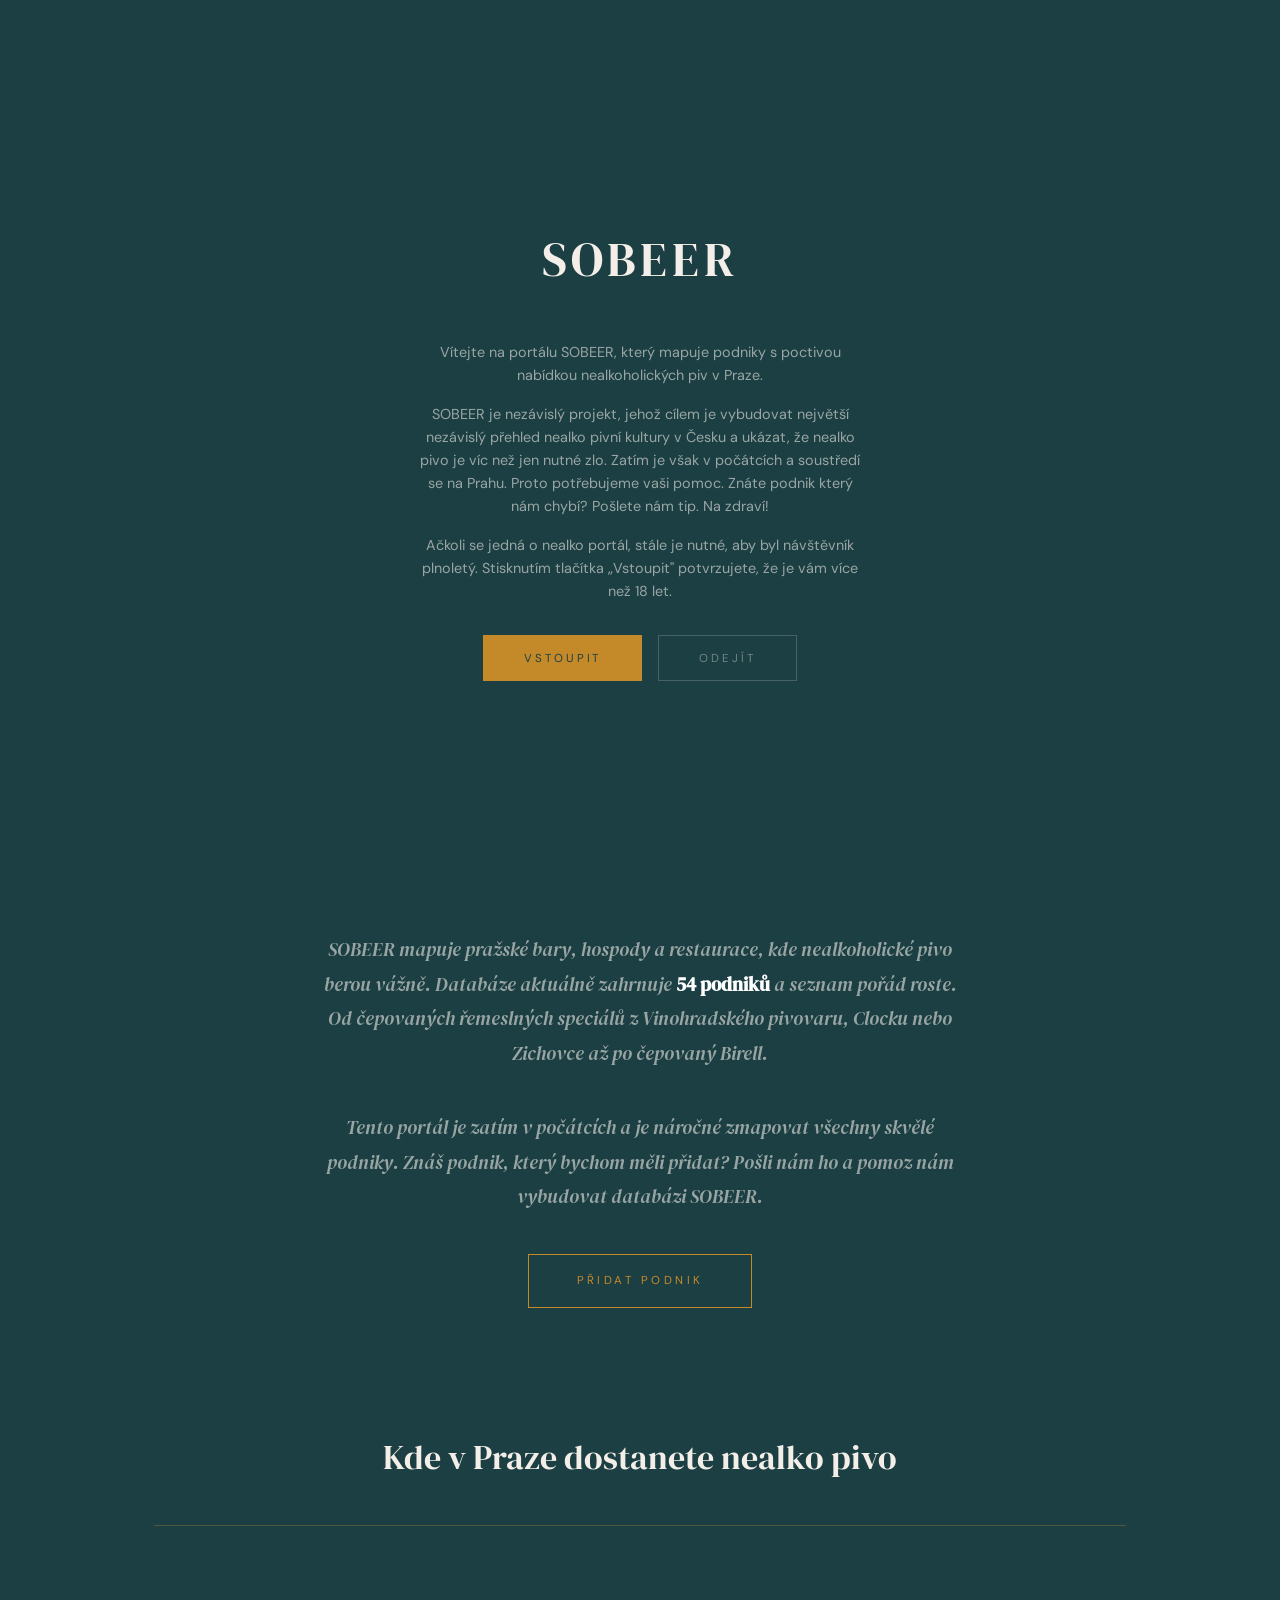
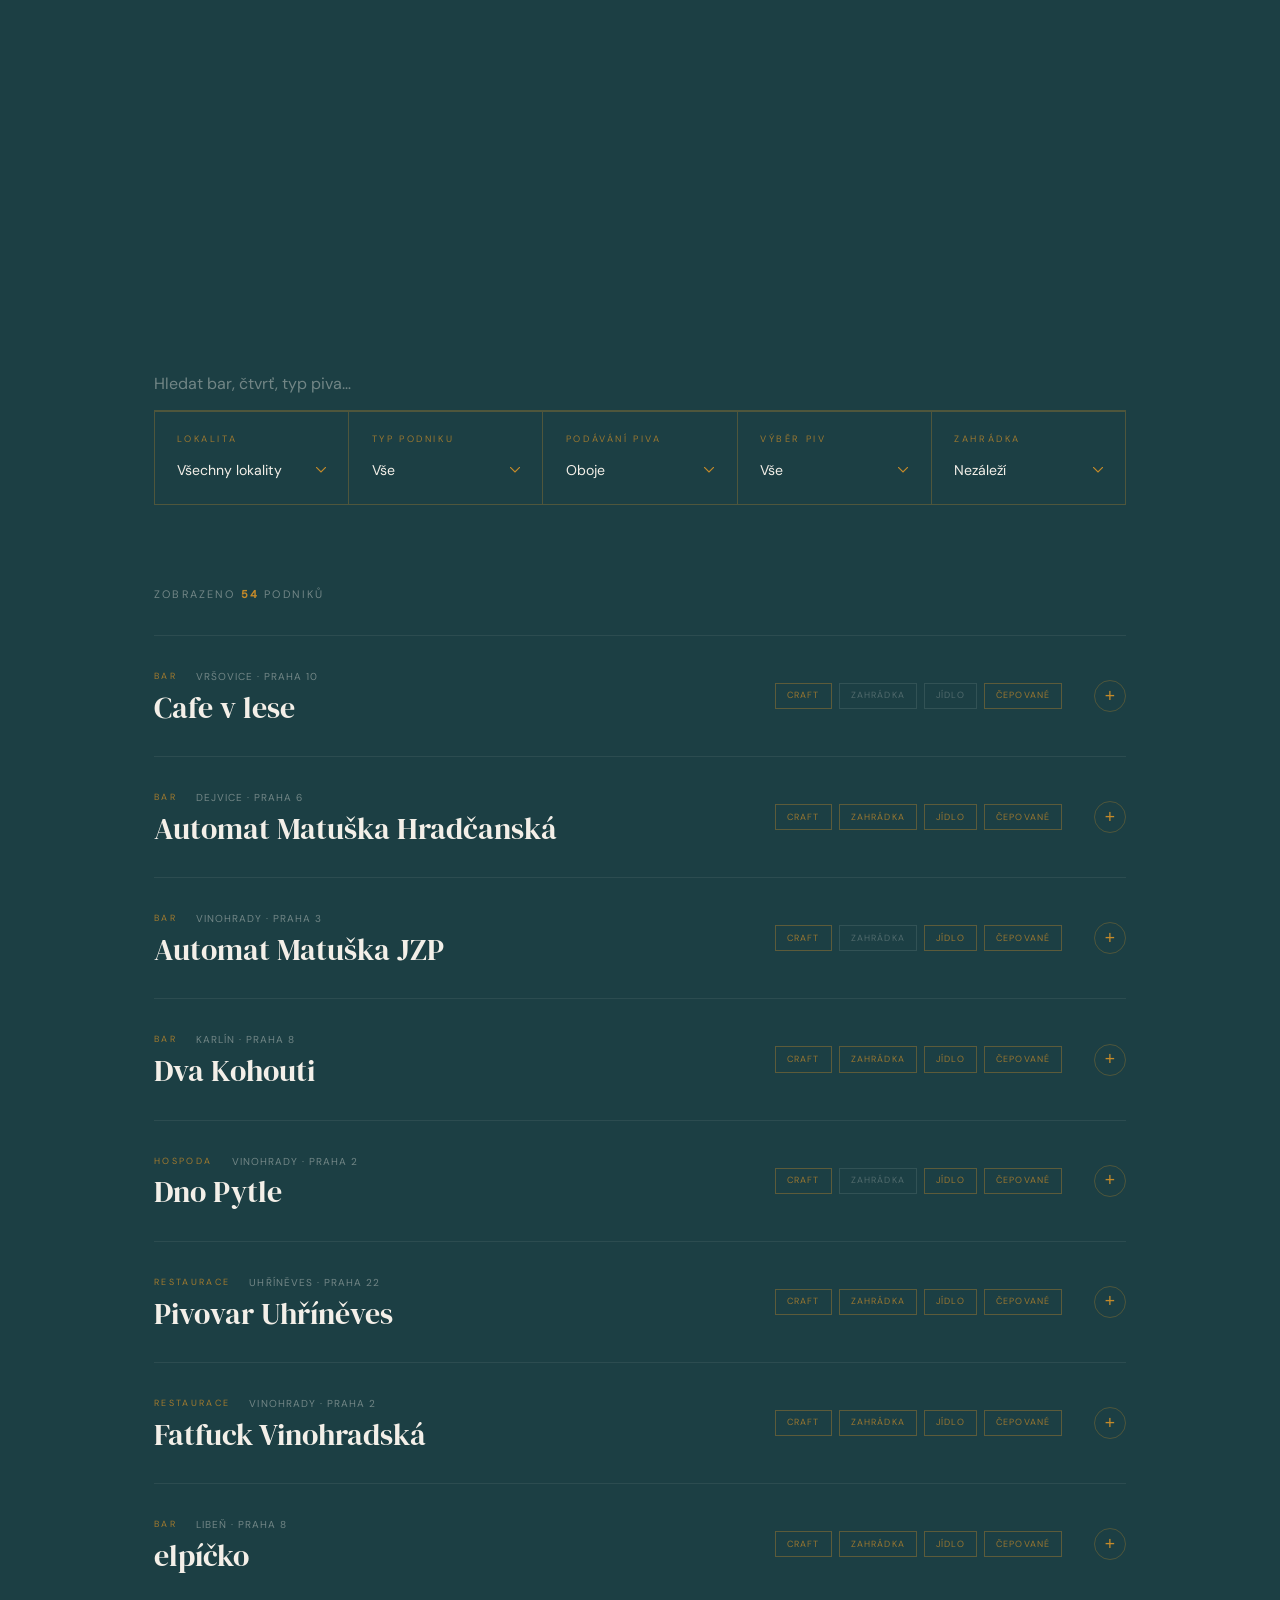
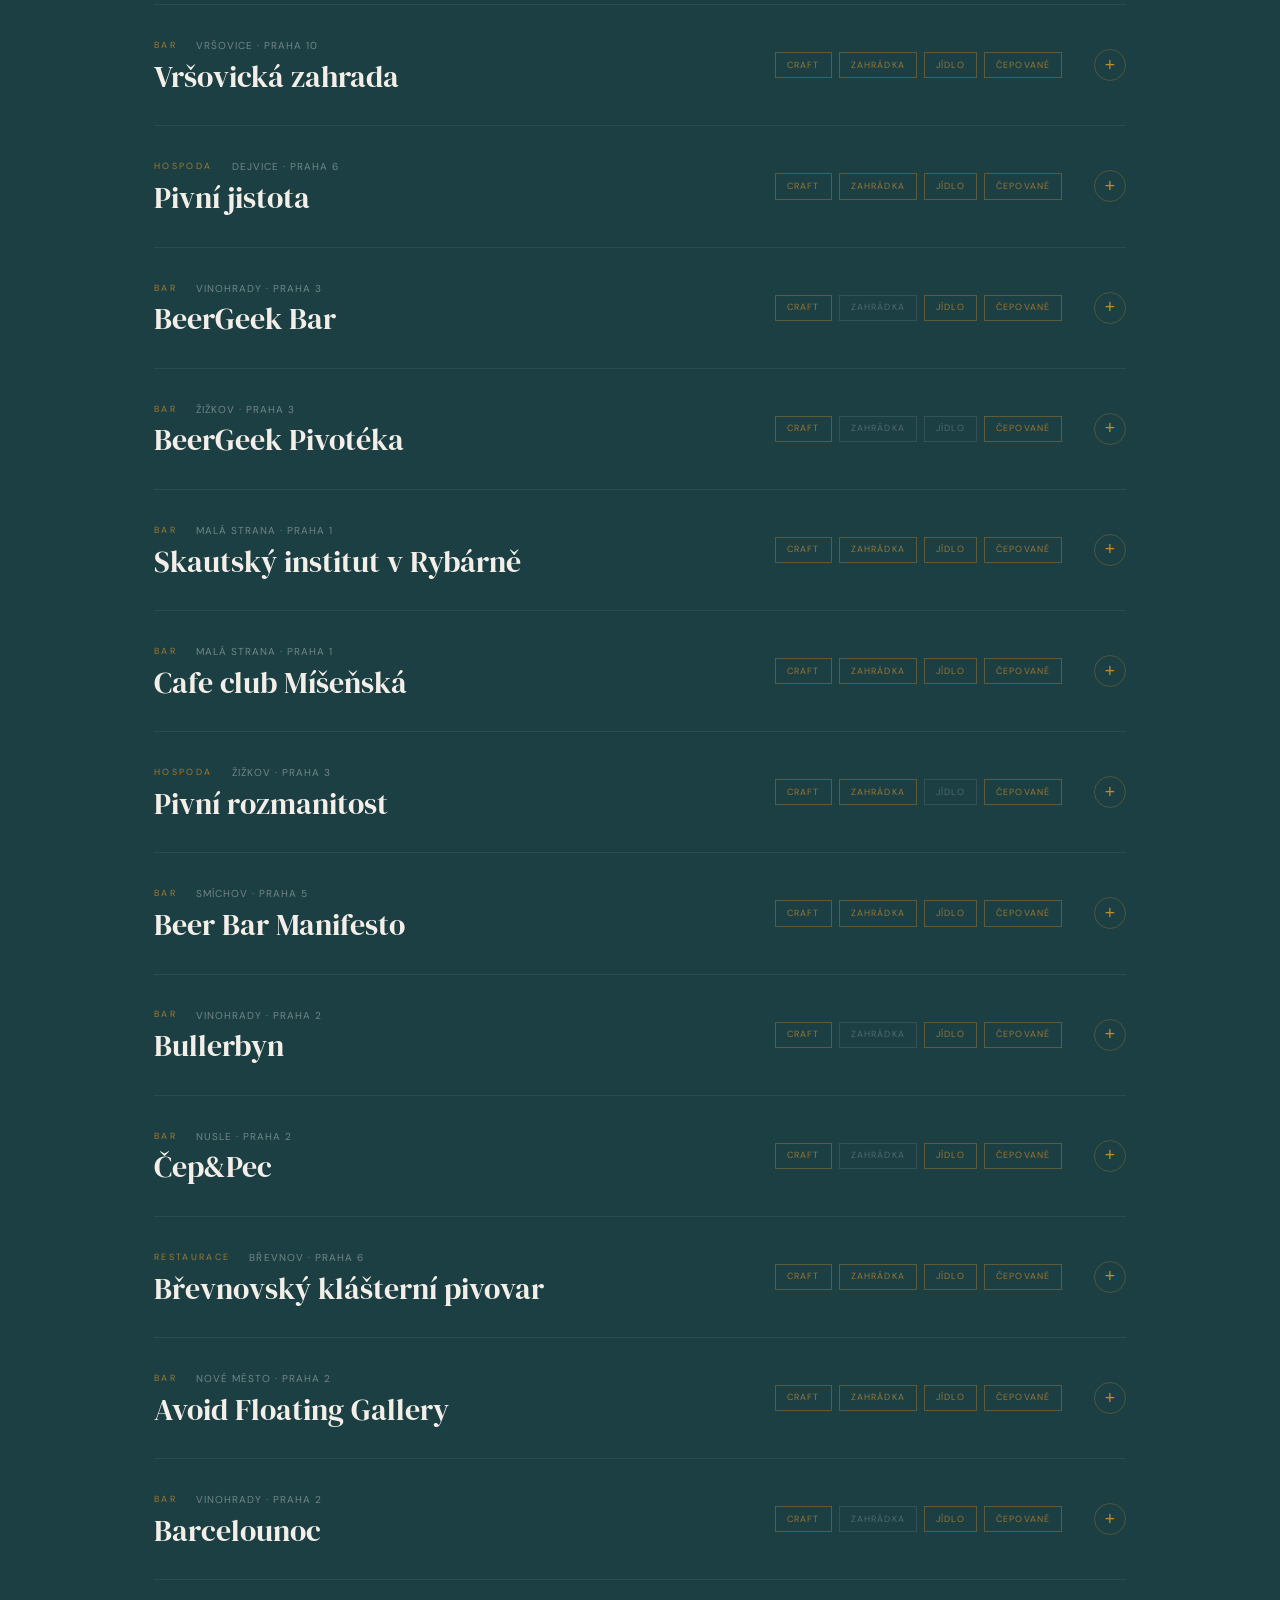
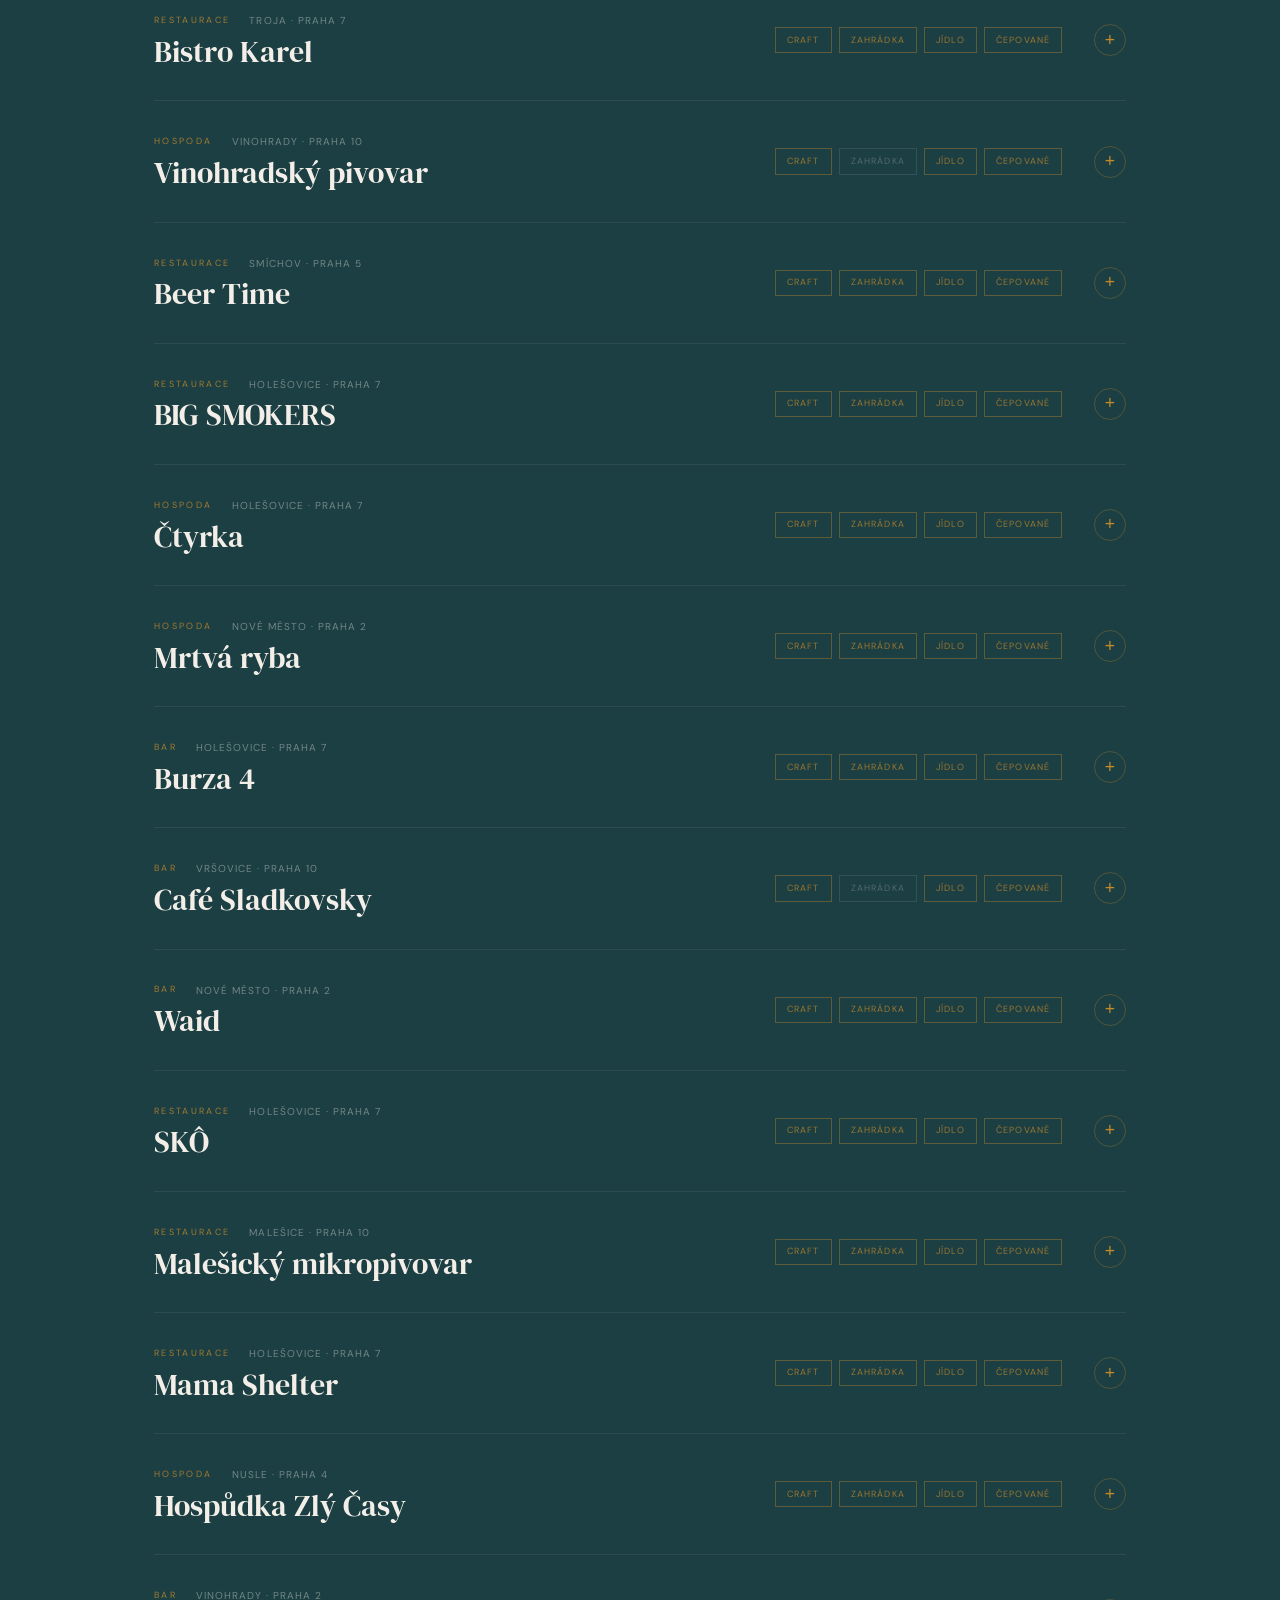
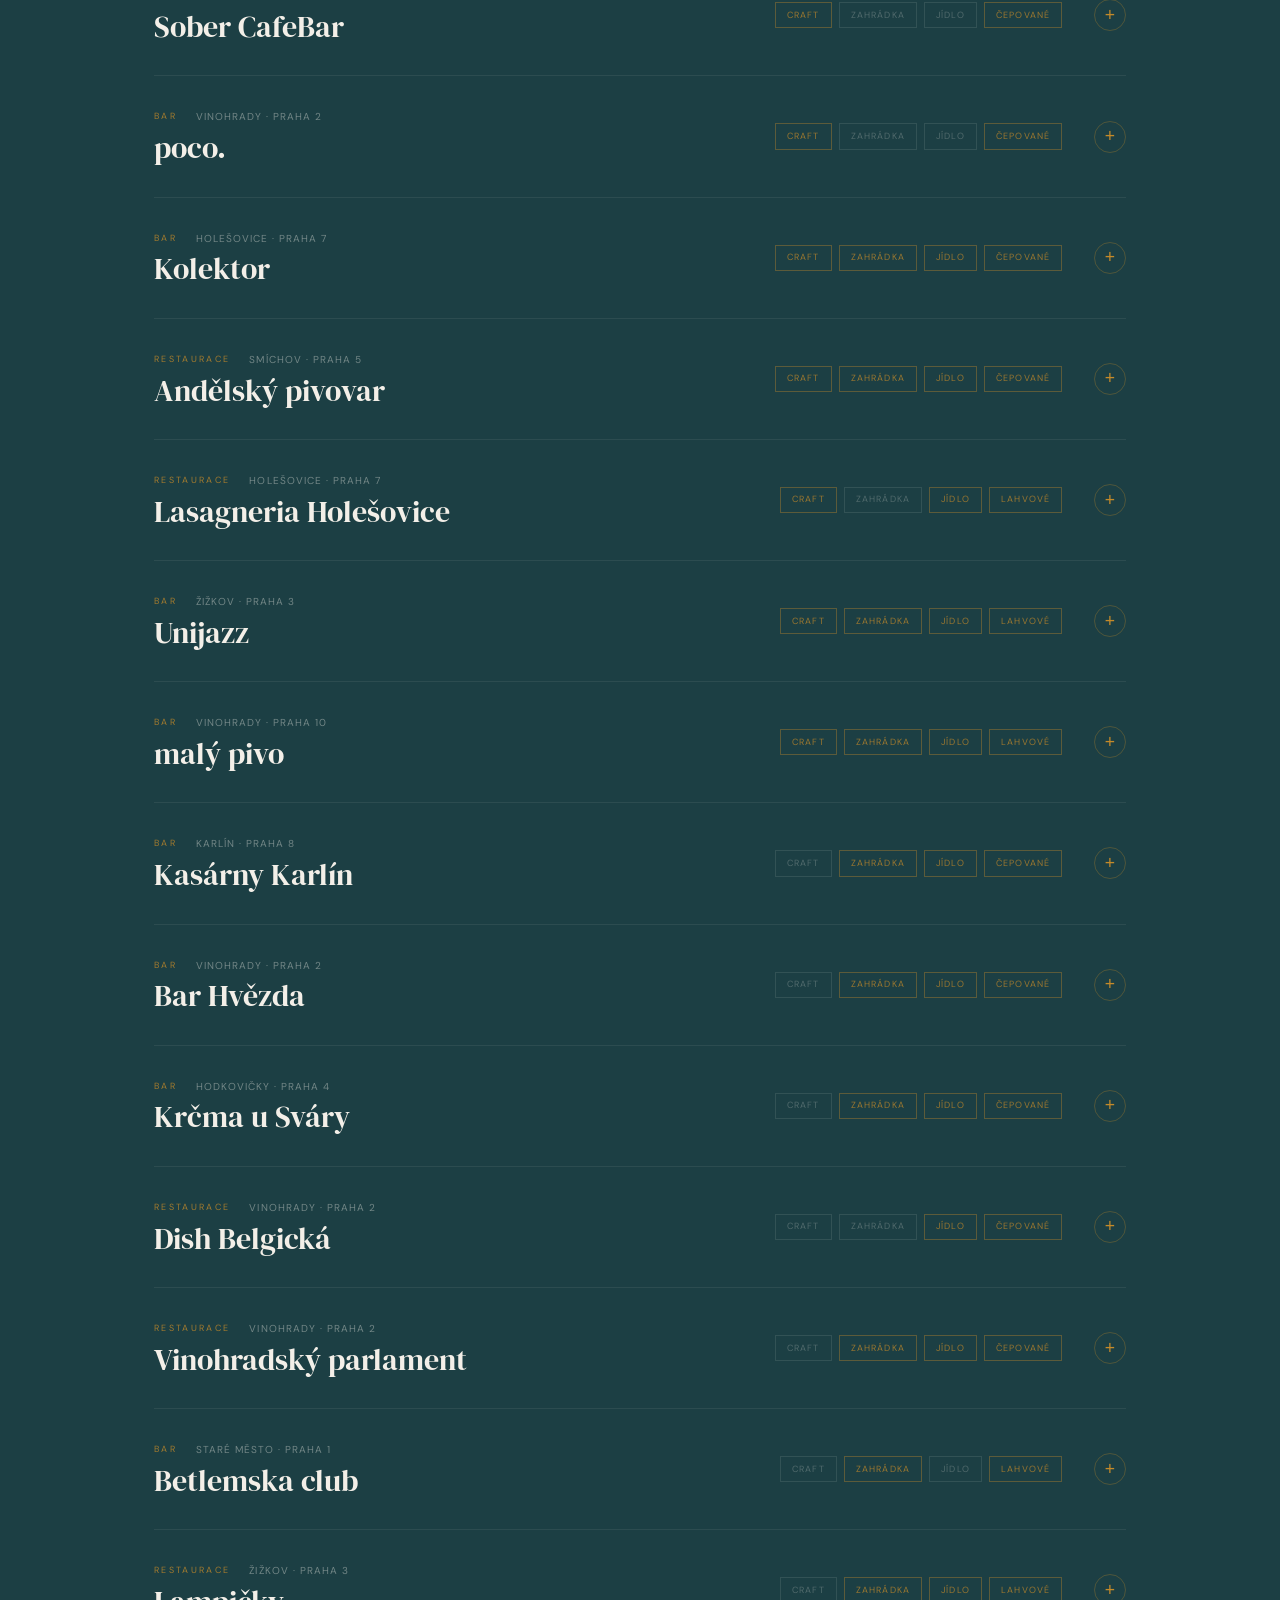
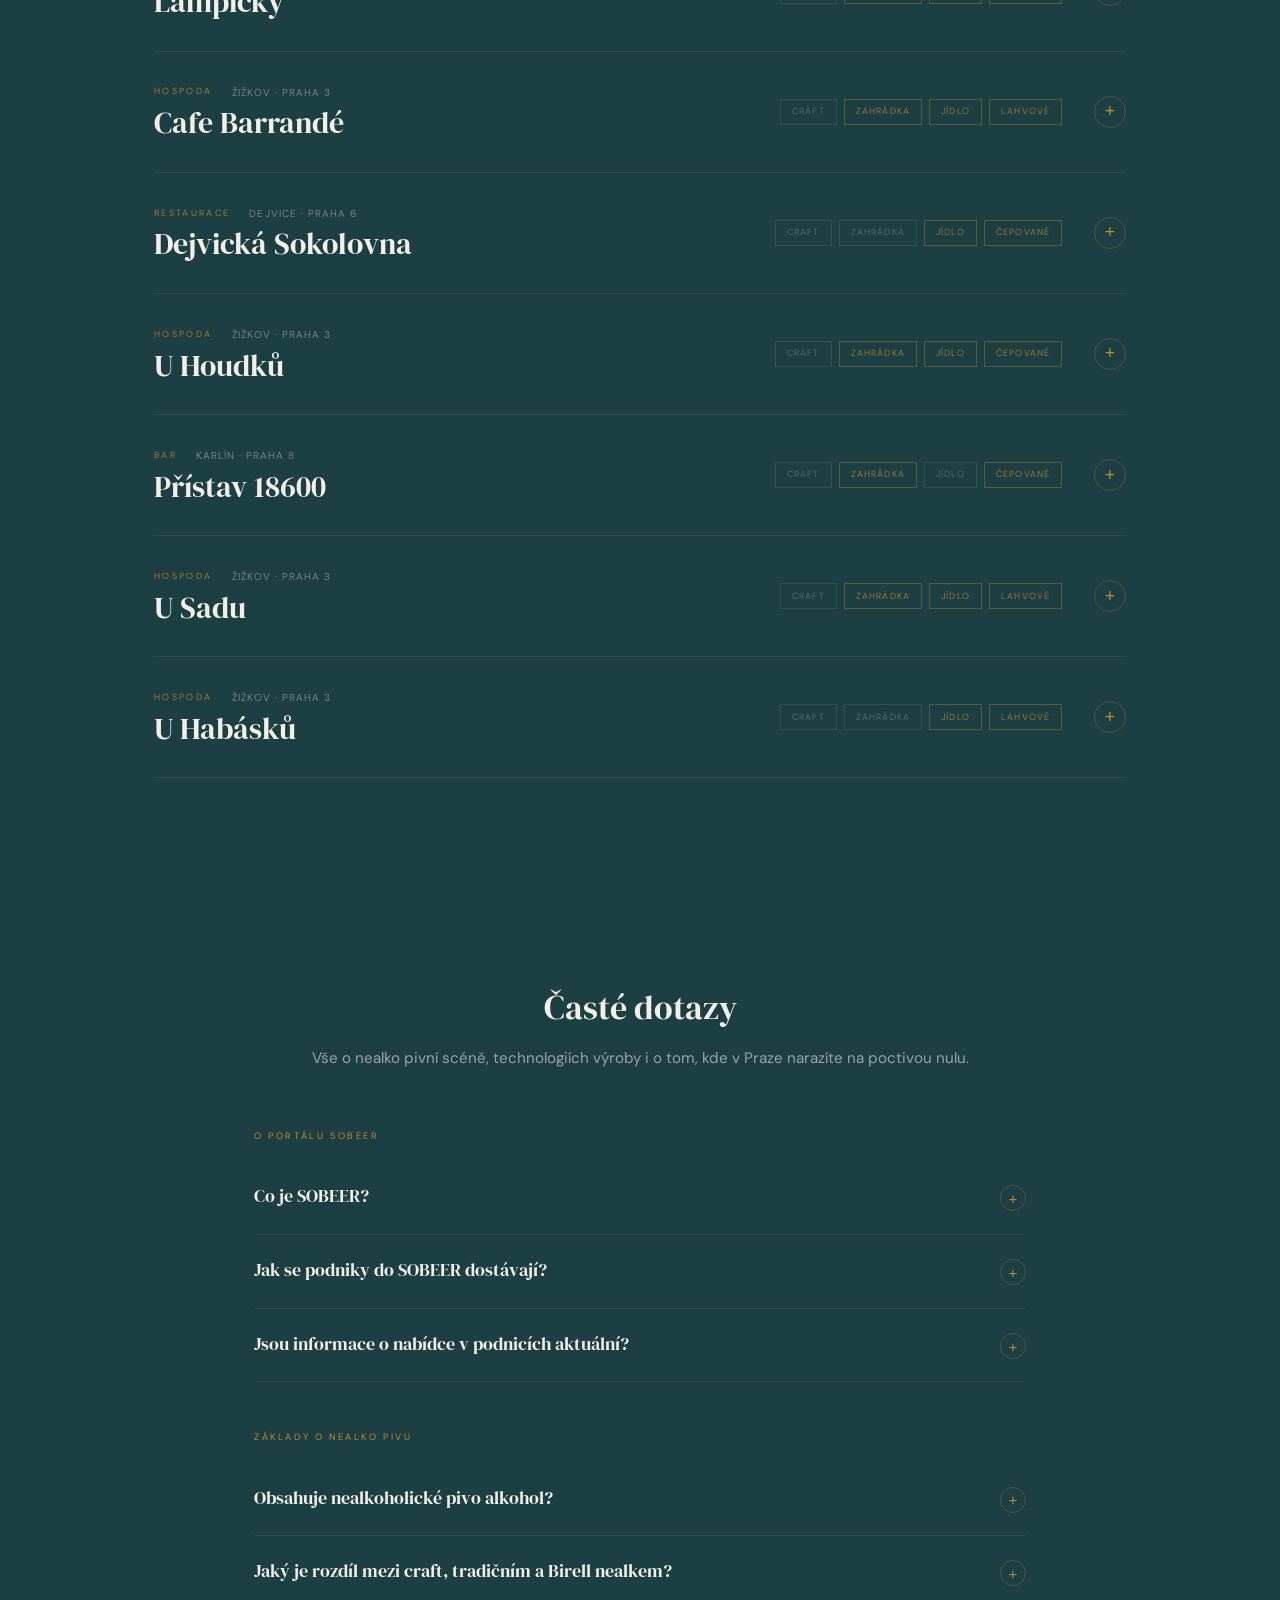
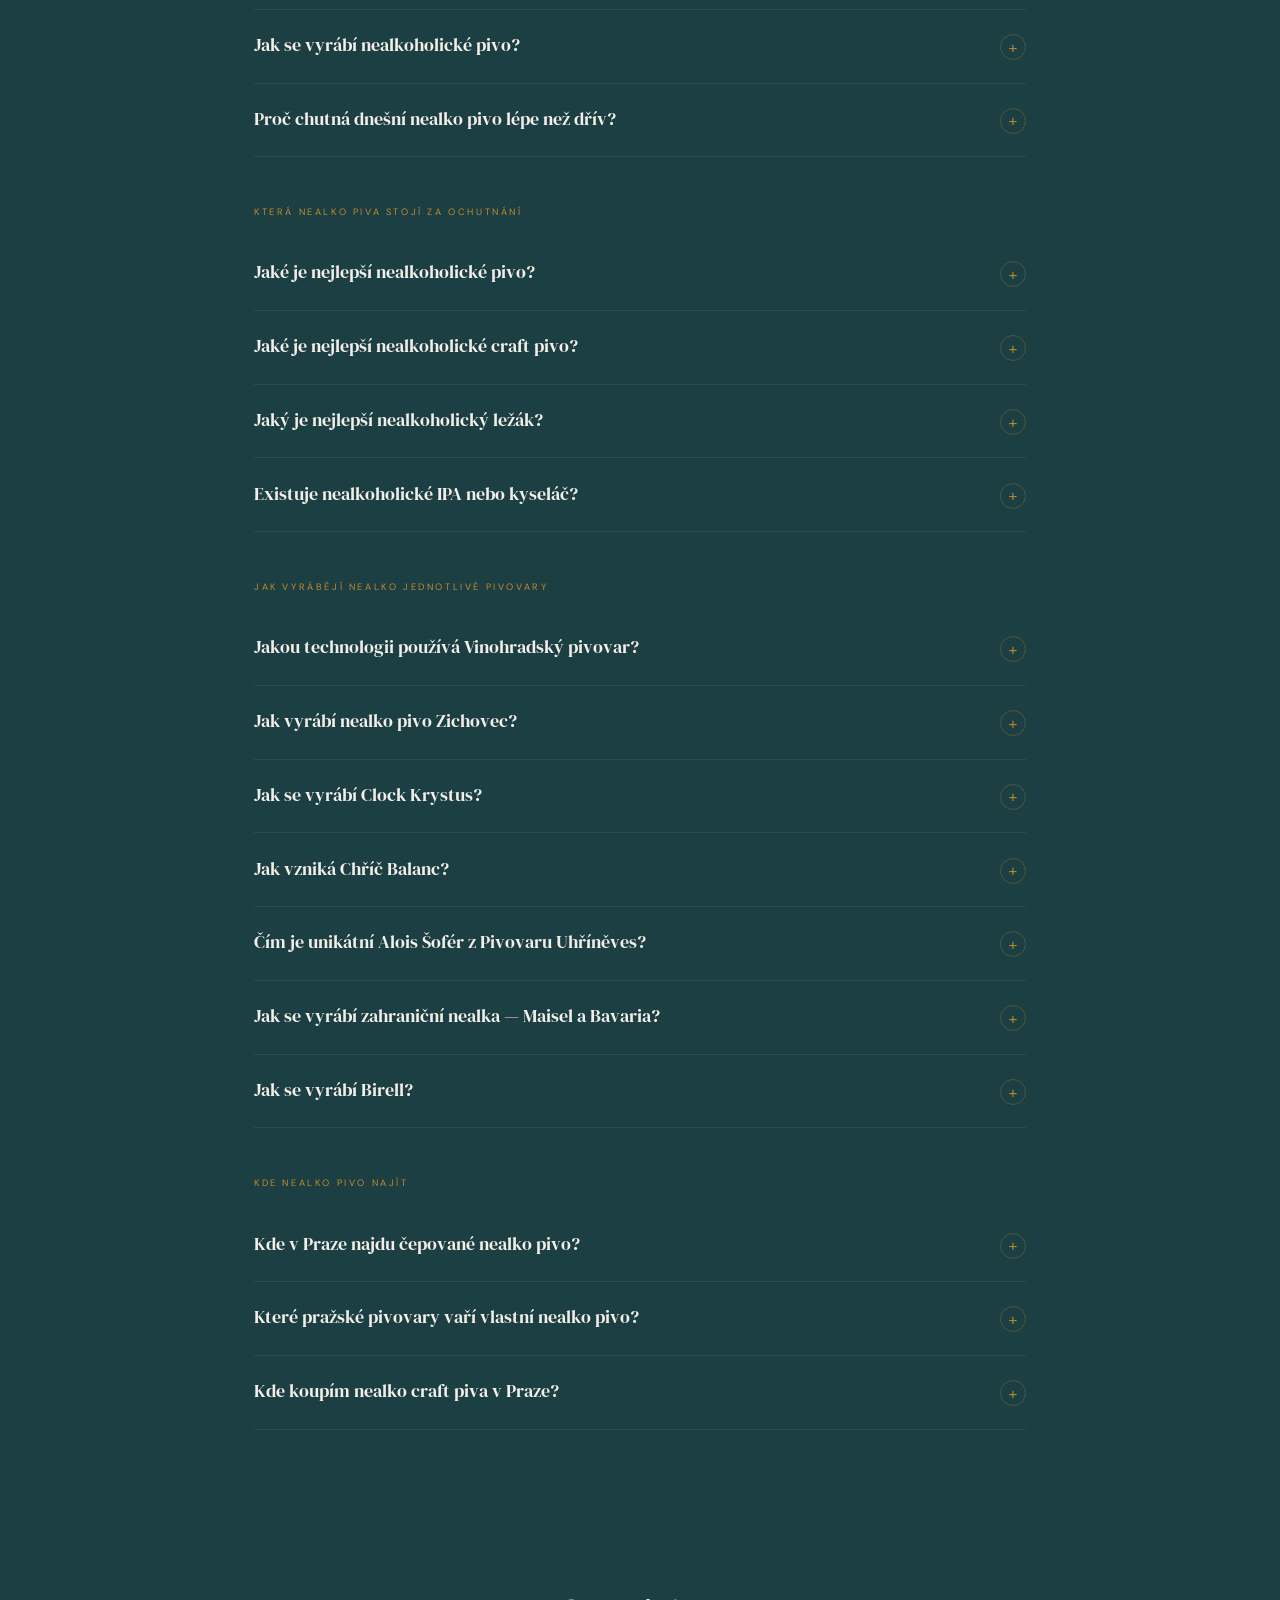
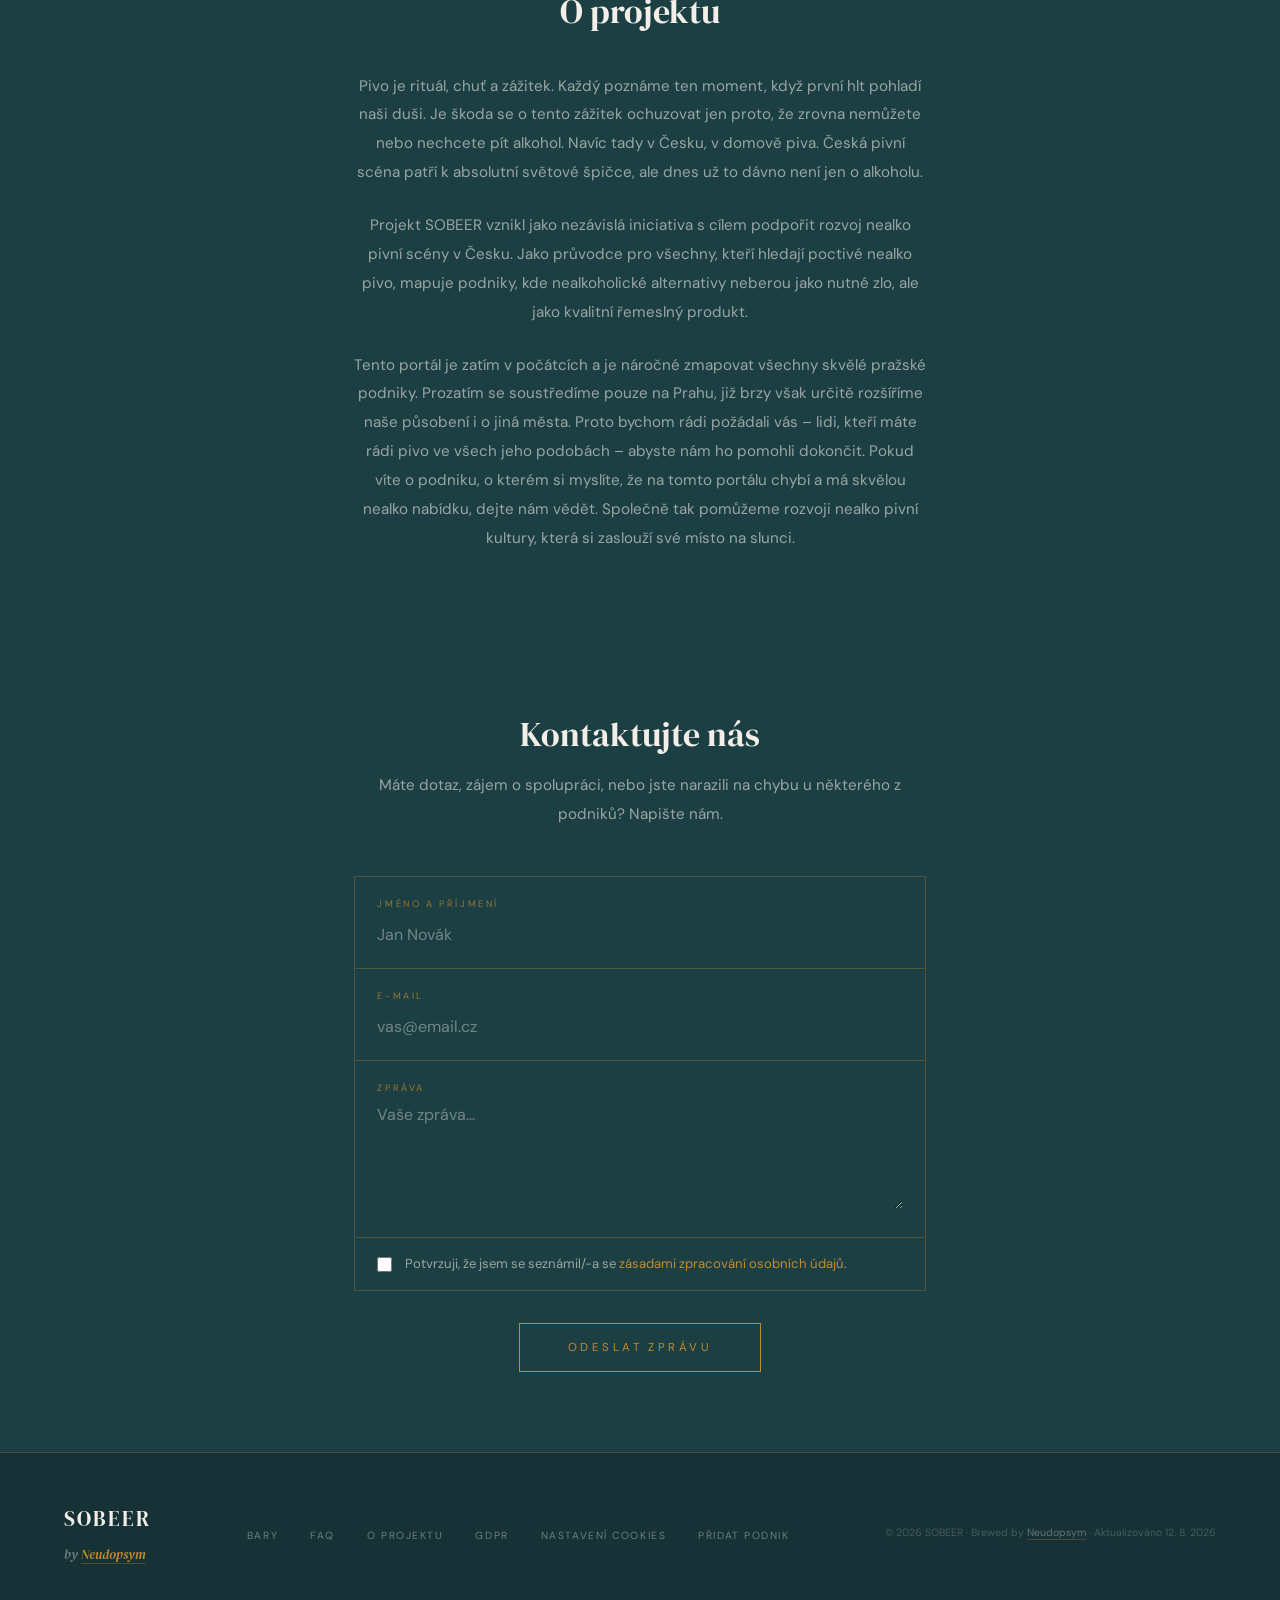
==== index.html @ 3b24a9ca "Revise consent form and privacy policy text Updated consent section and privacy policy details." ====
<!DOCTYPE html>
<html lang="cs">
<head>
<meta charset="UTF-8"/>
<meta name="viewport" content="width=device-width, initial-scale=1.0"/>
<title>SOBEER — Kam na čepované nealko pivo v Praze?</title>
<meta name="description" content="SOBEER | Kam na čepované nealko pivo v Praze? Pražský průvodce nealko pivní scénou a bary s nabídkou kvalitního nealko piva."/>
<meta name="author" content="SOBEER"/>
<meta name="robots" content="index, follow"/>
<link rel="canonical" href="https://sobeer.cz"/>
<meta property="og:type" content="website"/>
<meta property="og:url" content="https://sobeer.cz"/>
<meta property="og:title" content="SOBEER — Nealkoholické pivo v Praze"/>
<meta property="og:description" content="Kam na nealko pivo v Praze? Pražský průvodce nealko pivní scénou."/>
<meta property="og:locale" content="cs_CZ"/>
<meta property="og:site_name" content="SOBEER"/>
<link rel="icon" type="image/x-icon" href="favicon.ico"/>
<link rel="icon" type="image/png" sizes="32x32" href="favicon-32x32.png"/>
<link rel="icon" type="image/png" sizes="16x16" href="favicon-16x16.png"/>
<link rel="apple-touch-icon" sizes="180x180" href="apple-touch-icon.png"/>

<script type="application/ld+json">
{
  "@context": "https://schema.org",
  "@type": "Organization",
  "name": "SOBEER",
  "alternateName": "SOBEER — průvodce nealko pivní scénou",
  "url": "https://sobeer.cz",
  "logo": "https://sobeer.cz/android-chrome-512x512.png",
  "description": "Nezávislý průvodce nealko pivní scénou v Praze. Mapuje bary, hospody a restaurace, kde nealkoholické pivo berou jako kvalitní řemeslný produkt.",
  "email": "f.kubus7@gmail.com",
  "foundingDate": "2026",
  "areaServed": {"@type": "City", "name": "Praha", "addressCountry": "CZ"},
  "knowsAbout": ["nealkoholické pivo","craft nealko pivo","nealko pivo Praha","čepované nealkoholické pivo","pivní kultura"],
  "sameAs": ["https://neudopsym.cz"],
  "founder": {
    "@type": "Person",
    "name": "Filip Kubus",
    "alternateName": "Neudopsym",
    "url": "https://neudopsym.cz",
    "sameAs": [
      "https://neudopsym.cz",
      "https://www.instagram.com/neudopsym.photo/",
      "https://www.linkedin.com/in/filip-kubus/"
    ]
  }
}
</script>

<script type="application/ld+json">
{
  "@context": "https://schema.org",
  "@type": "FAQPage",
  "mainEntity": [
    {"@type":"Question","name":"Co je SOBEER?","acceptedAnswer":{"@type":"Answer","text":"SOBEER je nezávislý průvodce nealko pivní scénou v Praze. Mapuje podniky, kde nealkoholické pivo neberou jako nutné zlo, ale jako plnohodnotný řemeslný produkt. U každého podniku najdete adresu, otevírací dobu, konkrétní nealko piva rozdělená na čepovaná a lahvová, informaci o zahrádce a jídle. Portál je zdarma, bez reklamy a nezávislý na pivovarech."}},
    {"@type":"Question","name":"Jak se podniky do SOBEER dostávají?","acceptedAnswer":{"@type":"Answer","text":"Podniky do databáze nepřidáváme za peníze ani na objednávku. Kritérium je jediné — mají v nabídce nealkoholické pivo a berou ho vážně. Znáte podnik, který v přehledu chybí? Pošlete nám tip přes formulář Přidat podnik."}},
    {"@type":"Question","name":"Jsou informace o nabídce v podnicích aktuální?","acceptedAnswer":{"@type":"Answer","text":"Údaje ověřujeme a průběžně aktualizujeme, ale nabídka piv se v podnicích mění, hlavně tam, kde na čepu rotují sezónní speciály. Informace mají proto informativní charakter. Pokud jedete za konkrétním pivem, doporučujeme dostupnost ověřit přímo v podniku."}},
    {"@type":"Question","name":"Obsahuje nealkoholické pivo alkohol?","acceptedAnswer":{"@type":"Answer","text":"Ano, ale ve stopovém množství. Podle české legislativy smí být pivo označeno jako nealkoholické, pokud obsahuje maximálně 0,5 % objemových alkoholu. Většina českých nealko piv se pohybuje mezi 0,3 a 0,5 %. Existují i piva s deklarovanými 0,0 %, typicky zahraniční značky jako Bavaria. Srovnatelné množství alkoholu přitom obsahuje kefír, zralý banán nebo kvasnicový chléb."}},
    {"@type":"Question","name":"Jaký je rozdíl mezi craft, tradičním a Birell nealkem?","acceptedAnswer":{"@type":"Answer","text":"Craft jsou řemeslná nealko piva z malých a nezávislých pivovarů, například Vinohradský pivovar, Zichovec, Clock, Chříč, Sibeeria nebo Pivovar Uhříněves. Tradiční jsou kvalitní nealko piva zavedených či zahraničních pivovarů, která drží klasický pivní profil, například Bakalář, Bernard, Maisel, Budvar, Krušovice nebo Lobkowicz. Scéna je ale mnohem širší. Birell vedeme jako samostatnou kategorii, protože jde o průkopníka českého nealka z roku 1992 a dodnes nejrozšířenější nealko pivo v Česku."}},
    {"@type":"Question","name":"Jak se vyrábí nealkoholické pivo?","acceptedAnswer":{"@type":"Answer","text":"Existují dvě základní cesty. První je řízené kvašení, kdy se do mladiny nasadí speciální kmen kvasinek, který umí zpracovat jen jednoduché cukry, ale nedokáže strávit maltózu ze sladu. Kvašení se přirozeně zastaví dřív, než vznikne měřitelné množství alkoholu. Druhou cestou je odstranění alkoholu z hotového piva, buď mechanicky přes membránu (reverzní osmóza), nebo odpařením ve vakuu za nízké teploty. Většina piv z řízeného kvašení se musí pasterovat, protože v pivu zůstává hodně nezkvašeného cukru."}},
    {"@type":"Question","name":"Proč chutná dnešní nealko pivo lépe než dřív?","acceptedAnswer":{"@type":"Answer","text":"Starší metody kvašení násilně přerušovaly, v pivu proto zůstala sladká mladinová pachuť. Odpařování alkoholu za tepla zase pivo poškodilo tepelným šokem. Dnešní technologie tyto problémy obchází: speciální kvasinky nechají pivo kvasit celou standardní dobu, membránová filtrace a vakuová destilace pracují za studena. Sládci navíc chybějící alkohol kompenzují masivním studeným chmelením a úpravou receptury."}},
    {"@type":"Question","name":"Jaké je nejlepší nealkoholické pivo?","acceptedAnswer":{"@type":"Answer","text":"Nejlepší nealko pivo neexistuje, chuť je subjektivní a záleží na tom, co od piva čekáte. Mezi pivy, která mají mezi pivaři dlouhodobě nejlepší pověst, patří Vinohradská 12 Nealko a Vinohradská Hazy Galaxy IPA z Vinohradského pivovaru, Clock Krystus z Potštejna, Chříč Balanc, řada Drink od Zichovce, Good News od Sibeerie nebo Alois Šofér z Pivovaru Uhříněves."}},
    {"@type":"Question","name":"Jaké je nejlepší nealkoholické craft pivo?","acceptedAnswer":{"@type":"Answer","text":"Výběr je široký a pořád se rozrůstá. V řemeslné nealko kategorii se dlouhodobě mluví například o Vinohradském pivovaru (Vinohradská 12 Nealko, Hazy Galaxy IPA), pivovaru Clock (Krystus, Leviticus DH, Lazarus, Nana), Zichovci (řada Drink), Sibeerii (Good News NEIPA, Gose, Czech Pilsner) a Chříči (Balanc). Který z nich je nejlepší, je věc osobní preference, liší se stylem i technologií výroby."}},
    {"@type":"Question","name":"Jaký je nejlepší nealkoholický ležák?","acceptedAnswer":{"@type":"Answer","text":"Pokud hledáte klasický český profil, je z řemeslné scény nejblíž tradiční dvanáctce Vinohradská 12 Nealko, chmelená Žateckým poloraným červeňákem a Sládkem. Zajímavou alternativou je Clock Leviticus DH a Sibeeria Good News Czech Pilsner. Zvláštní pozici má Alois Šofér z Pivovaru Uhříněves, jedno z mála nealko piv, které se nefiltruje ani nepasteruje. Z tradičních značek jsou oblíbené například Bernard, Bakalář nebo Budvar."}},
    {"@type":"Question","name":"Existuje nealkoholické IPA nebo kyseláč?","acceptedAnswer":{"@type":"Answer","text":"Ano, a patří dnes k tomu nejzajímavějšímu, co nealko scéna nabízí. Nealko IPA — například Clock Krystus, Chříč Balanc, Zichovec Drink and Drive, Sibeeria Good News NEIPA, Vinohradská Hazy Galaxy nebo Maisel Urban IPA Alkoholfrei. Nealko kyseláče — například Clock Lazarus a Nana, Zichovec Drink and Swim a Drink and Razz nebo Sibeeria Gose s červeným pomerančem a rozmarýnem. Pšeničná — například Maisel's Weisse Alkoholfrei, Paulaner Weissbier 0,0 % nebo Bavaria 0.0 % Wit."}},
    {"@type":"Question","name":"Jakou technologii používá Vinohradský pivovar?","acceptedAnswer":{"@type":"Answer","text":"Vinohradský pivovar jde jako jediný z českých řemeslných pivovarů cestou membránové filtrace, tedy reverzní osmózy. Nejdřív se uvaří standardní pivo, které kompletně prokvasí a dozraje. Hotové pivo se pak pod tlakem žene podél polopropustné membrány, jejíž póry propustí jen vodu a alkohol. Chmelové oleje, bílkoviny a aromatické látky zůstávají zachyceny jako pivní koncentrát, do kterého se pak vrací místní podzemní voda z Kárané."}},
    {"@type":"Question","name":"Jak vyrábí nealko pivo Zichovec?","acceptedAnswer":{"@type":"Answer","text":"Rodinný pivovar Zichovec sází na řízené kvašení se speciálními kvasinkami. Kmen kvasinek prokvasí mladinu jen velmi málo a hladina alkoholu přirozeně zůstane pod 0,5 %. Protože v pivu zůstane většina cukrů netknutá, musí Zichovec hotové plechovky pasterovat. Nealko piva Zichovce poznáte podle názvů začínajících slovem Drink: Drink and Drive, Drink and Shine, Drink and Swim, Drink and Razz, Drink and Grill, Drink and Be Real."}},
    {"@type":"Question","name":"Jak se vyrábí Clock Krystus?","acceptedAnswer":{"@type":"Answer","text":"Pivovar Clock z Potštejna používá řízené kvašení. Kvasinky zpracují jen jednoduché cukry, maltózu ze sladu nechají být, a kvašení se samo zastaví pod zákonnou hranicí. Chybějící alkohol Clock nahrazuje masivním studeným chmelením: Krystus je nefiltrovaná nealko IPA chmelená odrůdami Mosaic a Talus, které dodávají tóny tropického ovoce, broskví a citrusů. Každá várka prochází závěrečnou pasterizací."}},
    {"@type":"Question","name":"Jak vzniká Chříč Balanc?","acceptedAnswer":{"@type":"Answer","text":"Pivovar Chříč z Křivoklátska vyrábí Balanc řízeným kvašením se speciálními kvasinkami. Kvasinky zkonzumují jen jednoduché cukry a přirozeně přestanou pracovat. V pivu zůstane hodně nezkvašeného sladového cukru, díky čemuž má Balanc plné tělo. Hotové pivo se pasteruje. Balanc je světlá svrchně kvašená nealko IPA s výraznou kořeněnou hořkostí a aroma tropického ovoce."}},
    {"@type":"Question","name":"Čím je unikátní Alois Šofér z Pivovaru Uhříněves?","acceptedAnswer":{"@type":"Answer","text":"Šofér je jedno z mála nealkoholických piv na trhu, které neprochází filtrací ani pasterizací. Stáčí se živé, zůstává lehce kalné a drží si plnou hořkou chuť blízkou klasické desítce. Pivovar používá řízené kvašení se speciálním kmenem kvasinek, ale zbytek postupu je tradiční: plzeňský humnový slad a Žatecký poloraný červeňák, kterým se pivo zároveň chmelí za studena přímo v ležáckém tanku."}},
    {"@type":"Question","name":"Jak se vyrábí zahraniční nealka — Maisel a Bavaria?","acceptedAnswer":{"@type":"Answer","text":"Oba pivovary používají vakuovou destilaci. Za běžného tlaku se alkohol odpařuje při 78 °C, ve vakuu klesne bod varu zhruba na 35 až 40 °C, takže pivo neprojde tepelným šokem. Maisel k tomu dealkoholizovanou várku míchá s druhou mladinou, u které bylo kvašení cíleně zastaveno hned zkraje. Bavaria cílí na absolutních 0,0 % alkoholu, u sladových nápojů používá vlastní patentovaný bioreaktor s imobilizovanými kvasinkami."}},
    {"@type":"Question","name":"Jak se vyrábí Birell?","acceptedAnswer":{"@type":"Answer","text":"Birell se vaří v pivovaru Radegast a jde o průkopníka celé kategorie, na český trh přišel už v roce 1992. Používá řízené kvašení: kvasinky produkují minimum alkoholu, ale vytvoří stejné chuťové a vonné látky jako při kvašení klasického ležáku. Kvašení běží celou standardní dobu 21 dnů, nic se násilně nepřerušuje. Vaří se z plzeňského a karamelového sladu a českých chmelů, před stáčením se pivo pasteruje."}},
    {"@type":"Question","name":"Kde v Praze najdu čepované nealko pivo?","acceptedAnswer":{"@type":"Answer","text":"Čepované nealko už dávno není vzácnost. V přehledu SOBEER stačí ve filtru Podávání piva zvolit Čepované, případně přidat filtr Craft, pokud chcete jen řemeslné pivovary. Nejsilnější zastoupení mají Vinohrady, Žižkov, Karlín, Holešovice a Dejvice."}},
    {"@type":"Question","name":"Které pražské pivovary vaří vlastní nealko pivo?","acceptedAnswer":{"@type":"Answer","text":"Vinohradský pivovar vaří Vinohradskou 12 Nealko a Hazy Galaxy IPA, vyráběné membránovou filtrací v Káraném. Pivovar Uhříněves vaří Aloise Šoféra, nefiltrovaný a nepasterovaný ležák. Sibeeria z Vysočan má řadu Good News a chmelové vody Hop Water. Z okolí Prahy stojí za pozornost Zichovec ze Slánska, Chříč z Křivoklátska a Clock z Potštejna."}},
    {"@type":"Question","name":"Kde koupím nealko craft piva v Praze?","acceptedAnswer":{"@type":"Answer","text":"Nejlepší výběr lahvových a plechovkových nealko speciálů mají pivotéky. V přehledu SOBEER zvolte ve filtru Podávání piva Lahvové a Výběr piv Craft. Nabídka se v pivotékách rychle mění, takže konkrétní pivo je vždycky lepší si ověřit předem."}}
  ]
}
</script>

<style>
@font-face{font-family:'DM Serif Display';src:url('fonts/DMSerifDisplay-Regular.woff2') format('woff2');font-weight:400;font-style:normal;font-display:swap}
@font-face{font-family:'DM Serif Display';src:url('fonts/DMSerifDisplay-Italic.woff2') format('woff2');font-weight:400;font-style:italic;font-display:swap}
@font-face{font-family:'DM Sans';src:url('fonts/DMSans-Light.woff2') format('woff2');font-weight:300;font-style:normal;font-display:swap}
@font-face{font-family:'DM Sans';src:url('fonts/DMSans-Regular.woff2') format('woff2');font-weight:400;font-style:normal;font-display:swap}
@font-face{font-family:'DM Sans';src:url('fonts/DMSans-Medium.woff2') format('woff2');font-weight:500;font-style:normal;font-display:swap}
:root{--bg:#1C3F44;--cream:#F3EFE8;--amber:#C48A2A;--amber-dim:rgba(196,138,42,0.3);--cream-dim:rgba(243,239,232,0.4);--cream-muted:rgba(243,239,232,0.58)}
*,*::before,*::after{box-sizing:border-box;margin:0;padding:0}
html{scroll-behavior:smooth}
body{background:var(--bg);color:var(--cream);font-family:'DM Sans',sans-serif;font-weight:400;font-size:17px;line-height:1.7;overflow-x:hidden}
#age-gate{position:fixed;inset:0;z-index:9999;background:var(--bg);display:flex;align-items:center;justify-content:center;padding:2rem}
#age-gate.hidden{display:none}
.age-gate-box{text-align:center;max-width:440px}
.age-gate-logo img{height:60px;display:block;margin:0 auto 2.5rem}
.age-gate-logo-text{font-family:'DM Serif Display',serif;font-size:3rem;letter-spacing:0.1em;color:var(--cream);margin-bottom:2.5rem}
.age-gate-box h2{font-family:'DM Serif Display',serif;font-size:clamp(1.3rem,3vw,1.7rem);font-weight:400;color:var(--cream);margin-bottom:2.5rem;line-height:1.3}
.age-gate-btns{display:flex;gap:1rem;justify-content:center;flex-wrap:wrap}
.age-btn-yes{padding:0.9rem 2.5rem;border:1px solid var(--amber);background:var(--amber);color:var(--bg);font-size:0.72rem;letter-spacing:0.25em;text-transform:uppercase;font-family:'DM Sans',sans-serif;cursor:pointer;transition:all 0.3s}
.age-btn-yes:hover{background:transparent;color:var(--amber)}
.age-btn-no{padding:0.9rem 2.5rem;border:1px solid rgba(243,239,232,0.2);background:transparent;color:var(--cream-dim);font-size:0.72rem;letter-spacing:0.25em;text-transform:uppercase;font-family:'DM Sans',sans-serif;cursor:pointer;transition:all 0.3s}
.age-btn-no:hover{border-color:var(--cream-dim);color:var(--cream)}
.age-gate-denied{display:none;margin-top:2rem;font-size:0.82rem;color:var(--cream-muted);font-family:'DM Sans',sans-serif;line-height:1.6}
.map-placeholder{display:flex;align-items:center;justify-content:center;background:rgba(0,0,0,0.2);border:1px solid var(--amber-dim);flex-direction:column;gap:1rem;min-height:220px;height:100%;position:relative;z-index:2}
.map-placeholder p{font-size:1.1rem;color:var(--cream-dim);font-family:'DM Sans',sans-serif;text-align:center;padding:0 1rem}
.map-placeholder button{padding:0.5rem 1.4rem;border:1px solid var(--amber-dim);background:transparent;color:var(--amber);font-size:0.65rem;letter-spacing:0.2em;text-transform:uppercase;font-family:'DM Sans',sans-serif;cursor:pointer;transition:all 0.3s}
.map-placeholder button:hover{background:var(--amber);color:var(--bg)}
nav{position:fixed;top:0;left:0;right:0;z-index:1000;display:flex;align-items:center;justify-content:space-between;padding:2rem 4rem;background:var(--bg);border-bottom:1px solid var(--amber-dim);transition:padding 0.4s}
.nav-logo img{height:38px;display:block}
.nav-logo-text{font-family:'DM Serif Display',serif;font-size:1.4rem;letter-spacing:0.1em;color:var(--cream);text-decoration:none}
nav ul{list-style:none;display:flex;gap:2rem}
nav ul a{text-decoration:none;font-size:0.7rem;letter-spacing:0.18em;text-transform:uppercase;color:var(--cream-dim);transition:color 0.3s;font-family:'DM Sans',sans-serif}
nav ul a:hover{color:var(--amber)}
.hamburger{display:none;flex-direction:column;justify-content:center;gap:5px;cursor:pointer;padding:6px;background:transparent;border:none;z-index:300;position:relative}
.hamburger span{display:block;width:22px;height:2px;background:var(--cream);transition:all 0.3s;transform-origin:center}
.hamburger.open span:nth-child(1){transform:translateY(7px) rotate(45deg)}
.hamburger.open span:nth-child(2){opacity:0;transform:scaleX(0)}
.hamburger.open span:nth-child(3){transform:translateY(-7px) rotate(-45deg)}
#mobile-menu{display:none;position:fixed;top:60px;right:1.5rem;z-index:1001;background:rgba(14,32,36,0.98);border:1px solid var(--amber-dim);min-width:180px;box-shadow:0 8px 32px rgba(0,0,0,0.5)}
#mobile-menu.open{display:block}
#mobile-menu ul{list-style:none}
#mobile-menu ul li a{display:block;padding:0.9rem 1.4rem;text-decoration:none;font-size:0.68rem;letter-spacing:0.2em;text-transform:uppercase;color:var(--cream-dim);font-family:'DM Sans',sans-serif;border-bottom:1px solid rgba(196,138,42,0.08);transition:color 0.2s,background 0.2s}
#mobile-menu ul li:last-child a{border-bottom:none}
#mobile-menu ul li a:hover{color:var(--amber);background:rgba(196,138,42,0.05)}
.hero{min-height:100vh;display:flex;flex-direction:column;align-items:center;justify-content:center;text-align:center;padding:12rem 4rem 8rem}
.hero-logo-text{font-family:'DM Serif Display',serif;font-size:clamp(4rem,12vw,9rem);letter-spacing:0.06em;color:var(--cream);line-height:1;opacity:0;animation:appear 0.9s 0.2s forwards}
.hero-claim{margin-top:3rem;font-family:'DM Serif Display',serif;font-style:italic;font-size:clamp(1rem,2vw,1.3rem);color:var(--cream-muted);line-height:1.4;opacity:0;animation:appear 0.9s 0.55s forwards}
.hero-claim+.hero-claim{margin-top:0.6rem;animation-delay:0.7s}
.hero-line{width:36px;height:1px;background:var(--amber);margin:4rem auto 0;opacity:0;animation:appear 0.9s 0.9s forwards}
@keyframes appear{from{opacity:0;transform:translateY(14px)}to{opacity:1;transform:translateY(0)}}
#bary{padding:6rem 4rem 8rem;max-width:1100px;margin:0 auto}
.section-heading{font-family:'DM Serif Display',serif;font-size:clamp(1.6rem,2.8vw,2.1rem);font-weight:400;line-height:1.25;color:var(--cream);text-align:center;max-width:900px;margin:0 auto 3rem}
.search-wrap{position:relative}
.search-wrap input{width:100%;background:transparent;border:none;border-bottom:1px solid var(--amber-dim);padding:1rem 5.5rem 1rem 0;color:var(--cream);font-family:'DM Sans',sans-serif;font-size:1rem;outline:none;transition:border-color 0.3s}
.search-wrap input::placeholder{color:var(--cream-dim)}
.search-wrap input:focus{border-color:var(--amber)}
.search-clear{display:none;position:absolute;right:0;top:50%;transform:translateY(-50%);background:transparent;border:1px solid var(--amber-dim);color:var(--amber);font-family:'DM Sans',sans-serif;font-size:0.62rem;letter-spacing:0.2em;text-transform:uppercase;padding:0.45rem 1.1rem;cursor:pointer;transition:all 0.3s}
.search-clear:hover{background:var(--amber);color:var(--bg)}
.search-clear.show{display:block}
.filters{display:grid;grid-template-columns:repeat(5,1fr);border-left:1px solid var(--amber-dim);border-top:1px solid var(--amber-dim);margin-bottom:5rem}
.filter-group{border-right:1px solid var(--amber-dim);border-bottom:1px solid var(--amber-dim);padding:1.2rem 1.4rem}
.filter-label{display:block;font-size:0.58rem;letter-spacing:0.28em;text-transform:uppercase;color:var(--amber);opacity:0.75;margin-bottom:0.5rem;font-family:'DM Sans',sans-serif}
.filter-group select{width:100%;background:transparent;border:none;color:var(--cream);font-family:'DM Sans',sans-serif;font-size:0.88rem;outline:none;cursor:pointer;appearance:none;background-image:url("data:image/svg+xml,%3Csvg xmlns='http://www.w3.org/2000/svg' width='10' height='6' viewBox='0 0 10 6'%3E%3Cpath d='M0 0l5 5 5-5' stroke='%23C48A2A' stroke-width='1.2' fill='none'/%3E%3C/svg%3E");background-repeat:no-repeat;background-position:right 0 center;padding-right:1.2rem;transition:color 0.3s}
.filter-group select:hover,.filter-group select:focus{color:var(--amber)}
.filter-group select option{background:#1C3F44;color:var(--cream)}
.results-count{font-size:0.68rem;letter-spacing:0.2em;text-transform:uppercase;color:var(--cream-dim);margin-bottom:2rem;min-height:1em;font-family:'DM Sans',sans-serif}
.results-count strong{color:var(--amber)}
.bars-list{display:flex;flex-direction:column}
.bar-item{border-bottom:1px solid rgba(243,239,232,0.07);transition:background 0.3s}
.bar-item:first-child{border-top:1px solid rgba(243,239,232,0.07)}
.bar-item:hover{background:rgba(243,239,232,0.02)}
.bar-header{padding:2rem 0;display:flex;align-items:center;gap:2rem;cursor:pointer}
.bar-header-left{flex:1;min-width:0}
.bar-meta-row{display:flex;align-items:center;gap:1.2rem;margin-bottom:0.35rem}
.badge-type{font-size:0.56rem;letter-spacing:0.26em;text-transform:uppercase;color:var(--amber);opacity:0.8;font-family:'DM Sans',sans-serif}
.badge-district{font-size:0.63rem;letter-spacing:0.1em;text-transform:uppercase;color:var(--cream-dim);font-family:'DM Sans',sans-serif}
.bar-name{font-family:'DM Serif Display',serif;font-size:clamp(1.4rem,2.5vw,1.9rem);font-weight:400;color:var(--cream);line-height:1.1}
.bar-header-right{display:flex;align-items:center;gap:2rem;flex-shrink:0}
.pills{display:flex;gap:0.45rem;flex-wrap:wrap;justify-content:flex-end}
.pill{font-size:0.56rem;letter-spacing:0.12em;text-transform:uppercase;padding:0.28rem 0.7rem;border:1px solid rgba(243,239,232,0.1);color:rgba(243,239,232,0.25);font-family:'DM Sans',sans-serif}
.pill.on{border-color:rgba(196,138,42,0.38);color:rgba(196,138,42,0.75)}
.toggle-btn{width:32px;height:32px;flex-shrink:0;border:1px solid var(--amber-dim);border-radius:50%;background:transparent;cursor:pointer;color:var(--amber);font-size:1.1rem;display:flex;align-items:center;justify-content:center;transition:all 0.35s}
.bar-item.open .toggle-btn{background:var(--amber);color:var(--bg);transform:rotate(45deg)}
.bar-detail{max-height:0;overflow:hidden;transition:max-height 0.65s cubic-bezier(0.4,0,0.2,1);position:relative;z-index:1}
.bar-item.open .bar-detail{max-height:none;overflow:visible}
.bar-detail-inner{display:grid;grid-template-columns:628px 1fr;gap:0;border-top:1px solid var(--amber-dim);padding:2.5rem 0 3rem;overflow:visible}
.detail-cols{display:grid;grid-template-columns:1fr 1fr}
.detail-col{display:flex;flex-direction:column;gap:1.8rem;padding-right:2rem}
.map-btn{display:inline-block;margin-top:0.8rem;padding:0.55rem 1.4rem;border:1px solid var(--amber);color:var(--amber);text-decoration:none;font-size:0.62rem;letter-spacing:0.2em;text-transform:uppercase;font-family:'DM Sans',sans-serif;transition:all 0.3s;align-self:flex-start}
.map-btn:hover{background:var(--amber);color:var(--bg)}
.dl-label{font-size:0.56rem;letter-spacing:0.28em;text-transform:uppercase;color:var(--amber);opacity:0.65;margin-bottom:0.3rem;font-family:'DM Sans',sans-serif}
.dl-value{font-size:0.9rem;color:var(--cream-muted);line-height:1.55;white-space:pre-line;font-family:'DM Sans',sans-serif}
.detail-desc{font-family:'DM Serif Display',serif;font-style:italic;font-size:1.05rem;color:rgba(243,239,232,0.48);line-height:1.7}
.no-results{display:none;text-align:center;padding:6rem 0;font-family:'DM Serif Display',serif;font-style:italic;font-size:1.3rem;color:var(--cream-dim)}
.cta-add{max-width:1100px;margin:0 auto;padding:2rem 4rem;text-align:center}
.cta-add p{font-family:'DM Serif Display',serif;font-style:italic;font-size:clamp(1rem,2vw,1.2rem);color:var(--cream-muted);max-width:640px;margin:0 auto 2.5rem;line-height:1.8}
.cta-btn{display:inline-block;padding:1rem 3rem;border:1px solid var(--amber);color:var(--amber);text-decoration:none;font-size:0.72rem;letter-spacing:0.3em;text-transform:uppercase;font-family:'DM Sans',sans-serif;transition:all 0.3s}
.cta-btn:hover{background:var(--amber);color:var(--bg)}
#mapa{padding:0}
.cta-add p strong{color:#fff;font-weight:700;font-style:normal}
.tech-table{width:100%;border-collapse:collapse;margin:1.4rem 0 0.4rem;font-family:'DM Sans',sans-serif;font-size:0.82rem}
.tech-table th{text-align:left;font-size:0.56rem;letter-spacing:0.22em;text-transform:uppercase;color:var(--amber);opacity:0.8;font-weight:400;padding:0 0.8rem 0.6rem 0;border-bottom:1px solid var(--amber-dim)}
.tech-table td{padding:0.7rem 0.8rem 0.7rem 0;border-bottom:1px solid rgba(243,239,232,0.07);color:var(--cream-muted);vertical-align:top;line-height:1.5}
.tech-table td:first-child{color:var(--cream)}
.table-scroll{overflow-x:auto;-webkit-overflow-scrolling:touch}
@media(max-width:700px){.tech-table{font-size:0.76rem;min-width:520px}}
#overview-map{height:400px;width:100%;border-top:1px solid var(--amber-dim);margin-bottom:2rem}
#faq{padding:5rem 4rem;max-width:900px;margin:0 auto}
#faq .section-heading{margin-bottom:1rem}
.faq-sub{font-size:0.95rem;line-height:1.9;color:var(--cream-muted);font-family:'DM Sans',sans-serif;text-align:center;margin-bottom:3.5rem}
.faq-group-label{font-size:0.58rem;letter-spacing:0.28em;text-transform:uppercase;color:var(--amber);opacity:0.75;font-family:'DM Sans',sans-serif;margin:3rem 0 1rem}
.faq-group-label:first-of-type{margin-top:0}
.faq-item{border-bottom:1px solid rgba(243,239,232,0.07)}
.faq-item:first-of-type{border-top:1px solid rgba(243,239,232,0.07)}
.faq-q{padding:1.4rem 0;display:flex;align-items:flex-start;justify-content:space-between;gap:1.5rem;cursor:pointer}
.faq-q h3{font-family:'DM Serif Display',serif;font-size:clamp(1rem,1.8vw,1.15rem);font-weight:400;color:var(--cream);line-height:1.4;flex:1;transition:color 0.3s}
.faq-item:hover .faq-q h3{color:var(--amber)}
.faq-toggle{width:26px;height:26px;flex-shrink:0;border:1px solid var(--amber-dim);border-radius:50%;background:transparent;color:var(--amber);font-size:0.95rem;display:flex;align-items:center;justify-content:center;transition:all 0.35s;margin-top:2px;cursor:pointer}
.faq-item.open .faq-toggle{background:var(--amber);color:var(--bg);transform:rotate(45deg)}
.faq-a{max-height:0;overflow:hidden;transition:max-height 0.55s cubic-bezier(0.4,0,0.2,1)}
.faq-a-inner{padding:0 0 1.8rem;font-size:0.9rem;line-height:1.8;color:var(--cream-muted);font-family:'DM Sans',sans-serif}
.faq-a-inner p+p{margin-top:0.9rem}
.faq-a-inner strong{color:var(--cream);font-weight:500}
.faq-a-inner ul{margin:0.9rem 0 0 1.2rem}
.faq-a-inner li{margin-bottom:0.4rem}
#o-nas{padding:5rem 4rem;text-align:center;max-width:700px;margin:0 auto}
#o-nas .section-heading{margin-bottom:2.5rem}
#o-nas p{font-size:0.95rem;line-height:1.9;color:var(--cream-muted);font-family:'DM Sans',sans-serif}
#o-nas p+p{margin-top:1.5rem}
#kontakt{padding:5rem 4rem;max-width:700px;margin:0 auto;text-align:center}
#kontakt .section-heading{margin-bottom:1rem}
.kontakt-sub{font-size:0.95rem;line-height:1.9;color:var(--cream-muted);font-family:'DM Sans',sans-serif;margin-bottom:3rem}
.cf-field{border:1px solid var(--amber-dim);border-bottom:none;padding:1.2rem 1.4rem;text-align:left}
.cf-field-last{border:1px solid var(--amber-dim);padding:1.2rem 1.4rem;text-align:left}
.cf-field label,.cf-field-last label{display:block;font-size:0.58rem;letter-spacing:0.28em;text-transform:uppercase;color:var(--amber);opacity:0.75;margin-bottom:0.5rem;font-family:'DM Sans',sans-serif}
.cf-field input,.cf-field-last textarea{width:100%;background:transparent;border:none;color:var(--cream);font-family:'DM Sans',sans-serif;font-size:1rem;outline:none}
.cf-field-last textarea{resize:vertical}
.cf-field input::placeholder,.cf-field-last textarea::placeholder{color:var(--cream-dim)}
.cf-consent{border:1px solid var(--amber-dim);border-top:none;padding:1rem 1.4rem;display:flex;align-items:flex-start;gap:0.8rem;text-align:left}
.cf-consent input[type=checkbox]{flex-shrink:0;margin-top:3px;accent-color:var(--amber);width:15px;height:15px;cursor:pointer}
.cf-consent label{font-size:0.82rem;color:var(--cream-muted);font-family:'DM Sans',sans-serif;line-height:1.5;cursor:pointer}
.cf-consent a{color:var(--amber);text-decoration:none}
.cf-btn{display:inline-block;margin-top:2rem;padding:1rem 3rem;border:1px solid var(--amber);color:var(--amber);background:transparent;font-size:0.72rem;letter-spacing:0.3em;text-transform:uppercase;font-family:'DM Sans',sans-serif;cursor:pointer;transition:all 0.3s}
.cf-btn:hover{background:var(--amber);color:var(--bg)}
.cf-msg{display:none;margin-top:1.5rem;font-family:'DM Sans',sans-serif;font-size:0.9rem}
.cf-ok{color:var(--amber)}
.cf-err{color:#e07070}
.legal-page{display:none;padding:8rem 4rem;max-width:800px;margin:0 auto}
.legal-page h2{font-family:'DM Serif Display',serif;font-size:clamp(1.6rem,2.8vw,2.1rem);font-weight:400;color:var(--cream);margin-bottom:3rem}
.legal-page h3{font-family:'DM Serif Display',serif;font-size:1.1rem;font-weight:400;color:var(--cream);margin-bottom:0.8rem;margin-top:2rem}
.legal-page h4{font-family:'DM Sans',sans-serif;font-size:0.82rem;font-weight:500;color:var(--cream);margin-bottom:0.6rem;margin-top:1.6rem;letter-spacing:0.02em}
.legal-page p{font-size:0.9rem;line-height:1.9;color:var(--cream-muted);margin-bottom:1rem;font-family:'DM Sans',sans-serif}
.legal-page ul{margin:0 0 1rem 1.4rem}
.legal-page li{font-size:0.9rem;line-height:1.8;color:var(--cream-muted);font-family:'DM Sans',sans-serif;margin-bottom:0.4rem}
.legal-back{display:inline-block;margin-top:3rem;font-size:0.7rem;letter-spacing:0.2em;text-transform:uppercase;color:var(--amber);cursor:pointer;font-family:'DM Sans',sans-serif}
footer{background:rgba(0,0,0,0.2);border-top:1px solid var(--amber-dim);padding:3rem 4rem;display:flex;align-items:center;justify-content:space-between;flex-wrap:wrap;gap:1.5rem}
.footer-logo-text{font-family:'DM Serif Display',serif;font-size:1.3rem;letter-spacing:0.1em;color:var(--cream)}
.footer-links{list-style:none;display:flex;gap:2rem;flex-wrap:wrap}
.footer-links a{text-decoration:none;font-size:0.65rem;letter-spacing:0.15em;text-transform:uppercase;color:var(--cream-dim);transition:color 0.3s;cursor:pointer;font-family:'DM Sans',sans-serif}
.footer-links a:hover{color:var(--amber)}
.footer-copy{font-size:0.66rem;color:rgba(243,239,232,0.22);font-family:'DM Sans',sans-serif}
.footer-by{display:block;margin-top:0.4rem;font-family:'DM Serif Display',serif;font-style:italic;font-size:0.82rem;color:var(--cream-dim)}
.footer-by a{color:var(--amber);text-decoration:none;border-bottom:1px solid var(--amber-dim);transition:all 0.3s}
.footer-by a:hover{color:var(--cream);border-color:var(--cream-dim)}
.reveal{opacity:0;transform:translateY(18px);transition:opacity 0.7s,transform 0.7s}
.reveal.visible{opacity:1;transform:none}
@media(max-width:900px){
  nav{padding:1.2rem 1.5rem}nav ul{display:none}.hamburger{display:flex}
  #bary,#faq,#o-nas,#kontakt,.legal-page,.cta-add{padding-left:1.5rem;padding-right:1.5rem}
  .filters{grid-template-columns:1fr 1fr}
  .bar-detail-inner{grid-template-columns:1fr;gap:2rem}
  .detail-cols{grid-template-columns:1fr}
  .detail-col{padding-right:0}
  .bar-header{padding:1.6rem 0;flex-wrap:wrap}
  .bar-header-right{width:100%;justify-content:space-between;margin-top:0.5rem}
  footer{flex-direction:column;text-align:center}
  .footer-links{justify-content:center}
  }
@media(max-width:560px){.filters{grid-template-columns:1fr}.pills{display:none}}
@media(prefers-reduced-motion:reduce){*{animation:none!important;transition:none!important}.reveal{opacity:1;transform:none}}
</style>
<script id="Cookiebot" src="https://consent.cookiebot.com/uc.js" data-cbid="0d995c75-9cc4-4f51-a0a2-799a61af53cb" data-blockingmode="auto" type="text/javascript"></script>
<!-- Google Tag Manager -->
<script>(function(w,d,s,l,i){w[l]=w[l]||[];w[l].push({'gtm.start':
new Date().getTime(),event:'gtm.js'});var f=d.getElementsByTagName(s)[0],
j=d.createElement(s),dl=l!='dataLayer'?'&l='+l:'';j.async=true;j.src=
'https://www.googletagmanager.com/gtm.js?id='+i+dl;f.parentNode.insertBefore(j,f);
})(window,document,'script','dataLayer','GTM-T2G9D4ZF');</script>
<!-- End Google Tag Manager -->
</head>
<body>

<!-- Google Tag Manager (noscript) -->
<noscript><iframe src="https://www.googletagmanager.com/ns.html?id=GTM-T2G9D4ZF"
height="0" width="0" style="display:none;visibility:hidden"></iframe></noscript>
<!-- End Google Tag Manager (noscript) -->

<div id="age-gate">
  <div class="age-gate-box">
    <div class="age-gate-logo-text">SOBEER</div>
    <p style="font-family:'DM Sans',sans-serif;font-size:0.9rem;color:var(--cream-muted);margin-bottom:1rem;line-height:1.6">Vítejte na portálu SOBEER, který mapuje podniky s poctivou nabídkou nealkoholických piv v Praze.</p>
    <p style="font-family:'DM Sans',sans-serif;font-size:0.9rem;color:var(--cream-muted);margin-bottom:1rem;line-height:1.6">SOBEER je nezávislý projekt, jehož cílem je vybudovat největší nezávislý přehled nealko pivní kultury v Česku a ukázat, že nealko pivo je víc než jen nutné zlo. Zatím je však v počátcích a soustředí se na Prahu. Proto potřebujeme vaši pomoc. Znáte podnik který nám chybí? Pošlete nám tip. Na zdraví!</p>
    <p style="font-family:'DM Sans',sans-serif;font-size:0.9rem;color:var(--cream-muted);margin-bottom:2rem;line-height:1.6">Ačkoli se jedná o nealko portál, stále je nutné, aby byl návštěvník plnoletý. Stisknutím tlačítka „Vstoupit" potvrzujete, že je vám více než 18 let.</p>
    <div class="age-gate-btns">
      <button class="age-btn-yes" onclick="ageYes()">Vstoupit</button>
      <button class="age-btn-no" onclick="ageNo()">Odejít</button>
    </div>
    <div id="age-denied" class="age-gate-denied">Přístup na tento web je určen pouze osobám starším 18 let.</div>
  </div>
</div>

<nav id="nav">
  <a href="#" style="text-decoration:none" onclick="showPage('home');return false;">
    <span class="nav-logo-text">SOBEER</span>
  </a>
  <ul>
    <li><a href="#bary" onclick="navGoTo('#bary');return false;">Bary</a></li>
    <li><a href="#faq" onclick="navGoTo('#faq');return false;">FAQ</a></li>
    <li><a href="#o-nas" onclick="navGoTo('#o-nas');return false;">O projektu</a></li>
    <li><a href="https://docs.google.com/forms/d/e/1FAIpQLSc26oVWWcxfFnV0y05lJRbyJ8em-22vQaTlZAj0m_smpZfCNA/viewform?usp=publish-editor" target="_blank" rel="noopener" onclick="showPage('home')">Přidat podnik</a></li>
    <li><a href="#kontakt" onclick="navGoTo('#kontakt');return false;">Kontakt</a></li>
  </ul>
  <button class="hamburger" id="hamburger" onclick="toggleMenu()" aria-label="Menu">
    <span></span><span></span><span></span>
  </button>
</nav>

<div id="mobile-menu">
  <ul>
    <li><a href="#bary" onclick="closeMenu();navGoTo('#bary');return false;">Bary</a></li>
    <li><a href="#faq" onclick="closeMenu();navGoTo('#faq');return false;">FAQ</a></li>
    <li><a href="#o-nas" onclick="closeMenu();navGoTo('#o-nas');return false;">O projektu</a></li>
    <li><a href="https://docs.google.com/forms/d/e/1FAIpQLSc26oVWWcxfFnV0y05lJRbyJ8em-22vQaTlZAj0m_smpZfCNA/viewform?usp=publish-editor" target="_blank" rel="noopener" onclick="closeMenu();showPage('home')">Přidat podnik</a></li>
    <li><a href="#kontakt" onclick="closeMenu();navGoTo('#kontakt');return false;">Kontakt</a></li>
  </ul>
</div>

<div id="main-content">
<section class="hero">
  <h1 class="hero-logo-text">SOBEER</h1>
  <p class="hero-claim">Pivo bez alkoholu. Chuť bez kompromisu.</p>
  <p class="hero-claim">Objev podniky, kde nealko má své místo.</p>
  <div class="hero-line"></div>
</section>

<div class="cta-add">
  <p class="reveal">SOBEER mapuje pražské bary, hospody a restaurace, kde nealkoholické pivo berou vážně. Databáze aktuálně zahrnuje <strong id="tldr-count">přes 50 podniků</strong> a seznam pořád roste. Od čepovaných řemeslných speciálů z Vinohradského pivovaru, Clocku nebo Zichovce až po čepovaný Birell.</p>
  <p>Tento portál je zatím v počátcích a je náročné zmapovat všechny skvělé podniky. Znáš podnik, který bychom měli přidat? Pošli nám ho a pomoz nám vybudovat databázi SOBEER.</p>
  <a class="cta-btn" href="https://docs.google.com/forms/d/e/1FAIpQLSc26oVWWcxfFnV0y05lJRbyJ8em-22vQaTlZAj0m_smpZfCNA/viewform?usp=publish-editor" target="_blank" rel="noopener">Přidat podnik</a>
</div>

<section id="bary">
  <h2 class="section-heading reveal">Kde v Praze dostanete nealko pivo</h2>

<div id="mapa">
  <div id="overview-map"></div>
</div>

  <div class="search-wrap reveal">
    <input type="text" id="search-input" placeholder="Hledat bar, čtvrť, typ piva…" aria-label="Hledat"/>
    <button type="button" class="search-clear" id="search-clear" onclick="clearSearch()">Zrušit</button>
  </div>
  <div class="filters reveal">
    <div class="filter-group"><span class="filter-label">Lokalita</span><select id="f-district" aria-label="Lokalita"><option value="">Všechny lokality</option><option>Břevnov</option><option>Dejvice</option><option>Hodkovičky</option><option>Holešovice</option><option>Karlín</option><option>Libeň</option><option>Malá Strana</option><option>Malešice</option><option>Nové Město</option><option>Nusle</option><option>Smíchov</option><option>Staré Město</option><option>Troja</option><option>Uhříněves</option><option>Vinohrady</option><option>Vršovice</option><option>Žižkov</option></select></div>
    <div class="filter-group"><span class="filter-label">Typ podniku</span><select id="f-type" aria-label="Typ podniku"><option value="">Vše</option><option>Bar</option><option>Hospoda</option><option>Restaurace</option></select></div>
    <div class="filter-group"><span class="filter-label">Podávání piva</span><select id="f-serve" aria-label="Podávání piva"><option value="">Oboje</option><option value="Čepované">Čepované</option><option value="Lahvové">Lahvové</option></select></div>
    <div class="filter-group"><span class="filter-label">Výběr piv</span><select id="f-craft" aria-label="Výběr piv"><option value="">Vše</option><option value="Craft">Craft</option><option value="Tradiční">Tradiční</option><option value="Birell">Birell</option></select></div>
    <div class="filter-group"><span class="filter-label">Zahrádka</span><select id="f-garden" aria-label="Zahrádka"><option value="">Nezáleží</option><option value="Ano">Ano</option><option value="Ne">Ne</option></select></div>
  </div>
  <div class="results-count" id="results-count"></div>
  <div class="bars-list" id="bars-list"></div>
  <div class="no-results" id="no-results">Žádné podniky neodpovídají vašemu hledání.</div>
</section>

<section id="faq">
  <h2 class="section-heading reveal">Časté dotazy</h2>
  <p class="faq-sub reveal">Vše o nealko pivní scéně, technologiích výroby i o tom, kde v Praze narazíte na poctivou nulu.</p>

  <div class="faq-group-label reveal">O portálu SOBEER</div>

  <div class="faq-item">
    <div class="faq-q" onclick="toggleFaq(this)"><h3>Co je SOBEER?</h3><button class="faq-toggle" aria-label="Rozbalit">+</button></div>
    <div class="faq-a"><div class="faq-a-inner">
      <p>SOBEER je nezávislý průvodce nealko pivní scénou v Praze. Mapuje podniky, kde nealkoholické pivo neberou jako nutné zlo, ale jako plnohodnotný řemeslný produkt.</p>
      <p>U každého podniku najdete adresu, otevírací dobu, konkrétní nealko piva rozdělená na čepovaná a lahvová, informaci o zahrádce a jídle. Portál je zdarma, bez reklamy a nezávislý na pivovarech.</p>
    </div></div>
  </div>

  <div class="faq-item">
    <div class="faq-q" onclick="toggleFaq(this)"><h3>Jak se podniky do SOBEER dostávají?</h3><button class="faq-toggle" aria-label="Rozbalit">+</button></div>
    <div class="faq-a"><div class="faq-a-inner">
      <p>Podniky do databáze nepřidáváme za peníze ani na objednávku. Kritérium je jediné — mají v nabídce nealkoholické pivo a berou ho vážně.</p>
      <p>Znáte podnik, který v přehledu chybí? Pošlete nám tip přes formulář <strong>Přidat podnik</strong>. Databáze roste hlavně díky tipům od lidí.</p>
    </div></div>
  </div>

  <div class="faq-item">
    <div class="faq-q" onclick="toggleFaq(this)"><h3>Jsou informace o nabídce v podnicích aktuální?</h3><button class="faq-toggle" aria-label="Rozbalit">+</button></div>
    <div class="faq-a"><div class="faq-a-inner">
      <p>Údaje ověřujeme a průběžně aktualizujeme, ale nabídka piv se v podnicích mění — hlavně tam, kde na čepu rotují sezónní speciály.</p>
      <p>Informace mají proto <strong>informativní charakter</strong>. Pokud jedete za konkrétním pivem, doporučujeme dostupnost ověřit přímo v podniku. Narazili jste na chybu? Napište nám přes kontaktní formulář.</p>
    </div></div>
  </div>

  <div class="faq-group-label reveal">Základy o nealko pivu</div>

  <div class="faq-item">
    <div class="faq-q" onclick="toggleFaq(this)"><h3>Obsahuje nealkoholické pivo alkohol?</h3><button class="faq-toggle" aria-label="Rozbalit">+</button></div>
    <div class="faq-a"><div class="faq-a-inner">
      <p>Ano, ale ve stopovém množství. Podle české legislativy smí být pivo označeno jako nealkoholické, pokud obsahuje <strong>maximálně 0,5 % objemových alkoholu</strong>. Většina českých nealko piv se pohybuje mezi 0,3 a 0,5 %.</p>
      <p>Existují i piva s deklarovanými <strong>0,0 %</strong> — typicky zahraniční značky jako Bavaria, které cílí na absolutní nulu. Srovnatelné množství alkoholu přitom obsahuje kefír, zralý banán nebo kvasnicový chléb.</p>
    </div></div>
  </div>

  <div class="faq-item">
    <div class="faq-q" onclick="toggleFaq(this)"><h3>Jaký je rozdíl mezi craft, tradičním a Birell nealkem?</h3><button class="faq-toggle" aria-label="Rozbalit">+</button></div>
    <div class="faq-a"><div class="faq-a-inner">
      <p>Na SOBEERu dělíme nealko piva do tří kategorií podle původu a přístupu:</p>
      <ul>
        <li><strong>Craft</strong> — řemeslná nealko piva z malých a nezávislých pivovarů. Na SOBEERu narazíte například na <a href="https://www.vinohradskypivovar.cz/" target="_blank" rel="noopener" style="color:var(--amber);text-decoration:none;border-bottom:1px solid var(--amber-dim)">Vinohradský pivovar</a>, <a href="https://pivovarzichovec.cz/" target="_blank" rel="noopener" style="color:var(--amber);text-decoration:none;border-bottom:1px solid var(--amber-dim)">Zichovec</a>, <a href="https://www.pivovarclock.cz/" target="_blank" rel="noopener" style="color:var(--amber);text-decoration:none;border-bottom:1px solid var(--amber-dim)">Clock</a>, <a href="https://www.pivovarchric.cz/" target="_blank" rel="noopener" style="color:var(--amber);text-decoration:none;border-bottom:1px solid var(--amber-dim)">Chříč</a>, <a href="https://sibeeria.cz/" target="_blank" rel="noopener" style="color:var(--amber);text-decoration:none;border-bottom:1px solid var(--amber-dim)">Sibeeria</a> nebo <a href="https://www.upiva.cz/" target="_blank" rel="noopener" style="color:var(--amber);text-decoration:none;border-bottom:1px solid var(--amber-dim)">Pivovaru Uhříněves</a>, ale scéna je mnohem širší. Často jde o IPA, kyseláče nebo speciály, kde je nealko verze vyvinutá se stejnou péčí jako alkoholická předloha.</li>
        <li><strong>Tradiční</strong> — kvalitní nealko piva většinou zavedených či zahraničních pivovarů, která drží klasický pivní profil. Například Bakalář, Bernard, <a href="https://www.maisel.com/" target="_blank" rel="noopener" style="color:var(--amber);text-decoration:none;border-bottom:1px solid var(--amber-dim)">Maisel</a>, Budvar, Krušovice nebo Lobkowicz — a řada dalších.</li>
        <li><strong>Birell</strong> — samostatná kategorie. Průkopník českého nealka z roku 1992 a dodnes nejrozšířenější nealko pivo v Česku. Najdete ho prakticky všude, což je jeho síla i důvod, proč ho vedeme zvlášť.</li>
      </ul>
    </div></div>
  </div>

  <div class="faq-item">
    <div class="faq-q" onclick="toggleFaq(this)"><h3>Jak se vyrábí nealkoholické pivo?</h3><button class="faq-toggle" aria-label="Rozbalit">+</button></div>
    <div class="faq-a"><div class="faq-a-inner">
      <p>Existují dvě základní cesty, jak se dostat pod hranici 0,5 % alkoholu:</p>
      <ul>
        <li><strong>Alkohol nenechat vzniknout</strong> — takzvané řízené kvašení. Do mladiny se nasadí speciální kmen kvasinek, který umí zpracovat jen jednoduché cukry (glukózu, fruktózu), ale nedokáže strávit maltózu, hlavní cukr ze sladu. Kvašení se přirozeně zastaví dřív, než vznikne měřitelné množství alkoholu.</li>
        <li><strong>Alkohol odstranit z hotového piva</strong> — pivovar uvaří plnohodnotné pivo a alkohol z něj následně odebere. Buď mechanicky přes membránu (reverzní osmóza), nebo odpařením ve vakuu za nízké teploty.</li>
      </ul>
      <p>Většina piv vyrobených řízeným kvašením se musí <strong>pasterovat</strong> — v pivu zůstává hodně nezkvašeného cukru a bez pasterizace by hrozilo, že divoké kvasinky v plechovce dokvasí a alkohol stoupne.</p>
      <div class="table-scroll">
      <table class="tech-table">
        <thead><tr><th>Pivovar</th><th>Metoda</th><th>Pasterizace</th><th>Typické pivo</th></tr></thead>
        <tbody>
          <tr><td>Vinohradský pivovar</td><td>Membránová filtrace (reverzní osmóza)</td><td>Ne</td><td>Vinohradská 12 Nealko</td></tr>
          <tr><td>Zichovec</td><td>Řízené kvašení</td><td>Ano</td><td>Drink and Drive</td></tr>
          <tr><td>Clock</td><td>Řízené kvašení</td><td>Ano</td><td>Krystus</td></tr>
          <tr><td>Chříč</td><td>Řízené kvašení</td><td>Ano</td><td>Balanc</td></tr>
          <tr><td>Sibeeria</td><td>Řízené kvašení</td><td>Ano</td><td>Good News NEIPA</td></tr>
          <tr><td>Pivovar Uhříněves</td><td>Řízené kvašení</td><td>Ne — ani filtrace</td><td>Alois Šofér</td></tr>
          <tr><td>Birell (Radegast)</td><td>Řízené kvašení</td><td>Ano</td><td>Birell světlý</td></tr>
          <tr><td>Maisel</td><td>Vakuová destilace + míchání</td><td>Ano</td><td>Maisel's Weisse Alkoholfrei</td></tr>
          <tr><td>Bavaria</td><td>Vakuová destilace / bioreaktor</td><td>Ano</td><td>Bavaria 0.0 % Original</td></tr>
        </tbody>
      </table>
      </div>
    </div></div>
  </div>

  <div class="faq-item">
    <div class="faq-q" onclick="toggleFaq(this)"><h3>Proč chutná dnešní nealko pivo lépe než dřív?</h3><button class="faq-toggle" aria-label="Rozbalit">+</button></div>
    <div class="faq-a"><div class="faq-a-inner">
      <p>Starší metody kvašení násilně přerušovaly. V pivu proto zůstala sladká mladinová pachuť, kvůli které mělo nealko dlouho pověst nouzové varianty. Odpařování alkoholu za tepla zase pivo chuťově poškodilo tepelným šokem.</p>
      <p>Dnešní technologie tyhle problémy obchází. Speciální kvasinky nechají pivo kvasit celou standardní dobu, membránová filtrace a vakuová destilace pracují za studena. Sládci navíc chybějící alkohol — který v pivu funguje jako nosič vůně — kompenzují <strong>masivním studeným chmelením</strong> a úpravou receptury: vyšší teplota rmutování, ovesné a rýžové vločky pro krémovost, biologické okyselení pro svěžest.</p>
    </div></div>
  </div>

  <div class="faq-group-label reveal">Která nealko piva stojí za ochutnání</div>

  <div class="faq-item">
    <div class="faq-q" onclick="toggleFaq(this)"><h3>Jaké je nejlepší nealkoholické pivo?</h3><button class="faq-toggle" aria-label="Rozbalit">+</button></div>
    <div class="faq-a"><div class="faq-a-inner">
      <p>Nejlepší nealko pivo neexistuje — chuť je subjektivní a záleží na tom, co od piva čekáte. Někdo hledá hořký ležák k obědu, jiný ovocnou bombu na letní odpoledne.</p>
      <p>Mezi pivy, která mají mezi pivaři dlouhodobě nejlepší pověst, patří <strong>Vinohradská 12 Nealko</strong> a <strong>Vinohradská Hazy Galaxy IPA</strong> z <a href="https://www.vinohradskypivovar.cz/" target="_blank" rel="noopener" style="color:var(--amber);text-decoration:none;border-bottom:1px solid var(--amber-dim)">Vinohradského pivovaru</a>, <strong>Clock Krystus</strong> z Potštejna, <strong>Chříč Balanc</strong>, řada <strong>Drink</strong> od <a href="https://pivovarzichovec.cz/" target="_blank" rel="noopener" style="color:var(--amber);text-decoration:none;border-bottom:1px solid var(--amber-dim)">Zichovce</a>, <strong>Good News</strong> od Sibeerie a <strong>Alois Šofér</strong> z <a href="https://www.upiva.cz/" target="_blank" rel="noopener" style="color:var(--amber);text-decoration:none;border-bottom:1px solid var(--amber-dim)">Pivovaru Uhříněves</a>.</p>
      <p>Nejlepší způsob, jak najít to svoje, je ochutnat několik různých stylů vedle sebe. Právě k tomu SOBEER slouží.</p>
    </div></div>
  </div>

  <div class="faq-item">
    <div class="faq-q" onclick="toggleFaq(this)"><h3>Jaké je nejlepší nealkoholické craft pivo?</h3><button class="faq-toggle" aria-label="Rozbalit">+</button></div>
    <div class="faq-a"><div class="faq-a-inner">
      <p>Výběr je široký a pořád se rozrůstá. V řemeslné nealko kategorii se ale dlouhodobě mluví hlavně o těchto pivovarech:</p>
      <ul>
        <li><strong><a href="https://www.vinohradskypivovar.cz/" target="_blank" rel="noopener" style="color:var(--amber);text-decoration:none;border-bottom:1px solid var(--amber-dim)">Vinohradský pivovar</a></strong> — Vinohradská 12 Nealko a Hazy Galaxy IPA. Vyrobené membránovou filtrací, takže chuťově velmi blízké alkoholické předloze.</li>
        <li><strong><a href="https://www.pivovarclock.cz/" target="_blank" rel="noopener" style="color:var(--amber);text-decoration:none;border-bottom:1px solid var(--amber-dim)">Clock</a></strong> — Krystus (nefiltrovaná nealko IPA s Mosaic a Talus), Leviticus DH (ležák), Lazarus a Nana (ovocné kyseláče).</li>
        <li><strong><a href="https://pivovarzichovec.cz/" target="_blank" rel="noopener" style="color:var(--amber);text-decoration:none;border-bottom:1px solid var(--amber-dim)">Zichovec</a></strong> — řada Drink: Drink and Drive (hazy IPA), Drink and Swim (marakuja sour), Drink and Razz (malina).</li>
        <li><strong><a href="https://sibeeria.cz/" target="_blank" rel="noopener" style="color:var(--amber);text-decoration:none;border-bottom:1px solid var(--amber-dim)">Sibeeria</a></strong> — Good News NEIPA, Gose s červeným pomerančem a rozmarýnem, Czech Pilsner. K tomu chmelové vody Hop Water bez kalorií i alkoholu.</li>
        <li><strong><a href="https://www.pivovarchric.cz/" target="_blank" rel="noopener" style="color:var(--amber);text-decoration:none;border-bottom:1px solid var(--amber-dim)">Chříč</a></strong> — Balanc, nealko IPA s výraznou kořeněnou hořkostí, plus letní edice s limetkou a rozmarýnem.</li>
      </ul>
      <p>Který z nich je nejlepší, je věc osobní preference. Liší se stylem i technologií výroby.</p>
    </div></div>
  </div>

  <div class="faq-item">
    <div class="faq-q" onclick="toggleFaq(this)"><h3>Jaký je nejlepší nealkoholický ležák?</h3><button class="faq-toggle" aria-label="Rozbalit">+</button></div>
    <div class="faq-a"><div class="faq-a-inner">
      <p>Pokud hledáte klasický český profil — hořkost, říz, sladové tělo — nabízí se několik cest.</p>
      <p>Z řemeslné scény je nejblíž tradiční dvanáctce <strong>Vinohradská 12 Nealko</strong>, chmelená Žateckým poloraným červeňákem a Sládkem. Zajímavou alternativou je <strong>Clock Leviticus DH</strong>, ležák dochmelený za studena americkým Amarillo, a <strong>Sibeeria Good News Czech Pilsner</strong>.</p>
      <p>Zvláštní pozice patří <strong>Aloisi Šoférovi</strong> z <a href="https://www.upiva.cz/" target="_blank" rel="noopener" style="color:var(--amber);text-decoration:none;border-bottom:1px solid var(--amber-dim)">Pivovaru Uhříněves</a> — jde o jedno z mála nealko piv na trhu, které se nefiltruje ani nepasteruje. Z tradičních značek jsou oblíbené například <strong>Bernard</strong>, <strong>Bakalář</strong> nebo <strong>Budvar</strong>.</p>
    </div></div>
  </div>

  <div class="faq-item">
    <div class="faq-q" onclick="toggleFaq(this)"><h3>Existuje nealkoholické IPA nebo kyseláč?</h3><button class="faq-toggle" aria-label="Rozbalit">+</button></div>
    <div class="faq-a"><div class="faq-a-inner">
      <p>Ano, a patří dnes k tomu nejzajímavějšímu, co nealko scéna nabízí. Výrazná hořkost i kyselost totiž skvěle zamaskují prázdnější tělo, které bývá u nealka problém.</p>
      <p><strong>Nealko IPA</strong> — například Clock Krystus, Chříč Balanc, Zichovec Drink and Drive, Sibeeria Good News NEIPA, Vinohradská Hazy Galaxy nebo Maisel Urban IPA Alkoholfrei.</p>
      <p><strong>Nealko kyseláče (sour ale)</strong> — například Clock Lazarus (marakuja, mango, broskev) a Nana (malina), Zichovec Drink and Swim a Drink and Razz nebo Sibeeria Gose s červeným pomerančem a rozmarýnem.</p>
      <p><strong>Pšeničná</strong> — například Maisel's Weisse Alkoholfrei, Paulaner Weissbier 0,0 % nebo Bavaria 0.0 % Wit.</p>
    </div></div>
  </div>

  <div class="faq-group-label reveal">Jak vyrábějí nealko jednotlivé pivovary</div>

  <div class="faq-item">
    <div class="faq-q" onclick="toggleFaq(this)"><h3>Jakou technologii používá Vinohradský pivovar?</h3><button class="faq-toggle" aria-label="Rozbalit">+</button></div>
    <div class="faq-a"><div class="faq-a-inner">
      <p><a href="https://www.vinohradskypivovar.cz/" target="_blank" rel="noopener" style="color:var(--amber);text-decoration:none;border-bottom:1px solid var(--amber-dim)">Vinohradský pivovar</a> jde jako jediný z českých řemeslných pivovarů cestou <strong>membránové filtrace, tedy reverzní osmózy</strong>. Postup probíhá v novém areálu v Káraném.</p>
      <p>Nejdřív se uvaří naprosto standardní pivo, které kompletně prokvasí a dozraje — má tedy plné tělo, přirozenou hořkost i komplexní chuť. Hotové pivo se pak pod tlakem žene podél polopropustné membrány. Její póry propustí jen ty nejmenší molekuly, vodu a alkohol. Chmelové oleje, bílkoviny a aromatické látky jsou příliš velké a zůstávají zachyceny jako hustý pivní koncentrát.</p>
      <p>Odebraná voda se pak do koncentrátu vrací — místní podzemní voda přirozeně filtrovaná přes štěrkopísky Jizery. Pivo neprojde tepelným šokem, takže si drží aroma i charakter alkoholické předlohy.</p>
    </div></div>
  </div>

  <div class="faq-item">
    <div class="faq-q" onclick="toggleFaq(this)"><h3>Jak vyrábí nealko pivo Zichovec?</h3><button class="faq-toggle" aria-label="Rozbalit">+</button></div>
    <div class="faq-a"><div class="faq-a-inner">
      <p>Rodinný pivovar <a href="https://pivovarzichovec.cz/" target="_blank" rel="noopener" style="color:var(--amber);text-decoration:none;border-bottom:1px solid var(--amber-dim)">Zichovec</a> sází na <strong>řízené kvašení se speciálními kvasinkami</strong>. Alkohol se z piva neodebírá — jednoduše v něm skoro nevznikne.</p>
      <p>Kmen kvasinek prokvasí mladinu jen velmi málo a hladina alkoholu přirozeně zůstane pod 0,5 %. Protože v pivu zůstane většina cukrů netknutá, musí Zichovec hotové plechovky pasterovat, aby cukry v obalu nedokvasila jiná divoká kvasinka.</p>
      <p>Nealko piva Zichovce poznáte podle názvů začínajících slovem Drink — Drink and Drive, Drink and Shine, Drink and Swim, Drink and Razz, Drink and Grill, Drink and Be Real.</p>
    </div></div>
  </div>

  <div class="faq-item">
    <div class="faq-q" onclick="toggleFaq(this)"><h3>Jak se vyrábí Clock Krystus?</h3><button class="faq-toggle" aria-label="Rozbalit">+</button></div>
    <div class="faq-a"><div class="faq-a-inner">
      <p>Pivovar <a href="https://www.pivovarclock.cz/" target="_blank" rel="noopener" style="color:var(--amber);text-decoration:none;border-bottom:1px solid var(--amber-dim)">Clock</a> z Potštejna používá stejně jako Zichovec <strong>řízené kvašení</strong>. Kvasinky zpracují jen jednoduché cukry, maltózu ze sladu nechají být, a kvašení se samo zastaví pod zákonnou hranicí.</p>
      <p>Protože v pivu zůstává vysoký podíl sladových cukrů, nápoj netrpí vodnatostí. Chybějící alkohol Clock nahrazuje <strong>masivním studeným chmelením</strong> — Krystus je nefiltrovaná nealko IPA chmelená odrůdami Mosaic a Talus, které dodávají tóny tropického ovoce, broskví a citrusů. Každá várka prochází závěrečnou pasterizací.</p>
      <p>Kromě Krystu vaří Clock i nealko ležák Leviticus DH a ovocné kyseláče Lazarus a Nana.</p>
    </div></div>
  </div>

  <div class="faq-item">
    <div class="faq-q" onclick="toggleFaq(this)"><h3>Jak vzniká Chříč Balanc?</h3><button class="faq-toggle" aria-label="Rozbalit">+</button></div>
    <div class="faq-a"><div class="faq-a-inner">
      <p>Pivovar <a href="https://www.pivovarchric.cz/" target="_blank" rel="noopener" style="color:var(--amber);text-decoration:none;border-bottom:1px solid var(--amber-dim)">Chříč</a> z Křivoklátska — chráněná dílna sídlící v barokním pivovaru — vyrábí Balanc <strong>řízeným kvašením se speciálními kvasinkami</strong>, tedy stejnou biologickou cestou jako Zichovec nebo Clock.</p>
      <p>Kvasinky zkonzumují jen jednoduché cukry a přirozeně přestanou pracovat. V pivu zůstane hodně nezkvašeného sladového cukru, díky čemuž má Balanc plné tělo a nepůsobí vodově. Hotové pivo se pasteruje.</p>
      <p>Balanc je světlá svrchně kvašená nealko IPA s výraznou kořeněnou hořkostí a aroma tropického ovoce. Kromě základní verze existuje i letní edice Balanc Limeta &amp; Rozmarýn.</p>
    </div></div>
  </div>

  <div class="faq-item">
    <div class="faq-q" onclick="toggleFaq(this)"><h3>Čím je unikátní Alois Šofér z Pivovaru Uhříněves?</h3><button class="faq-toggle" aria-label="Rozbalit">+</button></div>
    <div class="faq-a"><div class="faq-a-inner">
      <p>Šofér je jedno z mála nealkoholických piv na trhu, které <strong>neprochází filtrací ani pasterizací</strong>. Stáčí se živé, zůstává lehce kalné a drží si plnou hořkou chuť blízkou klasické desítce.</p>
      <p>Pivovar používá řízené kvašení se speciálním kmenem kvasinek, ale zbytek postupu je čistě tradiční: plzeňský humnový slad a Žatecký poloraný červeňák, kterým se pivo zároveň chmelí za studena přímo v ležáckém tanku.</p>
      <p>Zatímco ostatní řemeslné pivovary experimentují s kyseláči a zakalenými IPA, <a href="https://www.upiva.cz/" target="_blank" rel="noopener" style="color:var(--amber);text-decoration:none;border-bottom:1px solid var(--amber-dim)">Pivovaru Uhříněves</a> se drží české ležácké linky.</p>
    </div></div>
  </div>

  <div class="faq-item">
    <div class="faq-q" onclick="toggleFaq(this)"><h3>Jak se vyrábí zahraniční nealka — Maisel a Bavaria?</h3><button class="faq-toggle" aria-label="Rozbalit">+</button></div>
    <div class="faq-a"><div class="faq-a-inner">
      <p>Oba pivovary používají <strong>vakuovou destilaci</strong>. Za běžného tlaku se alkohol odpařuje při 78 °C, což by pivo chuťově zničilo. Ve vakuu klesne bod varu zhruba na 35 až 40 °C, takže pivo neprojde tepelným šokem.</p>
      <p><strong><a href="https://www.maisel.com/" target="_blank" rel="noopener" style="color:var(--amber);text-decoration:none;border-bottom:1px solid var(--amber-dim)">Maisel</a></strong> z bavorského Bayreuthu k tomu přidává vlastní krok navíc: dealkoholizovanou várku míchá s druhou mladinou, u které bylo kvašení cíleně zastaveno hned zkraje. Výsledek má aroma z chmelu i sladové tělo.</p>
      <p><strong><a href="https://www.bavaria.com/" target="_blank" rel="noopener" style="color:var(--amber);text-decoration:none;border-bottom:1px solid var(--amber-dim)">Bavaria</a></strong> z Nizozemska cílí na absolutních 0,0 % alkoholu. U hlavních pivních stylů používá vakuovou destilaci, u sladových nápojů vlastní patentovaný bioreaktor s imobilizovanými kvasinkami — ty mladině dodají pivní charakter, ale alkohol v ní vůbec nevznikne.</p>
    </div></div>
  </div>

  <div class="faq-item">
    <div class="faq-q" onclick="toggleFaq(this)"><h3>Jak se vyrábí Birell?</h3><button class="faq-toggle" aria-label="Rozbalit">+</button></div>
    <div class="faq-a"><div class="faq-a-inner">
      <p><a href="https://www.birell.cz/" target="_blank" rel="noopener" style="color:var(--amber);text-decoration:none;border-bottom:1px solid var(--amber-dim)">Birell</a> se vaří v pivovaru Radegast a jde o průkopníka celé kategorie — na český trh přišel už v roce 1992, kdy sládek Ivo Kaňák přivezl speciální kmen kvasinek ze švýcarského Curychu.</p>
      <p>Používá <strong>řízené kvašení</strong>. Kvasinky produkují minimum alkoholu, ale zároveň vytvoří stejné chuťové a vonné látky jako při kvašení klasického ležáku. Kvašení běží celou standardní dobu 21 dnů, nic se násilně nepřerušuje, takže v pivu nezůstane sladká mladinová pachuť.</p>
      <p>Vaří se na stejném zařízení jako Radegast, z plzeňského a karamelového sladu a českých chmelů. Před stáčením se pivo pasteruje.</p>
    </div></div>
  </div>

  <div class="faq-group-label reveal">Kde nealko pivo najít</div>

  <div class="faq-item">
    <div class="faq-q" onclick="toggleFaq(this)"><h3>Kde v Praze najdu čepované nealko pivo?</h3><button class="faq-toggle" aria-label="Rozbalit">+</button></div>
    <div class="faq-a"><div class="faq-a-inner">
      <p>Čepované nealko už dávno není vzácnost. Nabídku najdete v přehledu výše — stačí ve filtru <strong>Podávání piva</strong> zvolit <strong>Čepované</strong>, případně přidat filtr <strong>Craft</strong>, pokud chcete jen řemeslné pivovary.</p>
      <p>Nejsilnější zastoupení mají Vinohrady, Žižkov, Karlín, Holešovice a Dejvice. Na mapě nahoře uvidíte podniky ve svém okolí — pokud povolíte polohu, mapa se vystředí přímo na vás.</p>
    </div></div>
  </div>

  <div class="faq-item">
    <div class="faq-q" onclick="toggleFaq(this)"><h3>Které pražské pivovary vaří vlastní nealko pivo?</h3><button class="faq-toggle" aria-label="Rozbalit">+</button></div>
    <div class="faq-a"><div class="faq-a-inner">
      <p><strong><a href="https://www.vinohradskypivovar.cz/" target="_blank" rel="noopener" style="color:var(--amber);text-decoration:none;border-bottom:1px solid var(--amber-dim)">Vinohradský pivovar</a></strong> — Vinohradská 12 Nealko a Hazy Galaxy IPA, vyráběné membránovou filtrací v Káraném. Vypijete je přímo v pivovaru na Korunní i v řadě dalších podniků po městě.</p>
      <p><strong><a href="https://www.upiva.cz/" target="_blank" rel="noopener" style="color:var(--amber);text-decoration:none;border-bottom:1px solid var(--amber-dim)">Pivovar Uhříněves</a></strong> — Alois Šofér, nefiltrovaný a nepasterovaný ležák. Na čepu v pivovarské restauraci i mimo ni.</p>
      <p><strong><a href="https://sibeeria.cz/" target="_blank" rel="noopener" style="color:var(--amber);text-decoration:none;border-bottom:1px solid var(--amber-dim)">Sibeeria</a></strong> — pivovar ve Vysočanech s řadou Good News a chmelovými vodami Hop Water.</p>
      <p>Z okolí Prahy pak stojí za pozornost <strong><a href="https://pivovarzichovec.cz/" target="_blank" rel="noopener" style="color:var(--amber);text-decoration:none;border-bottom:1px solid var(--amber-dim)">Zichovec</a></strong> ze Slánska, <strong><a href="https://www.pivovarchric.cz/" target="_blank" rel="noopener" style="color:var(--amber);text-decoration:none;border-bottom:1px solid var(--amber-dim)">Chříč</a></strong> z Křivoklátska a <strong><a href="https://www.pivovarclock.cz/" target="_blank" rel="noopener" style="color:var(--amber);text-decoration:none;border-bottom:1px solid var(--amber-dim)">Clock</a></strong> z Potštejna.</p>
    </div></div>
  </div>

  <div class="faq-item">
    <div class="faq-q" onclick="toggleFaq(this)"><h3>Kde koupím nealko craft piva v Praze?</h3><button class="faq-toggle" aria-label="Rozbalit">+</button></div>
    <div class="faq-a"><div class="faq-a-inner">
      <p>Nejlepší výběr lahvových a plechovkových nealko speciálů mají pivotéky. V přehledu SOBEER najdete několik podniků, kde si můžete pivo dát na místě i odnést domů.</p>
      <p>Ve filtru zvolte <strong>Podávání piva → Lahvové</strong> a <strong>Výběr piv → Craft</strong>. Nabídka se v pivotékách rychle mění, takže konkrétní pivo je vždycky lepší si ověřit předem.</p>
    </div></div>
  </div>
</section>

<section id="o-nas">
  <h2 class="section-heading reveal">O projektu</h2>
  <p class="reveal">Pivo je rituál, chuť a zážitek. Každý poznáme ten moment, když první hlt pohladí naši duši. Je škoda se o tento zážitek ochuzovat jen proto, že zrovna nemůžete nebo nechcete pít alkohol. Navíc tady v Česku, v domově piva. Česká pivní scéna patří k absolutní světové špičce, ale dnes už to dávno není jen o alkoholu.</p>
  <p class="reveal">Projekt SOBEER vznikl jako nezávislá iniciativa s cílem podpořit rozvoj nealko pivní scény v Česku. Jako průvodce pro všechny, kteří hledají poctivé nealko pivo, mapuje podniky, kde nealkoholické alternativy neberou jako nutné zlo, ale jako kvalitní řemeslný produkt.</p>
  <p class="reveal">Tento portál je zatím v počátcích a je náročné zmapovat všechny skvělé pražské podniky. Prozatím se soustředíme pouze na Prahu, již brzy však určitě rozšíříme naše působení i o jiná města. Proto bychom rádi požádali vás – lidi, kteří máte rádi pivo ve všech jeho podobách – abyste nám ho pomohli dokončit. Pokud víte o podniku, o kterém si myslíte, že na tomto portálu chybí a má skvělou nealko nabídku, dejte nám vědět. Společně tak pomůžeme rozvoji nealko pivní kultury, která si zaslouží své místo na slunci.</p>
</section>

<section id="kontakt">
  <h2 class="section-heading reveal">Kontaktujte nás</h2>
  <p class="kontakt-sub reveal">Máte dotaz, zájem o spolupráci, nebo jste narazili na chybu u některého z podniků? Napište nám.</p>
  <form id="contact-form" onsubmit="submitForm(event)" style="text-align:left;">
    <div class="cf-field"><label for="cf-name">Jméno a příjmení</label><input type="text" id="cf-name" required placeholder="Jan Novák"/></div>
    <div class="cf-field"><label for="cf-email">E-mail</label><input type="email" id="cf-email" required placeholder="vas@email.cz"/></div>
    <div class="cf-field-last"><label for="cf-message">Zpráva</label><textarea id="cf-message" required placeholder="Vaše zpráva…" rows="5"></textarea></div>
    <div class="cf-consent">
      <input type="checkbox" id="cf-consent" required/>
      <label for="cf-consent">Potvrzuji, že jsem se seznámil/-a se <a href="#" onclick="showPage('gdpr');return false;">zásadami zpracování osobních údajů</a>.</label>
    </div>
    <div style="text-align:center"><button type="submit" id="cf-btn" class="cf-btn">Odeslat zprávu</button></div>
    <div id="cf-ok" class="cf-msg cf-ok">Zpráva byla odeslána. Děkujeme!</div>
    <div id="cf-err" class="cf-msg cf-err">Něco se nepovedlo. Zkuste to prosím znovu.</div>
  </form>
</section>
</div>

<section id="gdpr" class="legal-page">
  <h2>Zásady zpracování osobních údajů</h2>
  <p style="font-size:0.8rem;color:var(--cream-dim)">Datum účinnosti: 12. 09. 2026</p>

  <p>Podnikateli Filip Kubus, IČO: 19553528, se sídlem Záhřebská 562/41, 120 00 Praha 2 – Vinohrady (dále jen „správce“ nebo „my“) záleží na ochraně vašich osobních údajů, proto si prosím přečtěte, jak správce zpracovává vaše osobní údaje a jak s nimi nakládá.</p>
  <p>Správce zpracovává osobní údaje v souladu s relevantními právními předpisy, jako je Nařízení Evropského parlamentu a Rady (EU) 2016/679 ze dne 27. dubna 2016 o ochraně fyzických osob v souvislosti se zpracováním osobních údajů a o volném pohybu těchto údajů a o zrušení směrnice 95/46/ES (obecné nařízení o ochraně osobních údajů) a zákon č. 110/2019 Sb., o zpracování osobních údajů, ve znění pozdějších předpisů.</p>

  <h3>Koho se tyto zásady zpracování osobních údajů týkají?</h3>
  <p>Tyto zásady zpracování osobních údajů správcem (dále jen „zásady“) se vztahují na vás, pokud jste nám zaslal zprávu prostřednictvím kontaktního formuláře na našich internetových stránkách, odeslal tip na podnik prostřednictvím formuláře pro přidání podniku, kontaktoval nás e-mailem, nebo jste navštívil naše internetové stránky (dále jen „internetové stránky“).</p>
  <p>SOBEER je nezávislý informační projekt mapující nabídku nealkoholických piv v pražských podnicích. Neprodáváme zboží ani služby a provoz internetových stránek není podnikatelskou činností zaměřenou na uzavírání smluv s návštěvníky.</p>

  <h3>Jaké vaše osobní údaje zpracováváme a proč je zpracováváme?</h3>
  <p>Uvědomujeme si, že jedním z pravidel příslušných právních předpisů ohledně ochrany osobních údajů je právě přiměřenost, proto zpracováváme vaše osobní údaje pouze v rozsahu, který je nezbytný pro předmětný účel.</p>

  <h4>Rozsah zpracovávaných osobních údajů</h4>
  <p>Pokud jste nás kontaktoval prostřednictvím kontaktního formuláře na internetových stránkách, zpracováváme vaše osobní údaje v rozsahu jméno, e-mailová adresa a obsah zprávy, kterou nám zašlete. Pokud nám do zprávy uvedete další údaje, například telefonní číslo, zpracováváme i je.</p>
  <p>Pokud jste nám odeslal tip na podnik prostřednictvím formuláře pro přidání podniku, zpracováváme údaje o podniku, které nám sdělíte. Údaje vztahující se výlučně k podniku nejsou osobními údaji. Pokud nám ve formuláři uvedete svůj kontakt nebo jméno osoby spojené s podnikem, zpracováváme i tyto údaje.</p>
  <p>Pokud jste nás kontaktoval e-mailem, zpracováváme vaši e-mailovou adresu, jméno, pokud jste jej uvedl, a obsah naší komunikace.</p>
  <p>Při návštěvě našich internetových stránek také ukládáme různá cookies, a to nutná cookies pro provoz stránek a dále statistická cookies, která nám pomáhají mapovat vaše chování na stránkách a dále pak stránky zlepšovat a zlepšovat váš zážitek z nich. Součástí stránek jsou rovněž interaktivní mapy poskytované společností Google, které se načítají až po udělení vašeho souhlasu. Marketingová cookies nepoužíváme a na internetových stránkách nezobrazujeme reklamu. Více informací o cookies, včetně toho, jak lze nastavení kdykoliv změnit, naleznete v <a href="#" onclick="if(window.Cookiebot)Cookiebot.renew();return false;" style="color:var(--amber);text-decoration:none">nastavení cookies</a>, které lze kdykoliv otevřít odkazem v patičce webu.</p>

  <h4>Přehled používaných cookies</h4>
  <p>Níže naleznete aktuální seznam cookies, které tento web používá. Seznam se automaticky aktualizuje.</p>
  <script id="CookieDeclaration" src="https://consent.cookiebot.com/0d995c75-9cc4-4f51-a0a2-799a61af53cb/cd.js" type="text/javascript" async></script>

  <h4>Účely a právní základy zpracování</h4>
  <p>Vaše osobní údaje zpracováváme z několika důvodů, které vám níže popíšeme. Každý z uvedených důvodů však musí být podložen ještě právním základem zpracování, aby bylo zpracování osobních údajů správcem zákonné a v souladu s příslušnými právními předpisy.</p>
  <p>Níže jsme pro vás připravili přehled tzv. právních základů a účelů zpracování osobních údajů, tedy důvodů, proč osobní údaje zpracováváme.</p>
  <p>Pokud jste nám zaslal zprávu prostřednictvím kontaktního formuláře nebo e-mailem, vaše osobní údaje zpracováváme pro účely:</p>
  <ul>
    <li>vyřízení vašeho dotazu, podnětu nebo připomínky a odpovědi na vaši zprávu, a to na základě právního titulu oprávněných zájmů správce, kterým je zájem odpovědět na zprávu, kterou nám sami zašlete,</li>
    <li>vedení komunikace navazující na vaši zprávu, a to na základě právního titulu oprávněných zájmů správce,</li>
    <li>pokud se vaše zpráva týká nabídky spolupráce, rovněž pro účely jednání o takové spolupráci, a to na základě právního titulu plnění smlouvy nebo přijetí opatření před uzavřením takové smlouvy na vaši žádost.</li>
  </ul>
  <p>Pokud jste nám odeslal tip na podnik, vaše osobní údaje zpracováváme pro účely:</p>
  <ul>
    <li>ověření a zpracování vašeho tipu a případného doplňujícího dotazu k němu, a to na základě právního titulu oprávněných zájmů správce, kterým je zájem na správnosti údajů zveřejněných na internetových stránkách.</li>
  </ul>
  <p>Při návštěvě internetových stránek vaše údaje zpracováváme pro účely:</p>
  <ul>
    <li>zajištění provozu a základní funkčnosti internetových stránek, a to na základě právního titulu oprávněných zájmů správce,</li>
    <li>měření návštěvnosti a zlepšování internetových stránek, a to na základě vašeho souhlasu uděleného prostřednictvím nastavení cookies,</li>
    <li>zobrazení interaktivních map, a to na základě vašeho souhlasu uděleného prostřednictvím nastavení cookies.</li>
  </ul>
  <p>Vaše osobní údaje nepoužíváme k rozhodování na základě automatizovaného zpracování, ani profilování. Vaše osobní údaje neprodáváme ani nepředáváme třetím stranám pro marketingové účely.</p>

  <h3>Musíte nám osobní údaje poskytnout?</h3>
  <p>Poskytnutí osobních údajů není zákonným ani smluvním požadavkem. Internetové stránky si můžete prohlížet, aniž byste nám jakékoliv osobní údaje poskytl.</p>
  <p>Pokud nám však chcete zaslat zprávu prostřednictvím kontaktního formuláře nebo tip na podnik a přejete si, abychom vám odpověděli, potřebujeme vaše jméno a e-mailovou adresu. Bez nich vám nemůžeme odpovědět ani se na cokoliv doptat.</p>

  <h3>Musíte nám dávat vždy souhlas ke zpracování svých osobních údajů?</h3>
  <p>V některých případech můžeme potřebovat ke zpracování vašich osobních údajů váš souhlas se zpracováním osobních údajů. Ne vždy je však zpracování na souhlasu založeno, a proto budeme váš souhlas vyžadovat pouze tam, kde to bude nezbytné pro to, abychom mohli vaše osobní údaje zpracovávat.</p>
  <p>Váš souhlas vyžadujeme u statistických cookies a u cookies třetích stran nezbytných pro zobrazení interaktivních map. Tento souhlas můžete kdykoliv odvolat prostřednictvím odkazu na nastavení cookies v patičce internetových stránek, a to stejně snadno, jako jste jej udělil. Odvolání souhlasu nemá vliv na zákonnost zpracování před jeho odvoláním.</p>

  <h3>Jak dlouho budeme vaše osobní údaje uchovávat?</h3>
  <p>Osobní údaje z kontaktního formuláře a z e-mailové komunikace uchováváme po dobu 1 roku od zaslání vaší zprávy, pokud spolu nadále nekomunikujeme nebo jsme nenavázali spolupráci.</p>
  <p>Osobní údaje z formuláře pro přidání podniku uchováváme po dobu 1 roku od odeslání tipu. Údaje o podniku samotném, které nejsou osobními údaji, uchováváme po dobu, po kterou je podnik uveden na internetových stránkách.</p>
  <p>V případě, že spolu navážeme spolupráci, uchováváme osobní údaje po dobu jejího trvání a dále po dobu nezbytnou k ochraně našich práv, nejdéle však po dobu 4 let od jejího ukončení. Daňové doklady jsme podle příslušných právních předpisů povinni uchovávat po dobu 5 let od konce zdaňovacího období, ve kterém se plnění uskutečnilo, a to včetně vašich osobních údajů na nich uvedených.</p>
  <p>Záznam o udělení či odmítnutí souhlasu s cookies uchovává poskytovatel nástroje pro správu souhlasů po dobu stanovenou v jeho podmínkách, abychom byli schopni udělení souhlasu doložit.</p>
  <p>Osobní údaje uchováváme vždy po dobu nezbytnou a přiměřenou k danému účelu, tj. důvodu, proč vaše osobní údaje zpracováváme. Doba uchování je určena zejména pomocí následující logiky:</p>
  <ul>
    <li>po dobu nezbytnou k vyřízení vašeho dotazu či podnětu,</li>
    <li>po dobu nezbytnou k ochraně práv správce,</li>
    <li>po dobu trvání oprávněných zájmů správce, pokud je taková doba přiměřená danému účelu zpracování,</li>
    <li>po dobu určenou právními předpisy,</li>
    <li>po dobu nezbytnou k určení, výkonu nebo obhajobě právních nároků.</li>
  </ul>

  <h3>Předáváme vaše osobní údaje nějakým dalším osobám?</h3>
  <p>K osobním údajům má u nás přístup pouze správce a zpracovatelé. Pro provoz internetových stránek využíváme tyto zpracovatele:</p>
  <ul>
    <li><strong style="color:var(--cream)">Google Ireland Limited</strong> — odesílání a doručení zpráv z kontaktního formuláře, provoz formuláře pro přidání podniku, měření návštěvnosti a zobrazení interaktivních map</li>
    <li><strong style="color:var(--cream)">Usercentrics A/S</strong> — správa a evidence souhlasů s cookies</li>
    <li><strong style="color:var(--cream)">GitHub, Inc.</strong> — provoz a hosting internetových stránek</li>
  </ul>
  <p>Dále můžeme předávat vaše osobní údaje příslušným orgánům státní správy či veřejné moci, pokud nám to ukládá právní předpis, a našim právním zástupcům za účelem ochrany našich práv. Všichni tito příjemci vašich osobních údajů jsou povinni chránit vaše osobní údaje stejným způsobem jako my, tedy v souladu s platnými právními předpisy. Pokud tito příjemci zpracovávají osobní údaje jako zpracovatelé, máme s nimi uzavřené příslušné smlouvy.</p>
  <p>Někteří naši zpracovatelé mohou osobní údaje zpracovávat i mimo Evropskou unii, zejména ve Spojených státech amerických. Předání probíhá na základě rozhodnutí Evropské komise o odpovídající úrovni ochrany, případně na základě standardních smluvních doložek schválených Evropskou komisí.</p>

  <h3>Jaká práva vám náleží v souvislosti se zpracováním osobních údajů?</h3>
  <p>Níže naleznete výčet práv, jež vám náleží v souvislosti se zpracováním osobních údajů.</p>
  <ul>
    <li><strong style="color:var(--cream)">Právo na přístup:</strong> Máte možnost nás požádat, abychom vám sdělili, jaké vaše osobní údaje zpracováváme a k těmto údajům vám může být umožněn i přístup, tedy poskytnuta kopie zpracovávaných osobních údajů.</li>
    <li><strong style="color:var(--cream)">Právo na opravu:</strong> Můžete po nás požadovat také opravu nepřesných nebo doplnění neúplných osobních údajů.</li>
    <li><strong style="color:var(--cream)">Právo na výmaz:</strong> Rovněž nás můžete požádat o výmaz vašich osobních údajů, za určitých podmínek jsme povinni pak tyto osobní údaje vymazat, ne však vždy, v některých případech si můžeme osobní údaje dále ponechat.</li>
    <li><strong style="color:var(--cream)">Právo na omezení zpracování:</strong> Také máte za určitých podmínek právo požadovat omezení zpracování, např. pokud popíráte přesnost osobních údajů a my jejich přesnost ověřujeme.</li>
    <li><strong style="color:var(--cream)">Právo na přenositelnost:</strong> Dále vám náleží tzv. právo na přenositelnost, tedy za určitých podmínek máte právo na to, abychom vám poskytli údaje ve strukturovaném, běžně používaném a strojově čitelném formátu.</li>
    <li><strong style="color:var(--cream)">Právo odvolat udělený souhlas:</strong> V neposlední řadě máte právo odvolat udělený souhlas se zpracováním osobních údajů, a to kdykoliv bez uvedení jakéhokoliv důvodu.</li>
    <li><strong style="color:var(--cream)">Právo podat stížnost a na účinnou soudní ochranu:</strong> V případě, že máte podezření, že při zpracování vašich osobních údajů porušujeme zákon, či jiné platné právní předpisy, máte možnost podat stížnost u <a href="https://www.uoou.gov.cz" target="_blank" rel="noopener" style="color:var(--amber);text-decoration:none">Úřadu pro ochranu osobních údajů</a> a právo na účinnou soudní ochranu v této oblasti.</li>
    <li>Další práva stanovená příslušnými právními předpisy.</li>
  </ul>
  <p>Kromě výše uvedených práv máte ještě právo vznést námitku proti zpracování týkající se vaší konkrétní situace, například pokud zpracováváme vaše osobní údaje pro naše oprávněné zájmy.</p>
  <p>Vaši žádost vyřídíme bez zbytečného odkladu, nejpozději do jednoho měsíce od jejího obdržení.</p>

  <h3>Kde se dozvíte o zpracování osobních údajů a vašich právech více informací?</h3>
  <p>Aktuální informace o zpracování vašich osobních údajů se dozvíte vždy prostřednictvím těchto zásad. V úvodu je uvedeno datum účinnosti, a pokud bychom informace v těchto zásadách aktualizovali, zveřejníme zde aktualizované znění.</p>
  <p>Pokud by pro vás výše uvedené nebylo dostačující a měli byste další otázky týkající se ochrany vašich osobních údajů, rádi vám je zodpovíme. Kontaktovat správce můžete na výše uvedené adrese sídla nebo prostřednictvím e-mailové adresy f.kubus7@gmail.com.</p>

  <span class="legal-back" onclick="showPage('home')">← Zpět na web</span>
</section>

<footer>
  <div>
    <span class="footer-logo-text">SOBEER</span>
    <span class="footer-by">by <a href="https://neudopsym.cz" target="_blank" rel="noopener me">Neudopsym</a></span>
  </div>
  <ul class="footer-links">
    <li><a href="#bary">Bary</a></li>
    <li><a href="#faq">FAQ</a></li>
    <li><a href="#o-nas">O projektu</a></li>
    <li><a onclick="showPage('gdpr')">GDPR</a></li>
    <li><a href="#" onclick="if(window.Cookiebot)Cookiebot.renew();return false;">Nastavení cookies</a></li>
    <li><a href="https://docs.google.com/forms/d/e/1FAIpQLSc26oVWWcxfFnV0y05lJRbyJ8em-22vQaTlZAj0m_smpZfCNA/viewform?usp=publish-editor" target="_blank" rel="noopener">Přidat podnik</a></li>
  </ul>
  <span class="footer-copy">&copy; 2026 SOBEER · Brewed by <a href="https://neudopsym.cz" target="_blank" rel="noopener me" style="color:rgba(243,239,232,0.35);text-decoration:none;border-bottom:1px solid var(--amber-dim)">Neudopsym</a> · Aktualizováno <time id="last-updated" datetime="2026-08-12">12. 8. 2026</time></span>
</footer>

<script src="sobeer.js"></script>
</body>
</html>
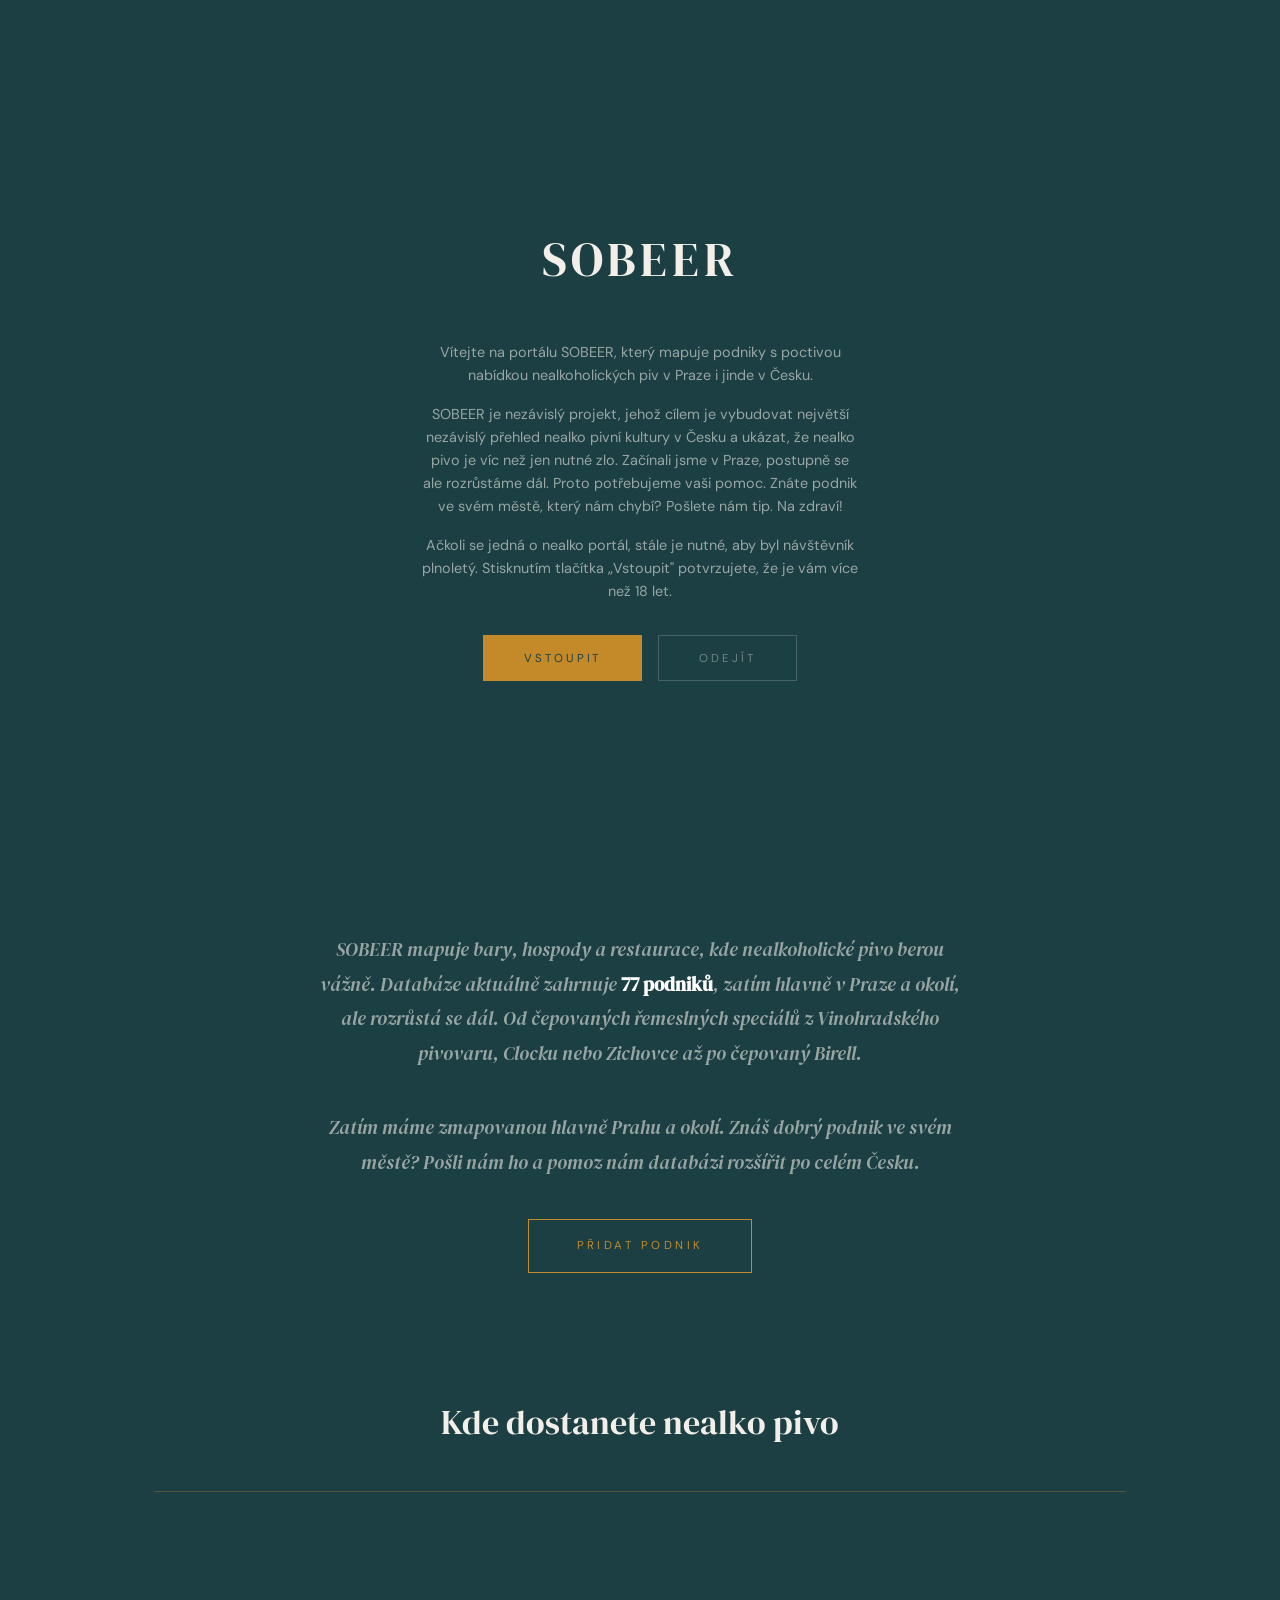
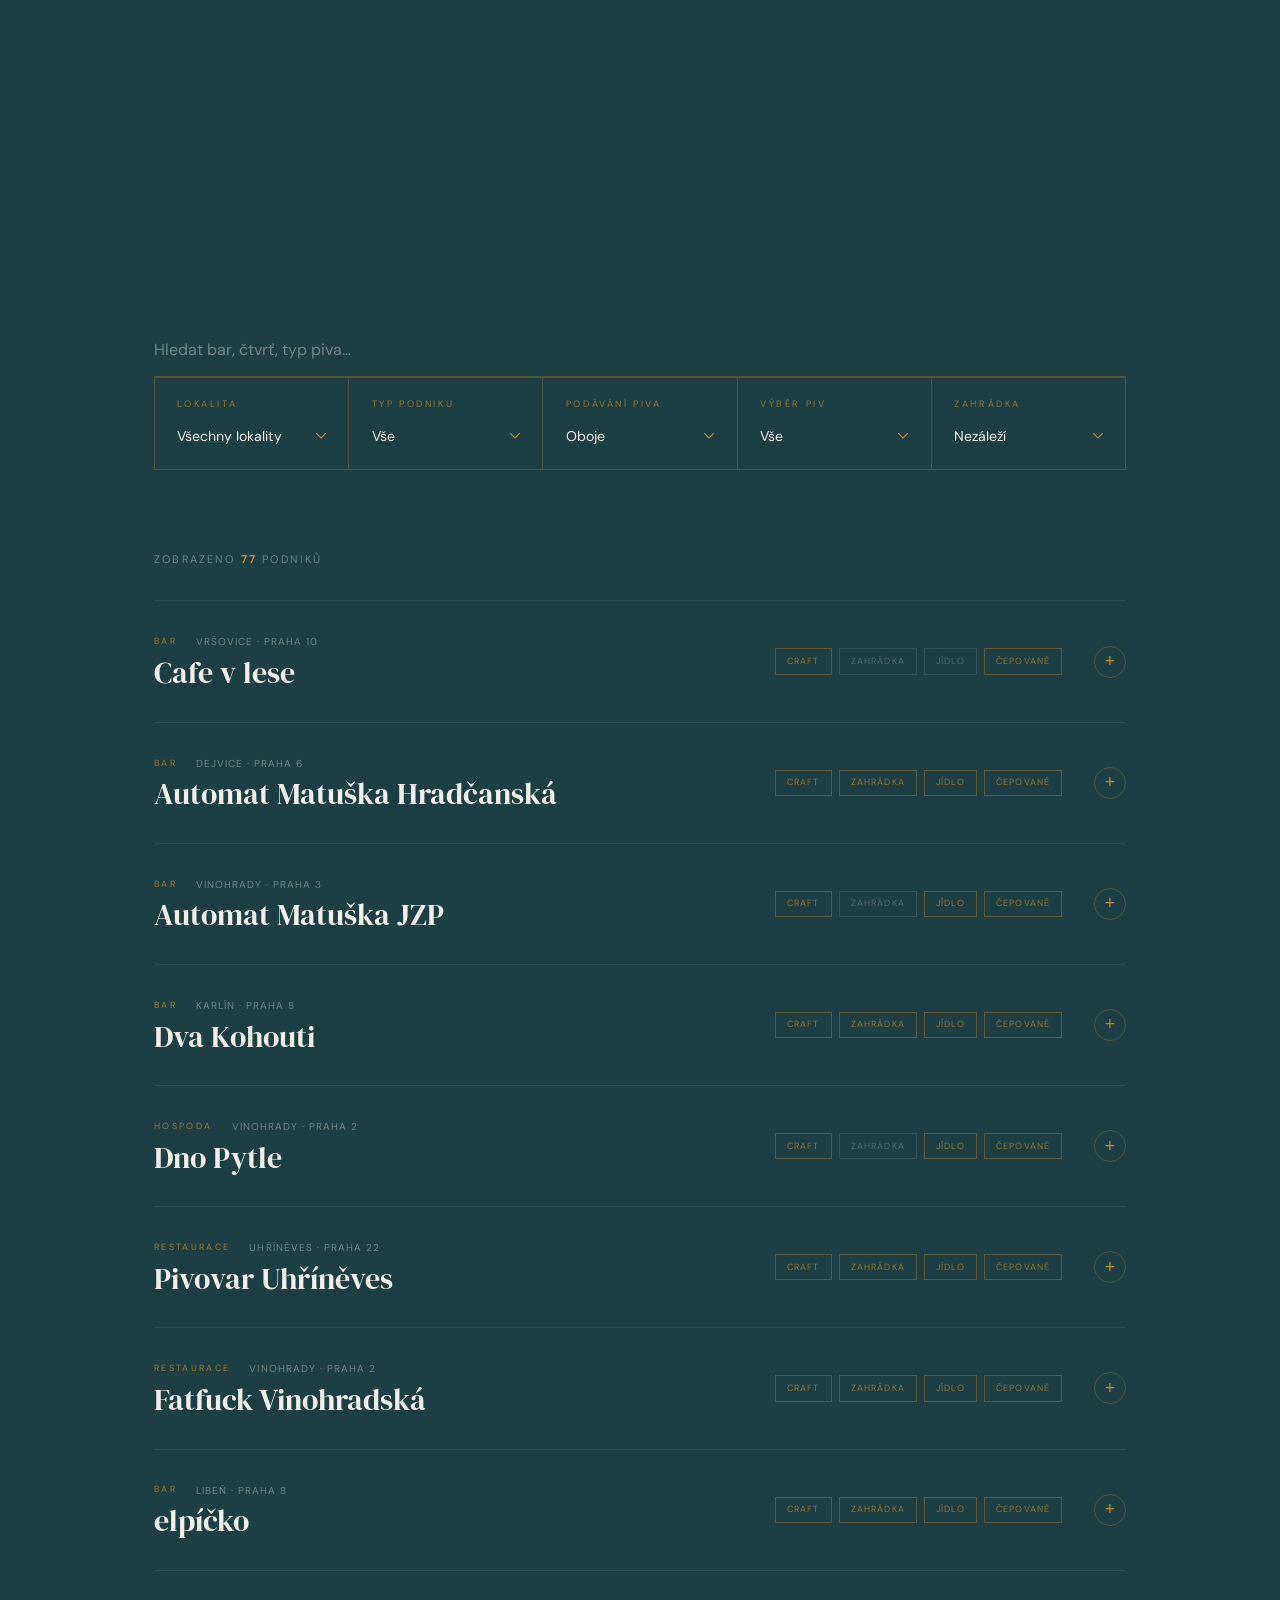
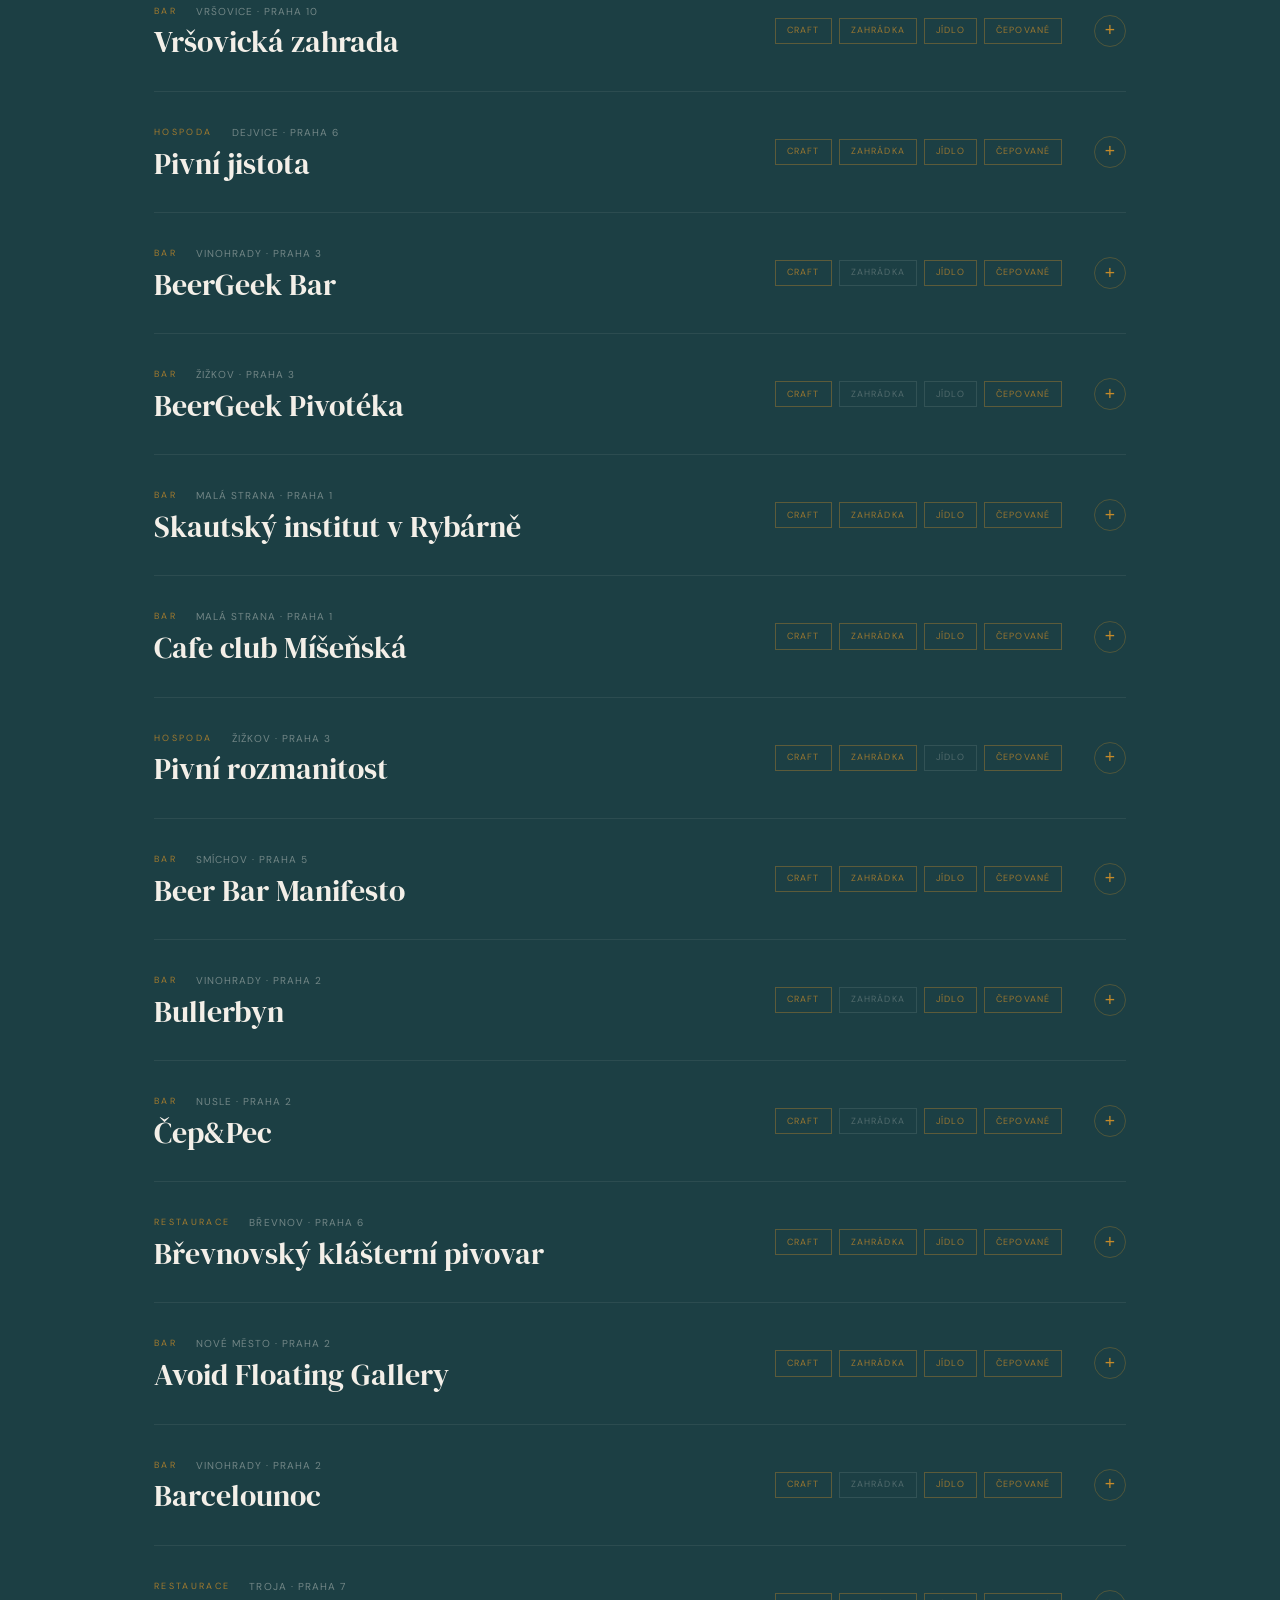
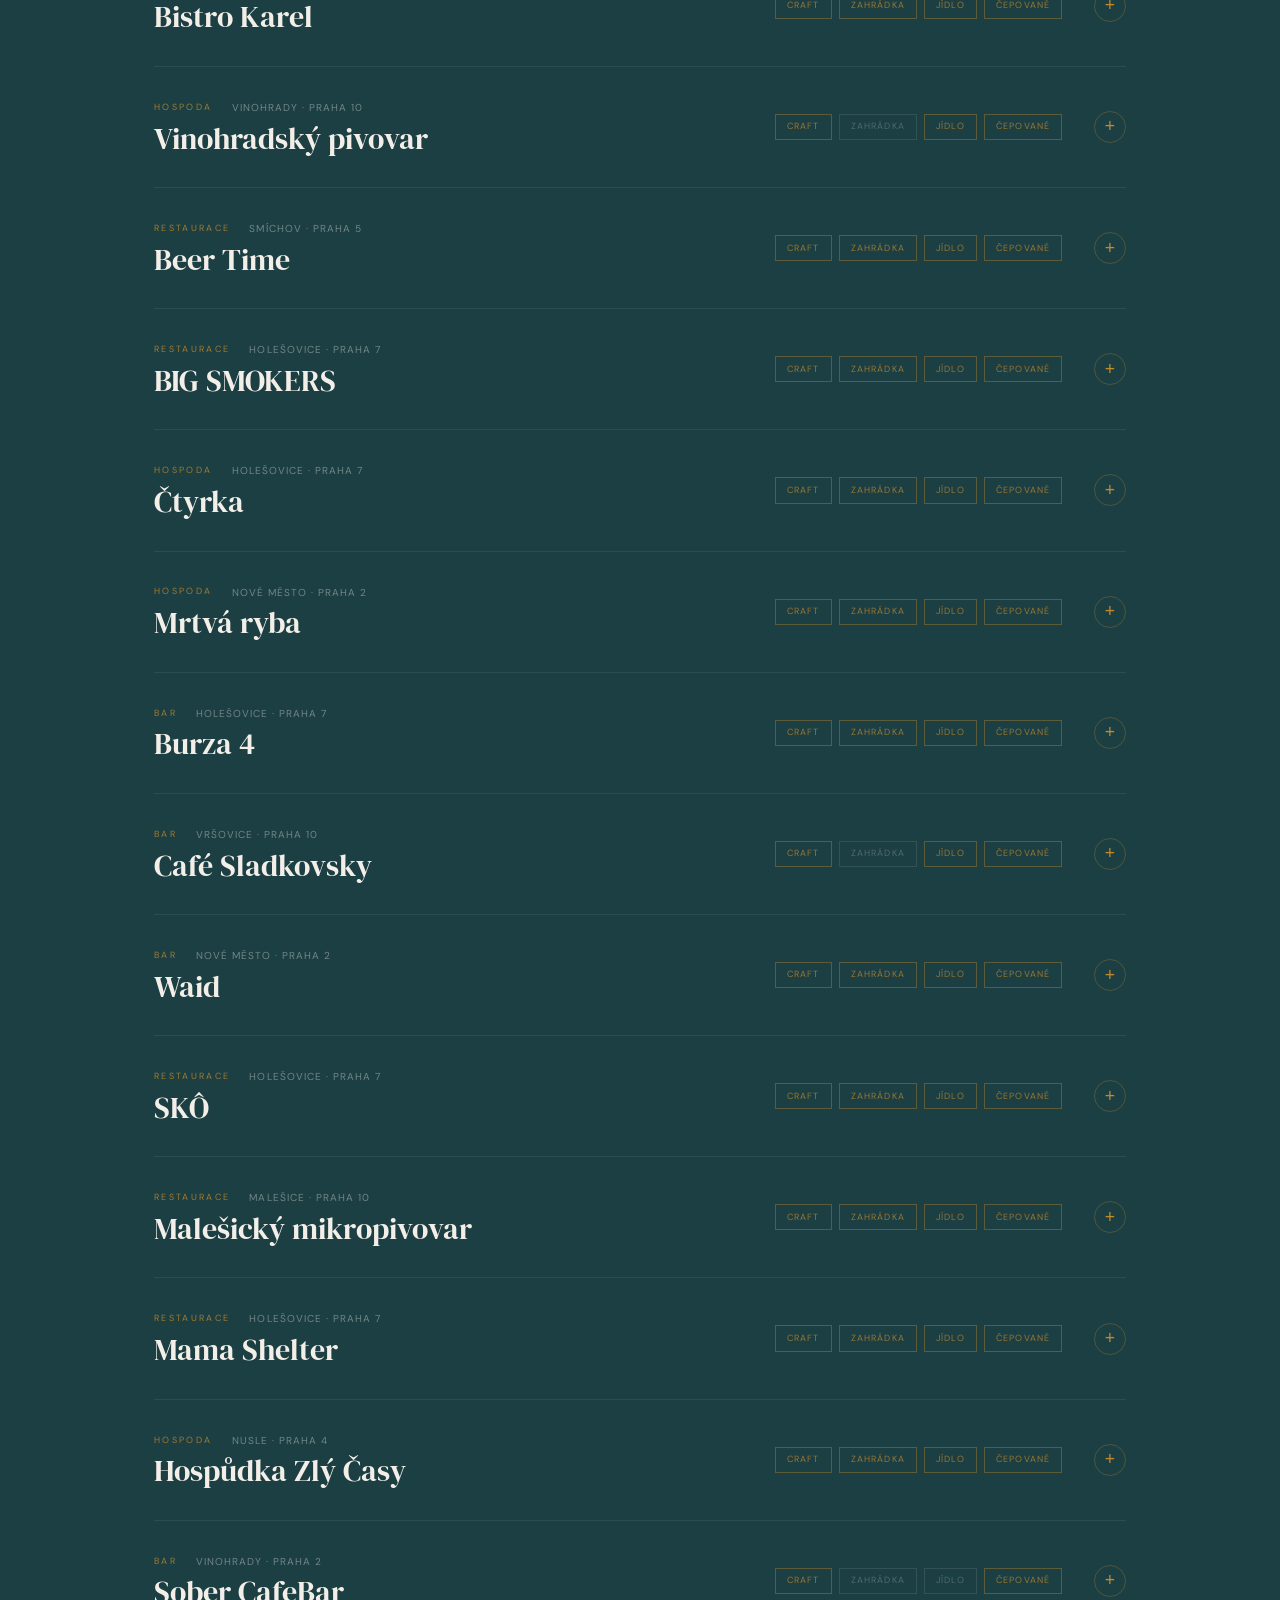
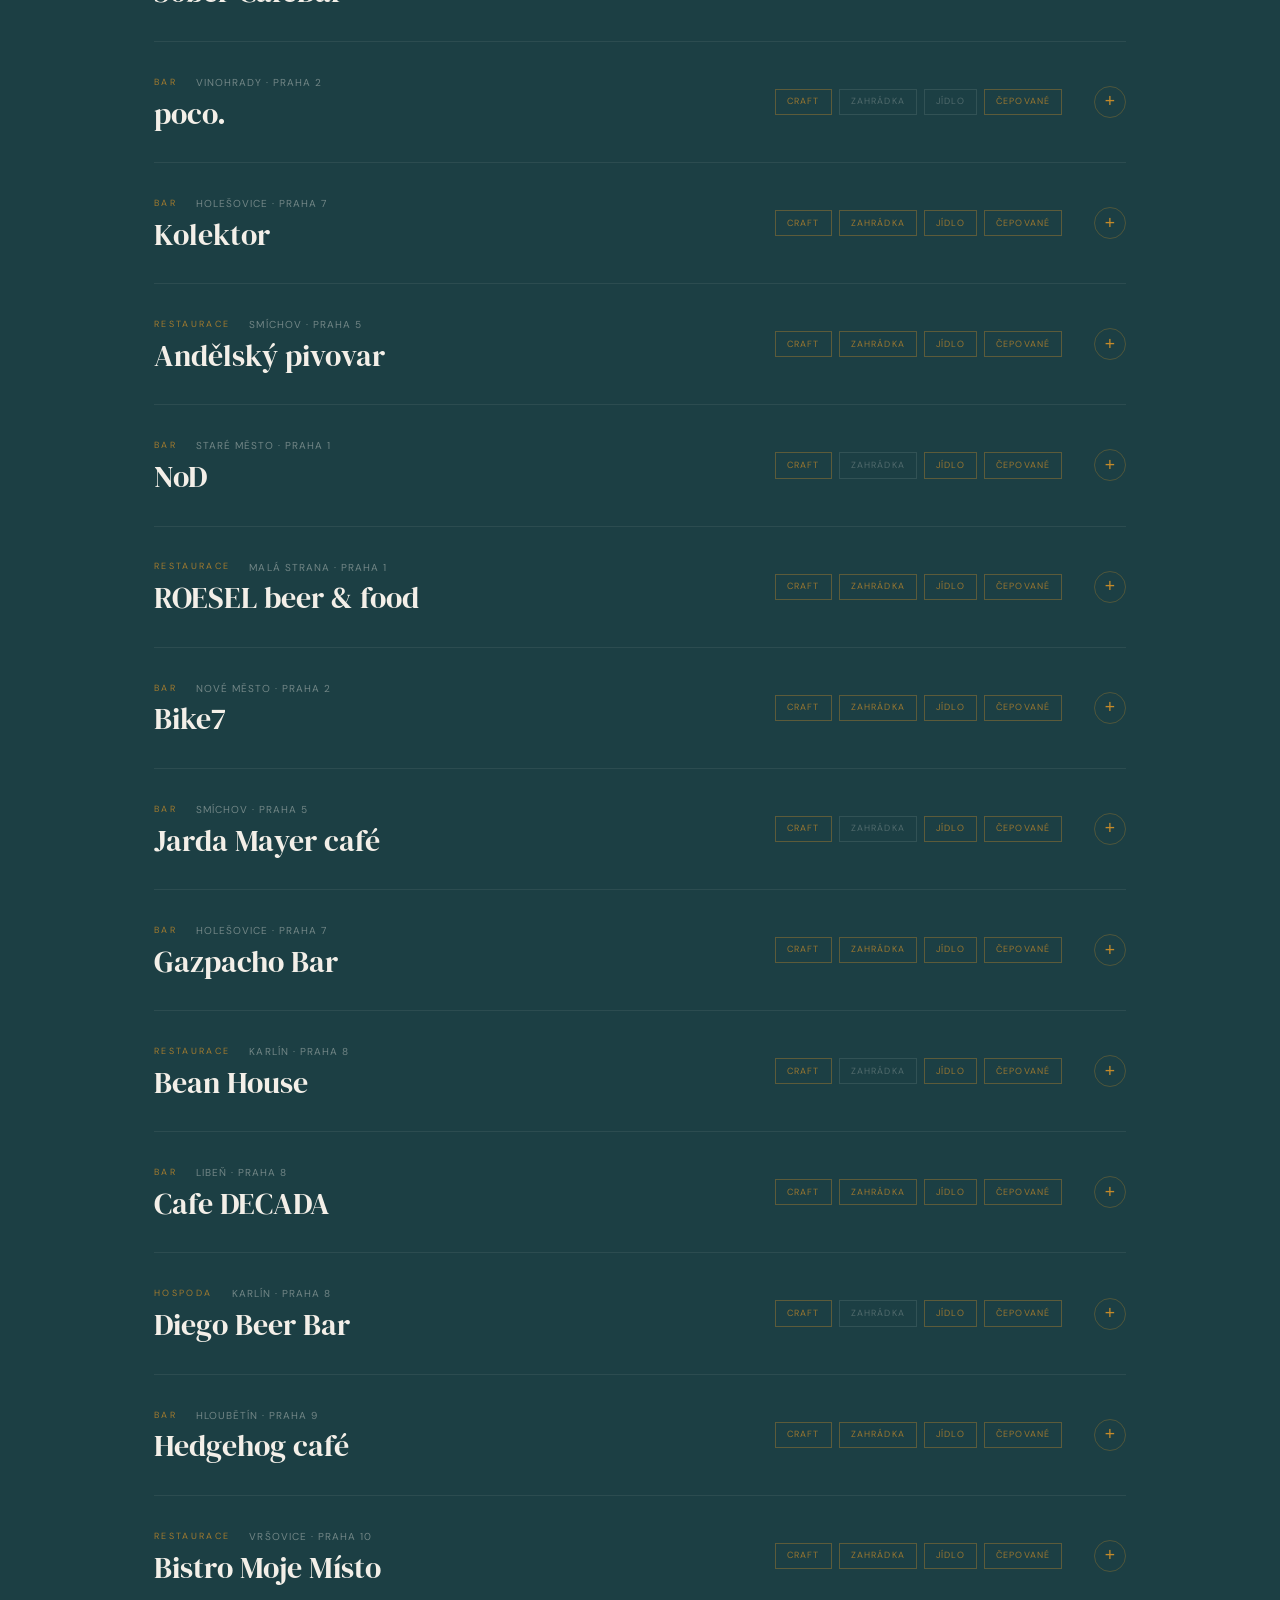
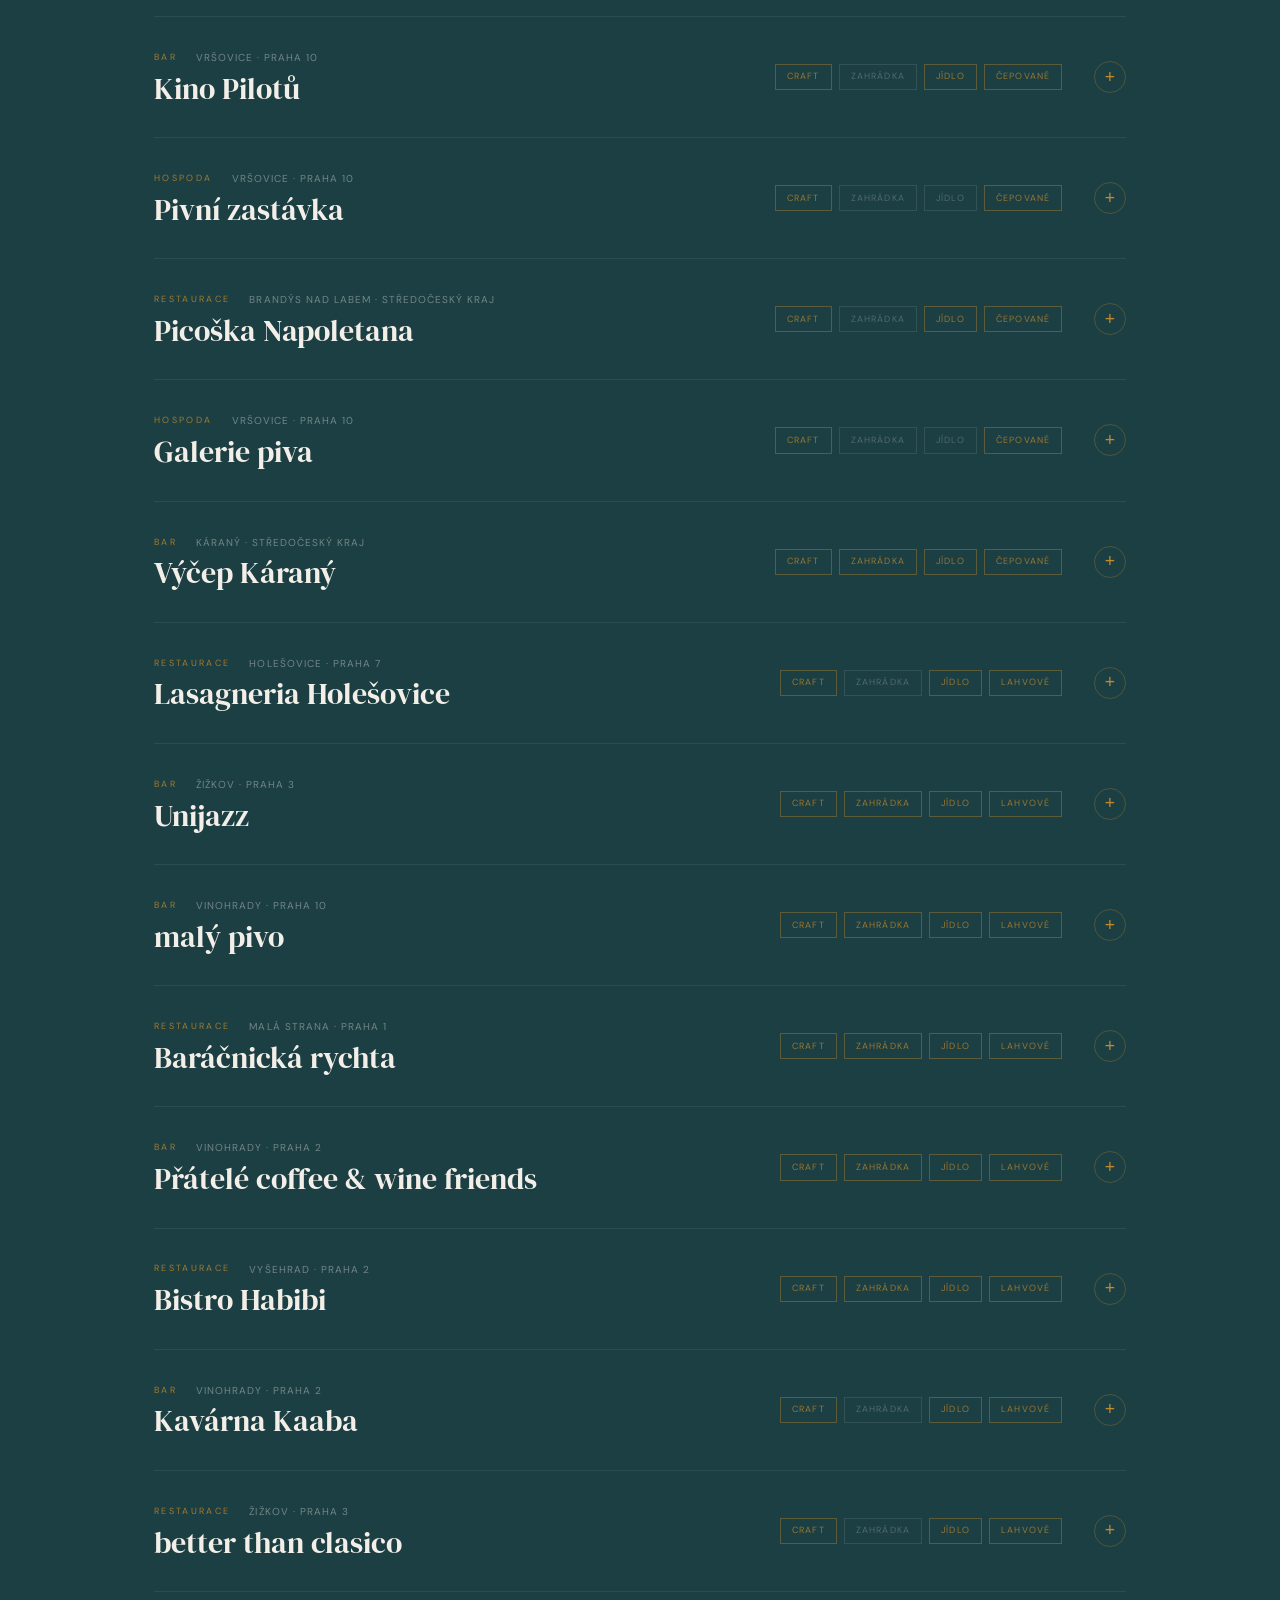
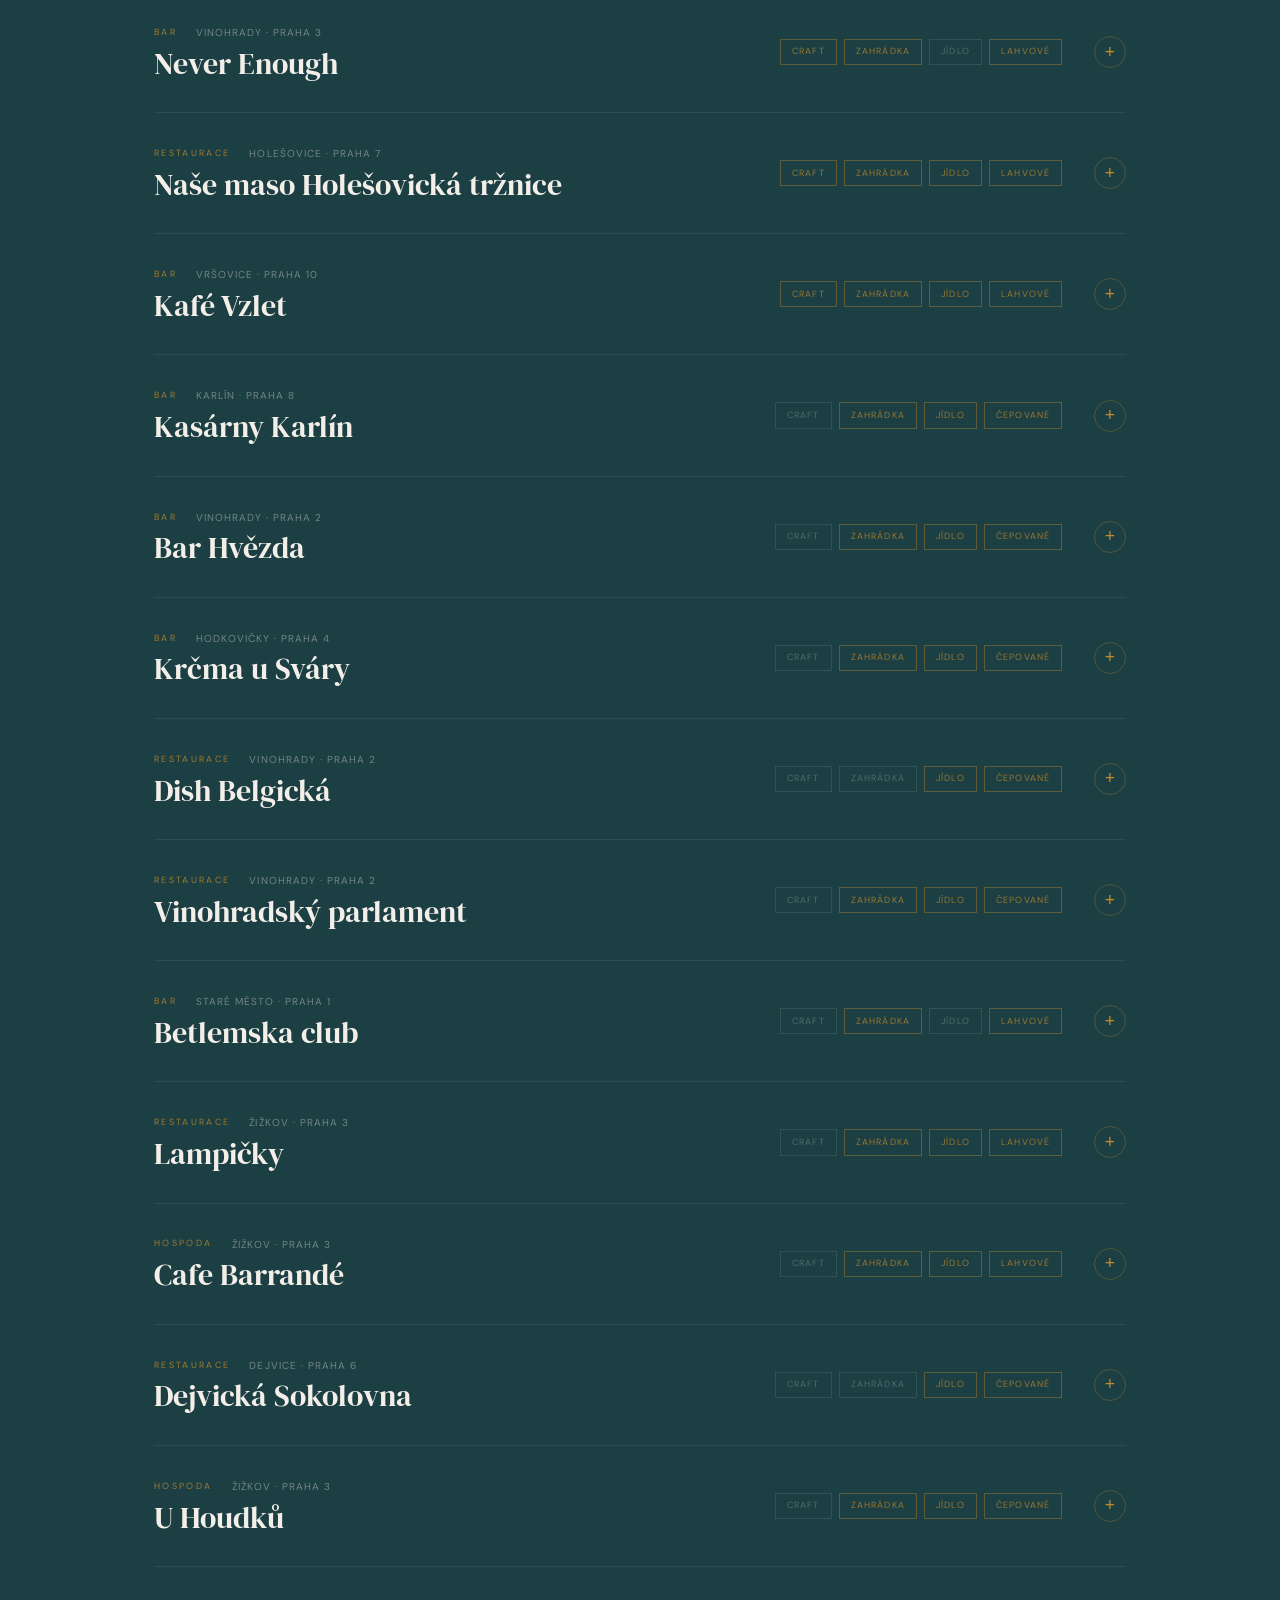
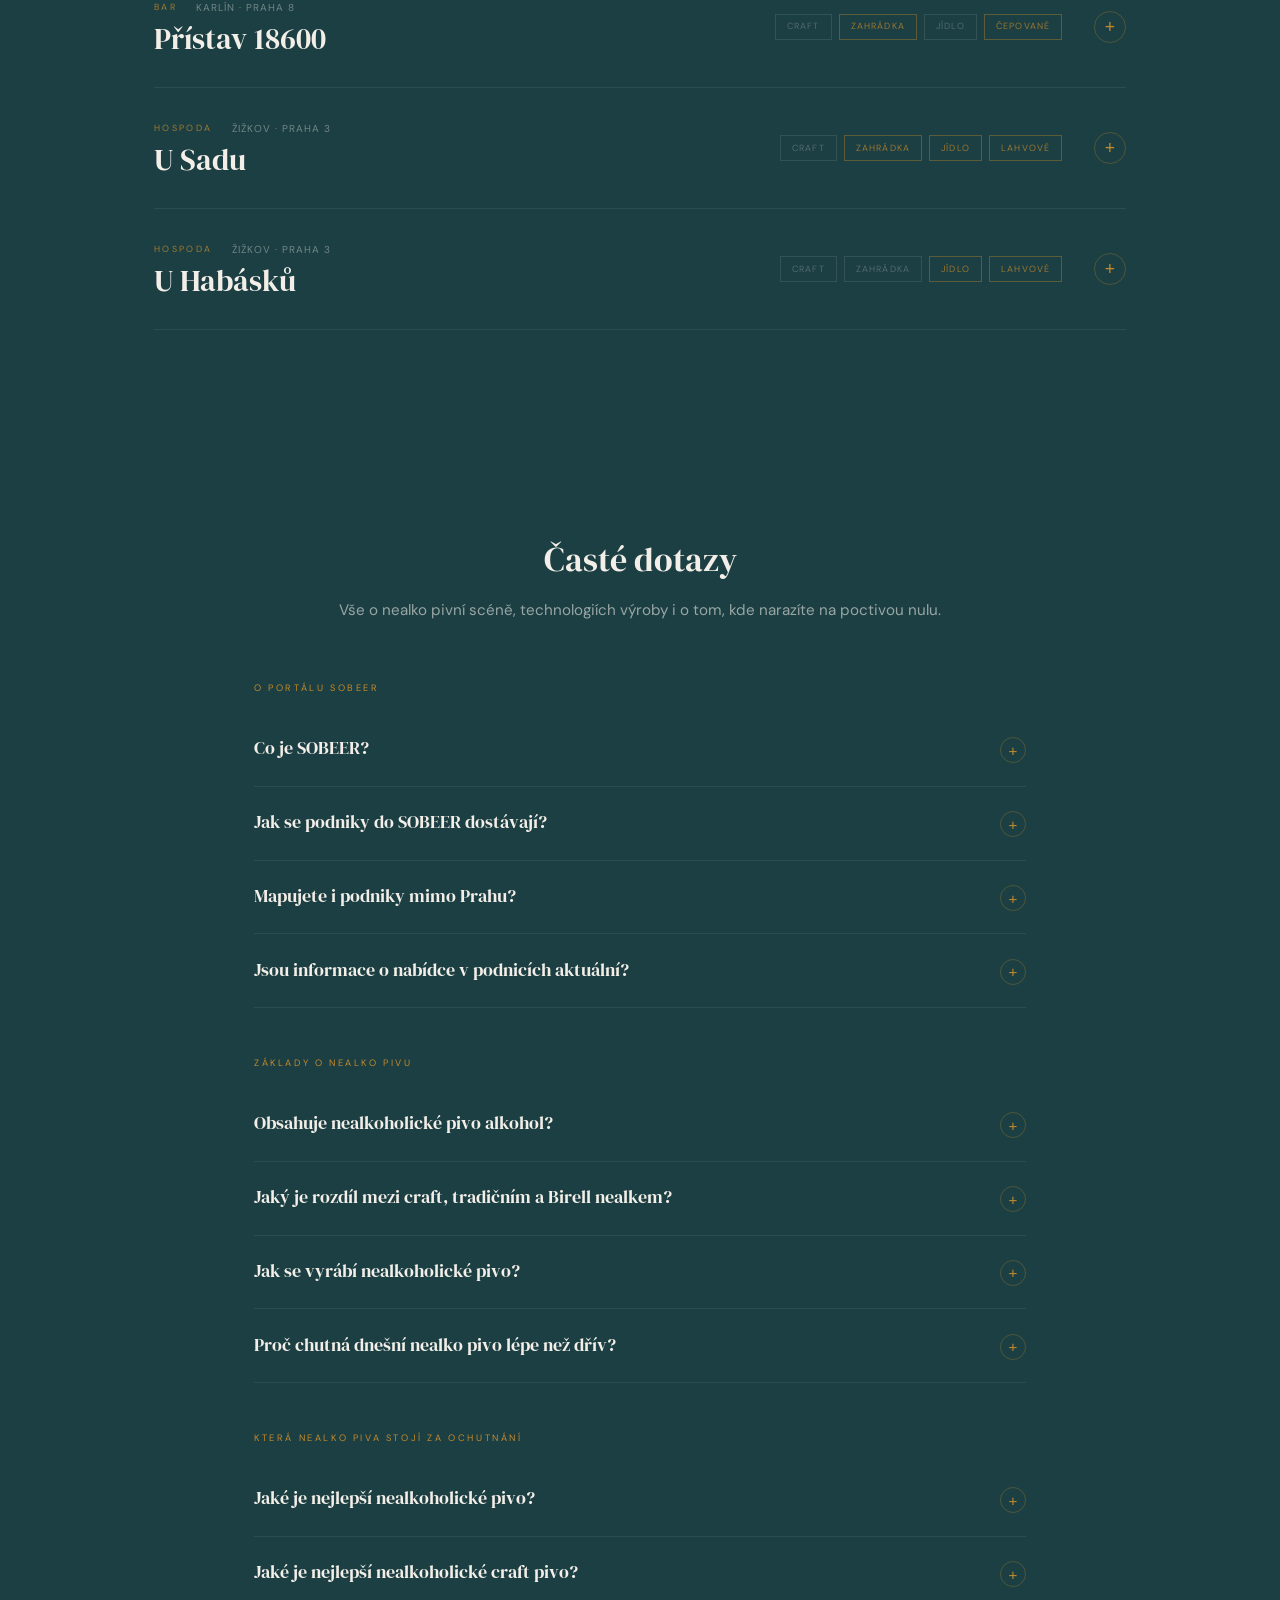
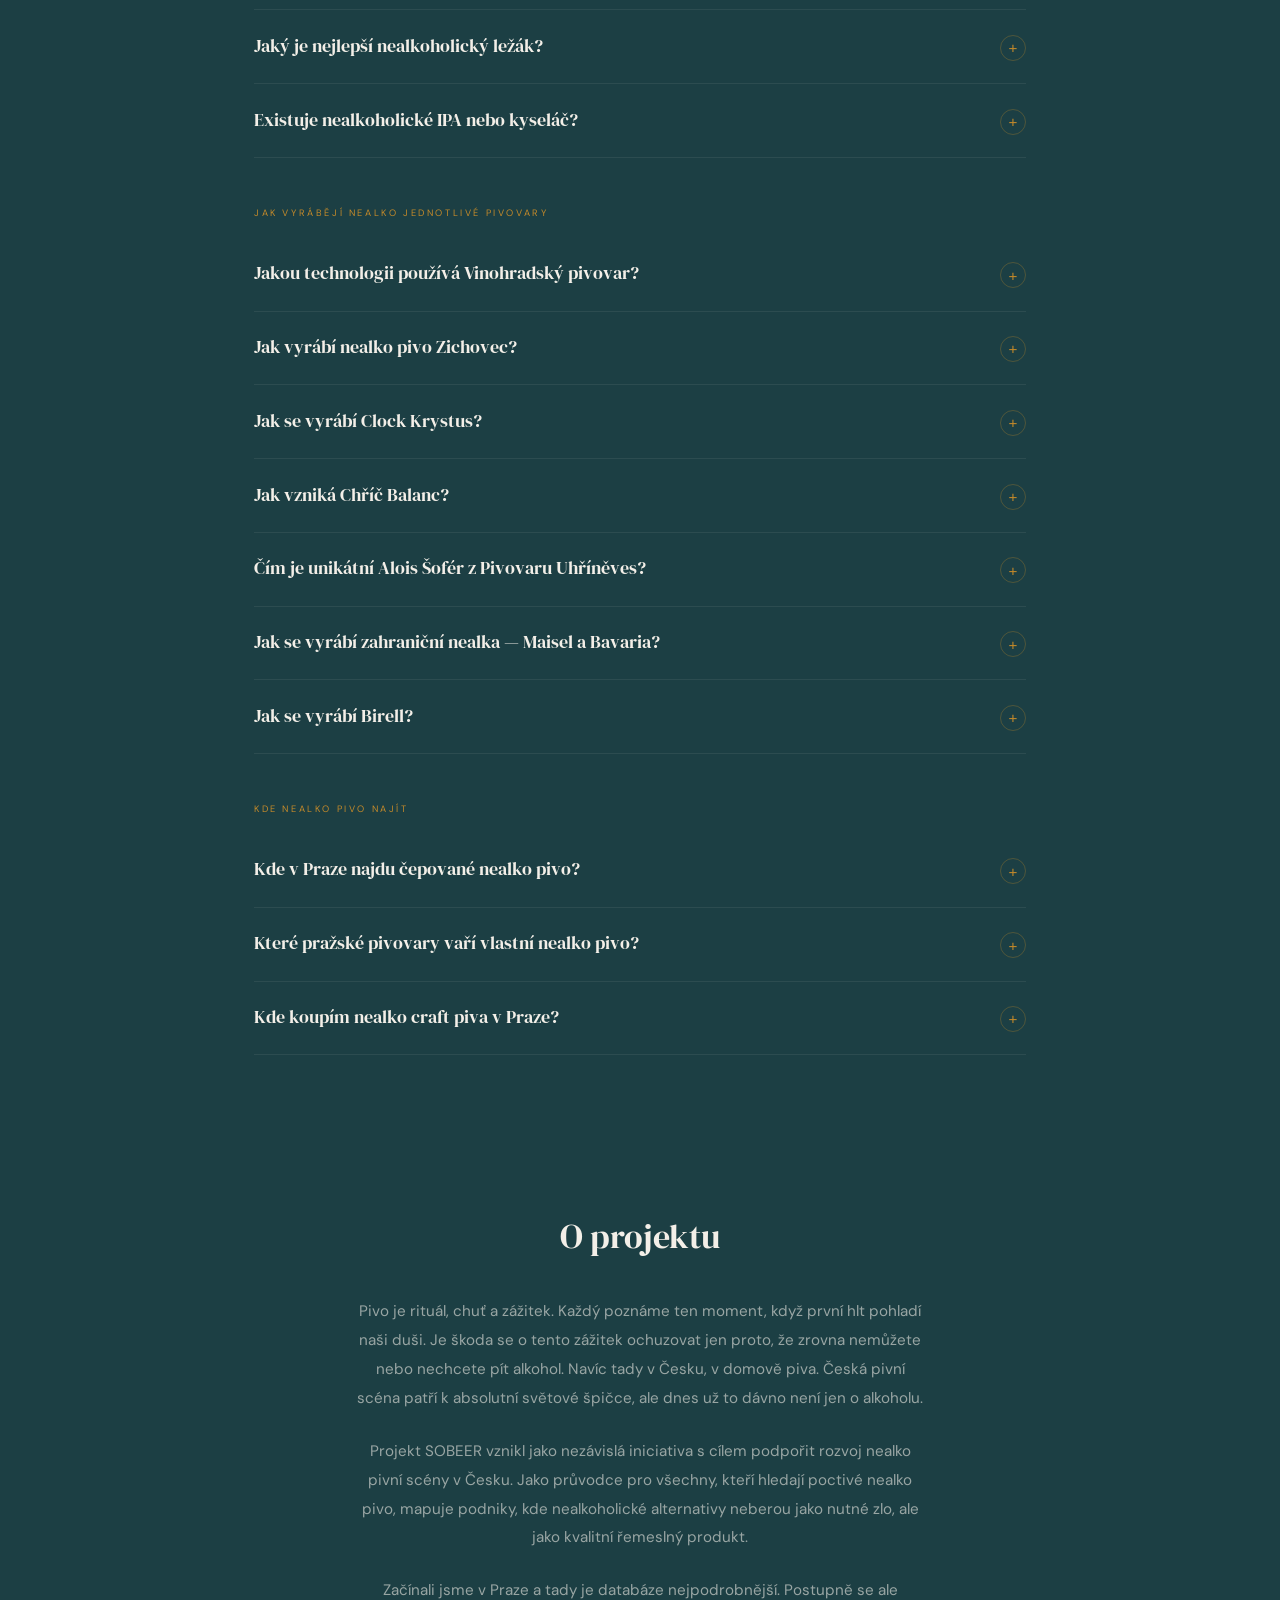
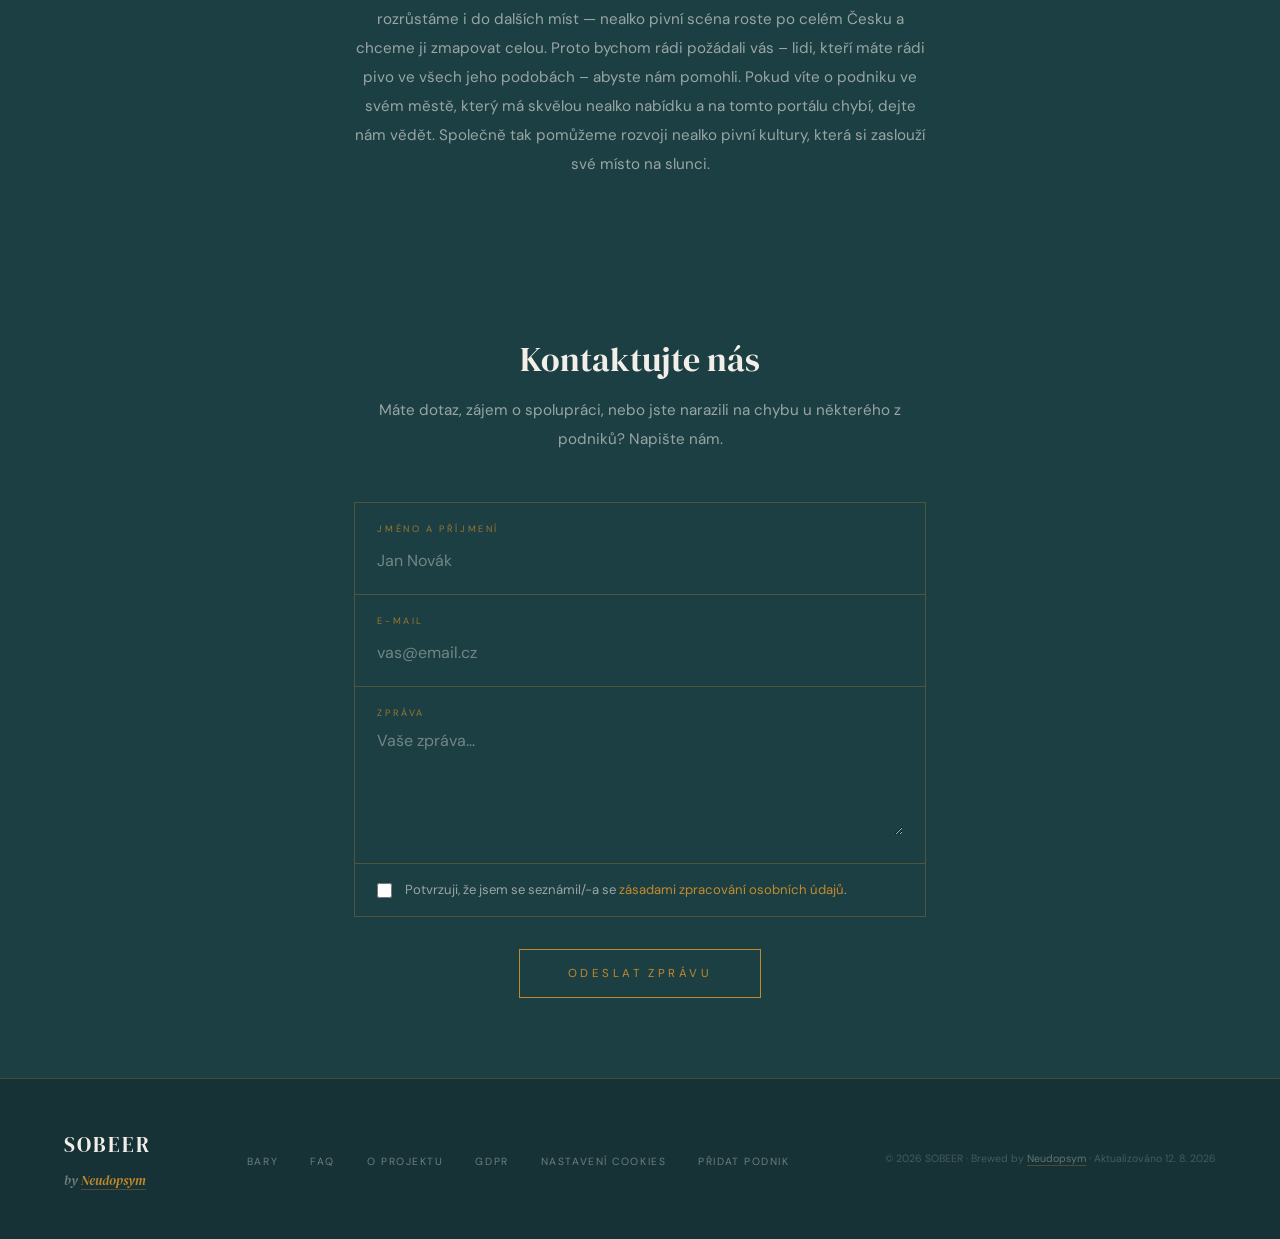
==== commit 5ae69e95: "Revise SEO metadata and expand content scope Updated the title and meta description for improved SEO" ====
--- a/index.html
+++ b/index.html
@@ -3,21 +3,31 @@
 <head>
 <meta charset="UTF-8"/>
 <meta name="viewport" content="width=device-width, initial-scale=1.0"/>
-<title>SOBEER — Kam na čepované nealko pivo v Praze?</title>
-<meta name="description" content="SOBEER | Kam na čepované nealko pivo v Praze? Pražský průvodce nealko pivní scénou a bary s nabídkou kvalitního nealko piva."/>
+
+<script id="Cookiebot" src="https://consent.cookiebot.com/uc.js" data-cbid="0d995c75-9cc4-4f51-a0a2-799a61af53cb" data-blockingmode="auto" type="text/javascript"></script>
+<!-- Google Tag Manager -->
+<script>(function(w,d,s,l,i){w[l]=w[l]||[];w[l].push({'gtm.start':
+new Date().getTime(),event:'gtm.js'});var f=d.getElementsByTagName(s)[0],
+j=d.createElement(s),dl=l!='dataLayer'?'&l='+l:'';j.async=true;j.src=
+'https://www.googletagmanager.com/gtm.js?id='+i+dl;f.parentNode.insertBefore(j,f);
+})(window,document,'script','dataLayer','GTM-T2G9D4ZF');</script>
+<!-- End Google Tag Manager -->
+<title>SOBEER — Kam na čepované nealko pivo? Praha a celé Česko</title>
+<meta name="description" content="SOBEER | Kam na čepované nealko pivo? Průvodce nealko pivní scénou v Praze i mimo ni. Bary, hospody a restaurace s nabídkou kvalitního nealko piva."/>
 <meta name="author" content="SOBEER"/>
 <meta name="robots" content="index, follow"/>
 <link rel="canonical" href="https://sobeer.cz"/>
 <meta property="og:type" content="website"/>
 <meta property="og:url" content="https://sobeer.cz"/>
-<meta property="og:title" content="SOBEER — Nealkoholické pivo v Praze"/>
-<meta property="og:description" content="Kam na nealko pivo v Praze? Pražský průvodce nealko pivní scénou."/>
+<meta property="og:title" content="SOBEER — Nealkoholické pivo v Praze a celém Česku"/>
+<meta property="og:description" content="Kam na nealko pivo? Průvodce nealko pivní scénou v Praze i mimo ni."/>
 <meta property="og:locale" content="cs_CZ"/>
 <meta property="og:site_name" content="SOBEER"/>
 <link rel="icon" type="image/x-icon" href="favicon.ico"/>
 <link rel="icon" type="image/png" sizes="32x32" href="favicon-32x32.png"/>
 <link rel="icon" type="image/png" sizes="16x16" href="favicon-16x16.png"/>
 <link rel="apple-touch-icon" sizes="180x180" href="apple-touch-icon.png"/>
+
 
 <script type="application/ld+json">
 {
@@ -27,11 +37,11 @@
   "alternateName": "SOBEER — průvodce nealko pivní scénou",
   "url": "https://sobeer.cz",
   "logo": "https://sobeer.cz/android-chrome-512x512.png",
-  "description": "Nezávislý průvodce nealko pivní scénou v Praze. Mapuje bary, hospody a restaurace, kde nealkoholické pivo berou jako kvalitní řemeslný produkt.",
+  "description": "Nezávislý průvodce nealko pivní scénou v Česku. Mapuje bary, hospody a restaurace, kde nealkoholické pivo berou jako kvalitní řemeslný produkt.",
   "email": "f.kubus7@gmail.com",
   "foundingDate": "2026",
-  "areaServed": {"@type": "City", "name": "Praha", "addressCountry": "CZ"},
-  "knowsAbout": ["nealkoholické pivo","craft nealko pivo","nealko pivo Praha","čepované nealkoholické pivo","pivní kultura"],
+  "areaServed": {"@type": "Country", "name": "Česko", "alternateName": "CZ"},
+  "knowsAbout": ["nealkoholické pivo","craft nealko pivo","nealko pivo Praha","nealko pivo Česko","čepované nealkoholické pivo","pivní kultura"],
   "sameAs": ["https://neudopsym.cz"],
   "founder": {
     "@type": "Person",
@@ -52,8 +62,9 @@
   "@context": "https://schema.org",
   "@type": "FAQPage",
   "mainEntity": [
-    {"@type":"Question","name":"Co je SOBEER?","acceptedAnswer":{"@type":"Answer","text":"SOBEER je nezávislý průvodce nealko pivní scénou v Praze. Mapuje podniky, kde nealkoholické pivo neberou jako nutné zlo, ale jako plnohodnotný řemeslný produkt. U každého podniku najdete adresu, otevírací dobu, konkrétní nealko piva rozdělená na čepovaná a lahvová, informaci o zahrádce a jídle. Portál je zdarma, bez reklamy a nezávislý na pivovarech."}},
+    {"@type":"Question","name":"Co je SOBEER?","acceptedAnswer":{"@type":"Answer","text":"SOBEER je nezávislý průvodce nealko pivní scénou v Česku. Mapuje podniky, kde nealkoholické pivo neberou jako nutné zlo, ale jako plnohodnotný řemeslný produkt. U každého podniku najdete adresu, otevírací dobu, konkrétní nealko piva rozdělená na čepovaná a lahvová, informaci o zahrádce a jídle. Portál je zdarma, bez reklamy a nezávislý na pivovarech."}},
     {"@type":"Question","name":"Jak se podniky do SOBEER dostávají?","acceptedAnswer":{"@type":"Answer","text":"Podniky do databáze nepřidáváme za peníze ani na objednávku. Kritérium je jediné — mají v nabídce nealkoholické pivo a berou ho vážně. Znáte podnik, který v přehledu chybí? Pošlete nám tip přes formulář Přidat podnik."}},
+    {"@type":"Question","name":"Mapujete i podniky mimo Prahu?","acceptedAnswer":{"@type":"Answer","text":"Ano. Začínali jsme v Praze a tady je databáze zatím nejpodrobnější, ale postupně přidáváme podniky i jinde, zatím ve Středočeském kraji a dál to poroste. Nealko pivní scéna se rozvíjí po celém Česku a chceme ji zmapovat celou. Pokud víte o dobrém podniku ve svém městě, pošlete nám tip přes formulář Přidat podnik."}},
     {"@type":"Question","name":"Jsou informace o nabídce v podnicích aktuální?","acceptedAnswer":{"@type":"Answer","text":"Údaje ověřujeme a průběžně aktualizujeme, ale nabídka piv se v podnicích mění, hlavně tam, kde na čepu rotují sezónní speciály. Informace mají proto informativní charakter. Pokud jedete za konkrétním pivem, doporučujeme dostupnost ověřit přímo v podniku."}},
     {"@type":"Question","name":"Obsahuje nealkoholické pivo alkohol?","acceptedAnswer":{"@type":"Answer","text":"Ano, ale ve stopovém množství. Podle české legislativy smí být pivo označeno jako nealkoholické, pokud obsahuje maximálně 0,5 % objemových alkoholu. Většina českých nealko piv se pohybuje mezi 0,3 a 0,5 %. Existují i piva s deklarovanými 0,0 %, typicky zahraniční značky jako Bavaria. Srovnatelné množství alkoholu přitom obsahuje kefír, zralý banán nebo kvasnicový chléb."}},
     {"@type":"Question","name":"Jaký je rozdíl mezi craft, tradičním a Birell nealkem?","acceptedAnswer":{"@type":"Answer","text":"Craft jsou řemeslná nealko piva z malých a nezávislých pivovarů, například Vinohradský pivovar, Zichovec, Clock, Chříč, Sibeeria nebo Pivovar Uhříněves. Tradiční jsou kvalitní nealko piva zavedených či zahraničních pivovarů, která drží klasický pivní profil, například Bakalář, Bernard, Maisel, Budvar, Krušovice nebo Lobkowicz. Scéna je ale mnohem širší. Birell vedeme jako samostatnou kategorii, protože jde o průkopníka českého nealka z roku 1992 a dodnes nejrozšířenější nealko pivo v Česku."}},
@@ -257,14 +268,6 @@
 @media(max-width:560px){.filters{grid-template-columns:1fr}.pills{display:none}}
 @media(prefers-reduced-motion:reduce){*{animation:none!important;transition:none!important}.reveal{opacity:1;transform:none}}
 </style>
-<script id="Cookiebot" src="https://consent.cookiebot.com/uc.js" data-cbid="0d995c75-9cc4-4f51-a0a2-799a61af53cb" data-blockingmode="auto" type="text/javascript"></script>
-<!-- Google Tag Manager -->
-<script>(function(w,d,s,l,i){w[l]=w[l]||[];w[l].push({'gtm.start':
-new Date().getTime(),event:'gtm.js'});var f=d.getElementsByTagName(s)[0],
-j=d.createElement(s),dl=l!='dataLayer'?'&l='+l:'';j.async=true;j.src=
-'https://www.googletagmanager.com/gtm.js?id='+i+dl;f.parentNode.insertBefore(j,f);
-})(window,document,'script','dataLayer','GTM-T2G9D4ZF');</script>
-<!-- End Google Tag Manager -->
 </head>
 <body>
 
@@ -276,8 +279,8 @@
 <div id="age-gate">
   <div class="age-gate-box">
     <div class="age-gate-logo-text">SOBEER</div>
-    <p style="font-family:'DM Sans',sans-serif;font-size:0.9rem;color:var(--cream-muted);margin-bottom:1rem;line-height:1.6">Vítejte na portálu SOBEER, který mapuje podniky s poctivou nabídkou nealkoholických piv v Praze.</p>
-    <p style="font-family:'DM Sans',sans-serif;font-size:0.9rem;color:var(--cream-muted);margin-bottom:1rem;line-height:1.6">SOBEER je nezávislý projekt, jehož cílem je vybudovat největší nezávislý přehled nealko pivní kultury v Česku a ukázat, že nealko pivo je víc než jen nutné zlo. Zatím je však v počátcích a soustředí se na Prahu. Proto potřebujeme vaši pomoc. Znáte podnik který nám chybí? Pošlete nám tip. Na zdraví!</p>
+    <p style="font-family:'DM Sans',sans-serif;font-size:0.9rem;color:var(--cream-muted);margin-bottom:1rem;line-height:1.6">Vítejte na portálu SOBEER, který mapuje podniky s poctivou nabídkou nealkoholických piv v Praze i jinde v Česku.</p>
+    <p style="font-family:'DM Sans',sans-serif;font-size:0.9rem;color:var(--cream-muted);margin-bottom:1rem;line-height:1.6">SOBEER je nezávislý projekt, jehož cílem je vybudovat největší nezávislý přehled nealko pivní kultury v Česku a ukázat, že nealko pivo je víc než jen nutné zlo. Začínali jsme v Praze, postupně se ale rozrůstáme dál. Proto potřebujeme vaši pomoc. Znáte podnik ve svém městě, který nám chybí? Pošlete nám tip. Na zdraví!</p>
     <p style="font-family:'DM Sans',sans-serif;font-size:0.9rem;color:var(--cream-muted);margin-bottom:2rem;line-height:1.6">Ačkoli se jedná o nealko portál, stále je nutné, aby byl návštěvník plnoletý. Stisknutím tlačítka „Vstoupit" potvrzujete, že je vám více než 18 let.</p>
     <div class="age-gate-btns">
       <button class="age-btn-yes" onclick="ageYes()">Vstoupit</button>
@@ -322,13 +325,13 @@
 </section>
 
 <div class="cta-add">
-  <p class="reveal">SOBEER mapuje pražské bary, hospody a restaurace, kde nealkoholické pivo berou vážně. Databáze aktuálně zahrnuje <strong id="tldr-count">přes 50 podniků</strong> a seznam pořád roste. Od čepovaných řemeslných speciálů z Vinohradského pivovaru, Clocku nebo Zichovce až po čepovaný Birell.</p>
-  <p>Tento portál je zatím v počátcích a je náročné zmapovat všechny skvělé podniky. Znáš podnik, který bychom měli přidat? Pošli nám ho a pomoz nám vybudovat databázi SOBEER.</p>
+  <p class="reveal">SOBEER mapuje bary, hospody a restaurace, kde nealkoholické pivo berou vážně. Databáze aktuálně zahrnuje <strong id="tldr-count">přes 70 podniků</strong>, zatím hlavně v Praze a okolí, ale rozrůstá se dál. Od čepovaných řemeslných speciálů z Vinohradského pivovaru, Clocku nebo Zichovce až po čepovaný Birell.</p>
+  <p>Zatím máme zmapovanou hlavně Prahu a okolí. Znáš dobrý podnik ve svém městě? Pošli nám ho a pomoz nám databázi rozšířit po celém Česku.</p>
   <a class="cta-btn" href="https://docs.google.com/forms/d/e/1FAIpQLSc26oVWWcxfFnV0y05lJRbyJ8em-22vQaTlZAj0m_smpZfCNA/viewform?usp=publish-editor" target="_blank" rel="noopener">Přidat podnik</a>
 </div>
 
 <section id="bary">
-  <h2 class="section-heading reveal">Kde v Praze dostanete nealko pivo</h2>
+  <h2 class="section-heading reveal">Kde dostanete nealko pivo</h2>
 
 <div id="mapa">
   <div id="overview-map"></div>
@@ -339,7 +342,7 @@
     <button type="button" class="search-clear" id="search-clear" onclick="clearSearch()">Zrušit</button>
   </div>
   <div class="filters reveal">
-    <div class="filter-group"><span class="filter-label">Lokalita</span><select id="f-district" aria-label="Lokalita"><option value="">Všechny lokality</option><option>Břevnov</option><option>Dejvice</option><option>Hodkovičky</option><option>Holešovice</option><option>Karlín</option><option>Libeň</option><option>Malá Strana</option><option>Malešice</option><option>Nové Město</option><option>Nusle</option><option>Smíchov</option><option>Staré Město</option><option>Troja</option><option>Uhříněves</option><option>Vinohrady</option><option>Vršovice</option><option>Žižkov</option></select></div>
+    <div class="filter-group"><span class="filter-label">Lokalita</span><select id="f-district" aria-label="Lokalita"><option value="">Všechny lokality</option><option>Brandýs nad Labem</option><option>Břevnov</option><option>Dejvice</option><option>Hloubětín</option><option>Hodkovičky</option><option>Holešovice</option><option>Káraný</option><option>Karlín</option><option>Libeň</option><option>Malá Strana</option><option>Malešice</option><option>Nové Město</option><option>Nusle</option><option>Smíchov</option><option>Staré Město</option><option>Troja</option><option>Uhříněves</option><option>Vinohrady</option><option>Vršovice</option><option>Vyšehrad</option><option>Žižkov</option></select></div>
     <div class="filter-group"><span class="filter-label">Typ podniku</span><select id="f-type" aria-label="Typ podniku"><option value="">Vše</option><option>Bar</option><option>Hospoda</option><option>Restaurace</option></select></div>
     <div class="filter-group"><span class="filter-label">Podávání piva</span><select id="f-serve" aria-label="Podávání piva"><option value="">Oboje</option><option value="Čepované">Čepované</option><option value="Lahvové">Lahvové</option></select></div>
     <div class="filter-group"><span class="filter-label">Výběr piv</span><select id="f-craft" aria-label="Výběr piv"><option value="">Vše</option><option value="Craft">Craft</option><option value="Tradiční">Tradiční</option><option value="Birell">Birell</option></select></div>
@@ -352,14 +355,14 @@
 
 <section id="faq">
   <h2 class="section-heading reveal">Časté dotazy</h2>
-  <p class="faq-sub reveal">Vše o nealko pivní scéně, technologiích výroby i o tom, kde v Praze narazíte na poctivou nulu.</p>
+  <p class="faq-sub reveal">Vše o nealko pivní scéně, technologiích výroby i o tom, kde narazíte na poctivou nulu.</p>
 
   <div class="faq-group-label reveal">O portálu SOBEER</div>
 
   <div class="faq-item">
     <div class="faq-q" onclick="toggleFaq(this)"><h3>Co je SOBEER?</h3><button class="faq-toggle" aria-label="Rozbalit">+</button></div>
     <div class="faq-a"><div class="faq-a-inner">
-      <p>SOBEER je nezávislý průvodce nealko pivní scénou v Praze. Mapuje podniky, kde nealkoholické pivo neberou jako nutné zlo, ale jako plnohodnotný řemeslný produkt.</p>
+      <p>SOBEER je nezávislý průvodce nealko pivní scénou v Česku. Mapuje podniky, kde nealkoholické pivo neberou jako nutné zlo, ale jako plnohodnotný řemeslný produkt.</p>
       <p>U každého podniku najdete adresu, otevírací dobu, konkrétní nealko piva rozdělená na čepovaná a lahvová, informaci o zahrádce a jídle. Portál je zdarma, bez reklamy a nezávislý na pivovarech.</p>
     </div></div>
   </div>
@@ -372,6 +375,13 @@
     </div></div>
   </div>
 
+  <div class="faq-item">
+    <div class="faq-q" onclick="toggleFaq(this)"><h3>Mapujete i podniky mimo Prahu?</h3><button class="faq-toggle" aria-label="Rozbalit">+</button></div>
+    <div class="faq-a"><div class="faq-a-inner">
+      <p>Ano. Začínali jsme v Praze a tady je databáze zatím nejpodrobnější, ale postupně přidáváme podniky i jinde — zatím ve Středočeském kraji a dál to poroste.</p>
+      <p>Nealko pivní scéna se rozvíjí po celém Česku a chceme ji zmapovat celou. Pokud víte o dobrém podniku ve svém městě, pošlete nám tip přes formulář <strong>Přidat podnik</strong>. Databáze roste hlavně díky tipům od lidí, kteří znají svoje okolí.</p>
+    </div></div>
+  </div>
   <div class="faq-item">
     <div class="faq-q" onclick="toggleFaq(this)"><h3>Jsou informace o nabídce v podnicích aktuální?</h3><button class="faq-toggle" aria-label="Rozbalit">+</button></div>
     <div class="faq-a"><div class="faq-a-inner">
@@ -581,7 +591,7 @@
   <h2 class="section-heading reveal">O projektu</h2>
   <p class="reveal">Pivo je rituál, chuť a zážitek. Každý poznáme ten moment, když první hlt pohladí naši duši. Je škoda se o tento zážitek ochuzovat jen proto, že zrovna nemůžete nebo nechcete pít alkohol. Navíc tady v Česku, v domově piva. Česká pivní scéna patří k absolutní světové špičce, ale dnes už to dávno není jen o alkoholu.</p>
   <p class="reveal">Projekt SOBEER vznikl jako nezávislá iniciativa s cílem podpořit rozvoj nealko pivní scény v Česku. Jako průvodce pro všechny, kteří hledají poctivé nealko pivo, mapuje podniky, kde nealkoholické alternativy neberou jako nutné zlo, ale jako kvalitní řemeslný produkt.</p>
-  <p class="reveal">Tento portál je zatím v počátcích a je náročné zmapovat všechny skvělé pražské podniky. Prozatím se soustředíme pouze na Prahu, již brzy však určitě rozšíříme naše působení i o jiná města. Proto bychom rádi požádali vás – lidi, kteří máte rádi pivo ve všech jeho podobách – abyste nám ho pomohli dokončit. Pokud víte o podniku, o kterém si myslíte, že na tomto portálu chybí a má skvělou nealko nabídku, dejte nám vědět. Společně tak pomůžeme rozvoji nealko pivní kultury, která si zaslouží své místo na slunci.</p>
+  <p class="reveal">Začínali jsme v Praze a tady je databáze nejpodrobnější. Postupně se ale rozrůstáme i do dalších míst — nealko pivní scéna roste po celém Česku a chceme ji zmapovat celou. Proto bychom rádi požádali vás – lidi, kteří máte rádi pivo ve všech jeho podobách – abyste nám pomohli. Pokud víte o podniku ve svém městě, který má skvělou nealko nabídku a na tomto portálu chybí, dejte nám vědět. Společně tak pomůžeme rozvoji nealko pivní kultury, která si zaslouží své místo na slunci.</p>
 </section>
 
 <section id="kontakt">
@@ -611,7 +621,7 @@
 
   <h3>Koho se tyto zásady zpracování osobních údajů týkají?</h3>
   <p>Tyto zásady zpracování osobních údajů správcem (dále jen „zásady“) se vztahují na vás, pokud jste nám zaslal zprávu prostřednictvím kontaktního formuláře na našich internetových stránkách, odeslal tip na podnik prostřednictvím formuláře pro přidání podniku, kontaktoval nás e-mailem, nebo jste navštívil naše internetové stránky (dále jen „internetové stránky“).</p>
-  <p>SOBEER je nezávislý informační projekt mapující nabídku nealkoholických piv v pražských podnicích. Neprodáváme zboží ani služby a provoz internetových stránek není podnikatelskou činností zaměřenou na uzavírání smluv s návštěvníky.</p>
+  <p>SOBEER je nezávislý informační projekt mapující nabídku nealkoholických piv v podnicích v Praze a dalších částech Česka. Neprodáváme zboží ani služby a provoz internetových stránek není podnikatelskou činností zaměřenou na uzavírání smluv s návštěvníky.</p>
 
   <h3>Jaké vaše osobní údaje zpracováváme a proč je zpracováváme?</h3>
   <p>Uvědomujeme si, že jedním z pravidel příslušných právních předpisů ohledně ochrany osobních údajů je právě přiměřenost, proto zpracováváme vaše osobní údaje pouze v rozsahu, který je nezbytný pro předmětný účel.</p>
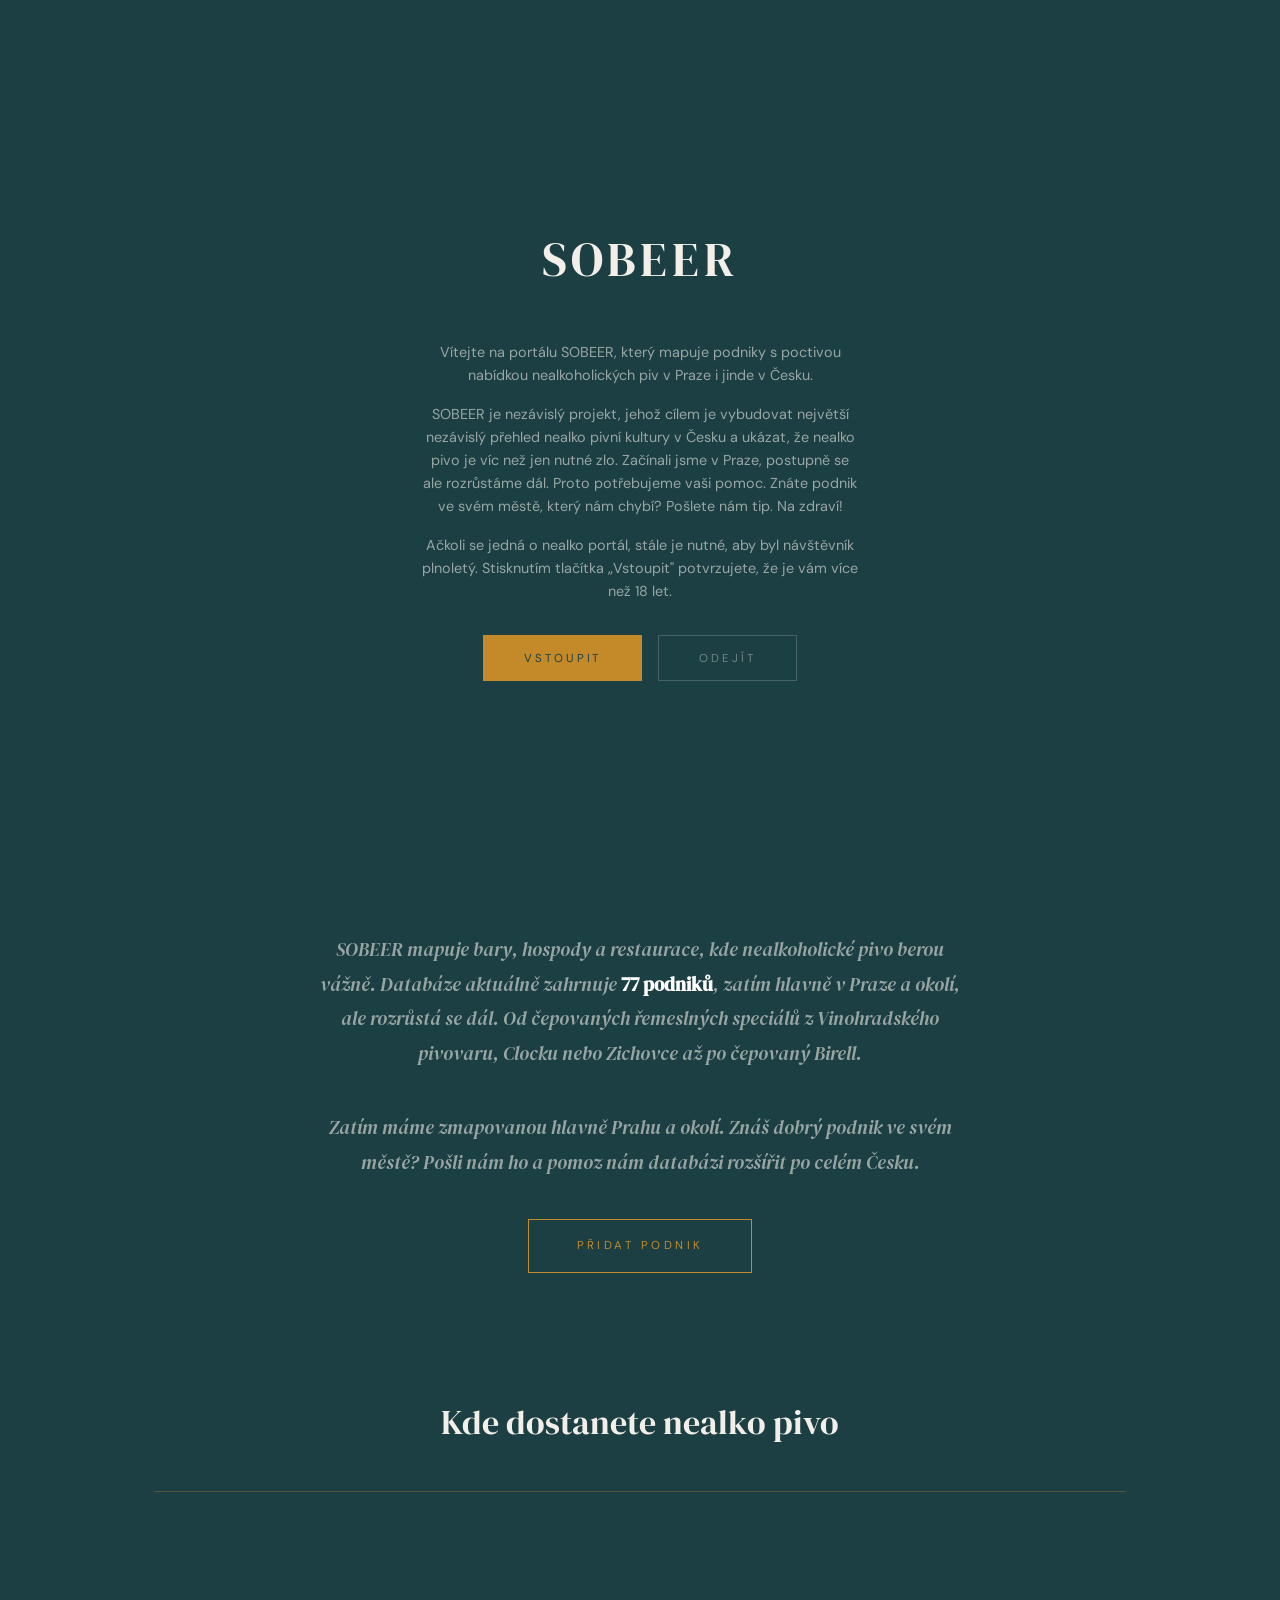
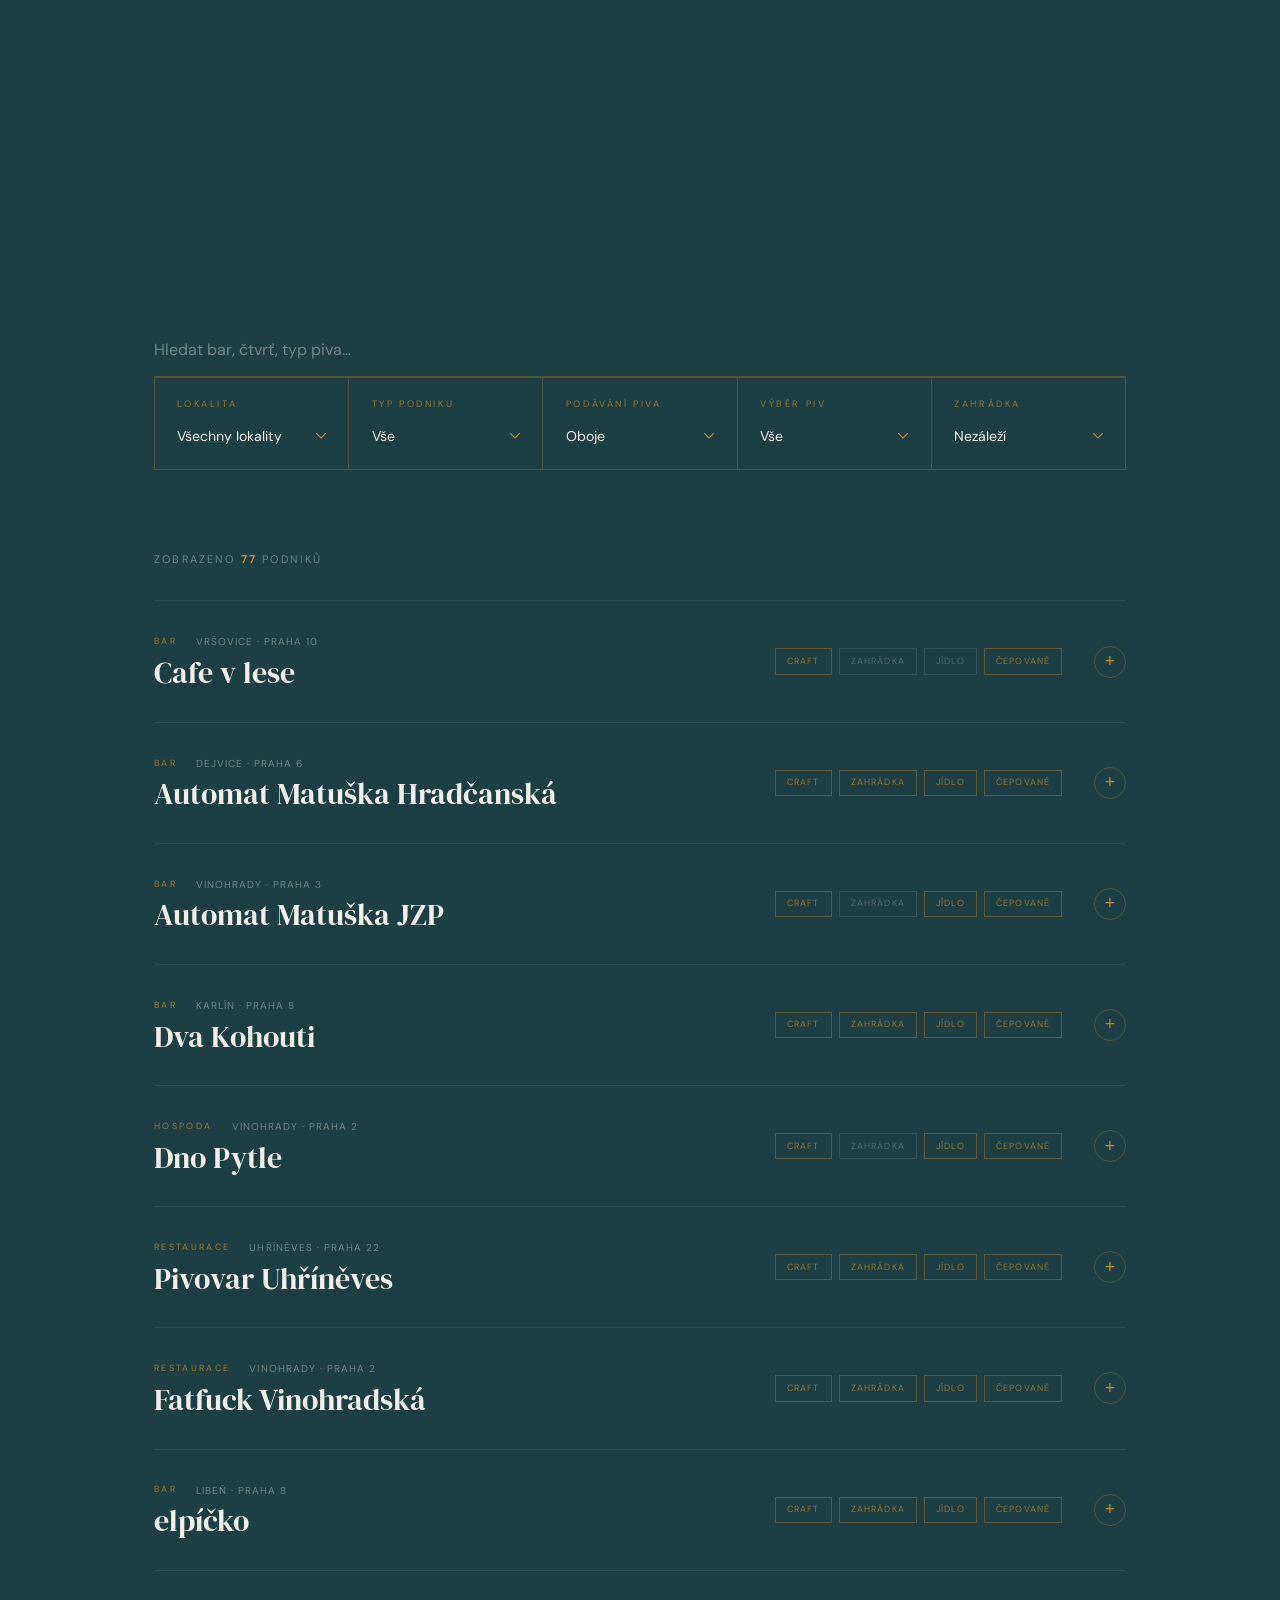
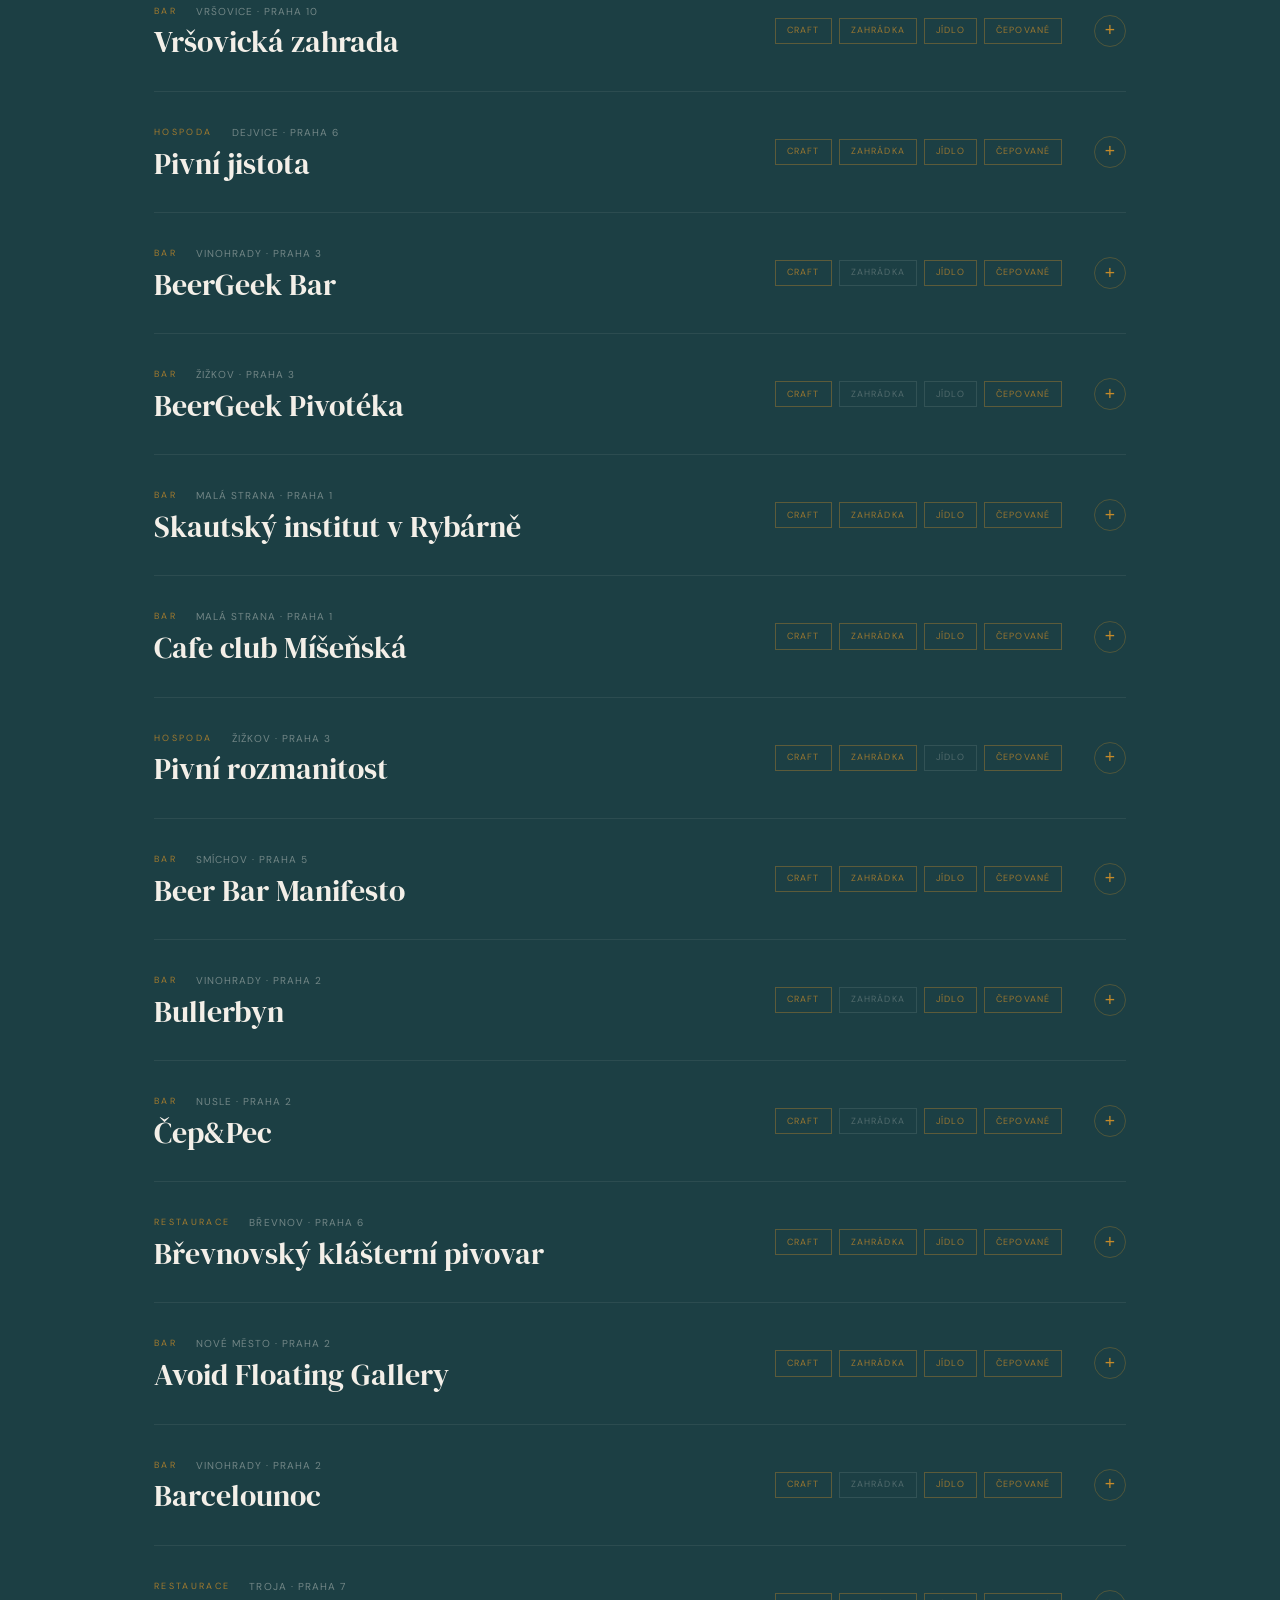
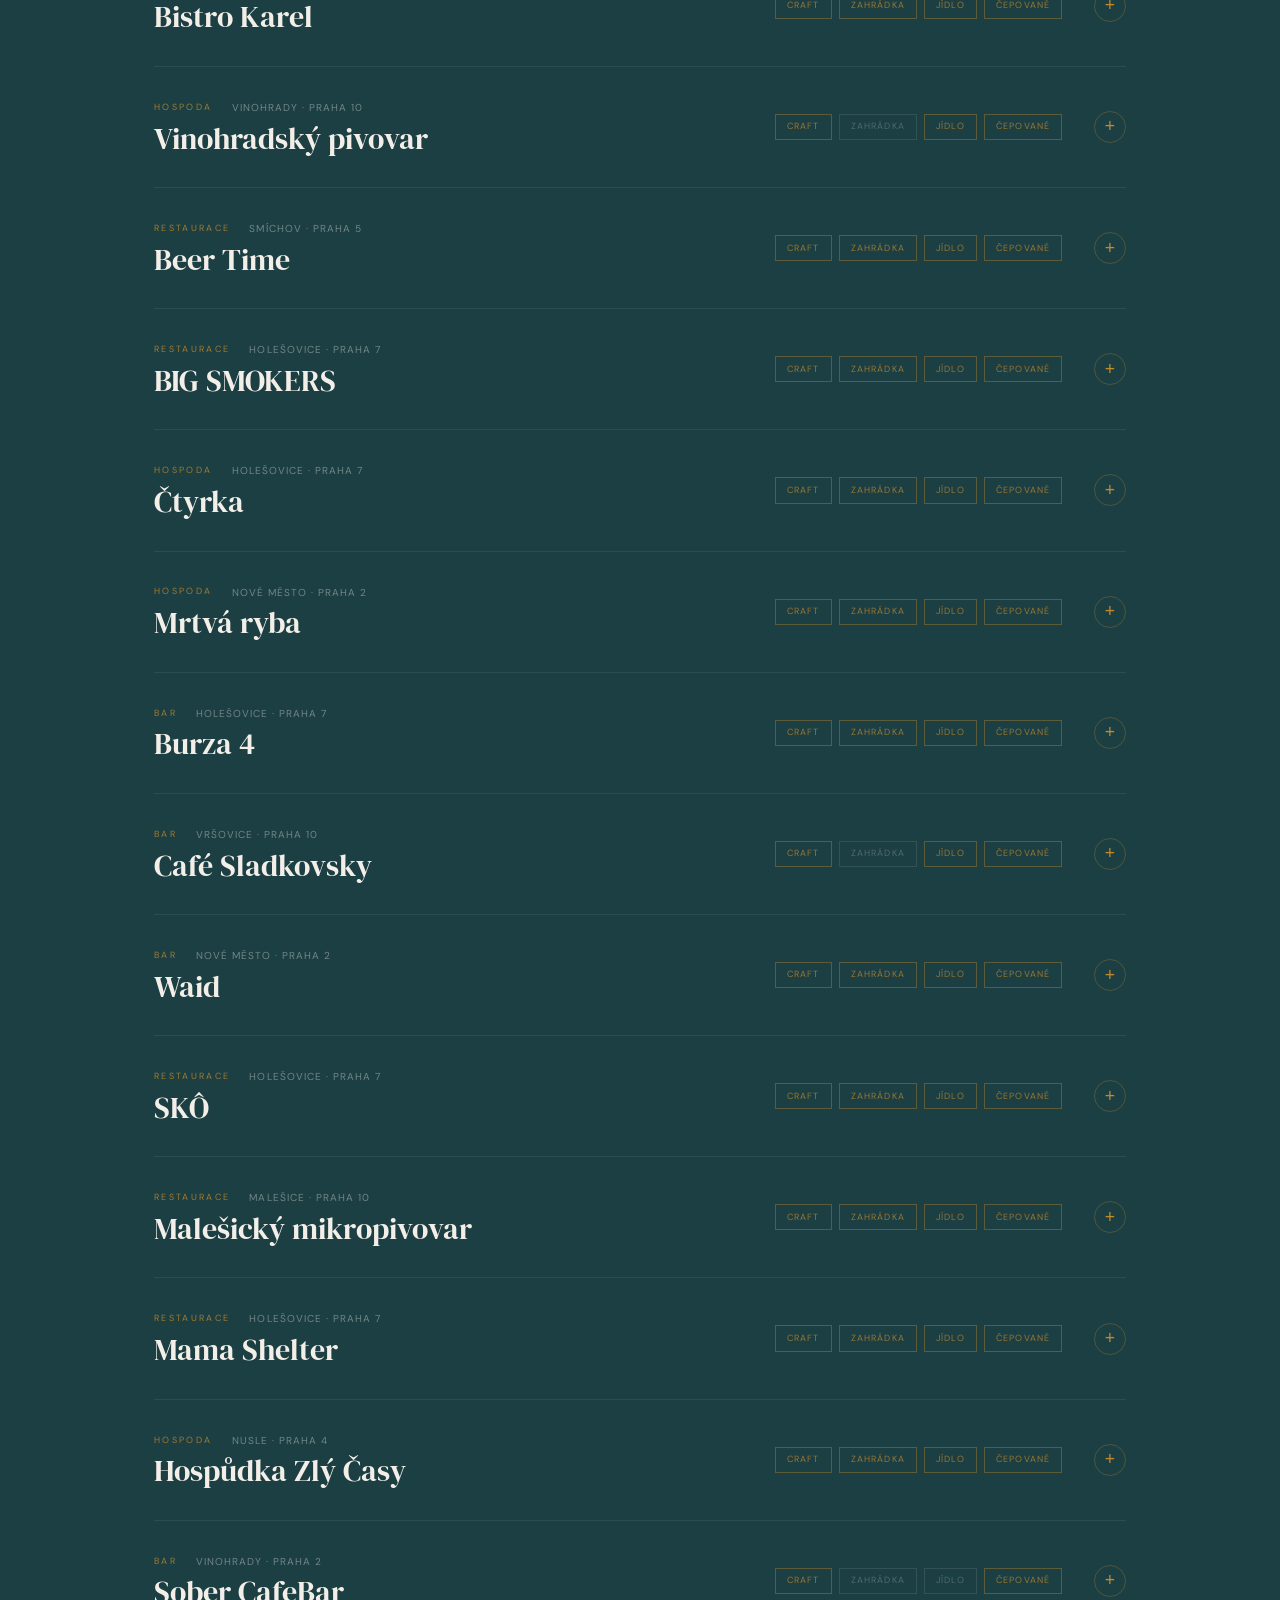
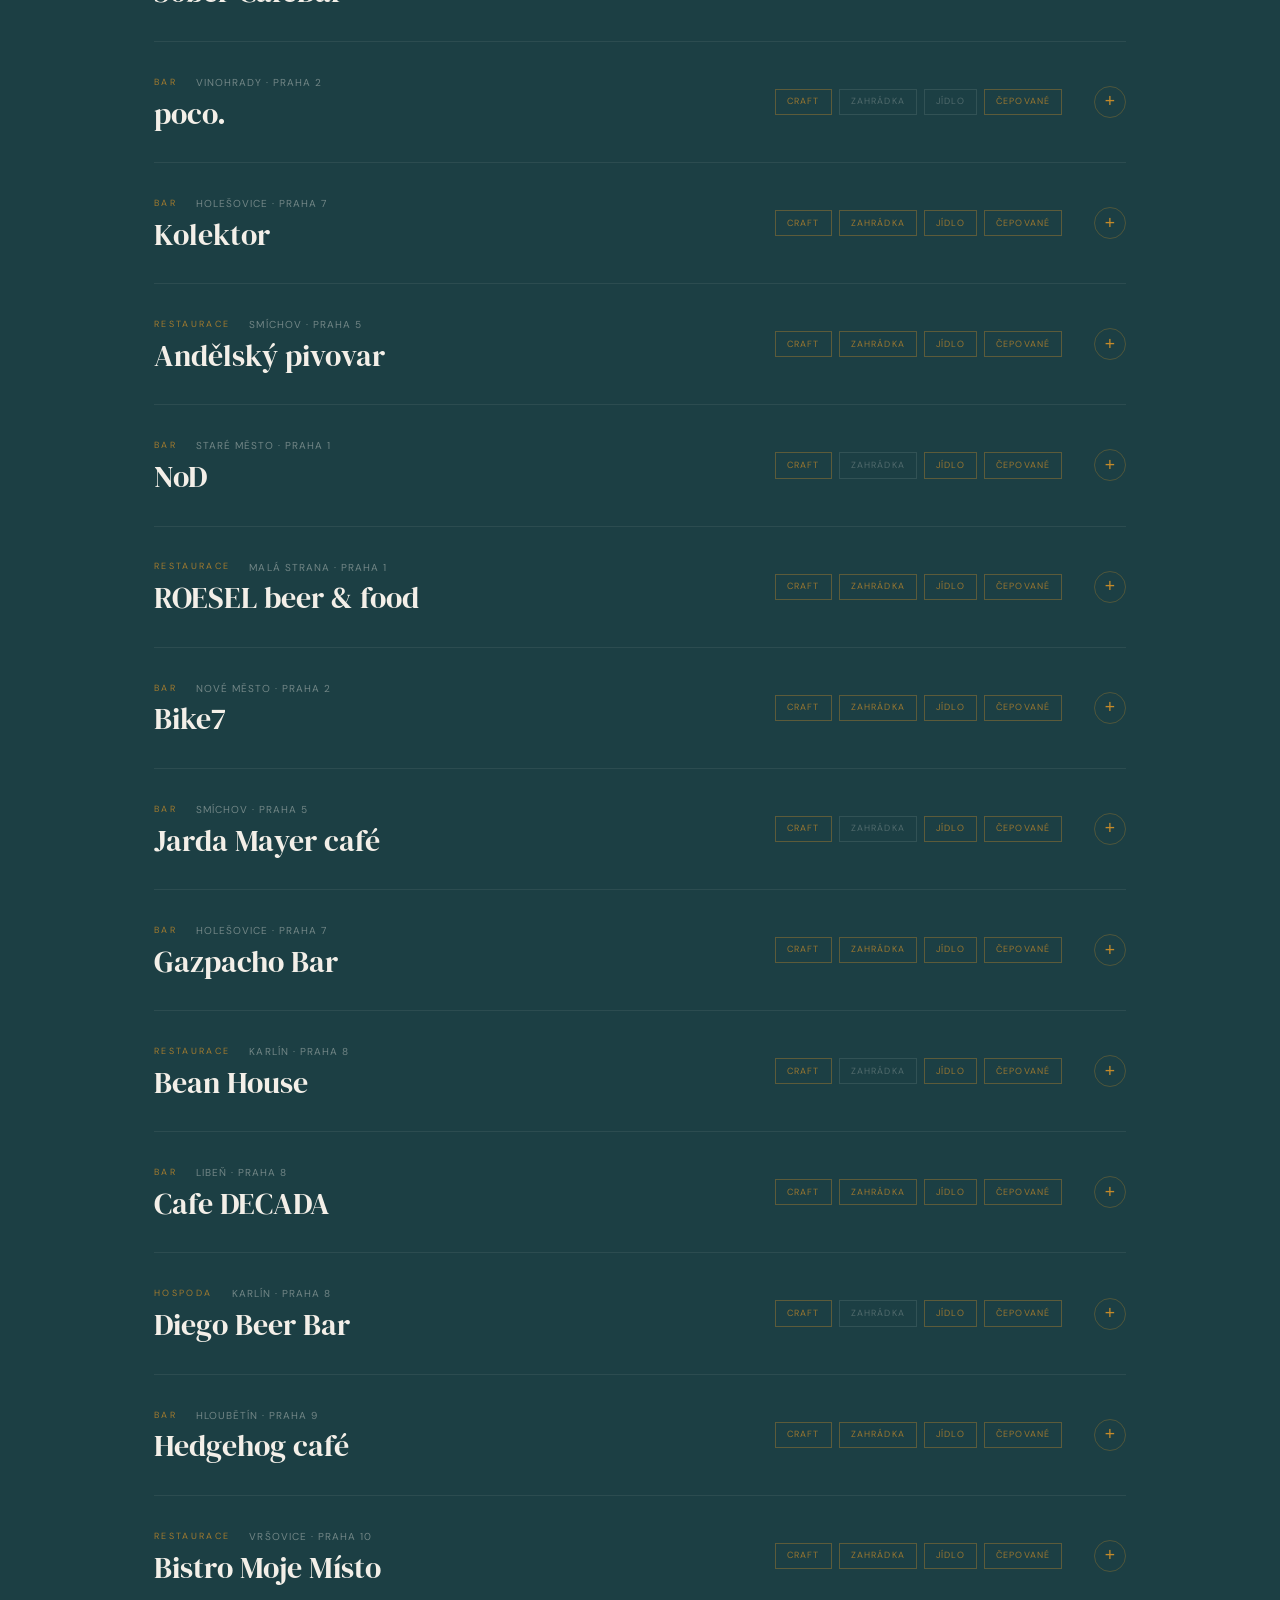
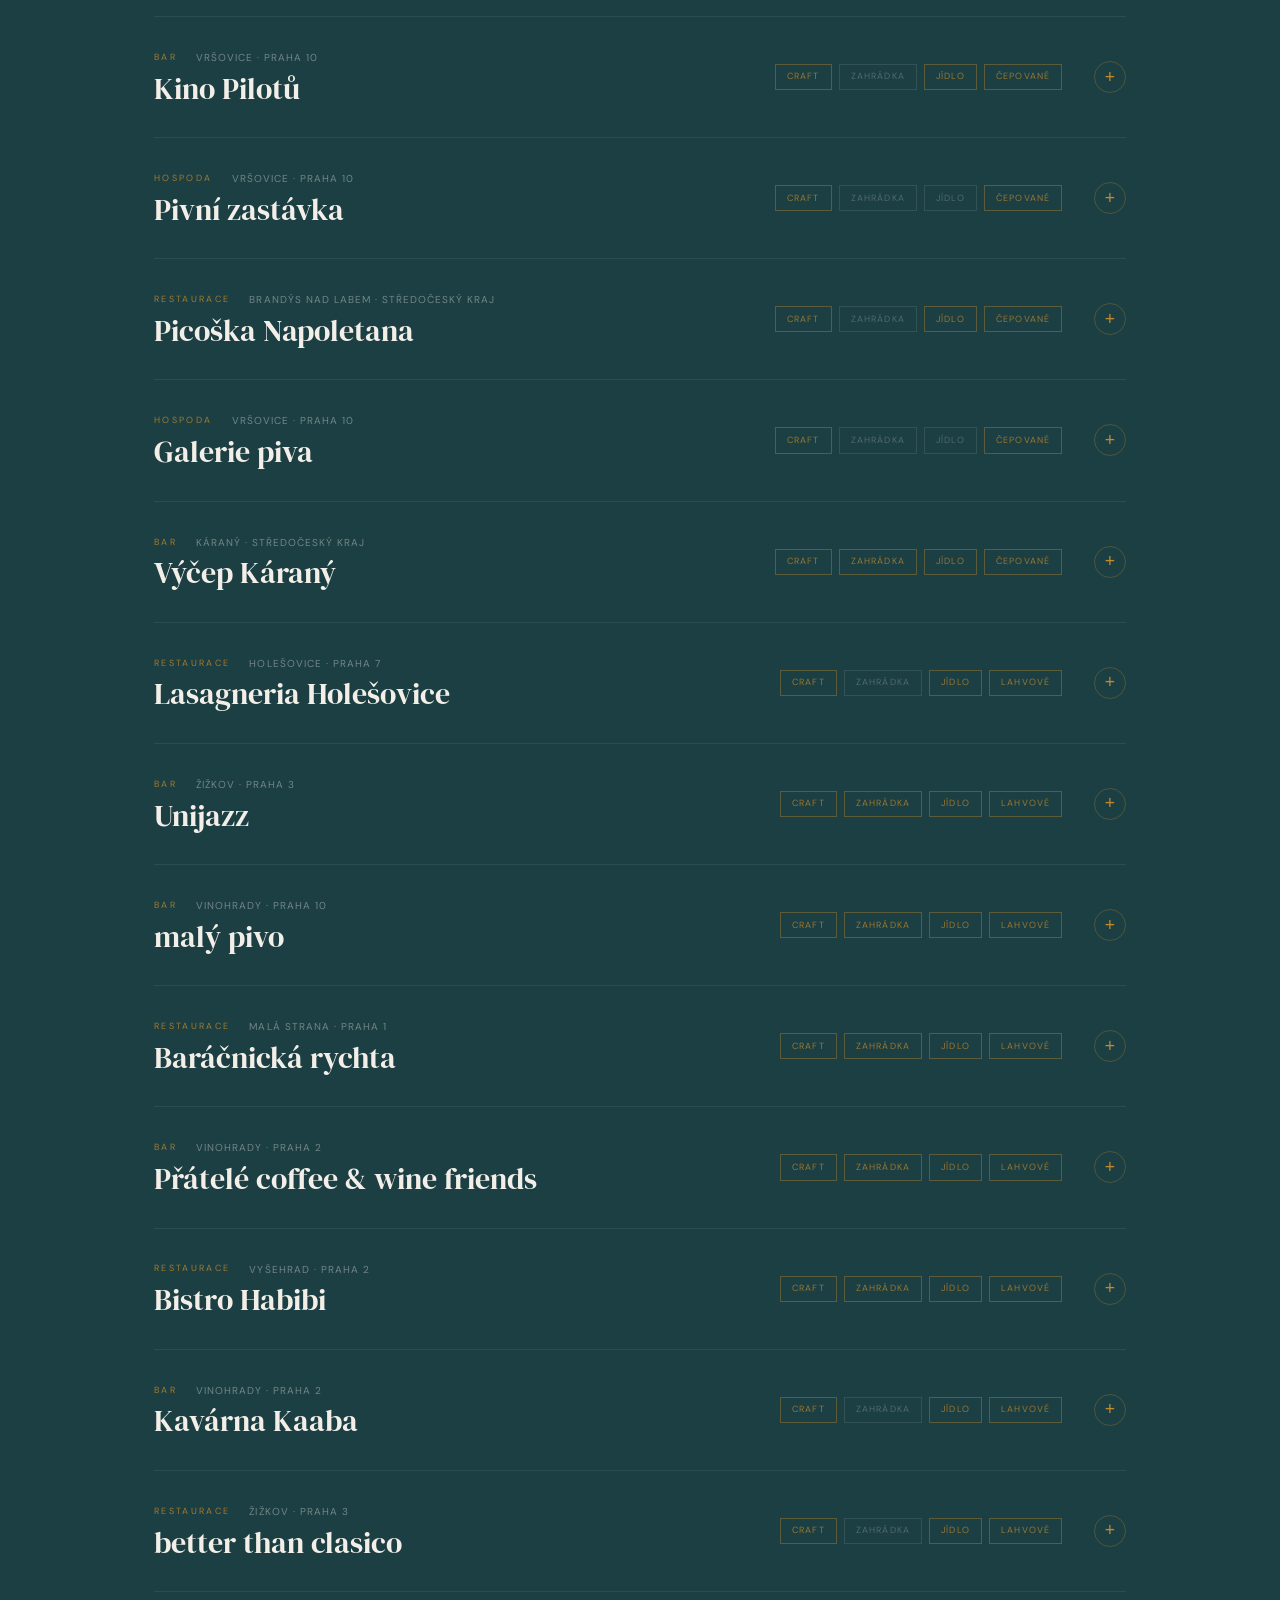
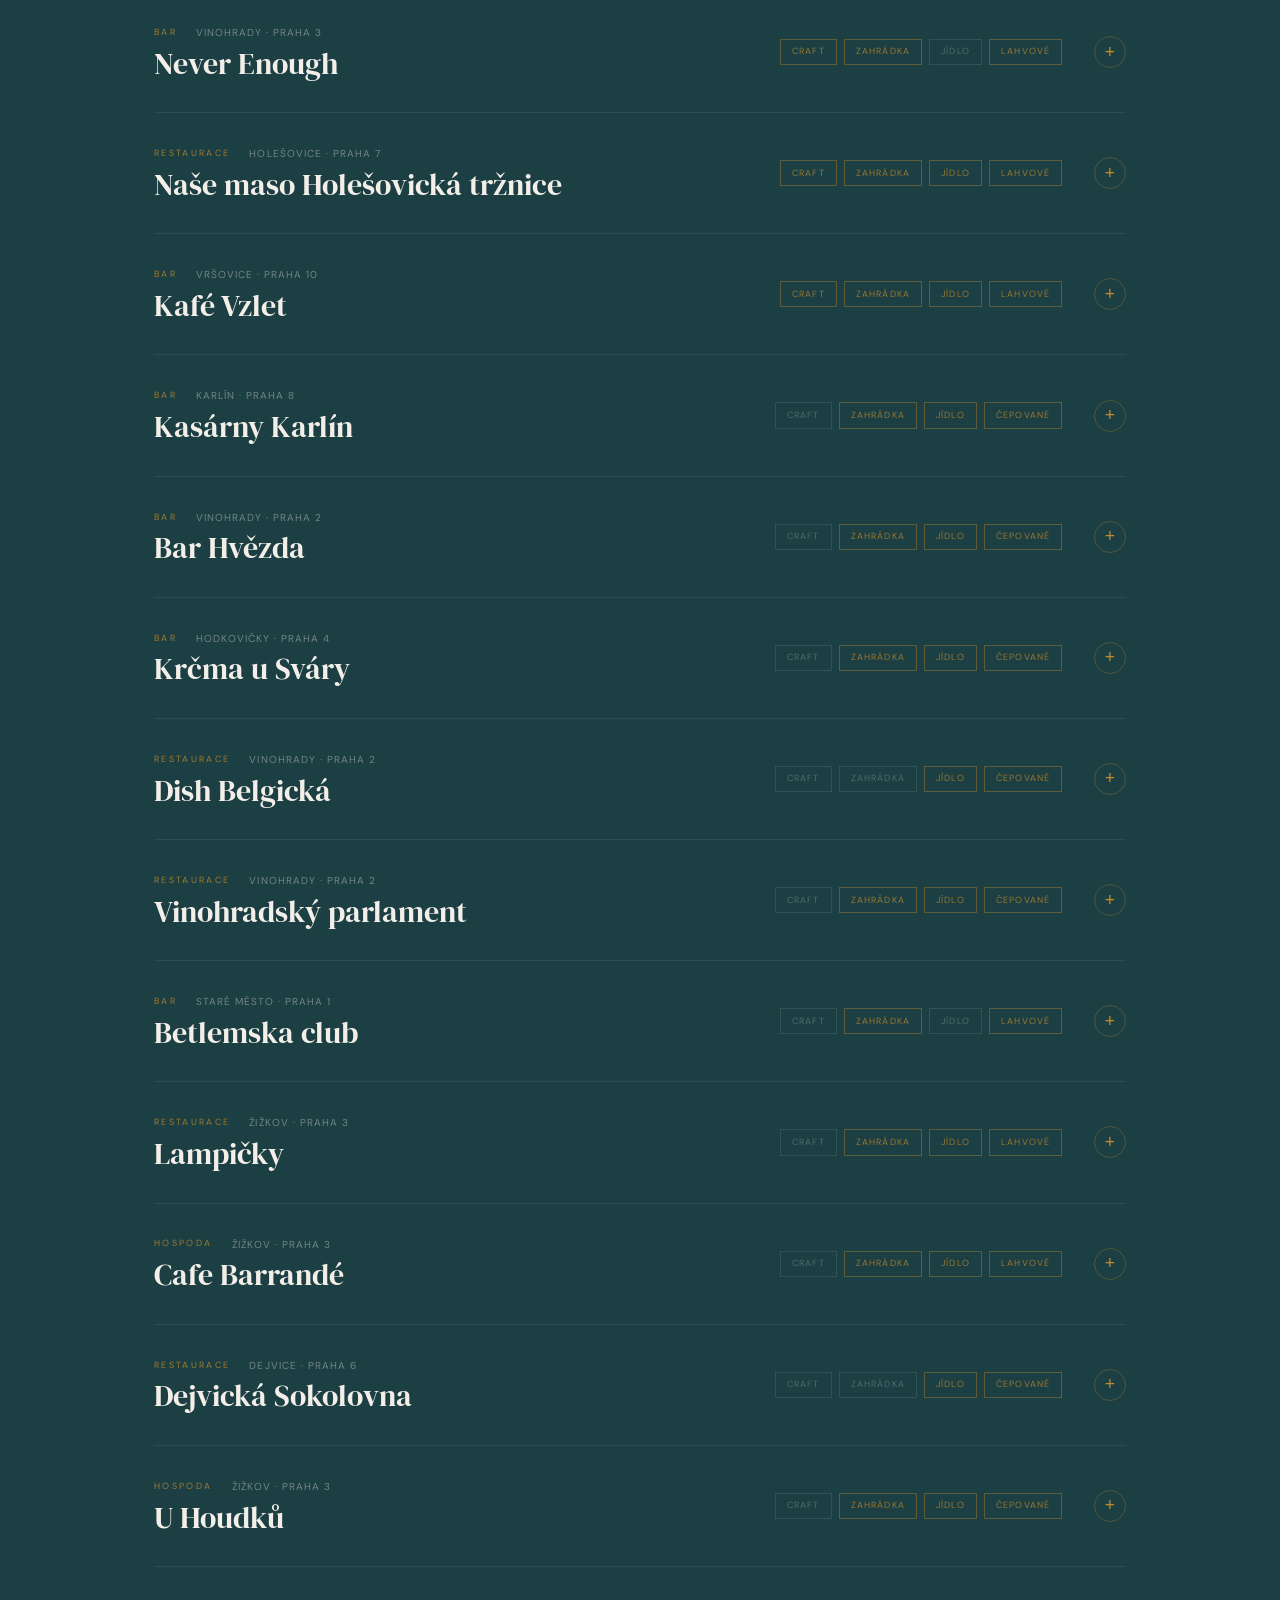
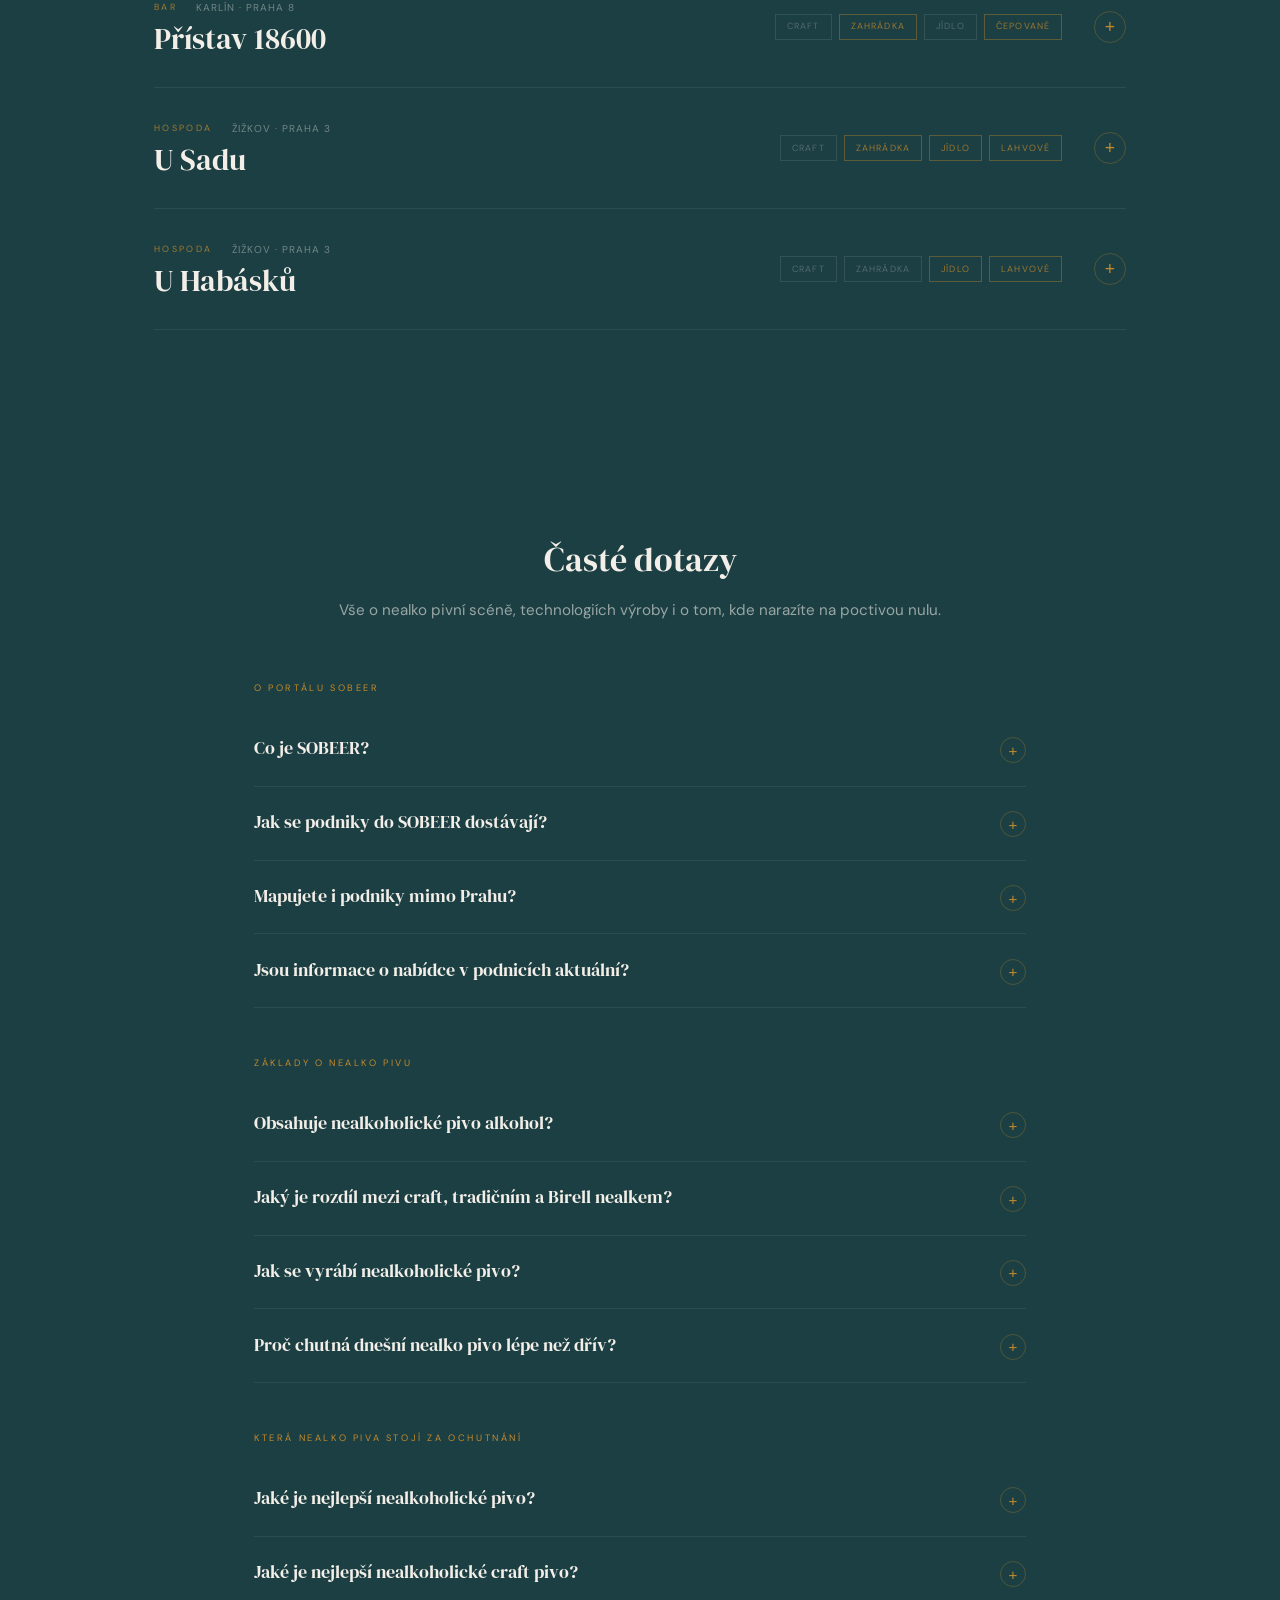
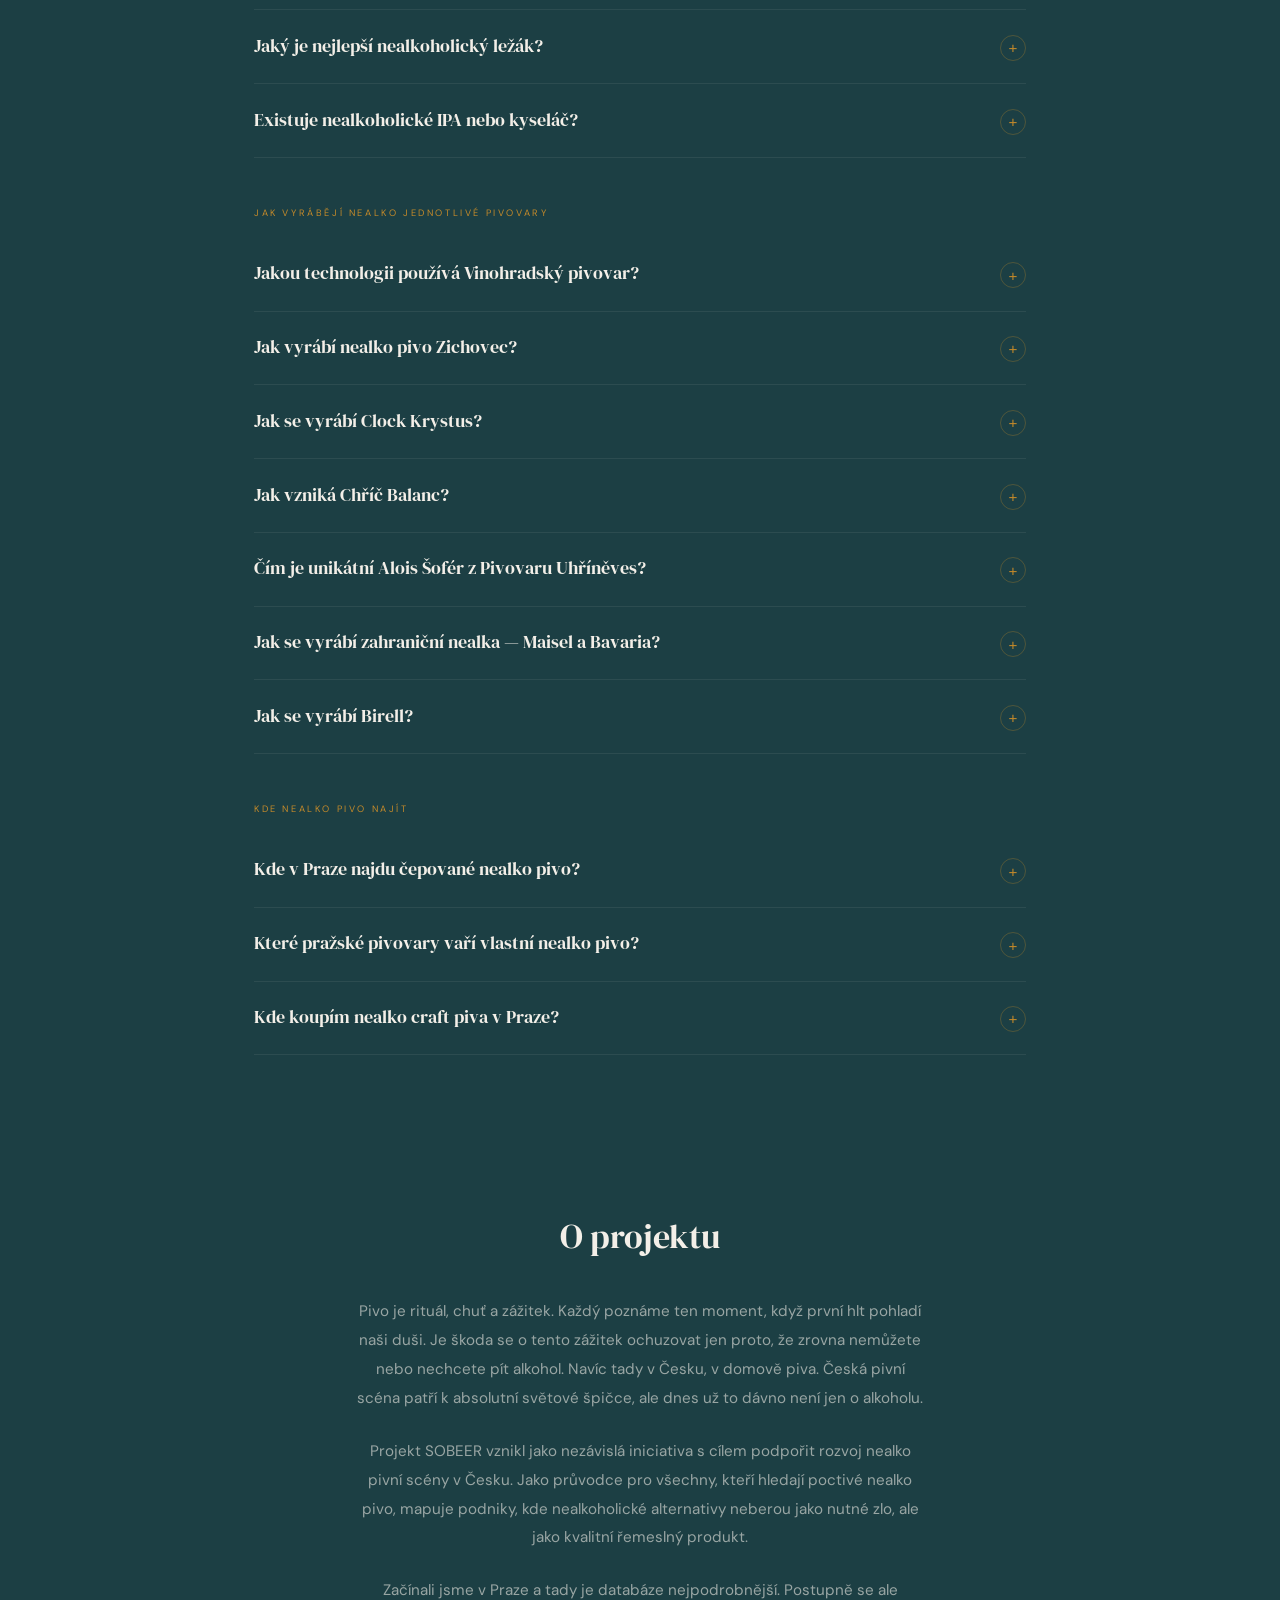
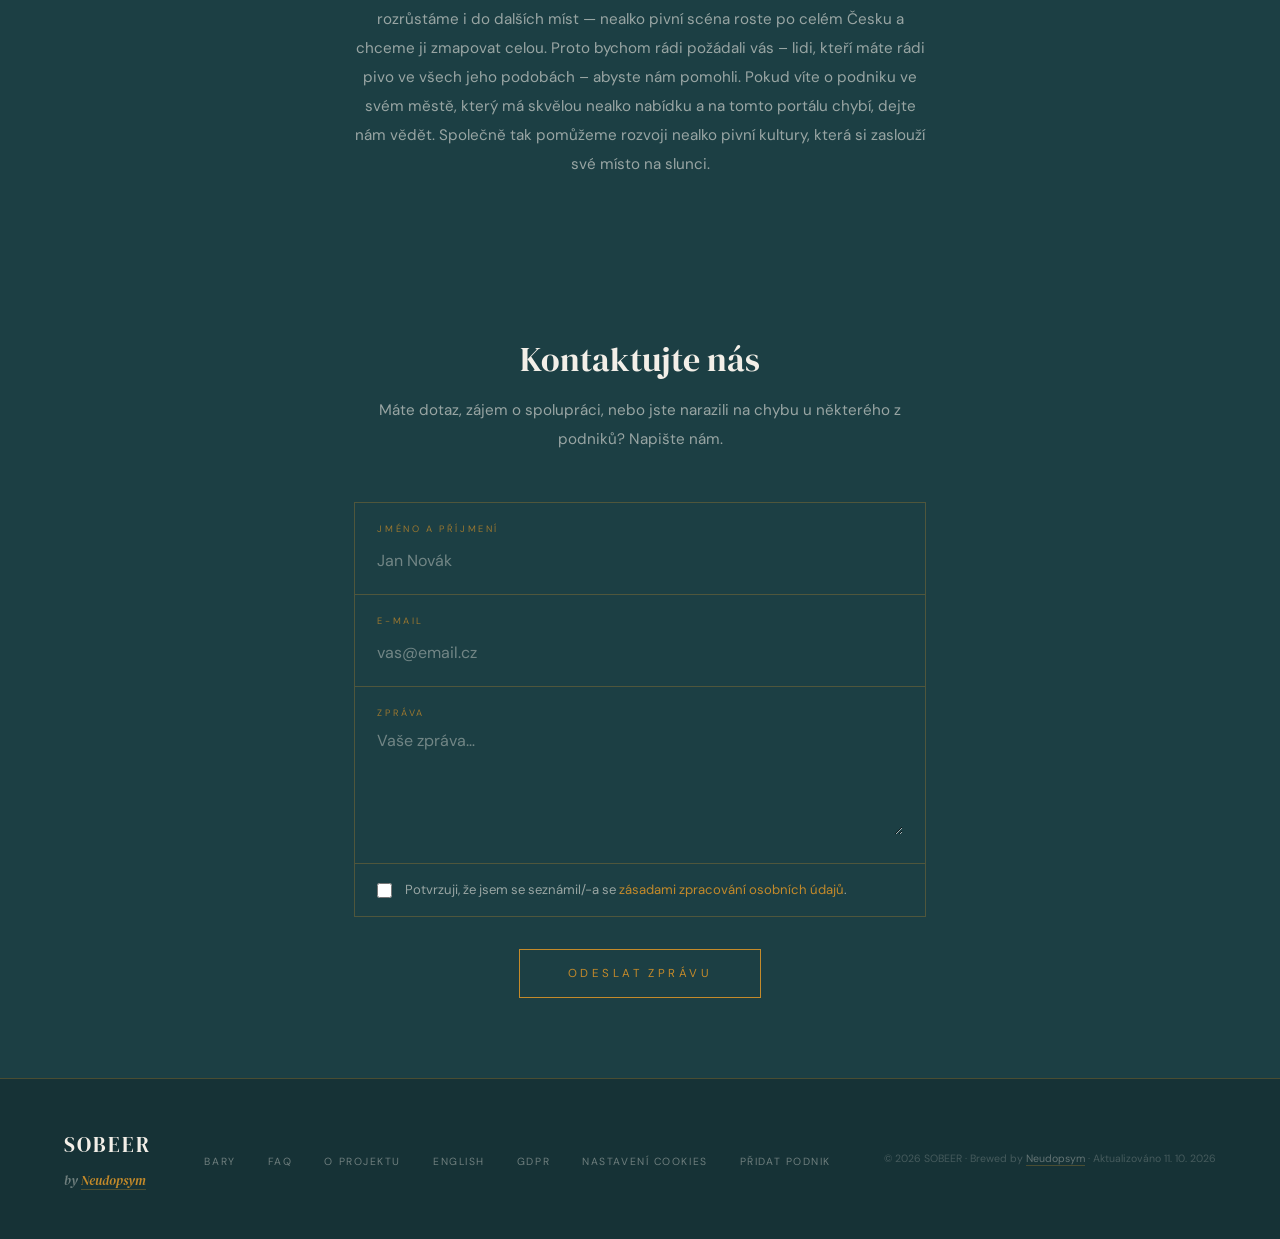
==== commit c5947236: "Update canonical and alternate links in index.html" ====
--- a/index.html
+++ b/index.html
@@ -16,7 +16,10 @@
 <meta name="description" content="SOBEER | Kam na čepované nealko pivo? Průvodce nealko pivní scénou v Praze i mimo ni. Bary, hospody a restaurace s nabídkou kvalitního nealko piva."/>
 <meta name="author" content="SOBEER"/>
 <meta name="robots" content="index, follow"/>
-<link rel="canonical" href="https://sobeer.cz"/>
+<link rel="canonical" href="https://sobeer.cz/"/>
+<link rel="alternate" hreflang="cs" href="https://sobeer.cz/"/>
+<link rel="alternate" hreflang="en" href="https://sobeer.cz/en/"/>
+<link rel="alternate" hreflang="x-default" href="https://sobeer.cz/"/>
 <meta property="og:type" content="website"/>
 <meta property="og:url" content="https://sobeer.cz"/>
 <meta property="og:title" content="SOBEER — Nealkoholické pivo v Praze a celém Česku"/>
@@ -33,9 +36,10 @@
 {
   "@context": "https://schema.org",
   "@type": "Organization",
+  "@id": "https://sobeer.cz/#organization",
   "name": "SOBEER",
   "alternateName": "SOBEER — průvodce nealko pivní scénou",
-  "url": "https://sobeer.cz",
+  "url": "https://sobeer.cz/",
   "logo": "https://sobeer.cz/android-chrome-512x512.png",
   "description": "Nezávislý průvodce nealko pivní scénou v Česku. Mapuje bary, hospody a restaurace, kde nealkoholické pivo berou jako kvalitní řemeslný produkt.",
   "email": "f.kubus7@gmail.com",
@@ -300,6 +304,7 @@
     <li><a href="#o-nas" onclick="navGoTo('#o-nas');return false;">O projektu</a></li>
     <li><a href="https://docs.google.com/forms/d/e/1FAIpQLSc26oVWWcxfFnV0y05lJRbyJ8em-22vQaTlZAj0m_smpZfCNA/viewform?usp=publish-editor" target="_blank" rel="noopener" onclick="showPage('home')">Přidat podnik</a></li>
     <li><a href="#kontakt" onclick="navGoTo('#kontakt');return false;">Kontakt</a></li>
+    <li><a href="/en/" hreflang="en" lang="en">English</a></li>
   </ul>
   <button class="hamburger" id="hamburger" onclick="toggleMenu()" aria-label="Menu">
     <span></span><span></span><span></span>
@@ -313,6 +318,7 @@
     <li><a href="#o-nas" onclick="closeMenu();navGoTo('#o-nas');return false;">O projektu</a></li>
     <li><a href="https://docs.google.com/forms/d/e/1FAIpQLSc26oVWWcxfFnV0y05lJRbyJ8em-22vQaTlZAj0m_smpZfCNA/viewform?usp=publish-editor" target="_blank" rel="noopener" onclick="closeMenu();showPage('home')">Přidat podnik</a></li>
     <li><a href="#kontakt" onclick="closeMenu();navGoTo('#kontakt');return false;">Kontakt</a></li>
+    <li><a href="/en/" hreflang="en" lang="en">English</a></li>
   </ul>
 </div>
 
@@ -720,13 +726,20 @@
     <li><a href="#bary">Bary</a></li>
     <li><a href="#faq">FAQ</a></li>
     <li><a href="#o-nas">O projektu</a></li>
+    <li><a href="/en/" hreflang="en" lang="en">English</a></li>
     <li><a onclick="showPage('gdpr')">GDPR</a></li>
     <li><a href="#" onclick="if(window.Cookiebot)Cookiebot.renew();return false;">Nastavení cookies</a></li>
     <li><a href="https://docs.google.com/forms/d/e/1FAIpQLSc26oVWWcxfFnV0y05lJRbyJ8em-22vQaTlZAj0m_smpZfCNA/viewform?usp=publish-editor" target="_blank" rel="noopener">Přidat podnik</a></li>
   </ul>
-  <span class="footer-copy">&copy; 2026 SOBEER · Brewed by <a href="https://neudopsym.cz" target="_blank" rel="noopener me" style="color:rgba(243,239,232,0.35);text-decoration:none;border-bottom:1px solid var(--amber-dim)">Neudopsym</a> · Aktualizováno <time id="last-updated" datetime="2026-08-12">12. 8. 2026</time></span>
+  <span class="footer-copy">&copy; 2026 SOBEER · Brewed by <a href="https://neudopsym.cz" target="_blank" rel="noopener me" style="color:rgba(243,239,232,0.35);text-decoration:none;border-bottom:1px solid var(--amber-dim)">Neudopsym</a> · Aktualizováno <time id="last-updated" datetime="2026-10-11">11. 10. 2026</time></span>
 </footer>
 
-<script src="sobeer.js"></script>
+<!-- data-cookieconsent="ignore" — bars.js a sobeer.js jsou funkční kód webu (age gate,
+     seznam podniků, filtry, mapa). Cookiebot je v režimu auto blokoval kvůli volání
+     dataLayer.push ve funkci track(), čímž přestala fungovat age gate.
+     Samotný track() nic neukládá, o odeslání do GA4 rozhoduje GTM podle souhlasu.
+     bars.js = sdílená data pro CZ i EN verzi, musí se načíst první. -->
+<script src="bars.js" data-cookieconsent="ignore"></script>
+<script src="sobeer.js" data-cookieconsent="ignore"></script>
 </body>
 </html>
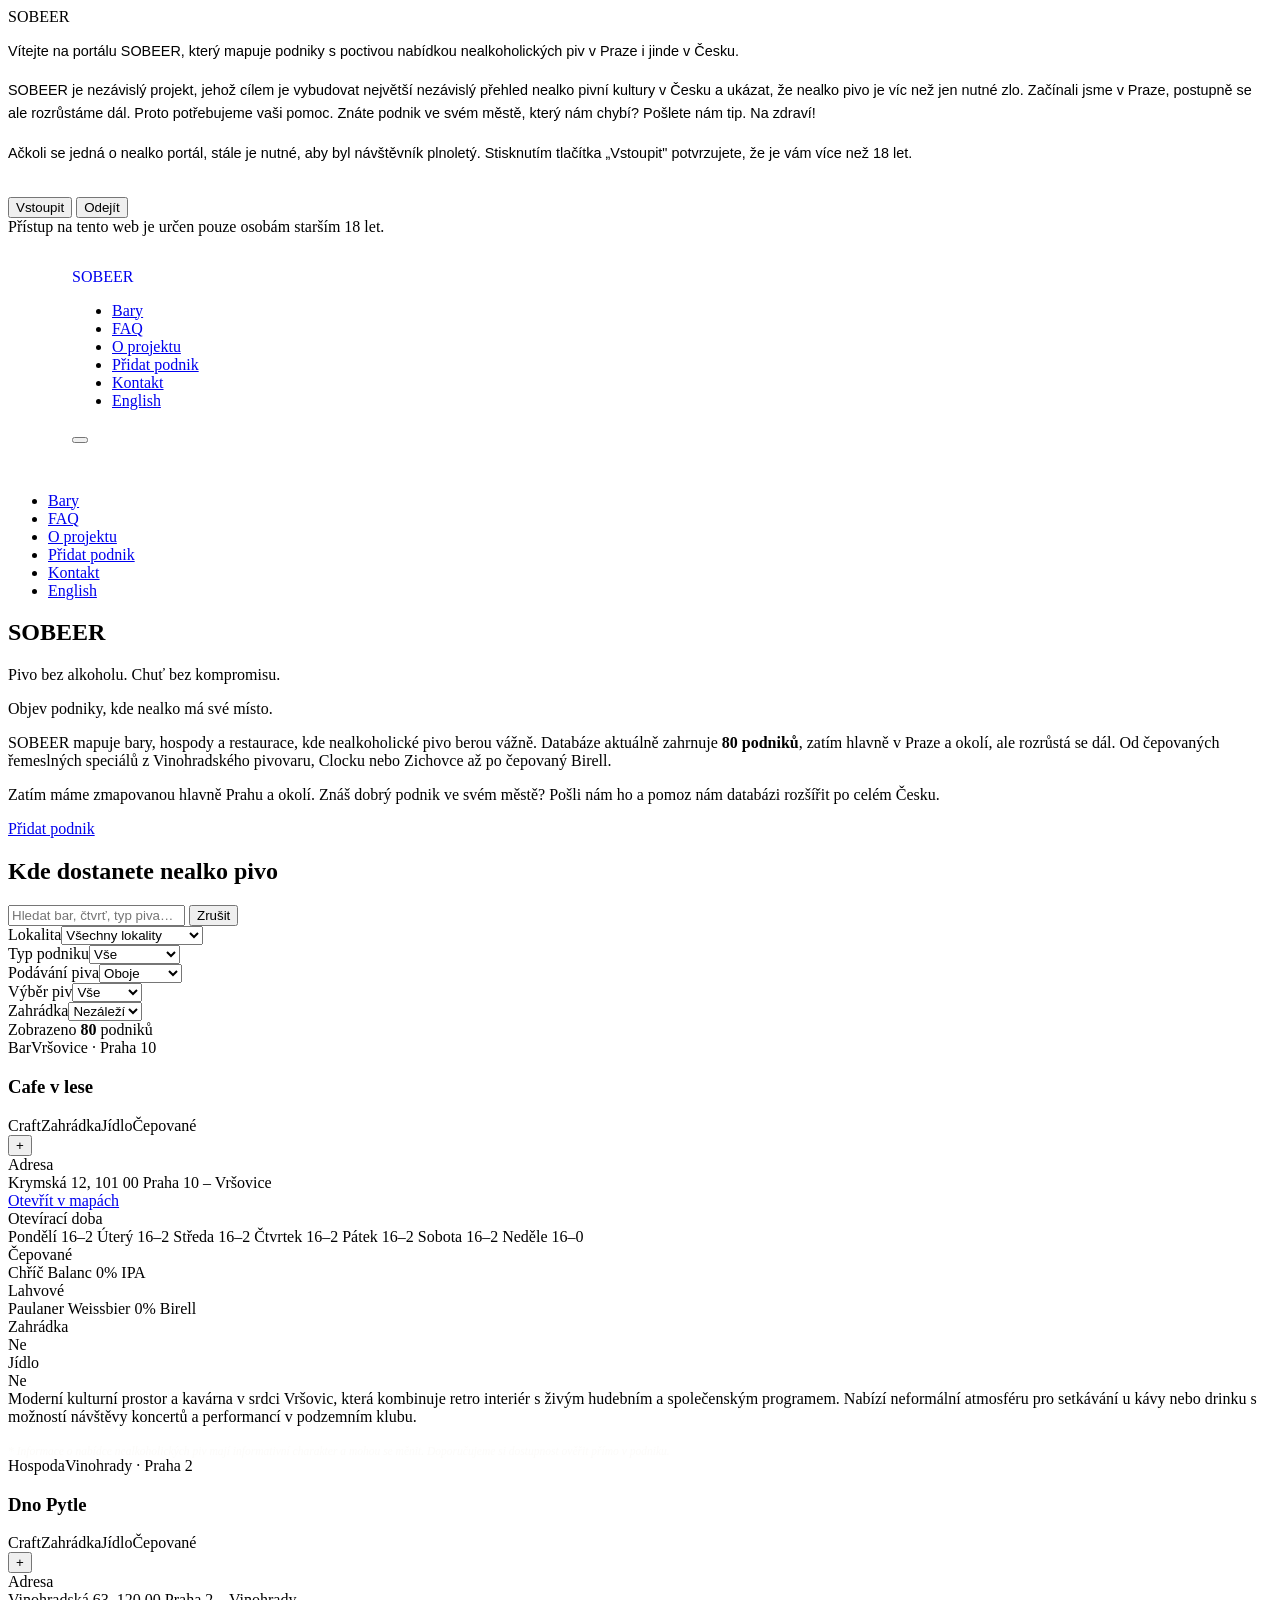
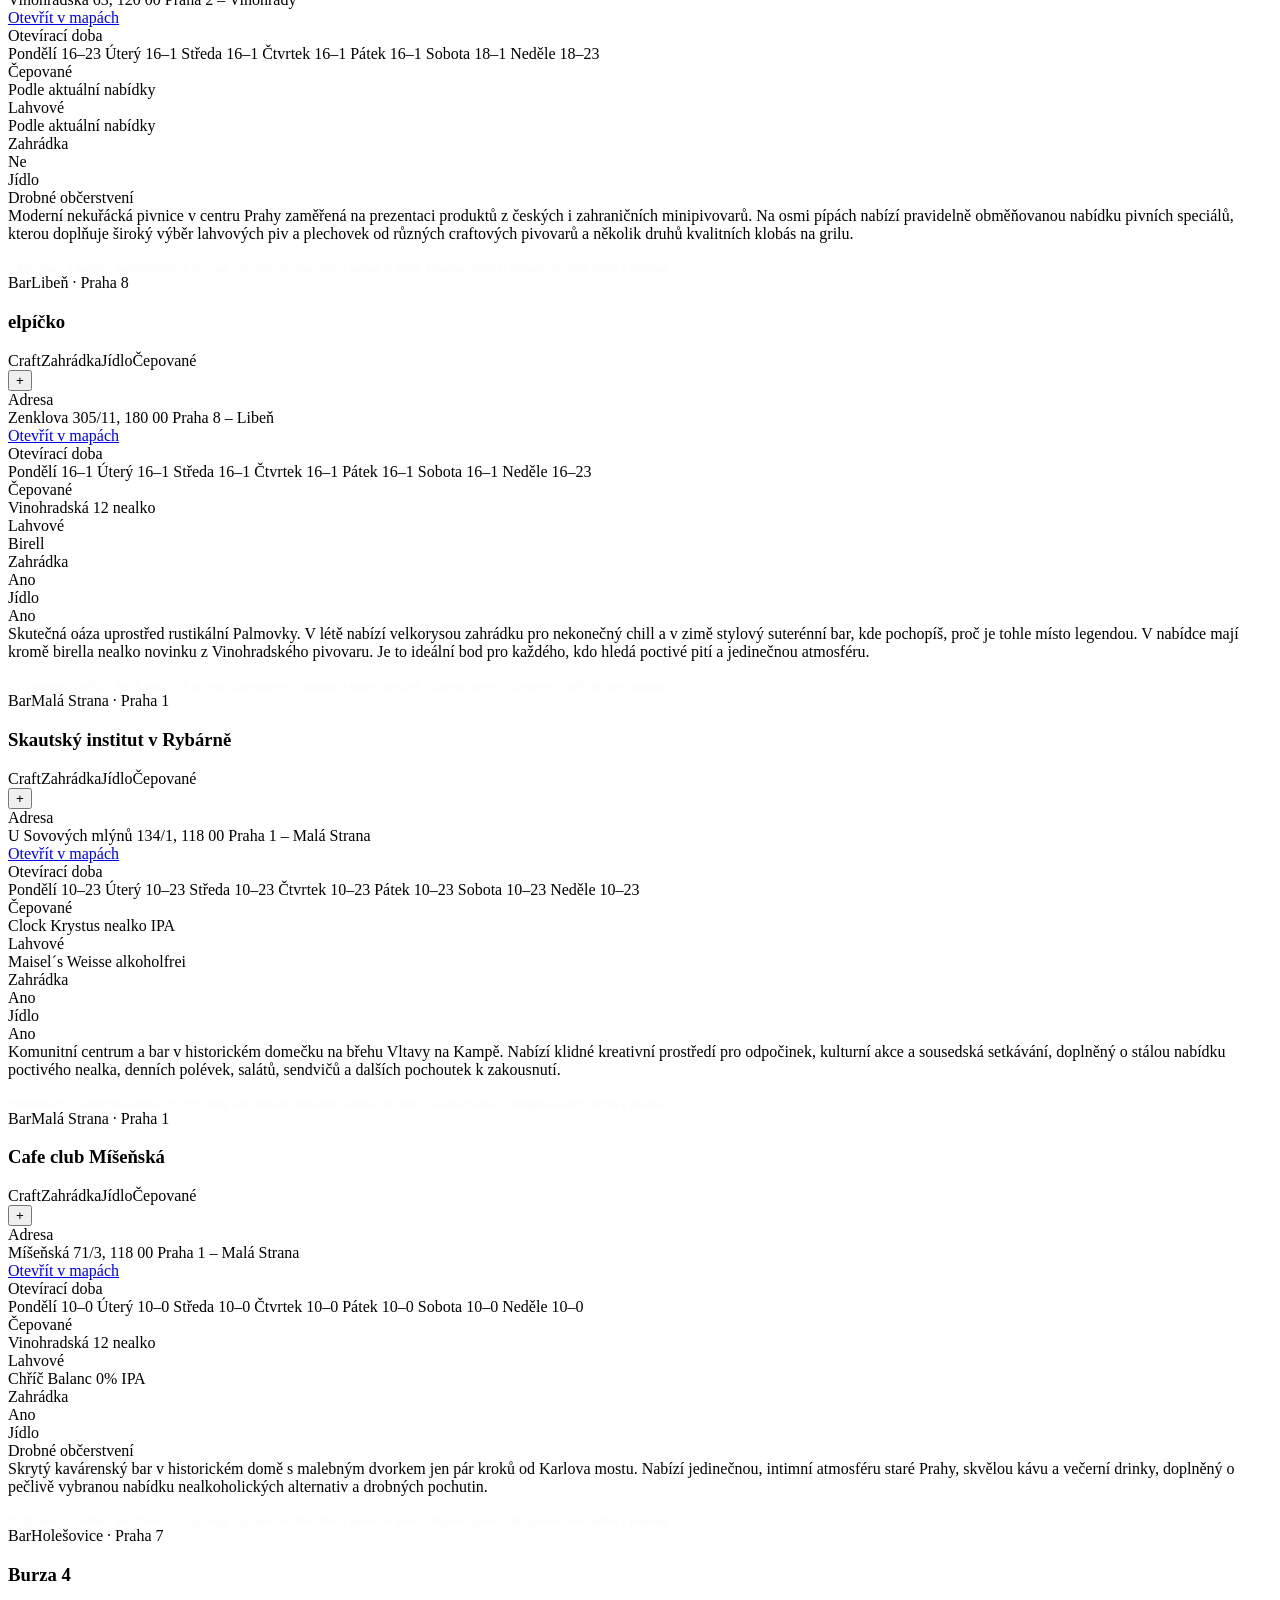
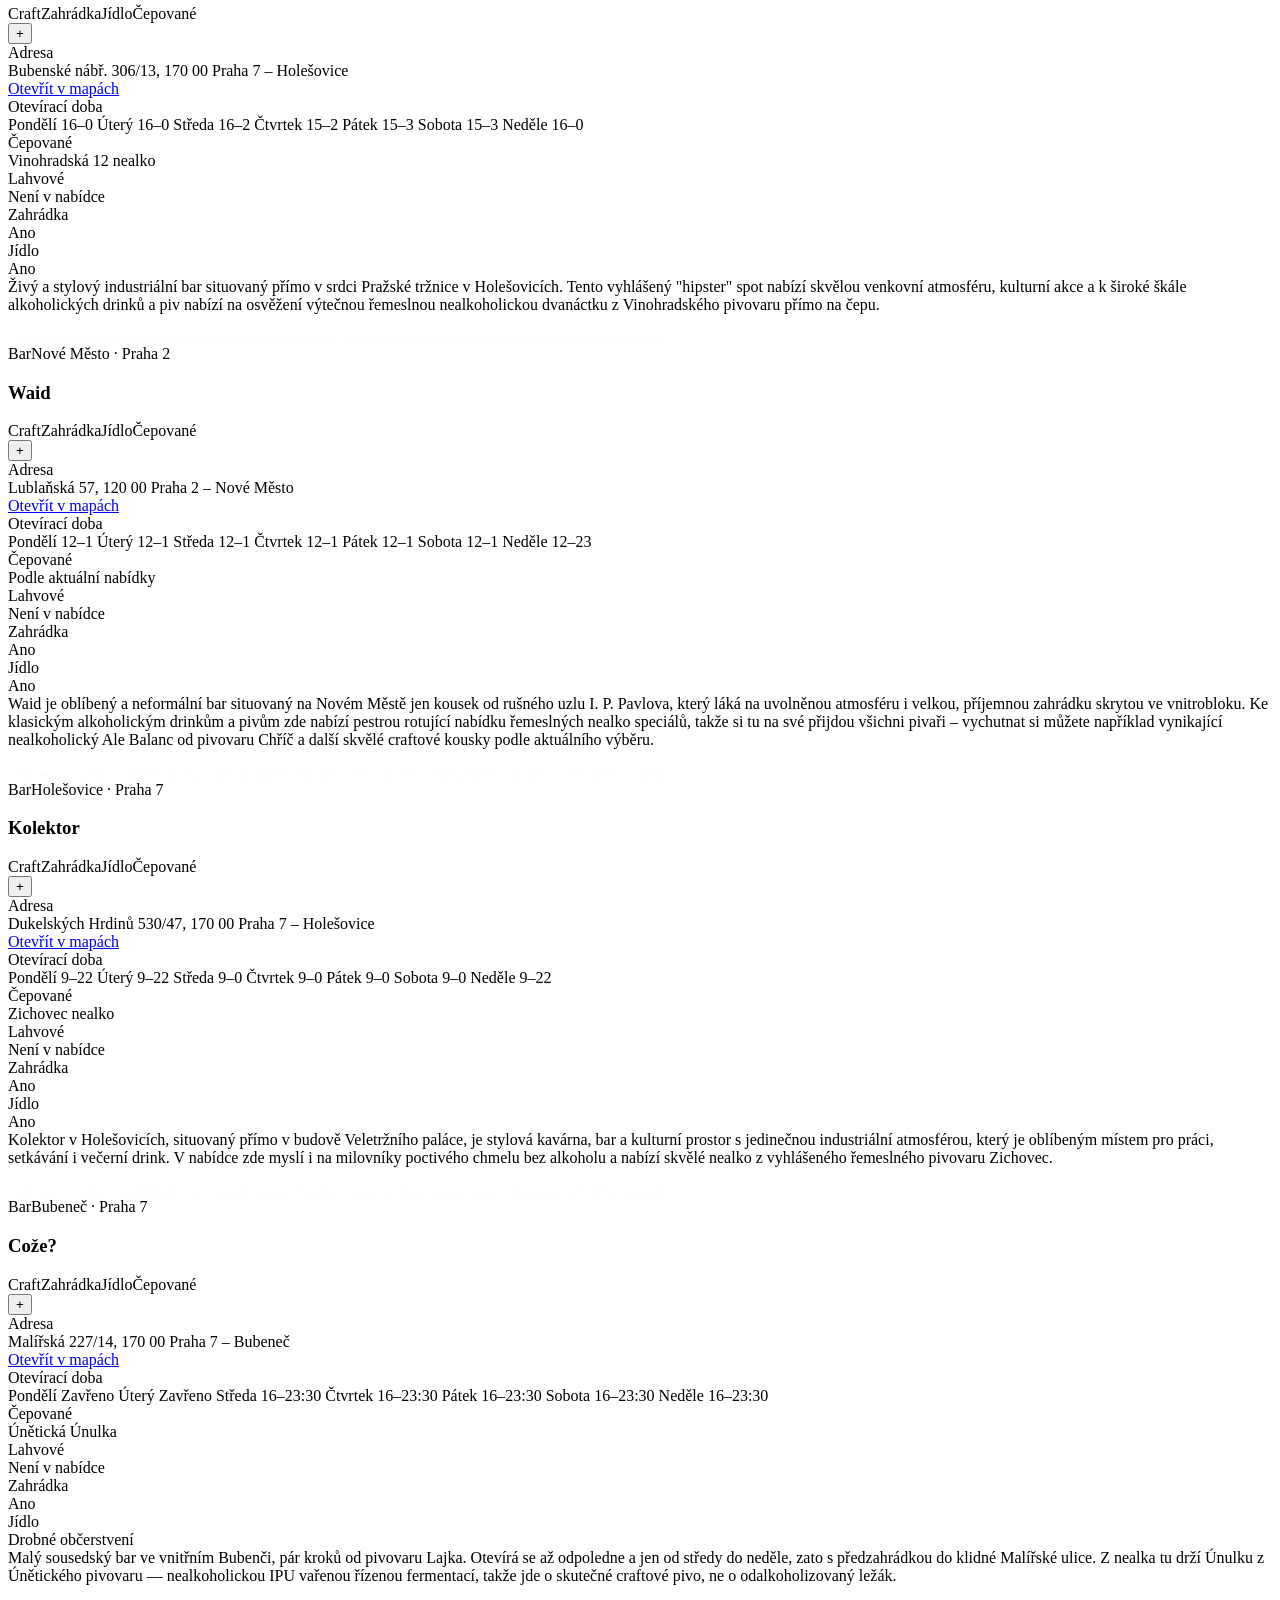
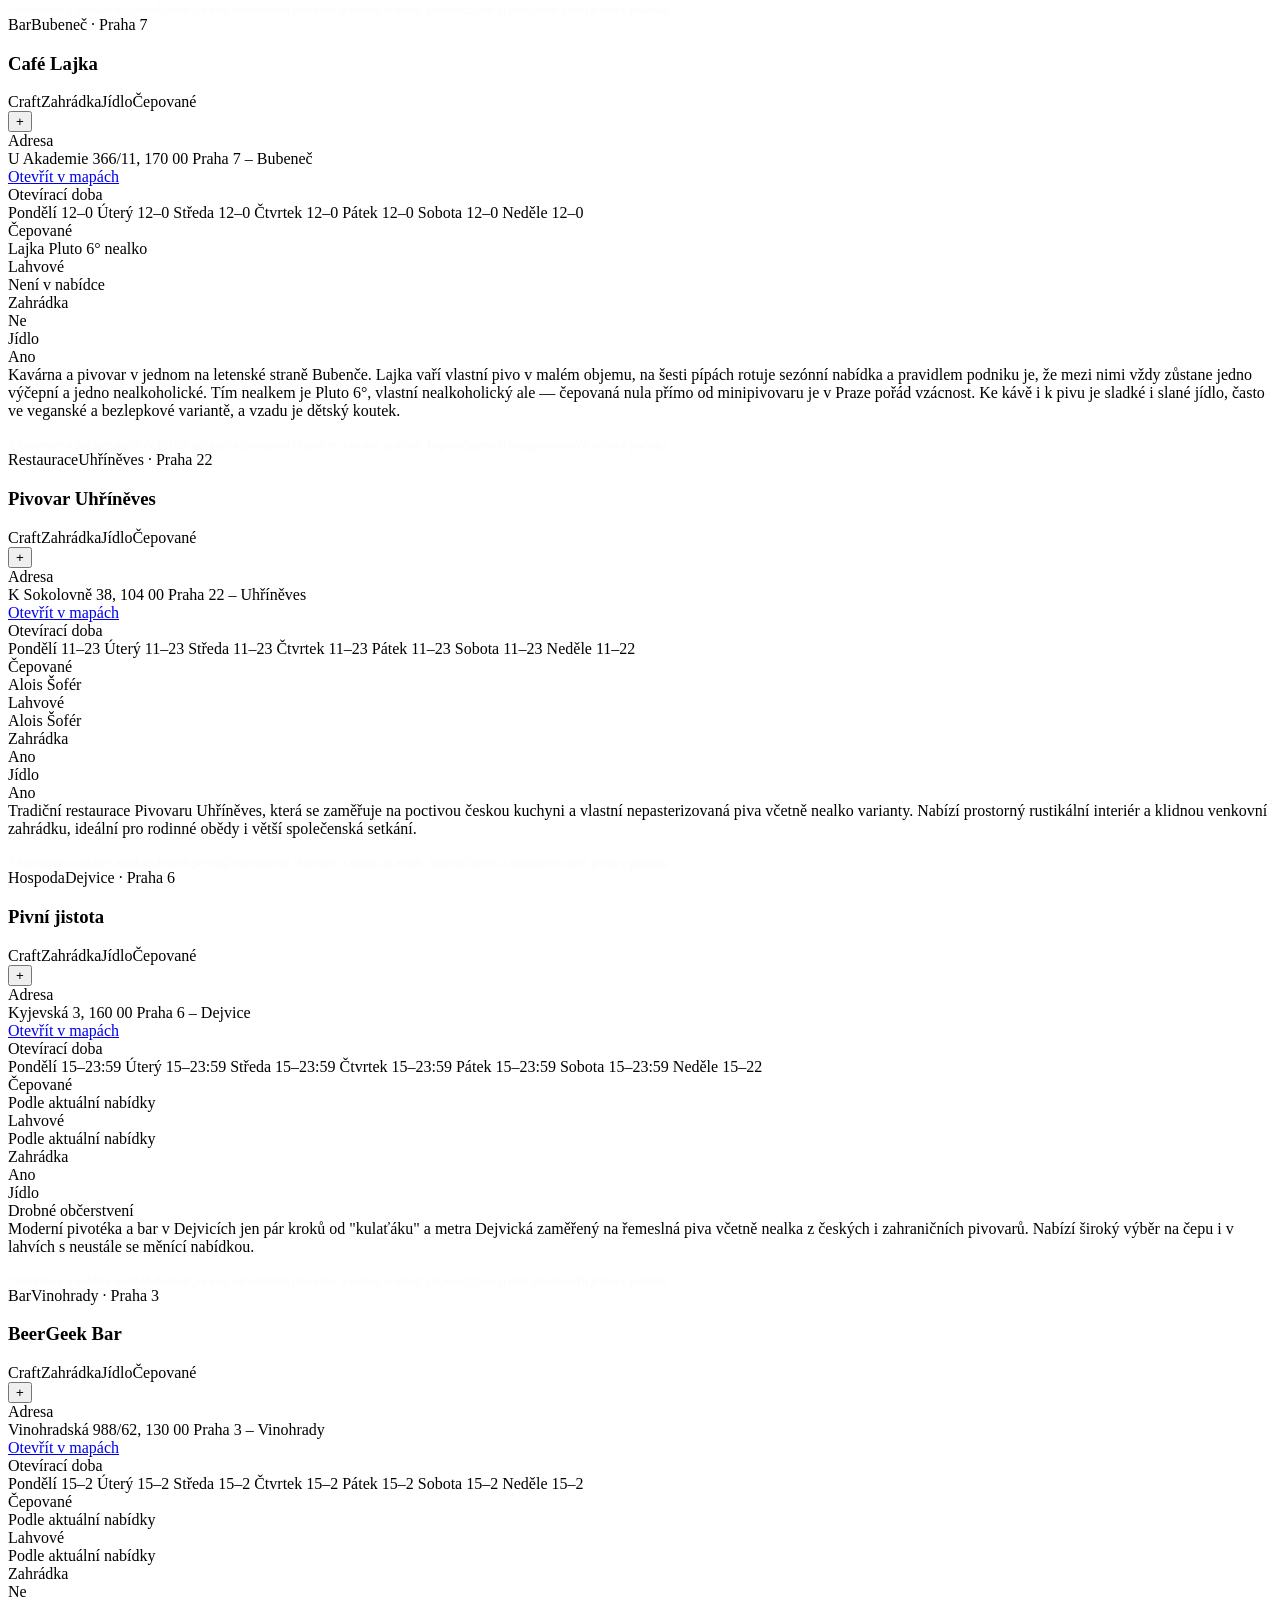
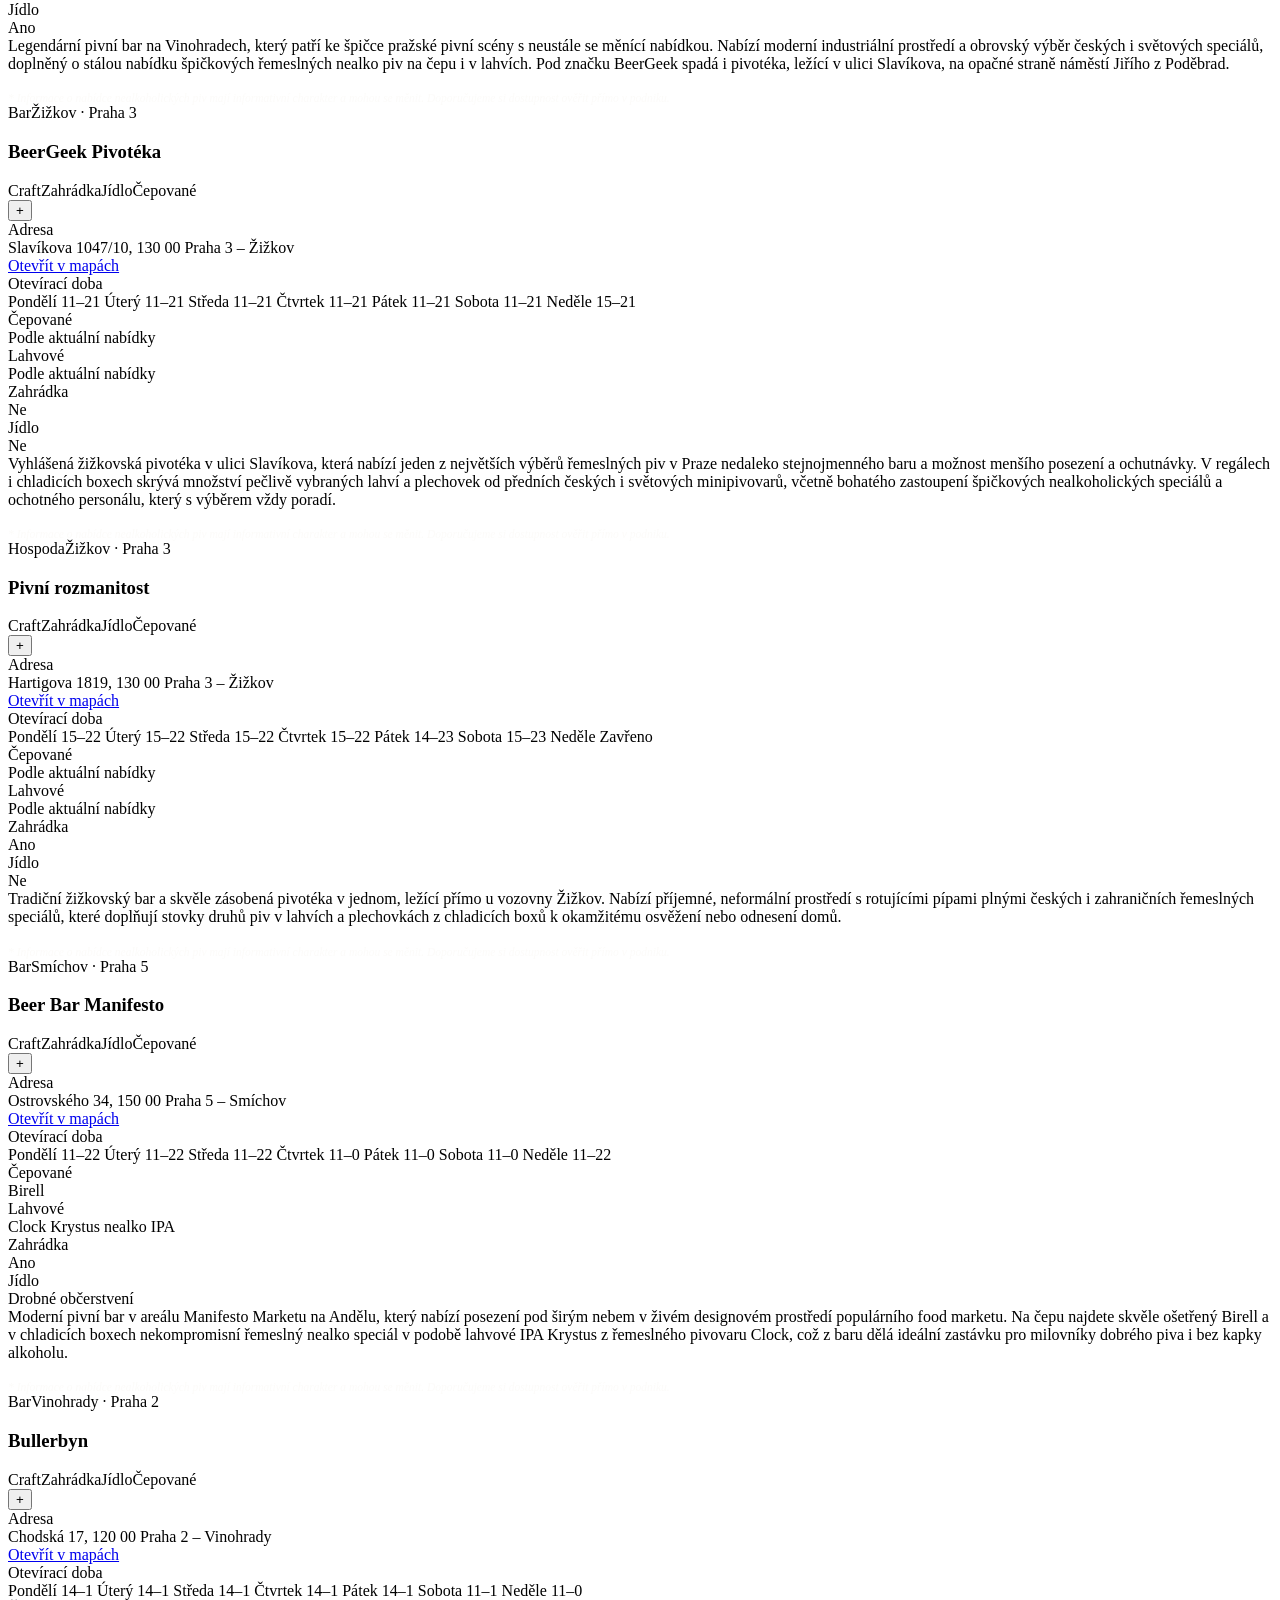
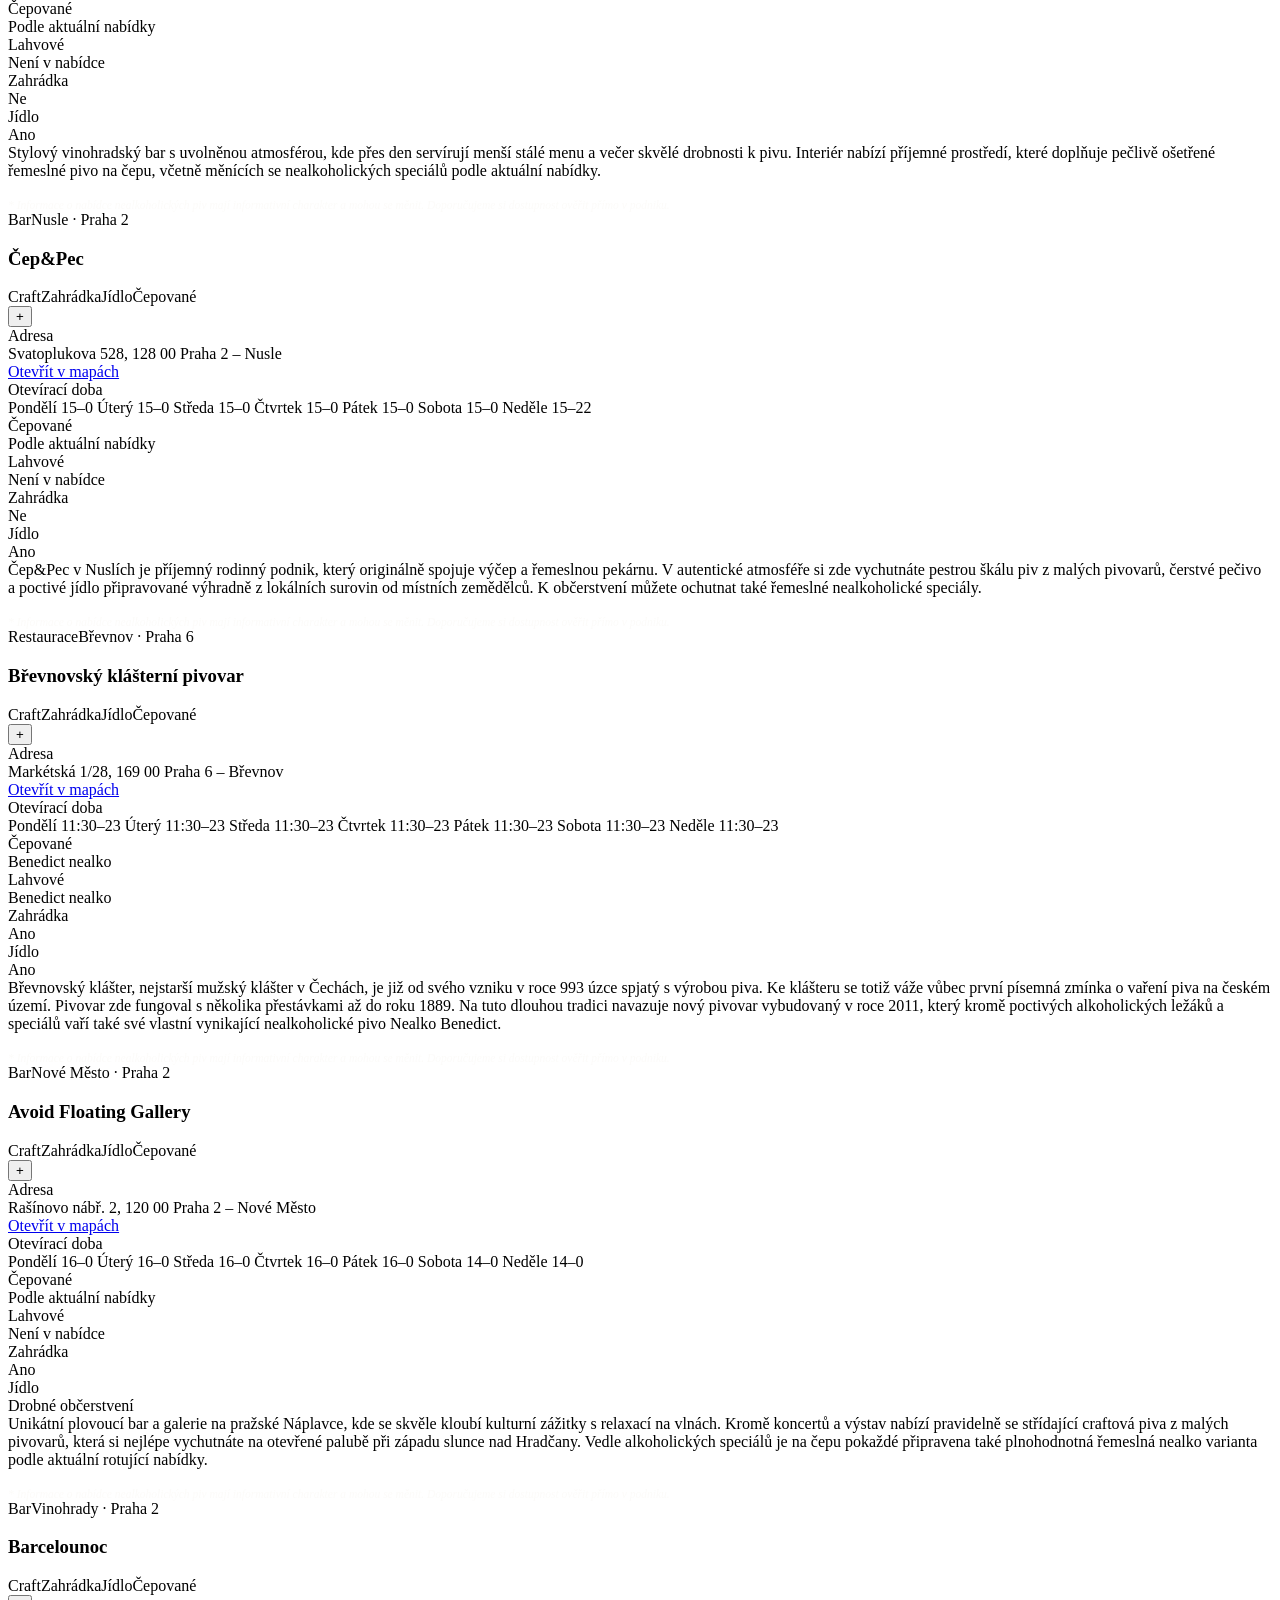
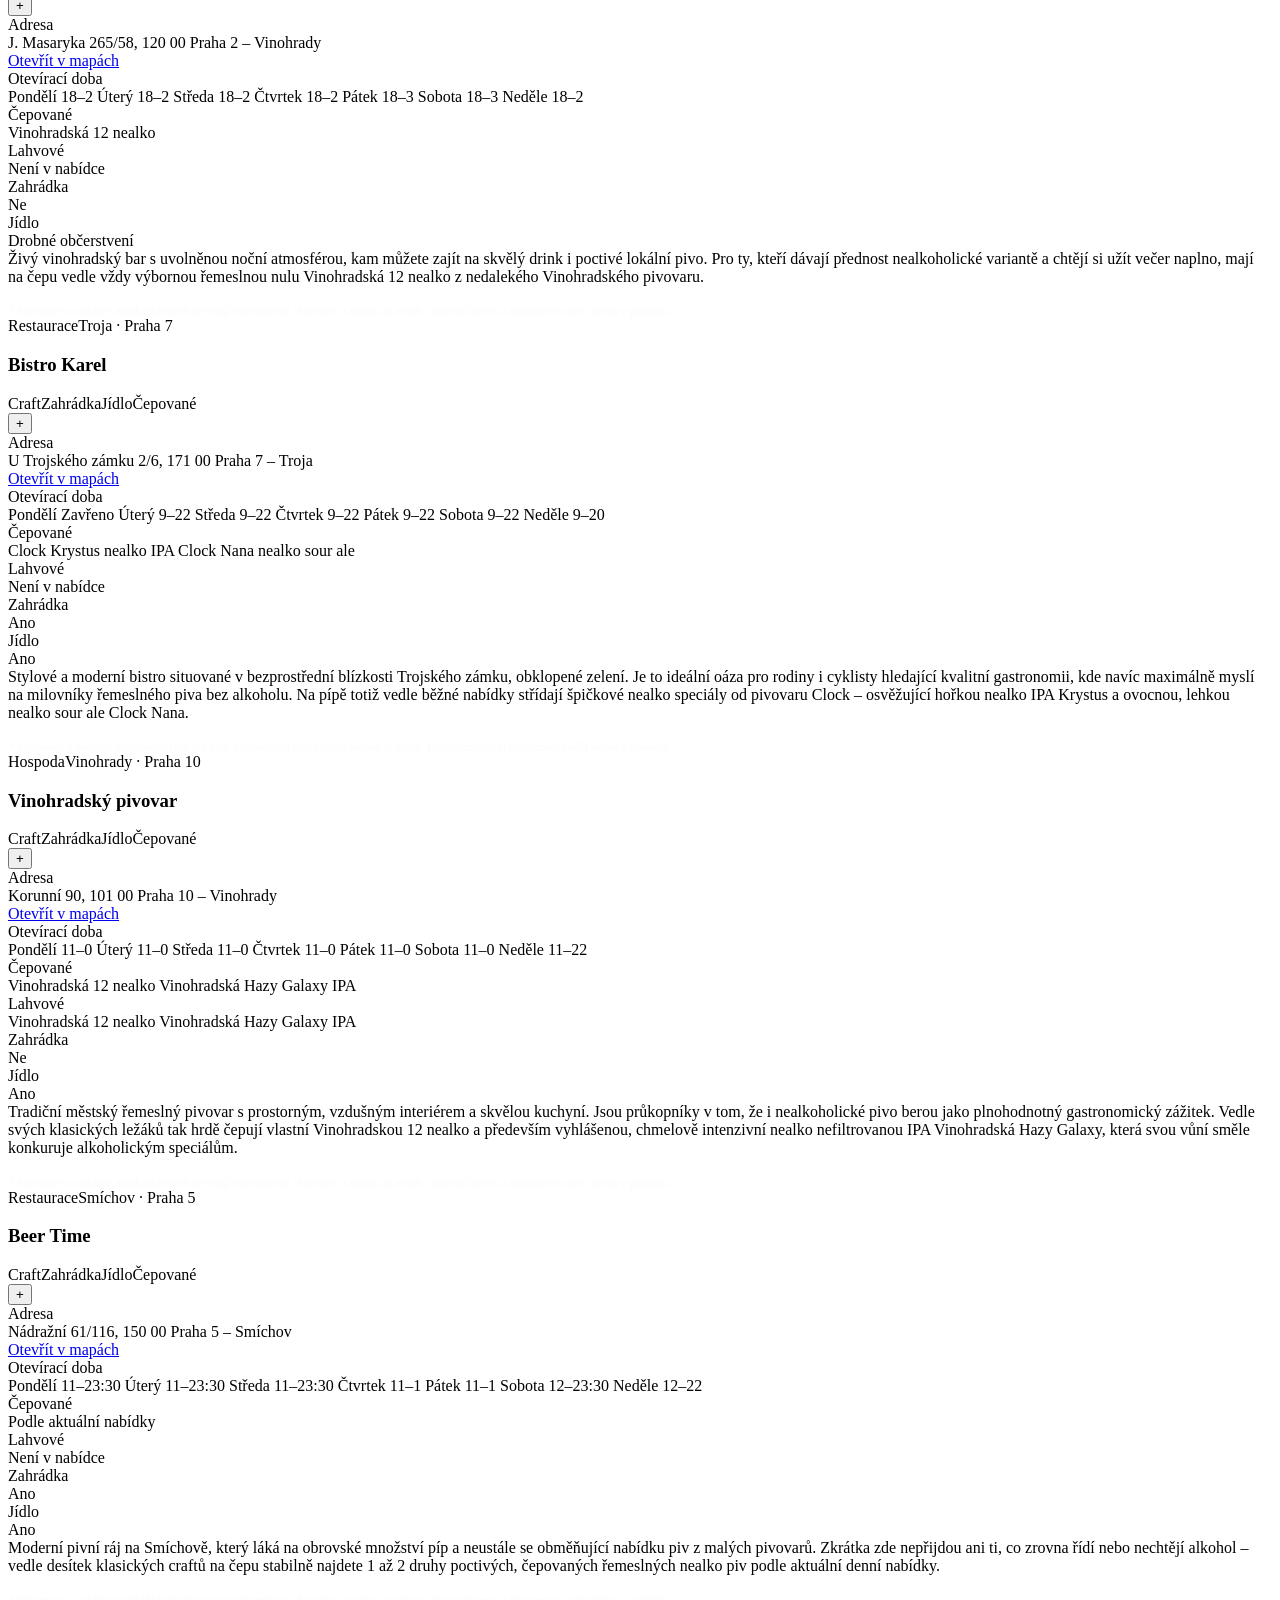
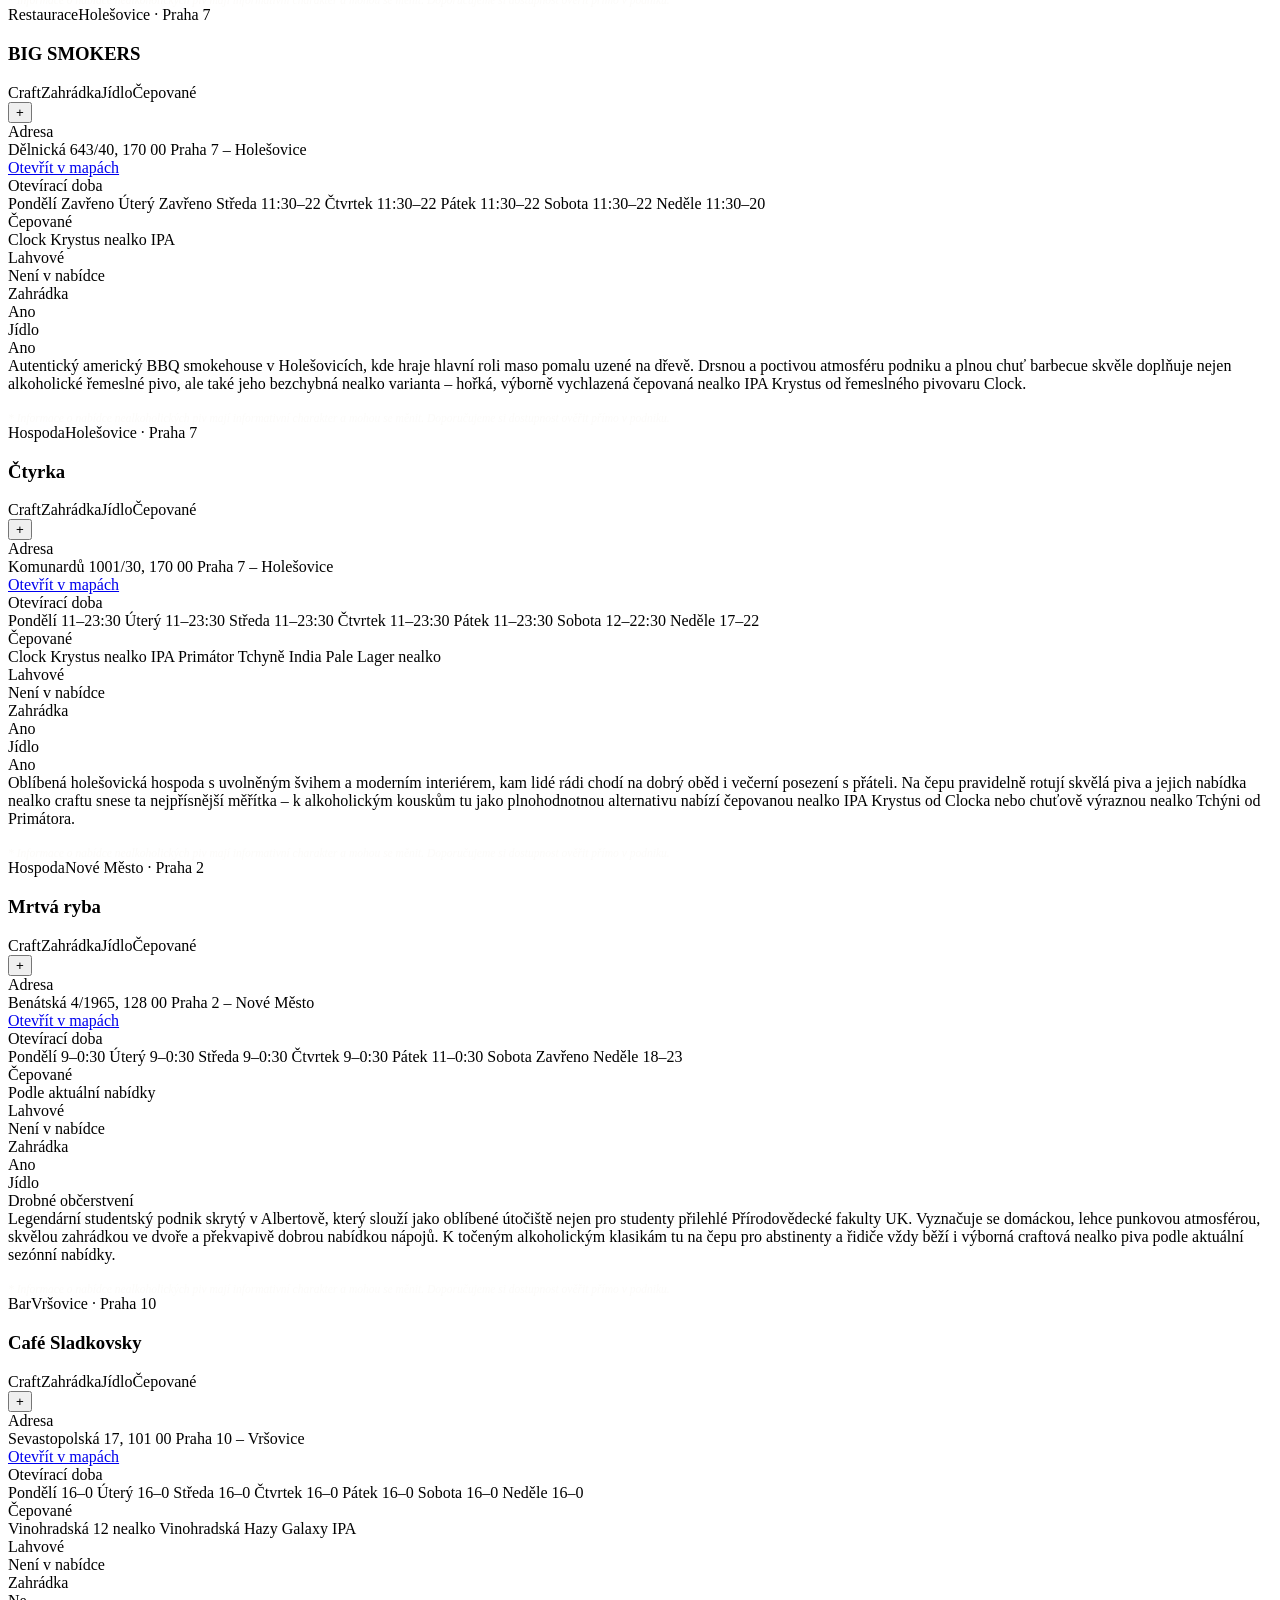
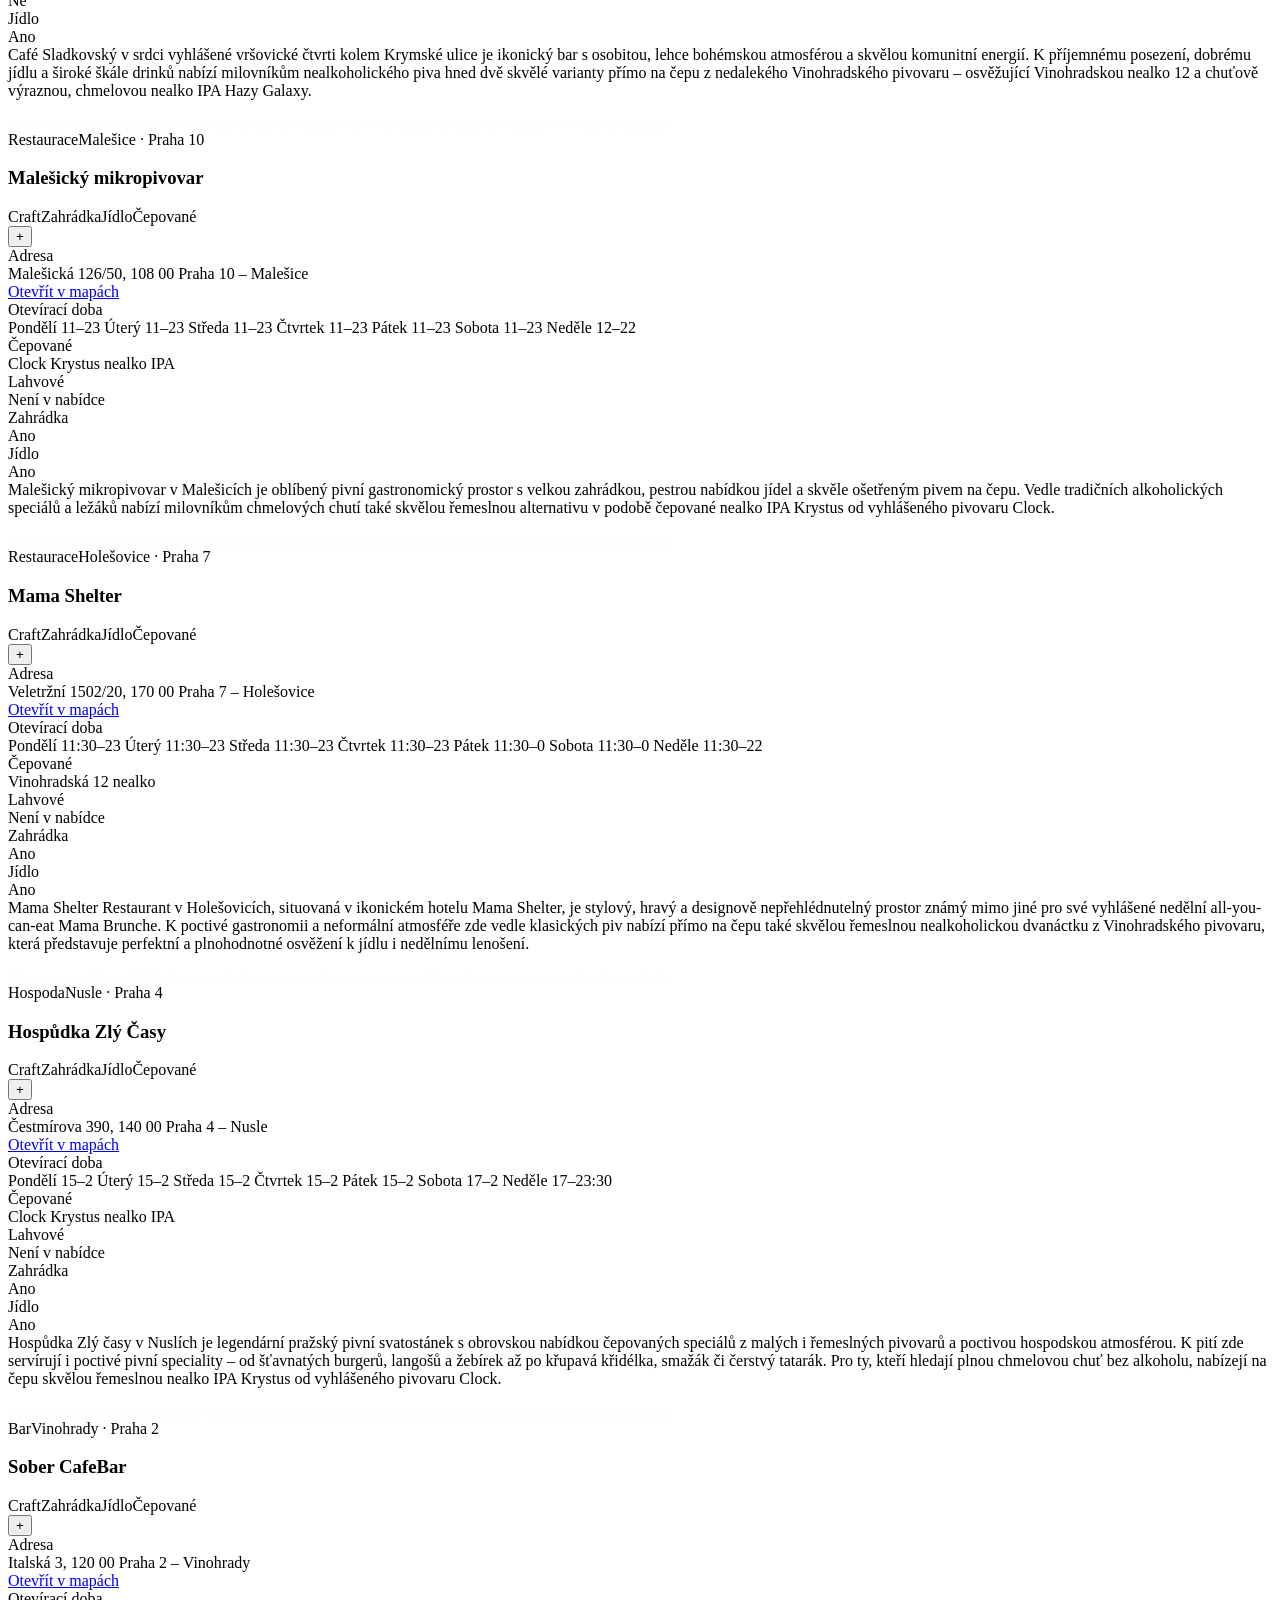
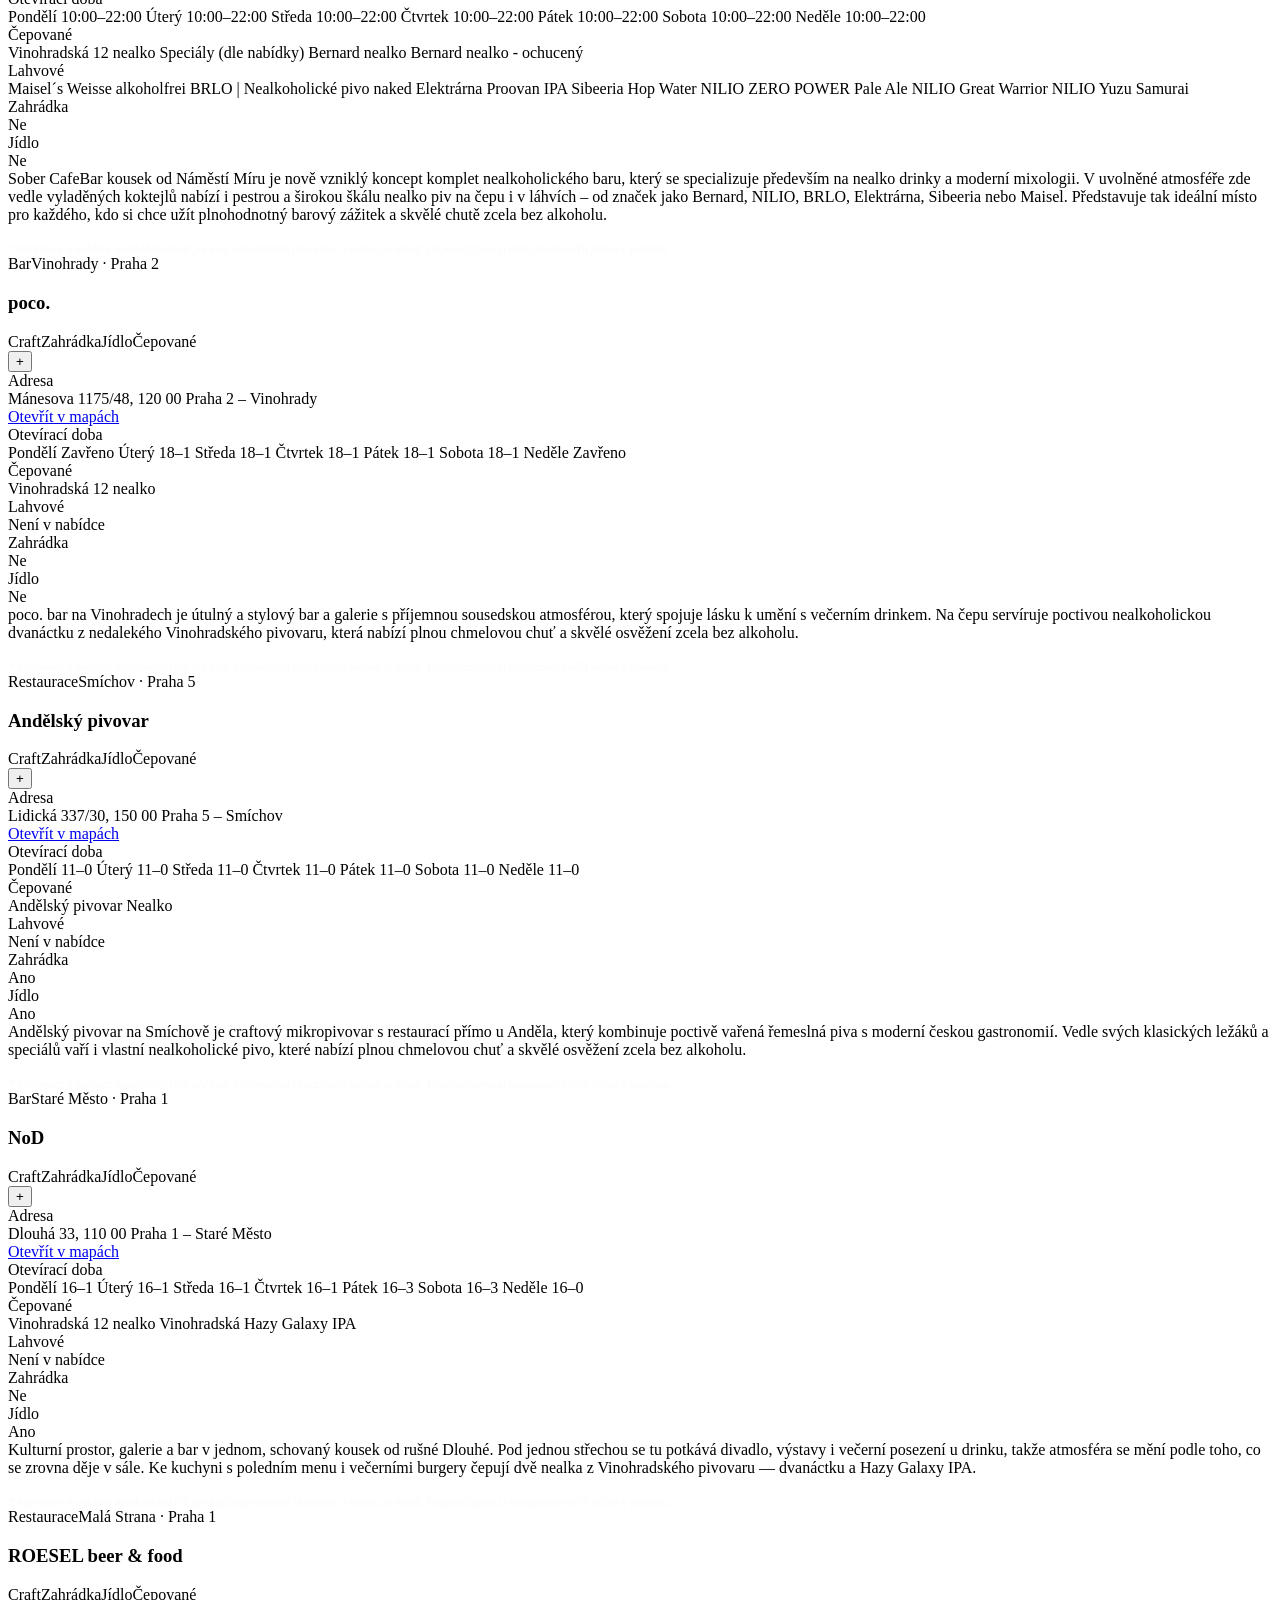
==== commit 1bbb1288: "Update Open Graph URL and filter options Updated Open Graph URL meta tag and added manifest link. Mo" ====
--- a/index.html
+++ b/index.html
@@ -21,7 +21,7 @@
 <link rel="alternate" hreflang="en" href="https://sobeer.cz/en/"/>
 <link rel="alternate" hreflang="x-default" href="https://sobeer.cz/"/>
 <meta property="og:type" content="website"/>
-<meta property="og:url" content="https://sobeer.cz"/>
+<meta property="og:url" content="https://sobeer.cz/"/>
 <meta property="og:title" content="SOBEER — Nealkoholické pivo v Praze a celém Česku"/>
 <meta property="og:description" content="Kam na nealko pivo? Průvodce nealko pivní scénou v Praze i mimo ni."/>
 <meta property="og:locale" content="cs_CZ"/>
@@ -30,6 +30,7 @@
 <link rel="icon" type="image/png" sizes="32x32" href="favicon-32x32.png"/>
 <link rel="icon" type="image/png" sizes="16x16" href="favicon-16x16.png"/>
 <link rel="apple-touch-icon" sizes="180x180" href="apple-touch-icon.png"/>
+<link rel="manifest" href="/site.webmanifest"/>
 
 
 <script type="application/ld+json">
@@ -92,186 +93,7 @@
 }
 </script>
 
-<style>
-@font-face{font-family:'DM Serif Display';src:url('fonts/DMSerifDisplay-Regular.woff2') format('woff2');font-weight:400;font-style:normal;font-display:swap}
-@font-face{font-family:'DM Serif Display';src:url('fonts/DMSerifDisplay-Italic.woff2') format('woff2');font-weight:400;font-style:italic;font-display:swap}
-@font-face{font-family:'DM Sans';src:url('fonts/DMSans-Light.woff2') format('woff2');font-weight:300;font-style:normal;font-display:swap}
-@font-face{font-family:'DM Sans';src:url('fonts/DMSans-Regular.woff2') format('woff2');font-weight:400;font-style:normal;font-display:swap}
-@font-face{font-family:'DM Sans';src:url('fonts/DMSans-Medium.woff2') format('woff2');font-weight:500;font-style:normal;font-display:swap}
-:root{--bg:#1C3F44;--cream:#F3EFE8;--amber:#C48A2A;--amber-dim:rgba(196,138,42,0.3);--cream-dim:rgba(243,239,232,0.4);--cream-muted:rgba(243,239,232,0.58)}
-*,*::before,*::after{box-sizing:border-box;margin:0;padding:0}
-html{scroll-behavior:smooth}
-body{background:var(--bg);color:var(--cream);font-family:'DM Sans',sans-serif;font-weight:400;font-size:17px;line-height:1.7;overflow-x:hidden}
-#age-gate{position:fixed;inset:0;z-index:9999;background:var(--bg);display:flex;align-items:center;justify-content:center;padding:2rem}
-#age-gate.hidden{display:none}
-.age-gate-box{text-align:center;max-width:440px}
-.age-gate-logo img{height:60px;display:block;margin:0 auto 2.5rem}
-.age-gate-logo-text{font-family:'DM Serif Display',serif;font-size:3rem;letter-spacing:0.1em;color:var(--cream);margin-bottom:2.5rem}
-.age-gate-box h2{font-family:'DM Serif Display',serif;font-size:clamp(1.3rem,3vw,1.7rem);font-weight:400;color:var(--cream);margin-bottom:2.5rem;line-height:1.3}
-.age-gate-btns{display:flex;gap:1rem;justify-content:center;flex-wrap:wrap}
-.age-btn-yes{padding:0.9rem 2.5rem;border:1px solid var(--amber);background:var(--amber);color:var(--bg);font-size:0.72rem;letter-spacing:0.25em;text-transform:uppercase;font-family:'DM Sans',sans-serif;cursor:pointer;transition:all 0.3s}
-.age-btn-yes:hover{background:transparent;color:var(--amber)}
-.age-btn-no{padding:0.9rem 2.5rem;border:1px solid rgba(243,239,232,0.2);background:transparent;color:var(--cream-dim);font-size:0.72rem;letter-spacing:0.25em;text-transform:uppercase;font-family:'DM Sans',sans-serif;cursor:pointer;transition:all 0.3s}
-.age-btn-no:hover{border-color:var(--cream-dim);color:var(--cream)}
-.age-gate-denied{display:none;margin-top:2rem;font-size:0.82rem;color:var(--cream-muted);font-family:'DM Sans',sans-serif;line-height:1.6}
-.map-placeholder{display:flex;align-items:center;justify-content:center;background:rgba(0,0,0,0.2);border:1px solid var(--amber-dim);flex-direction:column;gap:1rem;min-height:220px;height:100%;position:relative;z-index:2}
-.map-placeholder p{font-size:1.1rem;color:var(--cream-dim);font-family:'DM Sans',sans-serif;text-align:center;padding:0 1rem}
-.map-placeholder button{padding:0.5rem 1.4rem;border:1px solid var(--amber-dim);background:transparent;color:var(--amber);font-size:0.65rem;letter-spacing:0.2em;text-transform:uppercase;font-family:'DM Sans',sans-serif;cursor:pointer;transition:all 0.3s}
-.map-placeholder button:hover{background:var(--amber);color:var(--bg)}
-nav{position:fixed;top:0;left:0;right:0;z-index:1000;display:flex;align-items:center;justify-content:space-between;padding:2rem 4rem;background:var(--bg);border-bottom:1px solid var(--amber-dim);transition:padding 0.4s}
-.nav-logo img{height:38px;display:block}
-.nav-logo-text{font-family:'DM Serif Display',serif;font-size:1.4rem;letter-spacing:0.1em;color:var(--cream);text-decoration:none}
-nav ul{list-style:none;display:flex;gap:2rem}
-nav ul a{text-decoration:none;font-size:0.7rem;letter-spacing:0.18em;text-transform:uppercase;color:var(--cream-dim);transition:color 0.3s;font-family:'DM Sans',sans-serif}
-nav ul a:hover{color:var(--amber)}
-.hamburger{display:none;flex-direction:column;justify-content:center;gap:5px;cursor:pointer;padding:6px;background:transparent;border:none;z-index:300;position:relative}
-.hamburger span{display:block;width:22px;height:2px;background:var(--cream);transition:all 0.3s;transform-origin:center}
-.hamburger.open span:nth-child(1){transform:translateY(7px) rotate(45deg)}
-.hamburger.open span:nth-child(2){opacity:0;transform:scaleX(0)}
-.hamburger.open span:nth-child(3){transform:translateY(-7px) rotate(-45deg)}
-#mobile-menu{display:none;position:fixed;top:60px;right:1.5rem;z-index:1001;background:rgba(14,32,36,0.98);border:1px solid var(--amber-dim);min-width:180px;box-shadow:0 8px 32px rgba(0,0,0,0.5)}
-#mobile-menu.open{display:block}
-#mobile-menu ul{list-style:none}
-#mobile-menu ul li a{display:block;padding:0.9rem 1.4rem;text-decoration:none;font-size:0.68rem;letter-spacing:0.2em;text-transform:uppercase;color:var(--cream-dim);font-family:'DM Sans',sans-serif;border-bottom:1px solid rgba(196,138,42,0.08);transition:color 0.2s,background 0.2s}
-#mobile-menu ul li:last-child a{border-bottom:none}
-#mobile-menu ul li a:hover{color:var(--amber);background:rgba(196,138,42,0.05)}
-.hero{min-height:100vh;display:flex;flex-direction:column;align-items:center;justify-content:center;text-align:center;padding:12rem 4rem 8rem}
-.hero-logo-text{font-family:'DM Serif Display',serif;font-size:clamp(4rem,12vw,9rem);letter-spacing:0.06em;color:var(--cream);line-height:1;opacity:0;animation:appear 0.9s 0.2s forwards}
-.hero-claim{margin-top:3rem;font-family:'DM Serif Display',serif;font-style:italic;font-size:clamp(1rem,2vw,1.3rem);color:var(--cream-muted);line-height:1.4;opacity:0;animation:appear 0.9s 0.55s forwards}
-.hero-claim+.hero-claim{margin-top:0.6rem;animation-delay:0.7s}
-.hero-line{width:36px;height:1px;background:var(--amber);margin:4rem auto 0;opacity:0;animation:appear 0.9s 0.9s forwards}
-@keyframes appear{from{opacity:0;transform:translateY(14px)}to{opacity:1;transform:translateY(0)}}
-#bary{padding:6rem 4rem 8rem;max-width:1100px;margin:0 auto}
-.section-heading{font-family:'DM Serif Display',serif;font-size:clamp(1.6rem,2.8vw,2.1rem);font-weight:400;line-height:1.25;color:var(--cream);text-align:center;max-width:900px;margin:0 auto 3rem}
-.search-wrap{position:relative}
-.search-wrap input{width:100%;background:transparent;border:none;border-bottom:1px solid var(--amber-dim);padding:1rem 5.5rem 1rem 0;color:var(--cream);font-family:'DM Sans',sans-serif;font-size:1rem;outline:none;transition:border-color 0.3s}
-.search-wrap input::placeholder{color:var(--cream-dim)}
-.search-wrap input:focus{border-color:var(--amber)}
-.search-clear{display:none;position:absolute;right:0;top:50%;transform:translateY(-50%);background:transparent;border:1px solid var(--amber-dim);color:var(--amber);font-family:'DM Sans',sans-serif;font-size:0.62rem;letter-spacing:0.2em;text-transform:uppercase;padding:0.45rem 1.1rem;cursor:pointer;transition:all 0.3s}
-.search-clear:hover{background:var(--amber);color:var(--bg)}
-.search-clear.show{display:block}
-.filters{display:grid;grid-template-columns:repeat(5,1fr);border-left:1px solid var(--amber-dim);border-top:1px solid var(--amber-dim);margin-bottom:5rem}
-.filter-group{border-right:1px solid var(--amber-dim);border-bottom:1px solid var(--amber-dim);padding:1.2rem 1.4rem}
-.filter-label{display:block;font-size:0.58rem;letter-spacing:0.28em;text-transform:uppercase;color:var(--amber);opacity:0.75;margin-bottom:0.5rem;font-family:'DM Sans',sans-serif}
-.filter-group select{width:100%;background:transparent;border:none;color:var(--cream);font-family:'DM Sans',sans-serif;font-size:0.88rem;outline:none;cursor:pointer;appearance:none;background-image:url("data:image/svg+xml,%3Csvg xmlns='http://www.w3.org/2000/svg' width='10' height='6' viewBox='0 0 10 6'%3E%3Cpath d='M0 0l5 5 5-5' stroke='%23C48A2A' stroke-width='1.2' fill='none'/%3E%3C/svg%3E");background-repeat:no-repeat;background-position:right 0 center;padding-right:1.2rem;transition:color 0.3s}
-.filter-group select:hover,.filter-group select:focus{color:var(--amber)}
-.filter-group select option{background:#1C3F44;color:var(--cream)}
-.results-count{font-size:0.68rem;letter-spacing:0.2em;text-transform:uppercase;color:var(--cream-dim);margin-bottom:2rem;min-height:1em;font-family:'DM Sans',sans-serif}
-.results-count strong{color:var(--amber)}
-.bars-list{display:flex;flex-direction:column}
-.bar-item{border-bottom:1px solid rgba(243,239,232,0.07);transition:background 0.3s}
-.bar-item:first-child{border-top:1px solid rgba(243,239,232,0.07)}
-.bar-item:hover{background:rgba(243,239,232,0.02)}
-.bar-header{padding:2rem 0;display:flex;align-items:center;gap:2rem;cursor:pointer}
-.bar-header-left{flex:1;min-width:0}
-.bar-meta-row{display:flex;align-items:center;gap:1.2rem;margin-bottom:0.35rem}
-.badge-type{font-size:0.56rem;letter-spacing:0.26em;text-transform:uppercase;color:var(--amber);opacity:0.8;font-family:'DM Sans',sans-serif}
-.badge-district{font-size:0.63rem;letter-spacing:0.1em;text-transform:uppercase;color:var(--cream-dim);font-family:'DM Sans',sans-serif}
-.bar-name{font-family:'DM Serif Display',serif;font-size:clamp(1.4rem,2.5vw,1.9rem);font-weight:400;color:var(--cream);line-height:1.1}
-.bar-header-right{display:flex;align-items:center;gap:2rem;flex-shrink:0}
-.pills{display:flex;gap:0.45rem;flex-wrap:wrap;justify-content:flex-end}
-.pill{font-size:0.56rem;letter-spacing:0.12em;text-transform:uppercase;padding:0.28rem 0.7rem;border:1px solid rgba(243,239,232,0.1);color:rgba(243,239,232,0.25);font-family:'DM Sans',sans-serif}
-.pill.on{border-color:rgba(196,138,42,0.38);color:rgba(196,138,42,0.75)}
-.toggle-btn{width:32px;height:32px;flex-shrink:0;border:1px solid var(--amber-dim);border-radius:50%;background:transparent;cursor:pointer;color:var(--amber);font-size:1.1rem;display:flex;align-items:center;justify-content:center;transition:all 0.35s}
-.bar-item.open .toggle-btn{background:var(--amber);color:var(--bg);transform:rotate(45deg)}
-.bar-detail{max-height:0;overflow:hidden;transition:max-height 0.65s cubic-bezier(0.4,0,0.2,1);position:relative;z-index:1}
-.bar-item.open .bar-detail{max-height:none;overflow:visible}
-.bar-detail-inner{display:grid;grid-template-columns:628px 1fr;gap:0;border-top:1px solid var(--amber-dim);padding:2.5rem 0 3rem;overflow:visible}
-.detail-cols{display:grid;grid-template-columns:1fr 1fr}
-.detail-col{display:flex;flex-direction:column;gap:1.8rem;padding-right:2rem}
-.map-btn{display:inline-block;margin-top:0.8rem;padding:0.55rem 1.4rem;border:1px solid var(--amber);color:var(--amber);text-decoration:none;font-size:0.62rem;letter-spacing:0.2em;text-transform:uppercase;font-family:'DM Sans',sans-serif;transition:all 0.3s;align-self:flex-start}
-.map-btn:hover{background:var(--amber);color:var(--bg)}
-.dl-label{font-size:0.56rem;letter-spacing:0.28em;text-transform:uppercase;color:var(--amber);opacity:0.65;margin-bottom:0.3rem;font-family:'DM Sans',sans-serif}
-.dl-value{font-size:0.9rem;color:var(--cream-muted);line-height:1.55;white-space:pre-line;font-family:'DM Sans',sans-serif}
-.detail-desc{font-family:'DM Serif Display',serif;font-style:italic;font-size:1.05rem;color:rgba(243,239,232,0.48);line-height:1.7}
-.no-results{display:none;text-align:center;padding:6rem 0;font-family:'DM Serif Display',serif;font-style:italic;font-size:1.3rem;color:var(--cream-dim)}
-.cta-add{max-width:1100px;margin:0 auto;padding:2rem 4rem;text-align:center}
-.cta-add p{font-family:'DM Serif Display',serif;font-style:italic;font-size:clamp(1rem,2vw,1.2rem);color:var(--cream-muted);max-width:640px;margin:0 auto 2.5rem;line-height:1.8}
-.cta-btn{display:inline-block;padding:1rem 3rem;border:1px solid var(--amber);color:var(--amber);text-decoration:none;font-size:0.72rem;letter-spacing:0.3em;text-transform:uppercase;font-family:'DM Sans',sans-serif;transition:all 0.3s}
-.cta-btn:hover{background:var(--amber);color:var(--bg)}
-#mapa{padding:0}
-.cta-add p strong{color:#fff;font-weight:700;font-style:normal}
-.tech-table{width:100%;border-collapse:collapse;margin:1.4rem 0 0.4rem;font-family:'DM Sans',sans-serif;font-size:0.82rem}
-.tech-table th{text-align:left;font-size:0.56rem;letter-spacing:0.22em;text-transform:uppercase;color:var(--amber);opacity:0.8;font-weight:400;padding:0 0.8rem 0.6rem 0;border-bottom:1px solid var(--amber-dim)}
-.tech-table td{padding:0.7rem 0.8rem 0.7rem 0;border-bottom:1px solid rgba(243,239,232,0.07);color:var(--cream-muted);vertical-align:top;line-height:1.5}
-.tech-table td:first-child{color:var(--cream)}
-.table-scroll{overflow-x:auto;-webkit-overflow-scrolling:touch}
-@media(max-width:700px){.tech-table{font-size:0.76rem;min-width:520px}}
-#overview-map{height:400px;width:100%;border-top:1px solid var(--amber-dim);margin-bottom:2rem}
-#faq{padding:5rem 4rem;max-width:900px;margin:0 auto}
-#faq .section-heading{margin-bottom:1rem}
-.faq-sub{font-size:0.95rem;line-height:1.9;color:var(--cream-muted);font-family:'DM Sans',sans-serif;text-align:center;margin-bottom:3.5rem}
-.faq-group-label{font-size:0.58rem;letter-spacing:0.28em;text-transform:uppercase;color:var(--amber);opacity:0.75;font-family:'DM Sans',sans-serif;margin:3rem 0 1rem}
-.faq-group-label:first-of-type{margin-top:0}
-.faq-item{border-bottom:1px solid rgba(243,239,232,0.07)}
-.faq-item:first-of-type{border-top:1px solid rgba(243,239,232,0.07)}
-.faq-q{padding:1.4rem 0;display:flex;align-items:flex-start;justify-content:space-between;gap:1.5rem;cursor:pointer}
-.faq-q h3{font-family:'DM Serif Display',serif;font-size:clamp(1rem,1.8vw,1.15rem);font-weight:400;color:var(--cream);line-height:1.4;flex:1;transition:color 0.3s}
-.faq-item:hover .faq-q h3{color:var(--amber)}
-.faq-toggle{width:26px;height:26px;flex-shrink:0;border:1px solid var(--amber-dim);border-radius:50%;background:transparent;color:var(--amber);font-size:0.95rem;display:flex;align-items:center;justify-content:center;transition:all 0.35s;margin-top:2px;cursor:pointer}
-.faq-item.open .faq-toggle{background:var(--amber);color:var(--bg);transform:rotate(45deg)}
-.faq-a{max-height:0;overflow:hidden;transition:max-height 0.55s cubic-bezier(0.4,0,0.2,1)}
-.faq-a-inner{padding:0 0 1.8rem;font-size:0.9rem;line-height:1.8;color:var(--cream-muted);font-family:'DM Sans',sans-serif}
-.faq-a-inner p+p{margin-top:0.9rem}
-.faq-a-inner strong{color:var(--cream);font-weight:500}
-.faq-a-inner ul{margin:0.9rem 0 0 1.2rem}
-.faq-a-inner li{margin-bottom:0.4rem}
-#o-nas{padding:5rem 4rem;text-align:center;max-width:700px;margin:0 auto}
-#o-nas .section-heading{margin-bottom:2.5rem}
-#o-nas p{font-size:0.95rem;line-height:1.9;color:var(--cream-muted);font-family:'DM Sans',sans-serif}
-#o-nas p+p{margin-top:1.5rem}
-#kontakt{padding:5rem 4rem;max-width:700px;margin:0 auto;text-align:center}
-#kontakt .section-heading{margin-bottom:1rem}
-.kontakt-sub{font-size:0.95rem;line-height:1.9;color:var(--cream-muted);font-family:'DM Sans',sans-serif;margin-bottom:3rem}
-.cf-field{border:1px solid var(--amber-dim);border-bottom:none;padding:1.2rem 1.4rem;text-align:left}
-.cf-field-last{border:1px solid var(--amber-dim);padding:1.2rem 1.4rem;text-align:left}
-.cf-field label,.cf-field-last label{display:block;font-size:0.58rem;letter-spacing:0.28em;text-transform:uppercase;color:var(--amber);opacity:0.75;margin-bottom:0.5rem;font-family:'DM Sans',sans-serif}
-.cf-field input,.cf-field-last textarea{width:100%;background:transparent;border:none;color:var(--cream);font-family:'DM Sans',sans-serif;font-size:1rem;outline:none}
-.cf-field-last textarea{resize:vertical}
-.cf-field input::placeholder,.cf-field-last textarea::placeholder{color:var(--cream-dim)}
-.cf-consent{border:1px solid var(--amber-dim);border-top:none;padding:1rem 1.4rem;display:flex;align-items:flex-start;gap:0.8rem;text-align:left}
-.cf-consent input[type=checkbox]{flex-shrink:0;margin-top:3px;accent-color:var(--amber);width:15px;height:15px;cursor:pointer}
-.cf-consent label{font-size:0.82rem;color:var(--cream-muted);font-family:'DM Sans',sans-serif;line-height:1.5;cursor:pointer}
-.cf-consent a{color:var(--amber);text-decoration:none}
-.cf-btn{display:inline-block;margin-top:2rem;padding:1rem 3rem;border:1px solid var(--amber);color:var(--amber);background:transparent;font-size:0.72rem;letter-spacing:0.3em;text-transform:uppercase;font-family:'DM Sans',sans-serif;cursor:pointer;transition:all 0.3s}
-.cf-btn:hover{background:var(--amber);color:var(--bg)}
-.cf-msg{display:none;margin-top:1.5rem;font-family:'DM Sans',sans-serif;font-size:0.9rem}
-.cf-ok{color:var(--amber)}
-.cf-err{color:#e07070}
-.legal-page{display:none;padding:8rem 4rem;max-width:800px;margin:0 auto}
-.legal-page h2{font-family:'DM Serif Display',serif;font-size:clamp(1.6rem,2.8vw,2.1rem);font-weight:400;color:var(--cream);margin-bottom:3rem}
-.legal-page h3{font-family:'DM Serif Display',serif;font-size:1.1rem;font-weight:400;color:var(--cream);margin-bottom:0.8rem;margin-top:2rem}
-.legal-page h4{font-family:'DM Sans',sans-serif;font-size:0.82rem;font-weight:500;color:var(--cream);margin-bottom:0.6rem;margin-top:1.6rem;letter-spacing:0.02em}
-.legal-page p{font-size:0.9rem;line-height:1.9;color:var(--cream-muted);margin-bottom:1rem;font-family:'DM Sans',sans-serif}
-.legal-page ul{margin:0 0 1rem 1.4rem}
-.legal-page li{font-size:0.9rem;line-height:1.8;color:var(--cream-muted);font-family:'DM Sans',sans-serif;margin-bottom:0.4rem}
-.legal-back{display:inline-block;margin-top:3rem;font-size:0.7rem;letter-spacing:0.2em;text-transform:uppercase;color:var(--amber);cursor:pointer;font-family:'DM Sans',sans-serif}
-footer{background:rgba(0,0,0,0.2);border-top:1px solid var(--amber-dim);padding:3rem 4rem;display:flex;align-items:center;justify-content:space-between;flex-wrap:wrap;gap:1.5rem}
-.footer-logo-text{font-family:'DM Serif Display',serif;font-size:1.3rem;letter-spacing:0.1em;color:var(--cream)}
-.footer-links{list-style:none;display:flex;gap:2rem;flex-wrap:wrap}
-.footer-links a{text-decoration:none;font-size:0.65rem;letter-spacing:0.15em;text-transform:uppercase;color:var(--cream-dim);transition:color 0.3s;cursor:pointer;font-family:'DM Sans',sans-serif}
-.footer-links a:hover{color:var(--amber)}
-.footer-copy{font-size:0.66rem;color:rgba(243,239,232,0.22);font-family:'DM Sans',sans-serif}
-.footer-by{display:block;margin-top:0.4rem;font-family:'DM Serif Display',serif;font-style:italic;font-size:0.82rem;color:var(--cream-dim)}
-.footer-by a{color:var(--amber);text-decoration:none;border-bottom:1px solid var(--amber-dim);transition:all 0.3s}
-.footer-by a:hover{color:var(--cream);border-color:var(--cream-dim)}
-.reveal{opacity:0;transform:translateY(18px);transition:opacity 0.7s,transform 0.7s}
-.reveal.visible{opacity:1;transform:none}
-@media(max-width:900px){
-  nav{padding:1.2rem 1.5rem}nav ul{display:none}.hamburger{display:flex}
-  #bary,#faq,#o-nas,#kontakt,.legal-page,.cta-add{padding-left:1.5rem;padding-right:1.5rem}
-  .filters{grid-template-columns:1fr 1fr}
-  .bar-detail-inner{grid-template-columns:1fr;gap:2rem}
-  .detail-cols{grid-template-columns:1fr}
-  .detail-col{padding-right:0}
-  .bar-header{padding:1.6rem 0;flex-wrap:wrap}
-  .bar-header-right{width:100%;justify-content:space-between;margin-top:0.5rem}
-  footer{flex-direction:column;text-align:center}
-  .footer-links{justify-content:center}
-  }
-@media(max-width:560px){.filters{grid-template-columns:1fr}.pills{display:none}}
-@media(prefers-reduced-motion:reduce){*{animation:none!important;transition:none!important}.reveal{opacity:1;transform:none}}
-</style>
+<link rel="stylesheet" href="style.css"/>
 </head>
 <body>
 
@@ -348,7 +170,7 @@
     <button type="button" class="search-clear" id="search-clear" onclick="clearSearch()">Zrušit</button>
   </div>
   <div class="filters reveal">
-    <div class="filter-group"><span class="filter-label">Lokalita</span><select id="f-district" aria-label="Lokalita"><option value="">Všechny lokality</option><option>Brandýs nad Labem</option><option>Břevnov</option><option>Dejvice</option><option>Hloubětín</option><option>Hodkovičky</option><option>Holešovice</option><option>Káraný</option><option>Karlín</option><option>Libeň</option><option>Malá Strana</option><option>Malešice</option><option>Nové Město</option><option>Nusle</option><option>Smíchov</option><option>Staré Město</option><option>Troja</option><option>Uhříněves</option><option>Vinohrady</option><option>Vršovice</option><option>Vyšehrad</option><option>Žižkov</option></select></div>
+    <div class="filter-group"><span class="filter-label">Lokalita</span><select id="f-district" aria-label="Lokalita"><option value="">Všechny lokality</option><option>Brandýs nad Labem</option><option>Břevnov</option><option>Bubeneč</option><option>Dejvice</option><option>Hloubětín</option><option>Hodkovičky</option><option>Holešovice</option><option>Káraný</option><option>Karlín</option><option>Kobylisy</option><option>Libeň</option><option>Malá Strana</option><option>Malešice</option><option>Nové Město</option><option>Nusle</option><option>Podolí</option><option>Smíchov</option><option>Staré Město</option><option>Troja</option><option>Uhříněves</option><option>Vinohrady</option><option>Vršovice</option><option>Vyšehrad</option><option>Žižkov</option></select></div>
     <div class="filter-group"><span class="filter-label">Typ podniku</span><select id="f-type" aria-label="Typ podniku"><option value="">Vše</option><option>Bar</option><option>Hospoda</option><option>Restaurace</option></select></div>
     <div class="filter-group"><span class="filter-label">Podávání piva</span><select id="f-serve" aria-label="Podávání piva"><option value="">Oboje</option><option value="Čepované">Čepované</option><option value="Lahvové">Lahvové</option></select></div>
     <div class="filter-group"><span class="filter-label">Výběr piv</span><select id="f-craft" aria-label="Výběr piv"><option value="">Vše</option><option value="Craft">Craft</option><option value="Tradiční">Tradiční</option><option value="Birell">Birell</option></select></div>
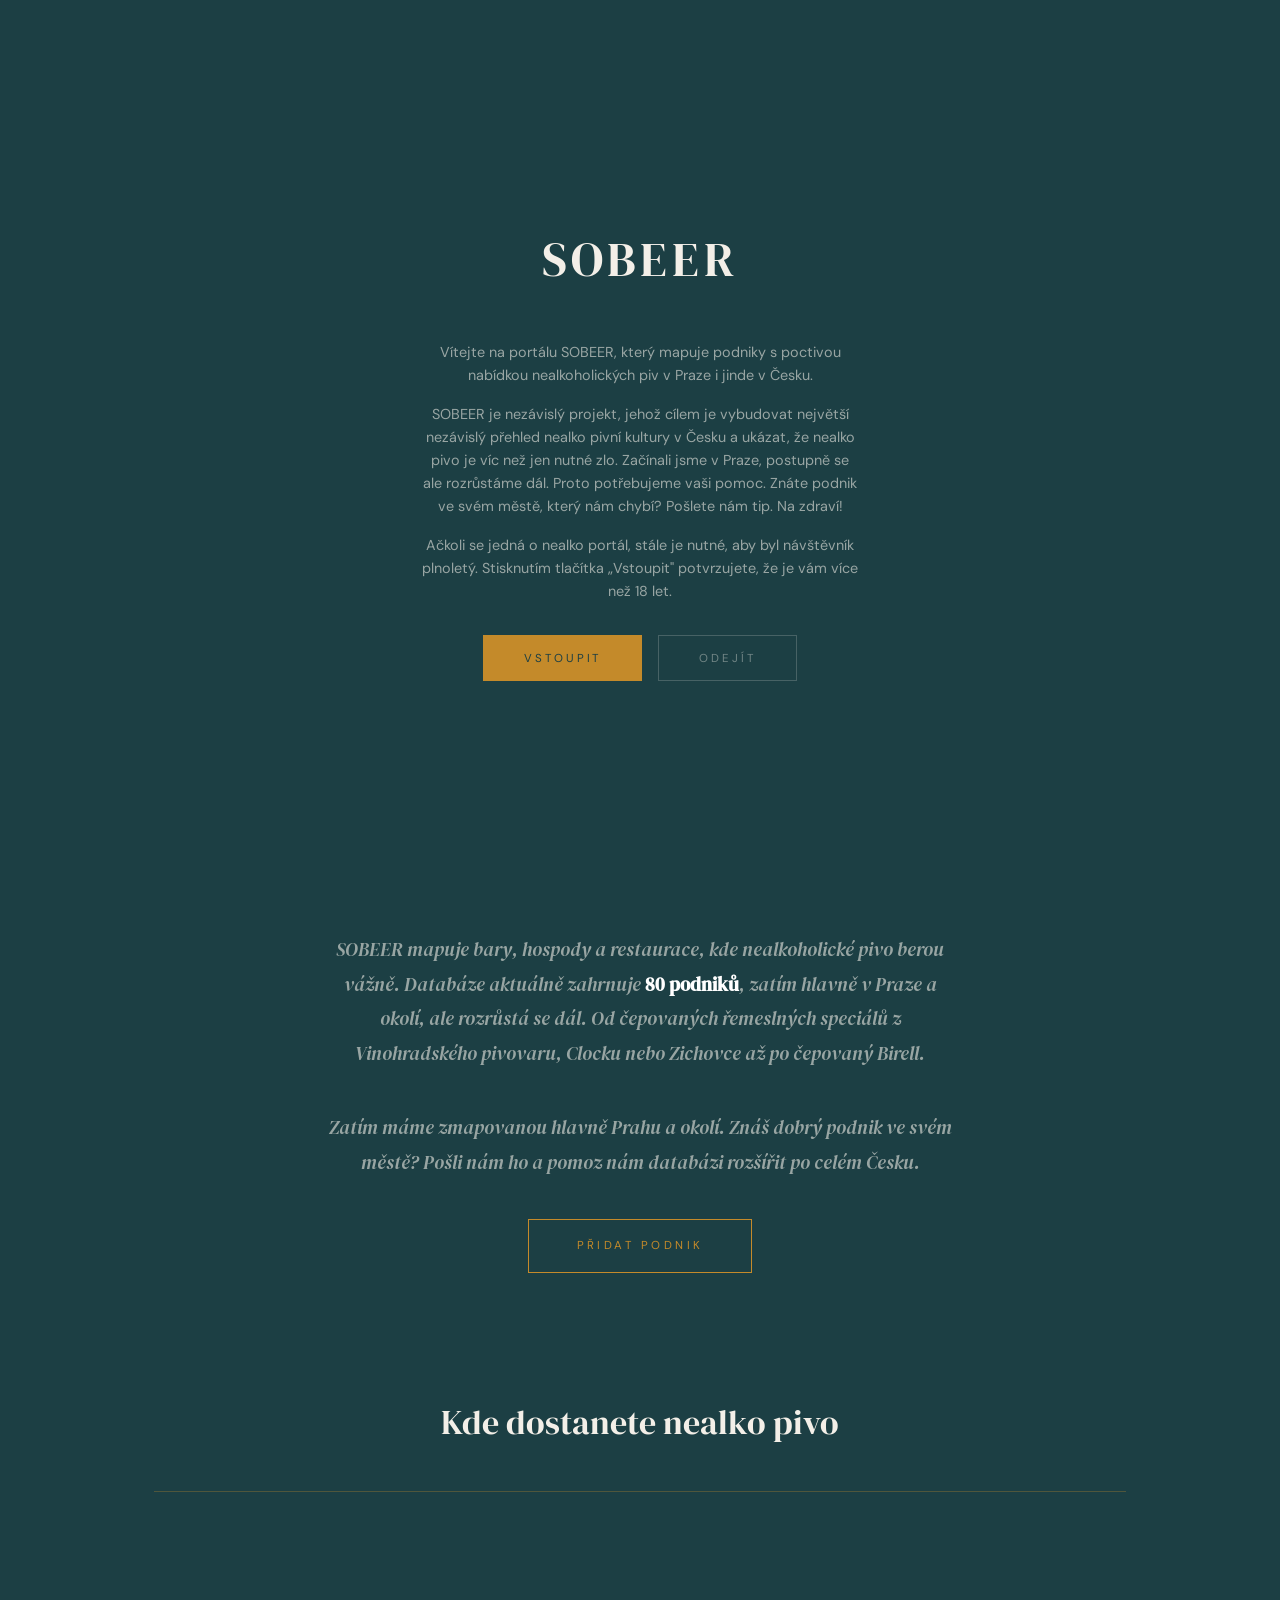
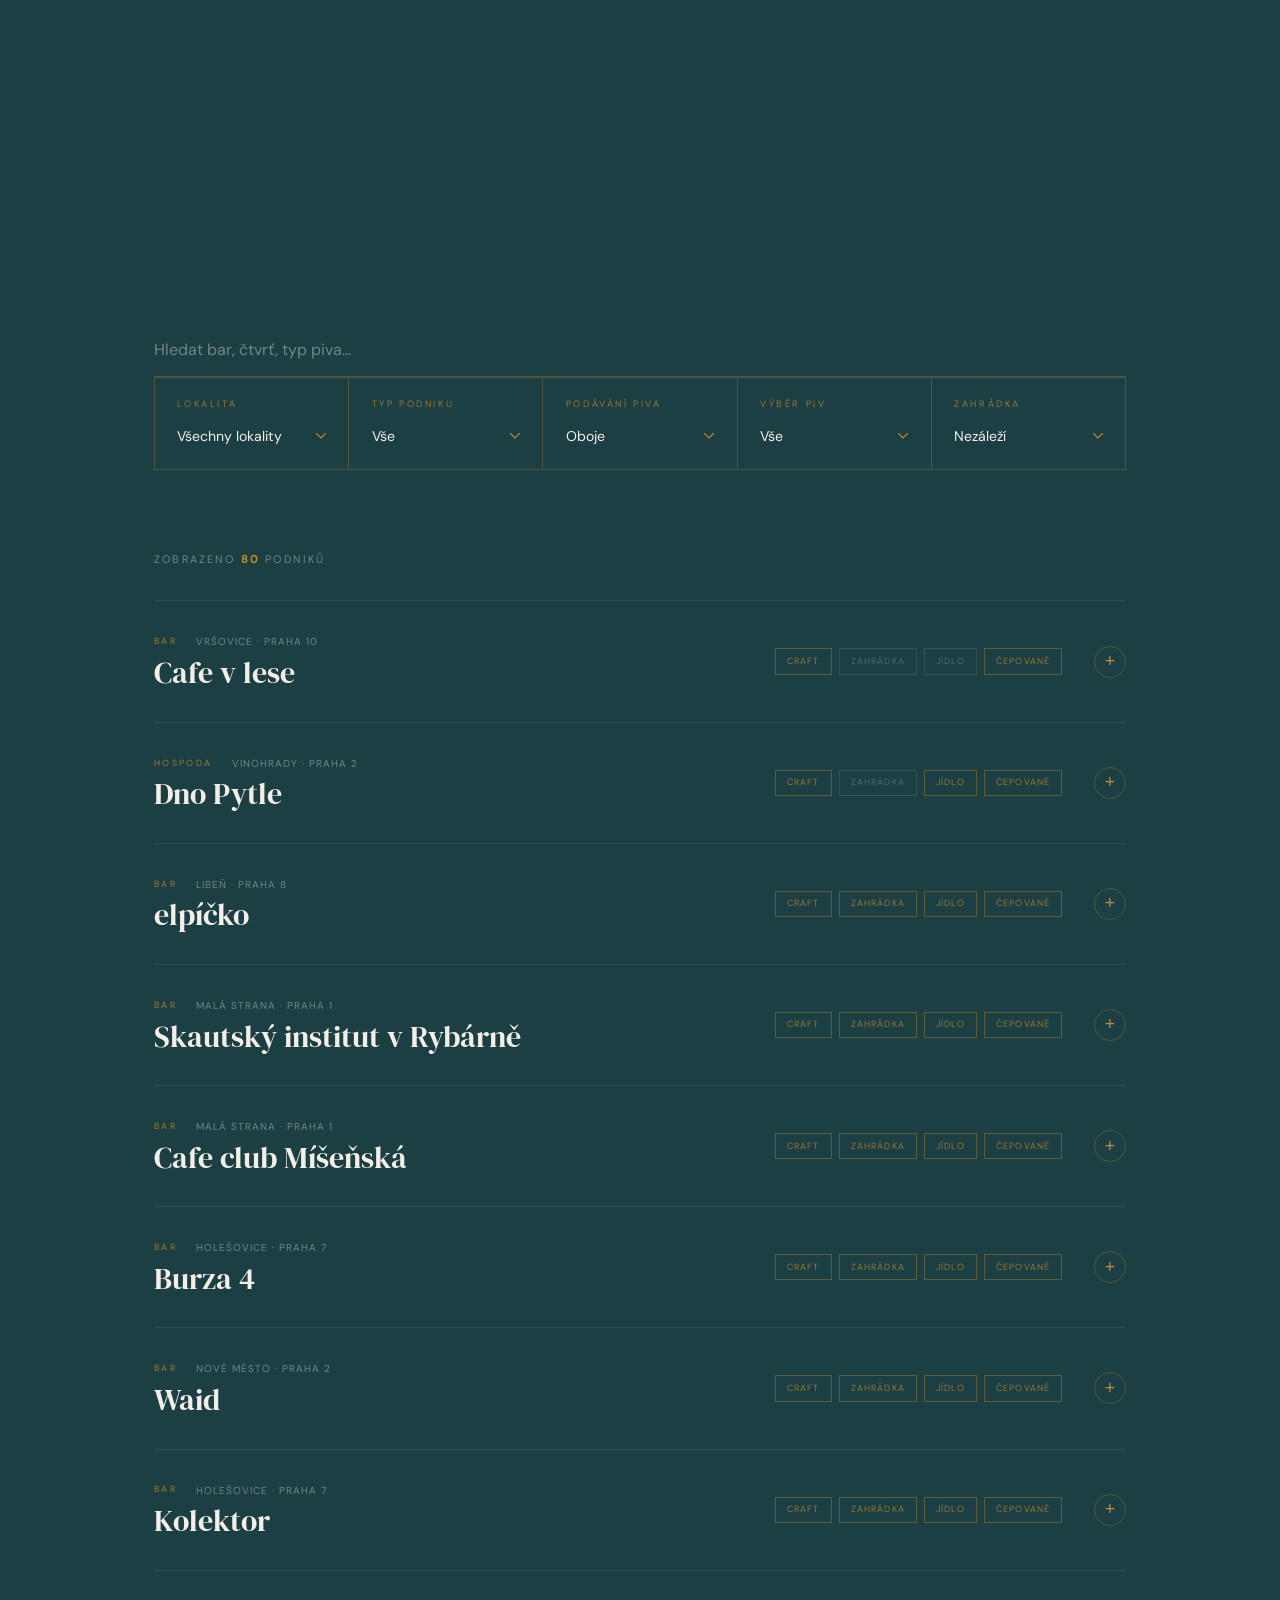
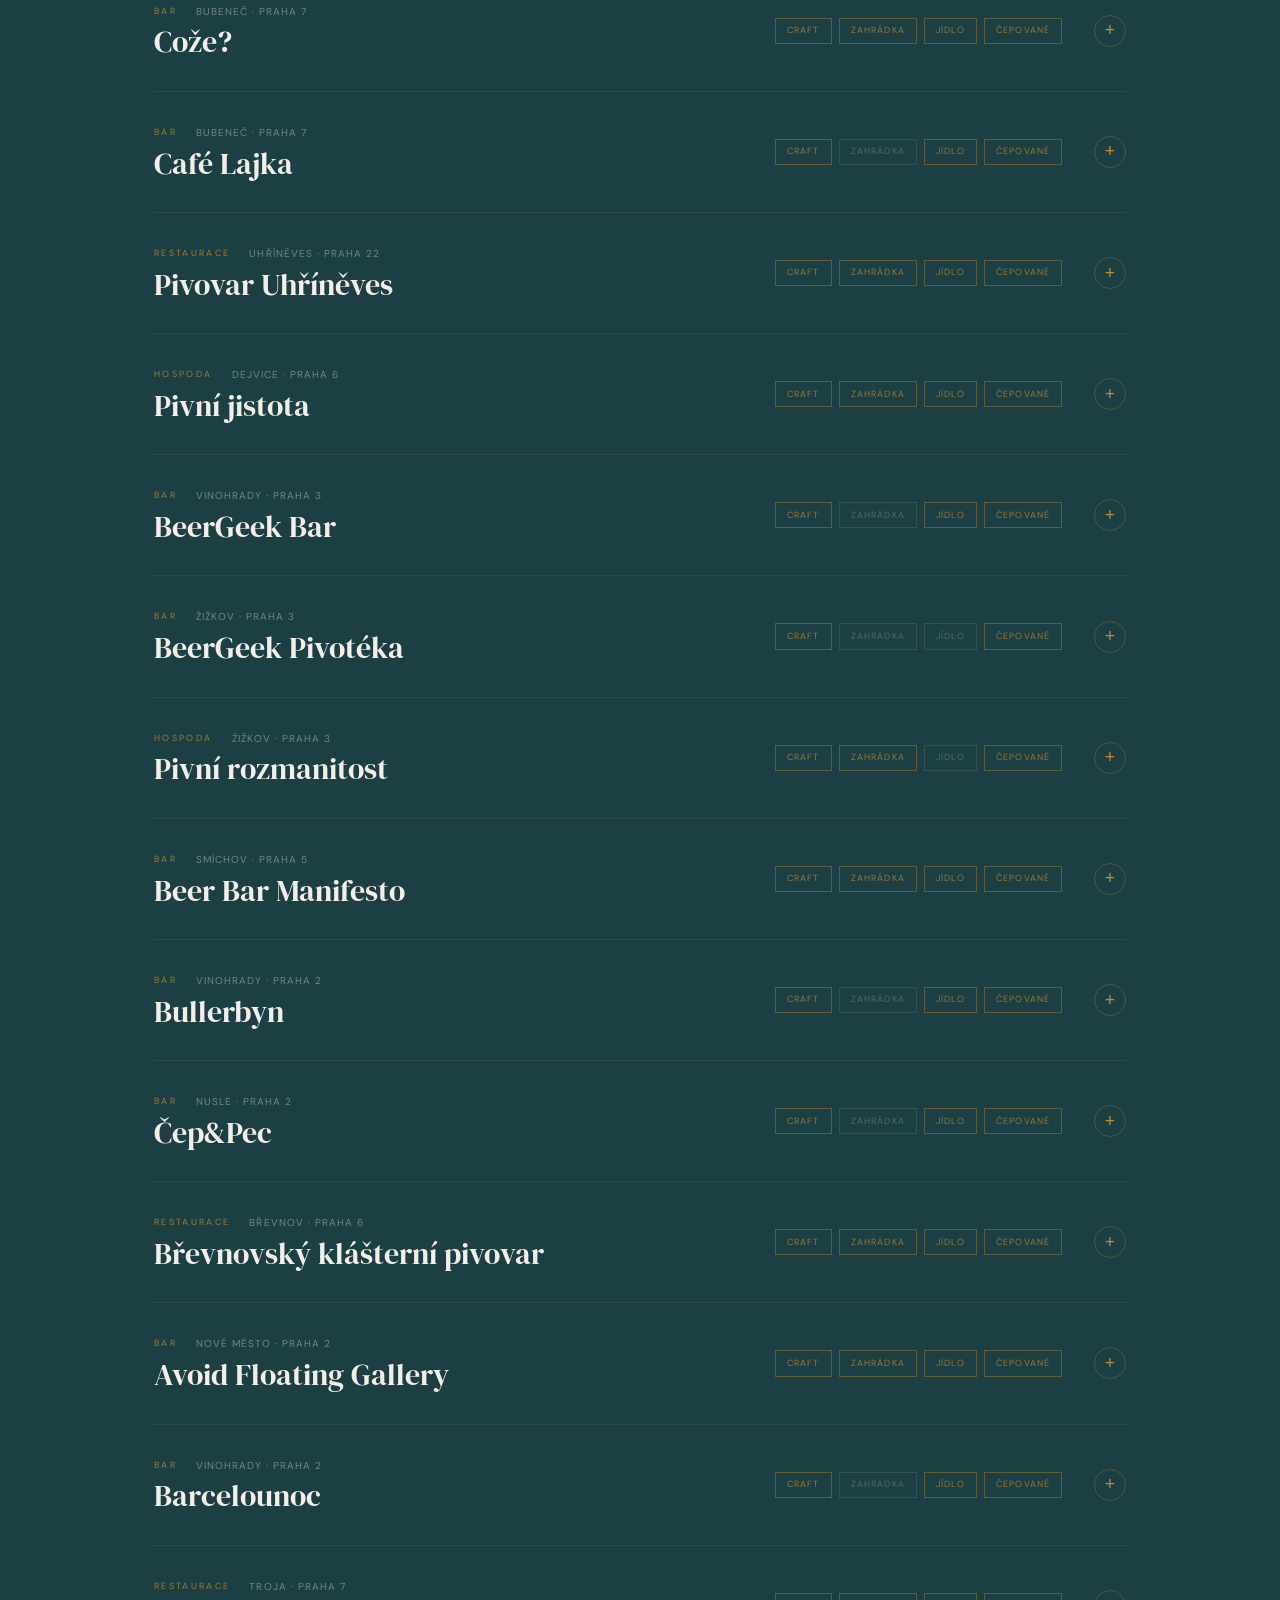
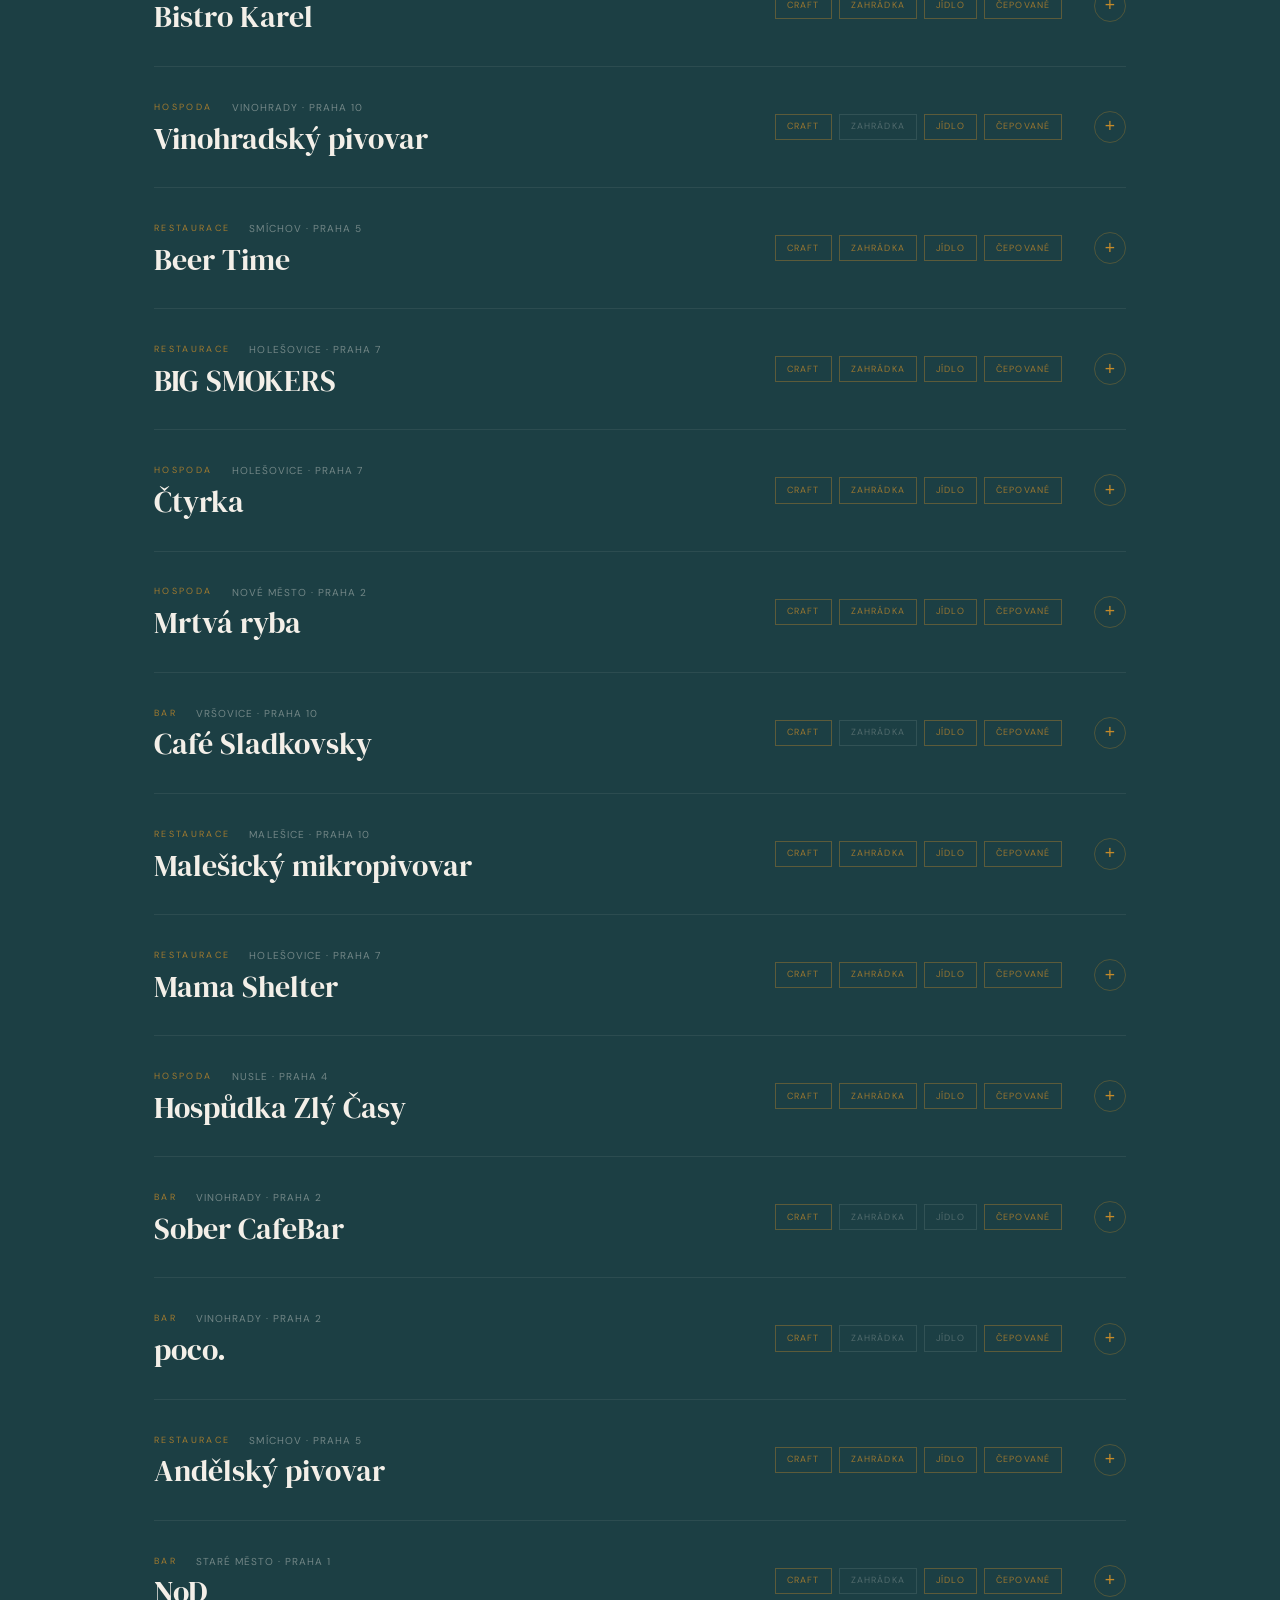
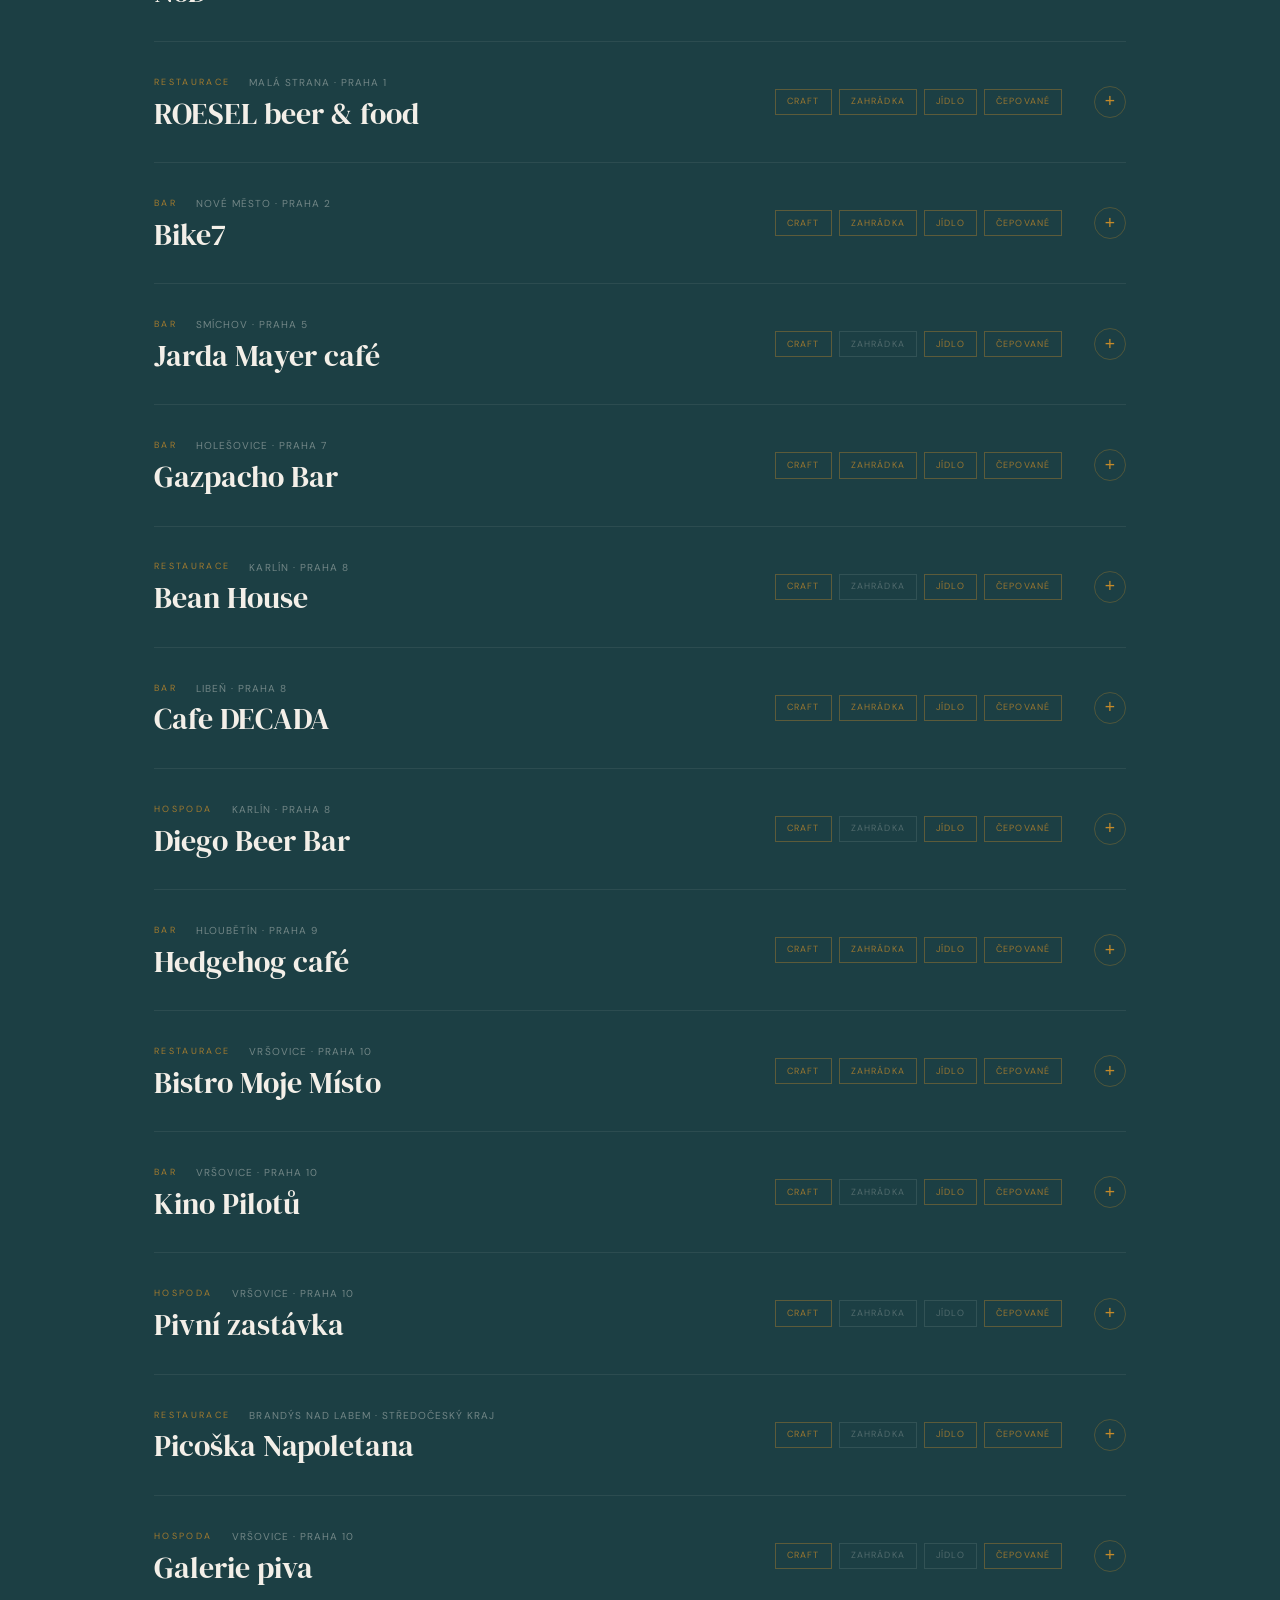
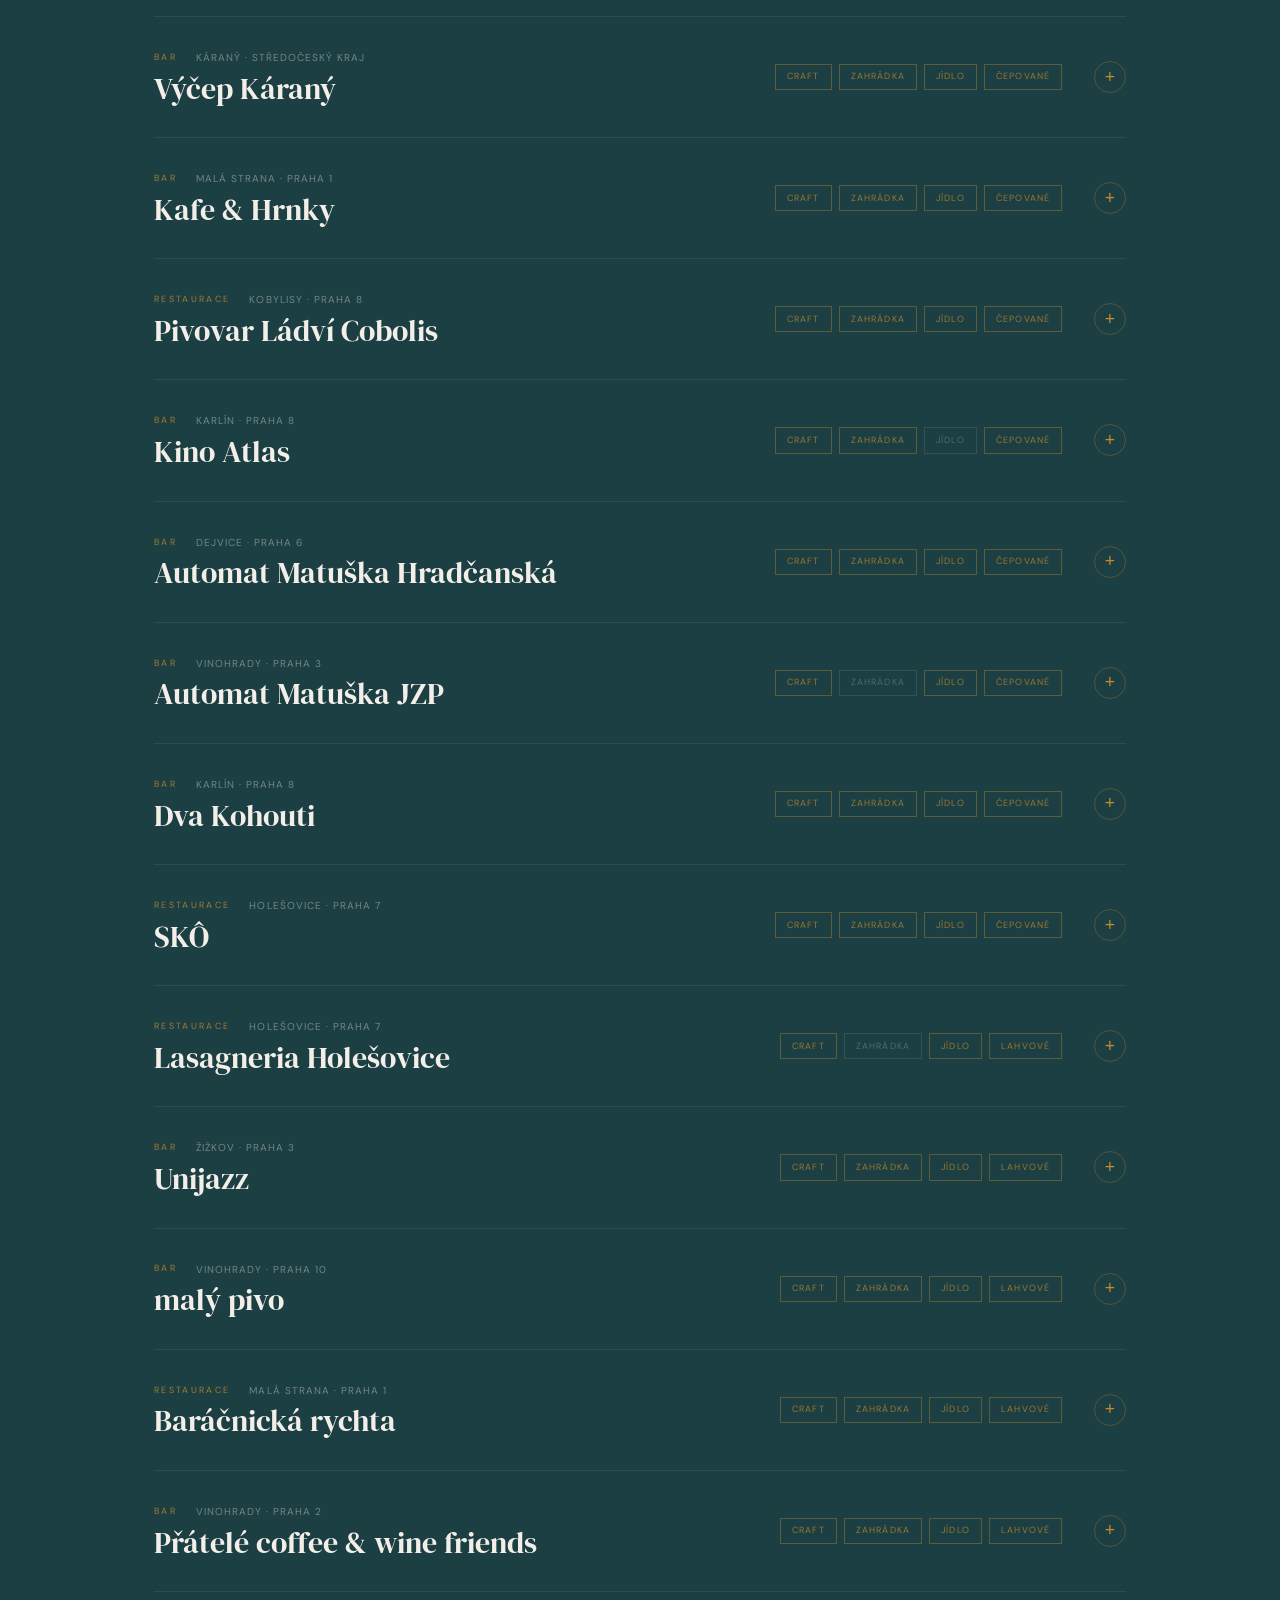
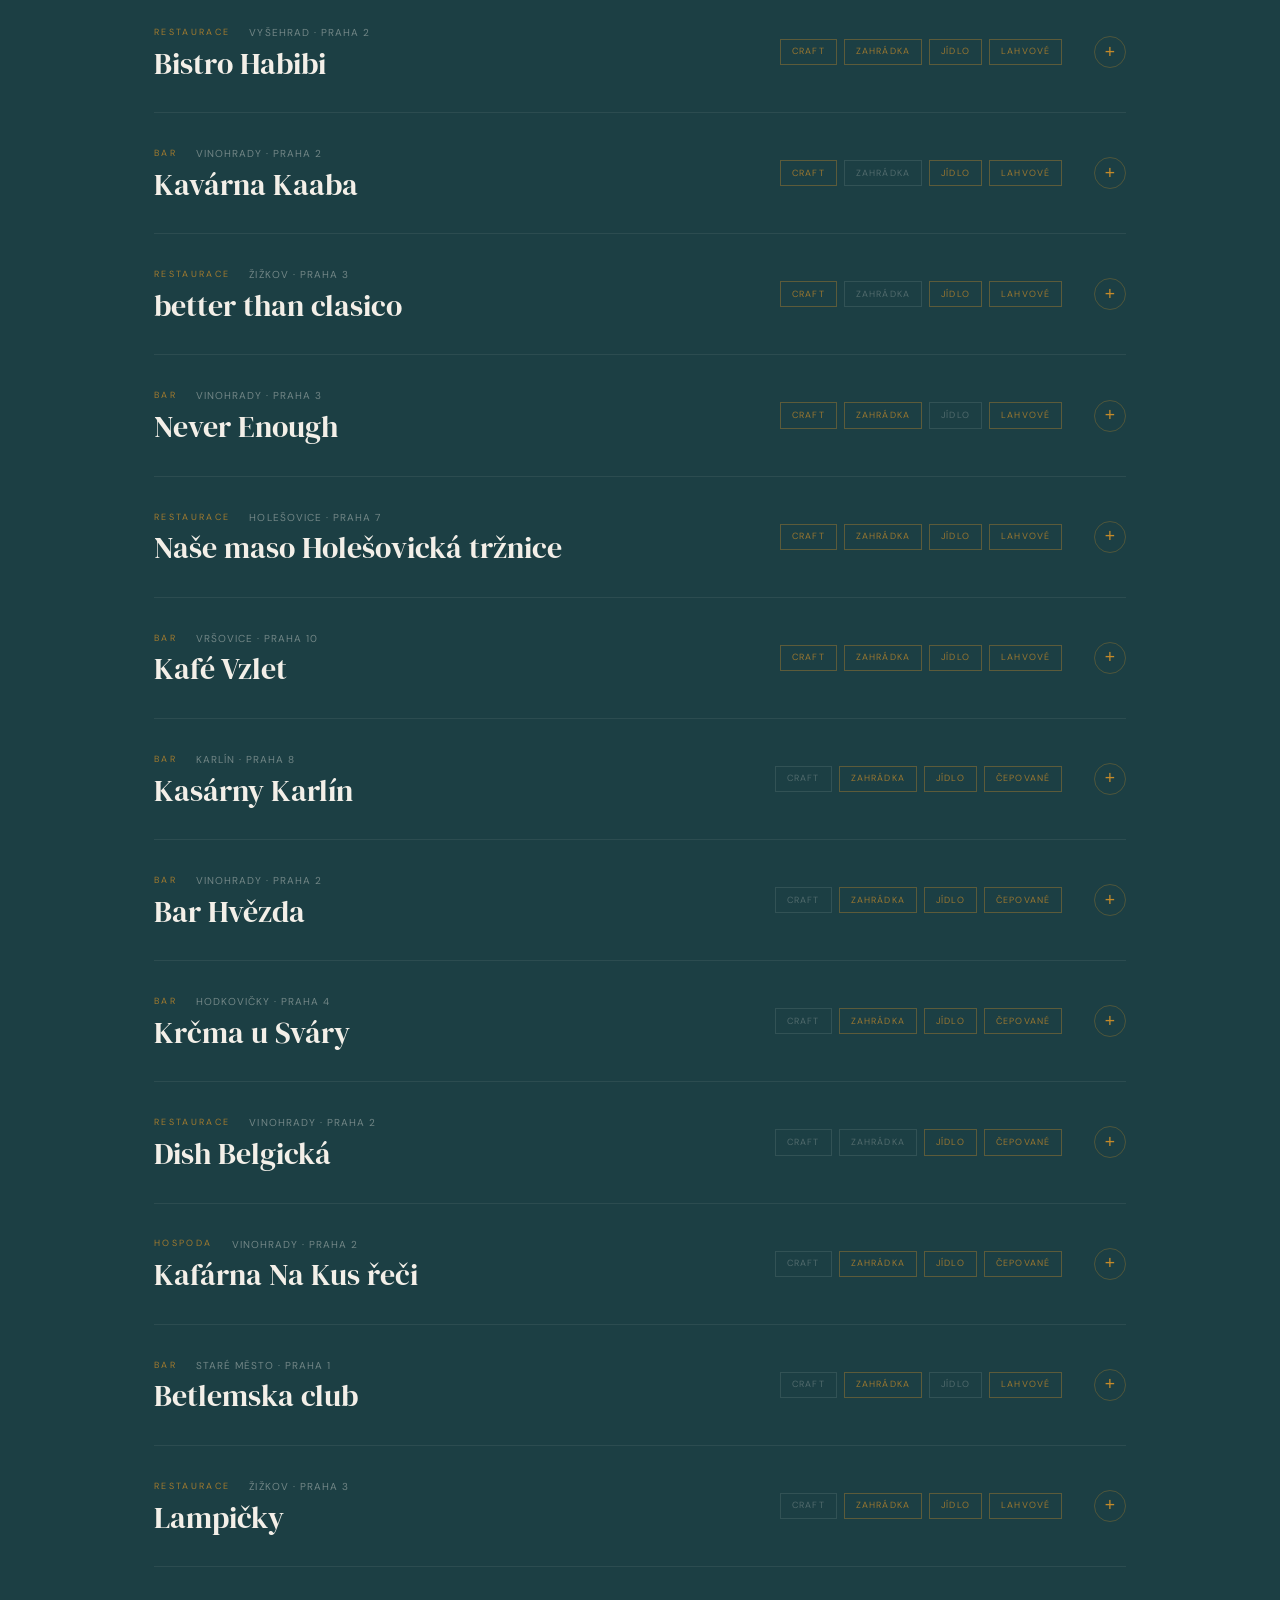
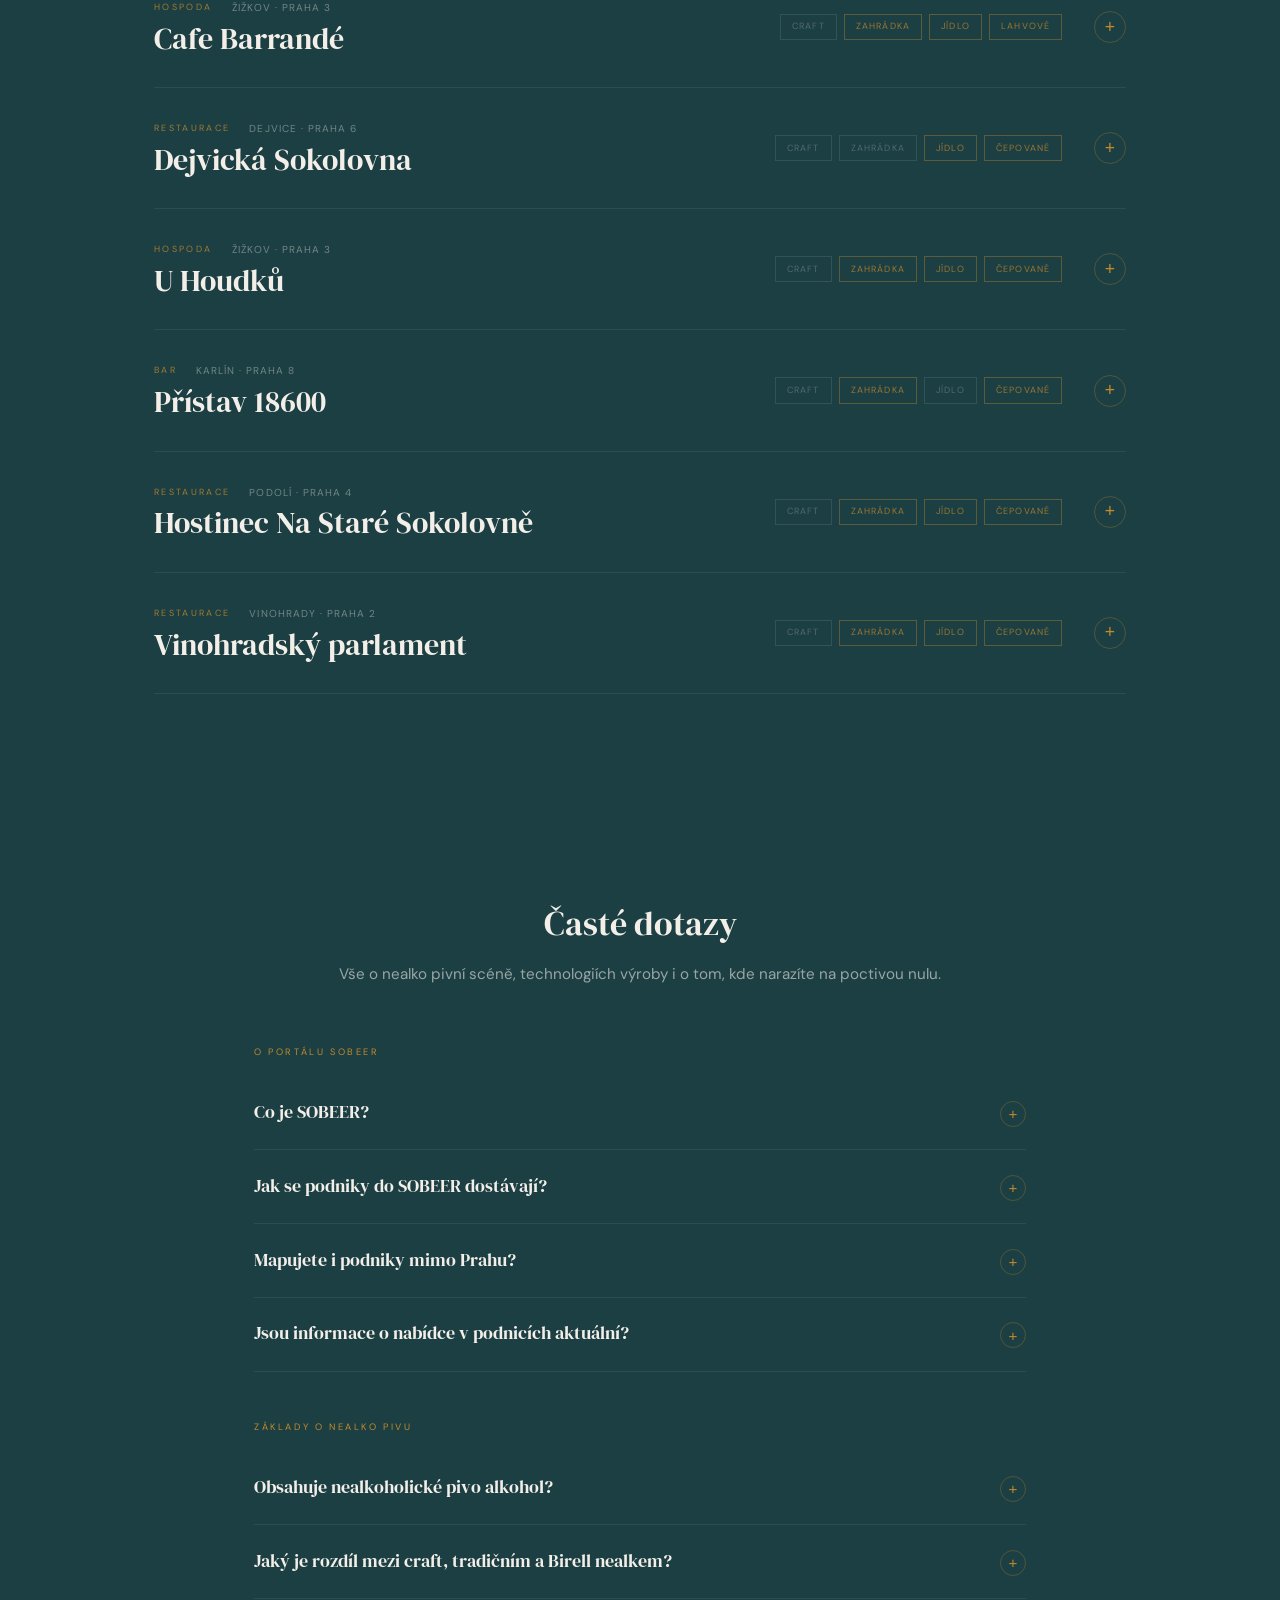
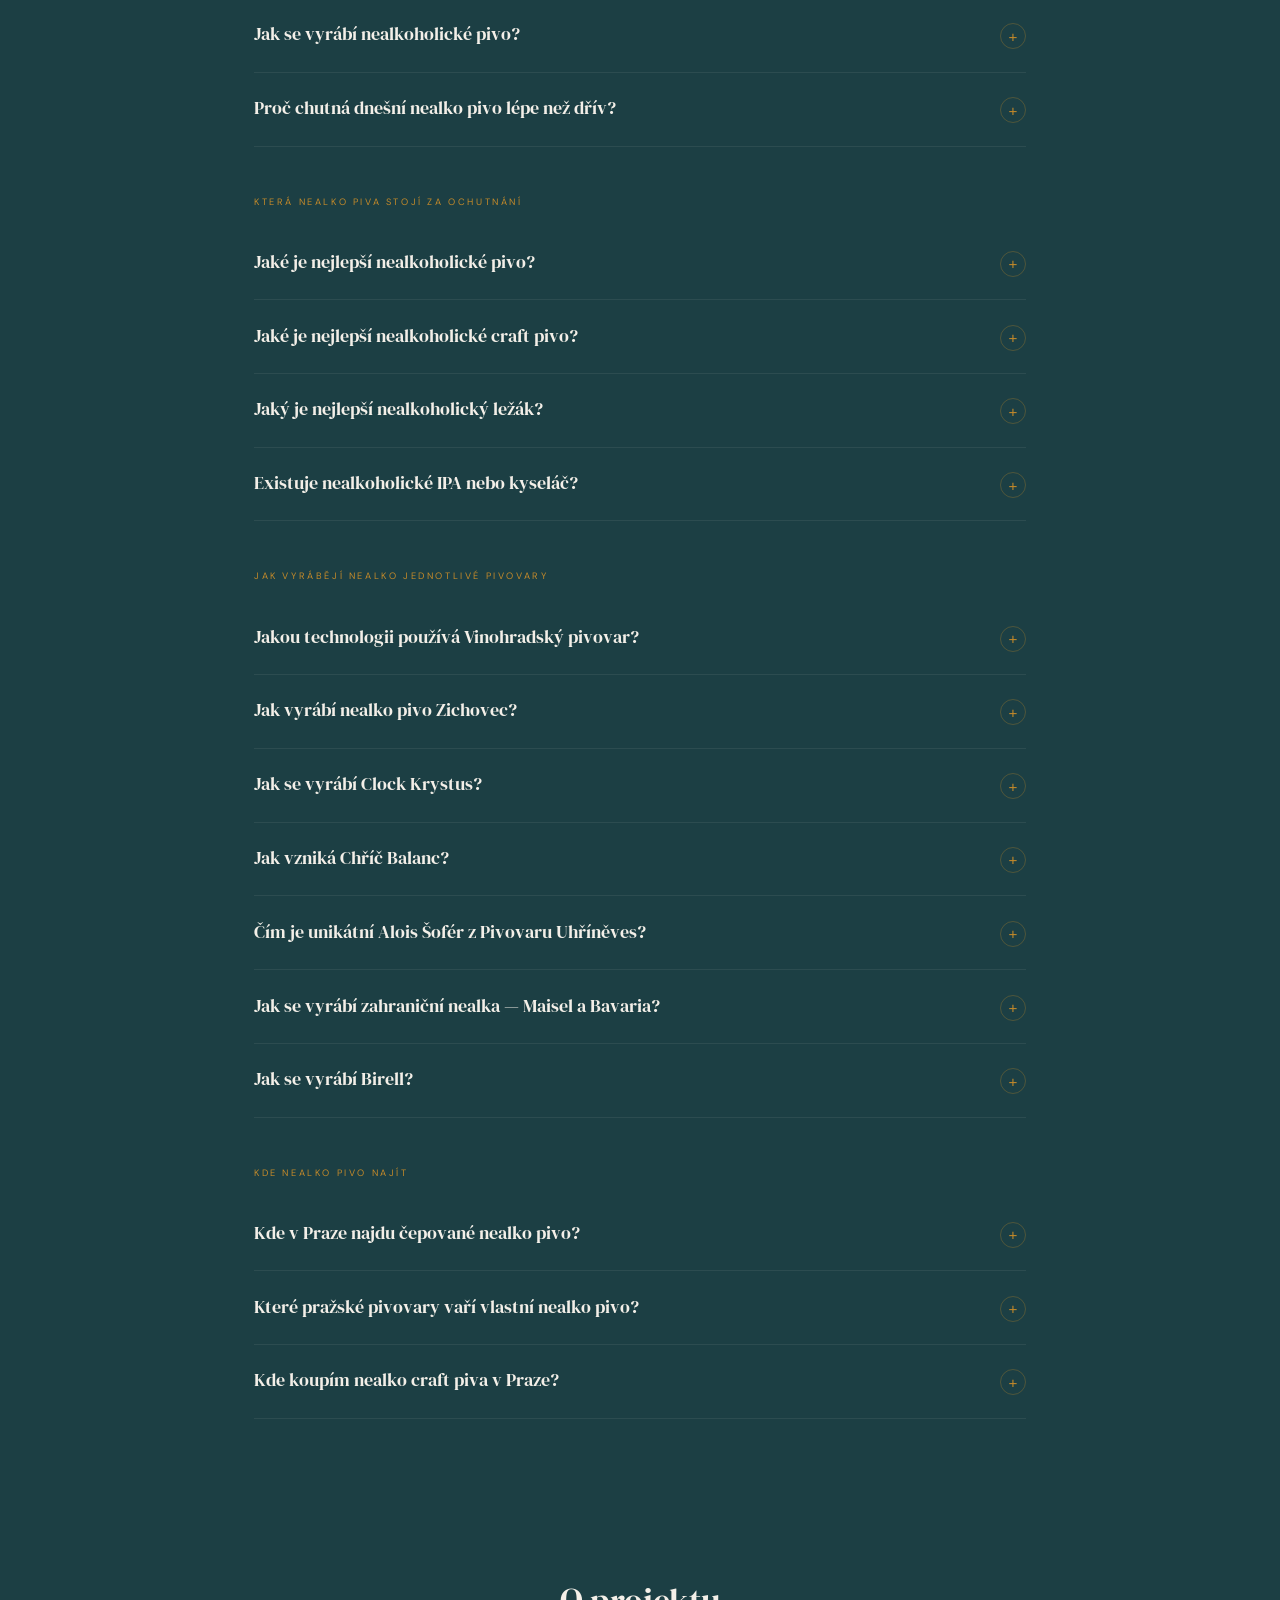
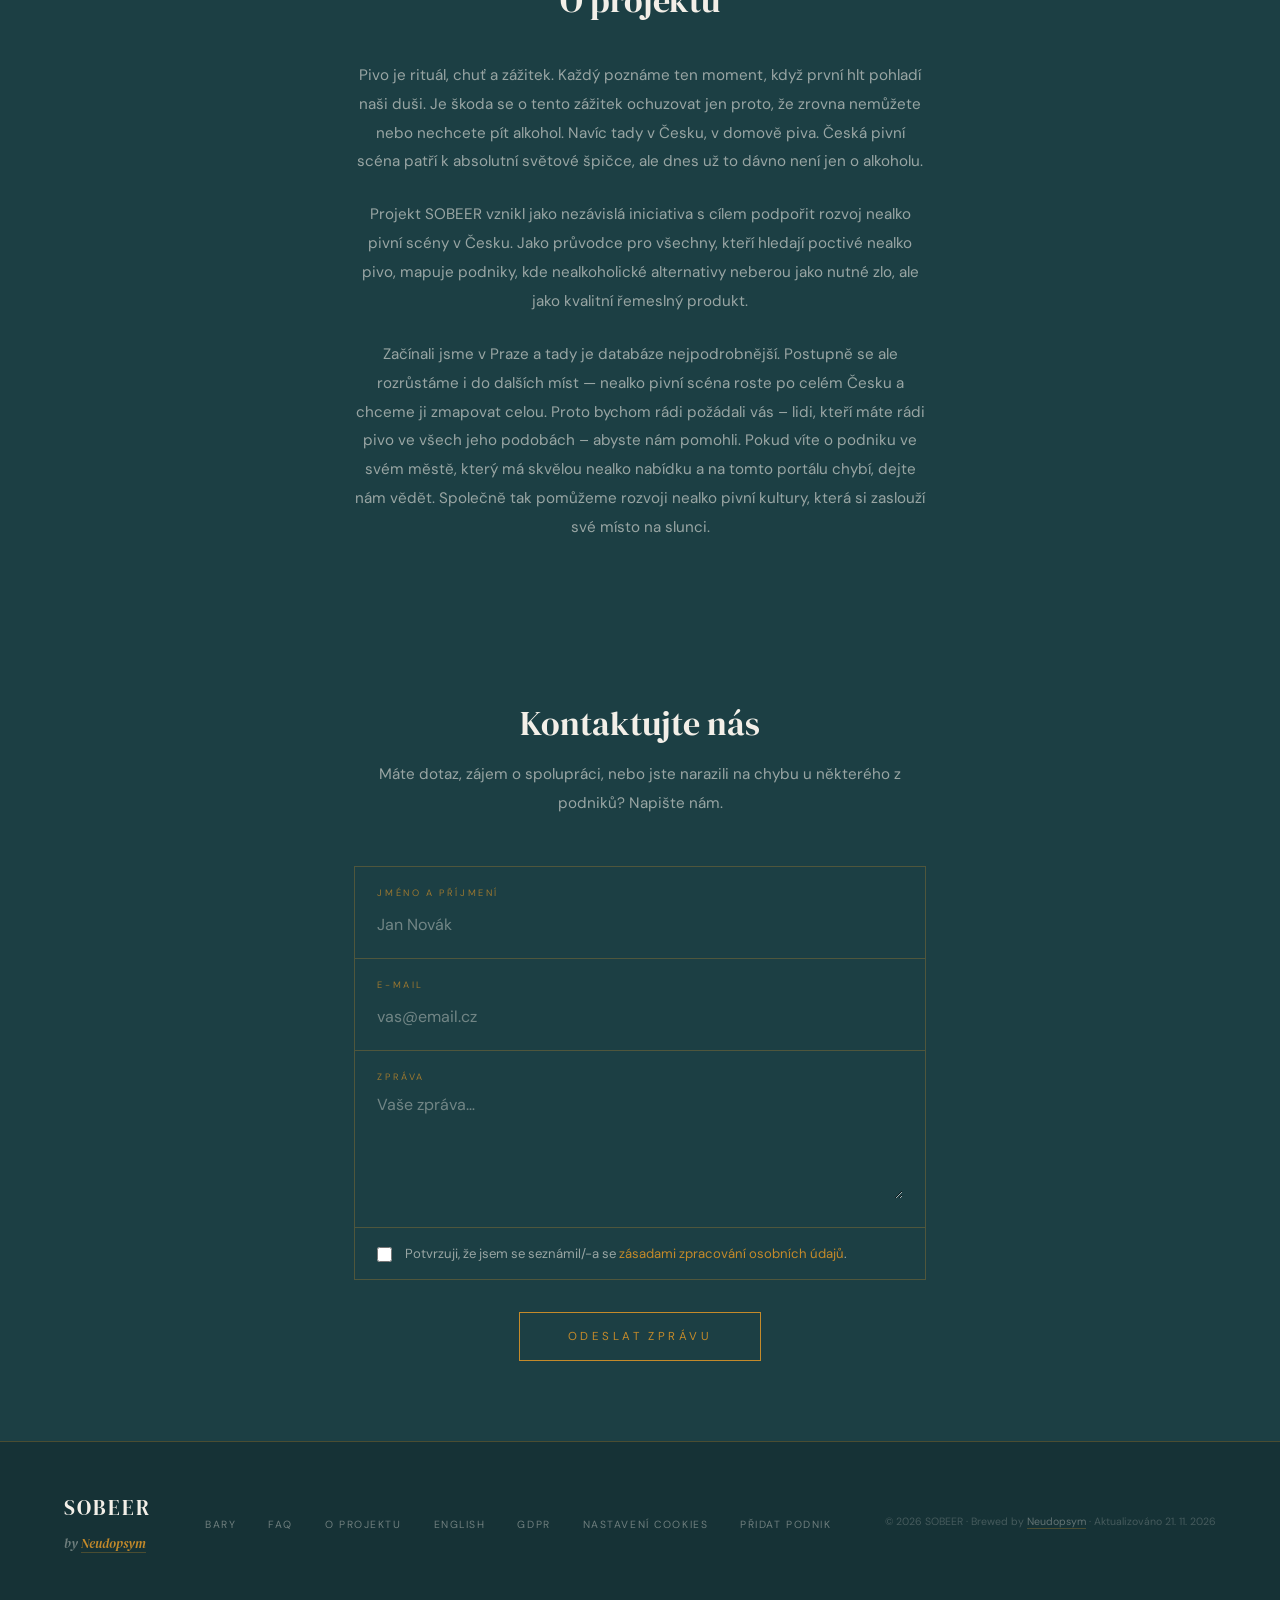
==== commit b7e58cac: "Update footer copyright and last updated date Updated footer copyright year and last updated date." ====
--- a/index.html
+++ b/index.html
@@ -553,7 +553,7 @@
     <li><a href="#" onclick="if(window.Cookiebot)Cookiebot.renew();return false;">Nastavení cookies</a></li>
     <li><a href="https://docs.google.com/forms/d/e/1FAIpQLSc26oVWWcxfFnV0y05lJRbyJ8em-22vQaTlZAj0m_smpZfCNA/viewform?usp=publish-editor" target="_blank" rel="noopener">Přidat podnik</a></li>
   </ul>
-  <span class="footer-copy">&copy; 2026 SOBEER · Brewed by <a href="https://neudopsym.cz" target="_blank" rel="noopener me" style="color:rgba(243,239,232,0.35);text-decoration:none;border-bottom:1px solid var(--amber-dim)">Neudopsym</a> · Aktualizováno <time id="last-updated" datetime="2026-10-11">11. 10. 2026</time></span>
+  <span class="footer-copy">&copy; 2026 SOBEER · Brewed by <a href="https://neudopsym.cz" target="_blank" rel="noopener me" style="color:rgba(243,239,232,0.35);text-decoration:none;border-bottom:1px solid var(--amber-dim)">Neudopsym</a> · Aktualizováno <time id="last-updated" datetime="2026-11-21">21. 11. 2026</time></span>
 </footer>
 
 <!-- data-cookieconsent="ignore" — bars.js a sobeer.js jsou funkční kód webu (age gate,
--- a/style.css
+++ b/style.css
@@ -0,0 +1,183 @@
+/* SOBEER — sdílené styly pro obě jazykové verze.
+   Vytaženo z <style> v obou index.html 1. 11. 2026.
+   Cesty k písmům se počítají od umístění TOHOTO souboru, tedy od kořene,
+   proto 'fonts/' funguje i pro en/index.html. */
+
+@font-face{font-family:'DM Serif Display';src:url('fonts/DMSerifDisplay-Regular.woff2') format('woff2');font-weight:400;font-style:normal;font-display:swap}
+@font-face{font-family:'DM Serif Display';src:url('fonts/DMSerifDisplay-Italic.woff2') format('woff2');font-weight:400;font-style:italic;font-display:swap}
+@font-face{font-family:'DM Sans';src:url('fonts/DMSans-Light.woff2') format('woff2');font-weight:300;font-style:normal;font-display:swap}
+@font-face{font-family:'DM Sans';src:url('fonts/DMSans-Regular.woff2') format('woff2');font-weight:400;font-style:normal;font-display:swap}
+@font-face{font-family:'DM Sans';src:url('fonts/DMSans-Medium.woff2') format('woff2');font-weight:500;font-style:normal;font-display:swap}
+:root{--bg:#1C3F44;--cream:#F3EFE8;--amber:#C48A2A;--amber-dim:rgba(196,138,42,0.3);--cream-dim:rgba(243,239,232,0.4);--cream-muted:rgba(243,239,232,0.58)}
+*,*::before,*::after{box-sizing:border-box;margin:0;padding:0}
+html{scroll-behavior:smooth}
+body{background:var(--bg);color:var(--cream);font-family:'DM Sans',sans-serif;font-weight:400;font-size:17px;line-height:1.7;overflow-x:hidden}
+#age-gate{position:fixed;inset:0;z-index:9999;background:var(--bg);display:flex;align-items:center;justify-content:center;padding:2rem}
+#age-gate.hidden{display:none}
+.age-gate-box{text-align:center;max-width:440px}
+.age-gate-logo img{height:60px;display:block;margin:0 auto 2.5rem}
+.age-gate-logo-text{font-family:'DM Serif Display',serif;font-size:3rem;letter-spacing:0.1em;color:var(--cream);margin-bottom:2.5rem}
+.age-gate-box h2{font-family:'DM Serif Display',serif;font-size:clamp(1.3rem,3vw,1.7rem);font-weight:400;color:var(--cream);margin-bottom:2.5rem;line-height:1.3}
+.age-gate-btns{display:flex;gap:1rem;justify-content:center;flex-wrap:wrap}
+.age-btn-yes{padding:0.9rem 2.5rem;border:1px solid var(--amber);background:var(--amber);color:var(--bg);font-size:0.72rem;letter-spacing:0.25em;text-transform:uppercase;font-family:'DM Sans',sans-serif;cursor:pointer;transition:all 0.3s}
+.age-btn-yes:hover{background:transparent;color:var(--amber)}
+.age-btn-no{padding:0.9rem 2.5rem;border:1px solid rgba(243,239,232,0.2);background:transparent;color:var(--cream-dim);font-size:0.72rem;letter-spacing:0.25em;text-transform:uppercase;font-family:'DM Sans',sans-serif;cursor:pointer;transition:all 0.3s}
+.age-btn-no:hover{border-color:var(--cream-dim);color:var(--cream)}
+.age-gate-denied{display:none;margin-top:2rem;font-size:0.82rem;color:var(--cream-muted);font-family:'DM Sans',sans-serif;line-height:1.6}
+.map-placeholder{display:flex;align-items:center;justify-content:center;background:rgba(0,0,0,0.2);border:1px solid var(--amber-dim);flex-direction:column;gap:1rem;min-height:220px;height:100%;position:relative;z-index:2}
+.map-placeholder p{font-size:1.1rem;color:var(--cream-dim);font-family:'DM Sans',sans-serif;text-align:center;padding:0 1rem}
+.map-placeholder button{padding:0.5rem 1.4rem;border:1px solid var(--amber-dim);background:transparent;color:var(--amber);font-size:0.65rem;letter-spacing:0.2em;text-transform:uppercase;font-family:'DM Sans',sans-serif;cursor:pointer;transition:all 0.3s}
+.map-placeholder button:hover{background:var(--amber);color:var(--bg)}
+nav{position:fixed;top:0;left:0;right:0;z-index:1000;display:flex;align-items:center;justify-content:space-between;padding:2rem 4rem;background:var(--bg);border-bottom:1px solid var(--amber-dim);transition:padding 0.4s}
+.nav-logo img{height:38px;display:block}
+.nav-logo-text{font-family:'DM Serif Display',serif;font-size:1.4rem;letter-spacing:0.1em;color:var(--cream);text-decoration:none}
+nav ul{list-style:none;display:flex;gap:2rem}
+nav ul a{text-decoration:none;font-size:0.7rem;letter-spacing:0.18em;text-transform:uppercase;color:var(--cream-dim);transition:color 0.3s;font-family:'DM Sans',sans-serif}
+nav ul a:hover{color:var(--amber)}
+.hamburger{display:none;flex-direction:column;justify-content:center;gap:5px;cursor:pointer;padding:6px;background:transparent;border:none;z-index:300;position:relative}
+.hamburger span{display:block;width:22px;height:2px;background:var(--cream);transition:all 0.3s;transform-origin:center}
+.hamburger.open span:nth-child(1){transform:translateY(7px) rotate(45deg)}
+.hamburger.open span:nth-child(2){opacity:0;transform:scaleX(0)}
+.hamburger.open span:nth-child(3){transform:translateY(-7px) rotate(-45deg)}
+#mobile-menu{display:none;position:fixed;top:60px;right:1.5rem;z-index:1001;background:rgba(14,32,36,0.98);border:1px solid var(--amber-dim);min-width:180px;box-shadow:0 8px 32px rgba(0,0,0,0.5)}
+#mobile-menu.open{display:block}
+#mobile-menu ul{list-style:none}
+#mobile-menu ul li a{display:block;padding:0.9rem 1.4rem;text-decoration:none;font-size:0.68rem;letter-spacing:0.2em;text-transform:uppercase;color:var(--cream-dim);font-family:'DM Sans',sans-serif;border-bottom:1px solid rgba(196,138,42,0.08);transition:color 0.2s,background 0.2s}
+#mobile-menu ul li:last-child a{border-bottom:none}
+#mobile-menu ul li a:hover{color:var(--amber);background:rgba(196,138,42,0.05)}
+.hero{min-height:100vh;display:flex;flex-direction:column;align-items:center;justify-content:center;text-align:center;padding:12rem 4rem 8rem}
+.hero-logo-text{font-family:'DM Serif Display',serif;font-size:clamp(4rem,12vw,9rem);letter-spacing:0.06em;color:var(--cream);line-height:1;opacity:0;animation:appear 0.9s 0.2s forwards}
+.hero-claim{margin-top:3rem;font-family:'DM Serif Display',serif;font-style:italic;font-size:clamp(1rem,2vw,1.3rem);color:var(--cream-muted);line-height:1.4;opacity:0;animation:appear 0.9s 0.55s forwards}
+.hero-claim+.hero-claim{margin-top:0.6rem;animation-delay:0.7s}
+.hero-line{width:36px;height:1px;background:var(--amber);margin:4rem auto 0;opacity:0;animation:appear 0.9s 0.9s forwards}
+@keyframes appear{from{opacity:0;transform:translateY(14px)}to{opacity:1;transform:translateY(0)}}
+#bary{padding:6rem 4rem 8rem;max-width:1100px;margin:0 auto}
+.section-heading{font-family:'DM Serif Display',serif;font-size:clamp(1.6rem,2.8vw,2.1rem);font-weight:400;line-height:1.25;color:var(--cream);text-align:center;max-width:900px;margin:0 auto 3rem}
+.search-wrap{position:relative}
+.search-wrap input{width:100%;background:transparent;border:none;border-bottom:1px solid var(--amber-dim);padding:1rem 5.5rem 1rem 0;color:var(--cream);font-family:'DM Sans',sans-serif;font-size:1rem;outline:none;transition:border-color 0.3s}
+.search-wrap input::placeholder{color:var(--cream-dim)}
+.search-wrap input:focus{border-color:var(--amber)}
+.search-clear{display:none;position:absolute;right:0;top:50%;transform:translateY(-50%);background:transparent;border:1px solid var(--amber-dim);color:var(--amber);font-family:'DM Sans',sans-serif;font-size:0.62rem;letter-spacing:0.2em;text-transform:uppercase;padding:0.45rem 1.1rem;cursor:pointer;transition:all 0.3s}
+.search-clear:hover{background:var(--amber);color:var(--bg)}
+.search-clear.show{display:block}
+.filters{display:grid;grid-template-columns:repeat(5,1fr);border-left:1px solid var(--amber-dim);border-top:1px solid var(--amber-dim);margin-bottom:5rem}
+.filter-group{border-right:1px solid var(--amber-dim);border-bottom:1px solid var(--amber-dim);padding:1.2rem 1.4rem}
+.filter-label{display:block;font-size:0.58rem;letter-spacing:0.28em;text-transform:uppercase;color:var(--amber);opacity:0.75;margin-bottom:0.5rem;font-family:'DM Sans',sans-serif}
+.filter-group select{width:100%;background:transparent;border:none;color:var(--cream);font-family:'DM Sans',sans-serif;font-size:0.88rem;outline:none;cursor:pointer;appearance:none;background-image:url("data:image/svg+xml,%3Csvg xmlns='http://www.w3.org/2000/svg' width='10' height='6' viewBox='0 0 10 6'%3E%3Cpath d='M0 0l5 5 5-5' stroke='%23C48A2A' stroke-width='1.2' fill='none'/%3E%3C/svg%3E");background-repeat:no-repeat;background-position:right 0 center;padding-right:1.2rem;transition:color 0.3s}
+.filter-group select:hover,.filter-group select:focus{color:var(--amber)}
+.filter-group select option{background:#1C3F44;color:var(--cream)}
+.results-count{font-size:0.68rem;letter-spacing:0.2em;text-transform:uppercase;color:var(--cream-dim);margin-bottom:2rem;min-height:1em;font-family:'DM Sans',sans-serif}
+.results-count strong{color:var(--amber)}
+.bars-list{display:flex;flex-direction:column}
+.bar-item{border-bottom:1px solid rgba(243,239,232,0.07);transition:background 0.3s}
+.bar-item:first-child{border-top:1px solid rgba(243,239,232,0.07)}
+.bar-item:hover{background:rgba(243,239,232,0.02)}
+.bar-header{padding:2rem 0;display:flex;align-items:center;gap:2rem;cursor:pointer}
+.bar-header-left{flex:1;min-width:0}
+.bar-meta-row{display:flex;align-items:center;gap:1.2rem;margin-bottom:0.35rem}
+.badge-type{font-size:0.56rem;letter-spacing:0.26em;text-transform:uppercase;color:var(--amber);opacity:0.8;font-family:'DM Sans',sans-serif}
+.badge-district{font-size:0.63rem;letter-spacing:0.1em;text-transform:uppercase;color:var(--cream-dim);font-family:'DM Sans',sans-serif}
+.bar-name{font-family:'DM Serif Display',serif;font-size:clamp(1.4rem,2.5vw,1.9rem);font-weight:400;color:var(--cream);line-height:1.1}
+.bar-header-right{display:flex;align-items:center;gap:2rem;flex-shrink:0}
+.pills{display:flex;gap:0.45rem;flex-wrap:wrap;justify-content:flex-end}
+.pill{font-size:0.56rem;letter-spacing:0.12em;text-transform:uppercase;padding:0.28rem 0.7rem;border:1px solid rgba(243,239,232,0.1);color:rgba(243,239,232,0.25);font-family:'DM Sans',sans-serif}
+.pill.on{border-color:rgba(196,138,42,0.38);color:rgba(196,138,42,0.75)}
+.toggle-btn{width:32px;height:32px;flex-shrink:0;border:1px solid var(--amber-dim);border-radius:50%;background:transparent;cursor:pointer;color:var(--amber);font-size:1.1rem;display:flex;align-items:center;justify-content:center;transition:all 0.35s}
+.bar-item.open .toggle-btn{background:var(--amber);color:var(--bg);transform:rotate(45deg)}
+.bar-detail{max-height:0;overflow:hidden;transition:max-height 0.65s cubic-bezier(0.4,0,0.2,1);position:relative;z-index:1}
+.bar-item.open .bar-detail{max-height:none;overflow:visible}
+.bar-detail-inner{display:grid;grid-template-columns:628px 1fr;gap:0;border-top:1px solid var(--amber-dim);padding:2.5rem 0 3rem;overflow:visible}
+.detail-cols{display:grid;grid-template-columns:1fr 1fr}
+.detail-col{display:flex;flex-direction:column;gap:1.8rem;padding-right:2rem}
+.map-btn{display:inline-block;margin-top:0.8rem;padding:0.55rem 1.4rem;border:1px solid var(--amber);color:var(--amber);text-decoration:none;font-size:0.62rem;letter-spacing:0.2em;text-transform:uppercase;font-family:'DM Sans',sans-serif;transition:all 0.3s;align-self:flex-start}
+.map-btn:hover{background:var(--amber);color:var(--bg)}
+.dl-label{font-size:0.56rem;letter-spacing:0.28em;text-transform:uppercase;color:var(--amber);opacity:0.65;margin-bottom:0.3rem;font-family:'DM Sans',sans-serif}
+.dl-value{font-size:0.9rem;color:var(--cream-muted);line-height:1.55;white-space:pre-line;font-family:'DM Sans',sans-serif}
+.detail-desc{font-family:'DM Serif Display',serif;font-style:italic;font-size:1.05rem;color:rgba(243,239,232,0.48);line-height:1.7}
+.no-results{display:none;text-align:center;padding:6rem 0;font-family:'DM Serif Display',serif;font-style:italic;font-size:1.3rem;color:var(--cream-dim)}
+.cta-add{max-width:1100px;margin:0 auto;padding:2rem 4rem;text-align:center}
+.cta-add p{font-family:'DM Serif Display',serif;font-style:italic;font-size:clamp(1rem,2vw,1.2rem);color:var(--cream-muted);max-width:640px;margin:0 auto 2.5rem;line-height:1.8}
+.cta-btn{display:inline-block;padding:1rem 3rem;border:1px solid var(--amber);color:var(--amber);text-decoration:none;font-size:0.72rem;letter-spacing:0.3em;text-transform:uppercase;font-family:'DM Sans',sans-serif;transition:all 0.3s}
+.cta-btn:hover{background:var(--amber);color:var(--bg)}
+#mapa{padding:0}
+.cta-add p strong{color:#fff;font-weight:700;font-style:normal}
+.tech-table{width:100%;border-collapse:collapse;margin:1.4rem 0 0.4rem;font-family:'DM Sans',sans-serif;font-size:0.82rem}
+.tech-table th{text-align:left;font-size:0.56rem;letter-spacing:0.22em;text-transform:uppercase;color:var(--amber);opacity:0.8;font-weight:400;padding:0 0.8rem 0.6rem 0;border-bottom:1px solid var(--amber-dim)}
+.tech-table td{padding:0.7rem 0.8rem 0.7rem 0;border-bottom:1px solid rgba(243,239,232,0.07);color:var(--cream-muted);vertical-align:top;line-height:1.5}
+.tech-table td:first-child{color:var(--cream)}
+.table-scroll{overflow-x:auto;-webkit-overflow-scrolling:touch}
+@media(max-width:700px){.tech-table{font-size:0.76rem;min-width:520px}}
+#overview-map{height:400px;width:100%;border-top:1px solid var(--amber-dim);margin-bottom:2rem}
+#faq{padding:5rem 4rem;max-width:900px;margin:0 auto}
+#faq .section-heading{margin-bottom:1rem}
+.faq-sub{font-size:0.95rem;line-height:1.9;color:var(--cream-muted);font-family:'DM Sans',sans-serif;text-align:center;margin-bottom:3.5rem}
+.faq-group-label{font-size:0.58rem;letter-spacing:0.28em;text-transform:uppercase;color:var(--amber);opacity:0.75;font-family:'DM Sans',sans-serif;margin:3rem 0 1rem}
+.faq-group-label:first-of-type{margin-top:0}
+.faq-item{border-bottom:1px solid rgba(243,239,232,0.07)}
+.faq-item:first-of-type{border-top:1px solid rgba(243,239,232,0.07)}
+.faq-q{padding:1.4rem 0;display:flex;align-items:flex-start;justify-content:space-between;gap:1.5rem;cursor:pointer}
+.faq-q h3{font-family:'DM Serif Display',serif;font-size:clamp(1rem,1.8vw,1.15rem);font-weight:400;color:var(--cream);line-height:1.4;flex:1;transition:color 0.3s}
+.faq-item:hover .faq-q h3{color:var(--amber)}
+.faq-toggle{width:26px;height:26px;flex-shrink:0;border:1px solid var(--amber-dim);border-radius:50%;background:transparent;color:var(--amber);font-size:0.95rem;display:flex;align-items:center;justify-content:center;transition:all 0.35s;margin-top:2px;cursor:pointer}
+.faq-item.open .faq-toggle{background:var(--amber);color:var(--bg);transform:rotate(45deg)}
+.faq-a{max-height:0;overflow:hidden;transition:max-height 0.55s cubic-bezier(0.4,0,0.2,1)}
+.faq-a-inner{padding:0 0 1.8rem;font-size:0.9rem;line-height:1.8;color:var(--cream-muted);font-family:'DM Sans',sans-serif}
+.faq-a-inner p+p{margin-top:0.9rem}
+.faq-a-inner strong{color:var(--cream);font-weight:500}
+.faq-a-inner ul{margin:0.9rem 0 0 1.2rem}
+.faq-a-inner li{margin-bottom:0.4rem}
+#o-nas{padding:5rem 4rem;text-align:center;max-width:700px;margin:0 auto}
+#o-nas .section-heading{margin-bottom:2.5rem}
+#o-nas p{font-size:0.95rem;line-height:1.9;color:var(--cream-muted);font-family:'DM Sans',sans-serif}
+#o-nas p+p{margin-top:1.5rem}
+#kontakt{padding:5rem 4rem;max-width:700px;margin:0 auto;text-align:center}
+#kontakt .section-heading{margin-bottom:1rem}
+.kontakt-sub{font-size:0.95rem;line-height:1.9;color:var(--cream-muted);font-family:'DM Sans',sans-serif;margin-bottom:3rem}
+.cf-field{border:1px solid var(--amber-dim);border-bottom:none;padding:1.2rem 1.4rem;text-align:left}
+.cf-field-last{border:1px solid var(--amber-dim);padding:1.2rem 1.4rem;text-align:left}
+.cf-field label,.cf-field-last label{display:block;font-size:0.58rem;letter-spacing:0.28em;text-transform:uppercase;color:var(--amber);opacity:0.75;margin-bottom:0.5rem;font-family:'DM Sans',sans-serif}
+.cf-field input,.cf-field-last textarea{width:100%;background:transparent;border:none;color:var(--cream);font-family:'DM Sans',sans-serif;font-size:1rem;outline:none}
+.cf-field-last textarea{resize:vertical}
+.cf-field input::placeholder,.cf-field-last textarea::placeholder{color:var(--cream-dim)}
+.cf-consent{border:1px solid var(--amber-dim);border-top:none;padding:1rem 1.4rem;display:flex;align-items:flex-start;gap:0.8rem;text-align:left}
+.cf-consent input[type=checkbox]{flex-shrink:0;margin-top:3px;accent-color:var(--amber);width:15px;height:15px;cursor:pointer}
+.cf-consent label{font-size:0.82rem;color:var(--cream-muted);font-family:'DM Sans',sans-serif;line-height:1.5;cursor:pointer}
+.cf-consent a{color:var(--amber);text-decoration:none}
+.cf-btn{display:inline-block;margin-top:2rem;padding:1rem 3rem;border:1px solid var(--amber);color:var(--amber);background:transparent;font-size:0.72rem;letter-spacing:0.3em;text-transform:uppercase;font-family:'DM Sans',sans-serif;cursor:pointer;transition:all 0.3s}
+.cf-btn:hover{background:var(--amber);color:var(--bg)}
+.cf-msg{display:none;margin-top:1.5rem;font-family:'DM Sans',sans-serif;font-size:0.9rem}
+.cf-ok{color:var(--amber)}
+.cf-err{color:#e07070}
+.legal-page{display:none;padding:8rem 4rem;max-width:800px;margin:0 auto}
+.legal-page h2{font-family:'DM Serif Display',serif;font-size:clamp(1.6rem,2.8vw,2.1rem);font-weight:400;color:var(--cream);margin-bottom:3rem}
+.legal-page h3{font-family:'DM Serif Display',serif;font-size:1.1rem;font-weight:400;color:var(--cream);margin-bottom:0.8rem;margin-top:2rem}
+.legal-page h4{font-family:'DM Sans',sans-serif;font-size:0.82rem;font-weight:500;color:var(--cream);margin-bottom:0.6rem;margin-top:1.6rem;letter-spacing:0.02em}
+.legal-page p{font-size:0.9rem;line-height:1.9;color:var(--cream-muted);margin-bottom:1rem;font-family:'DM Sans',sans-serif}
+.legal-page ul{margin:0 0 1rem 1.4rem}
+.legal-page li{font-size:0.9rem;line-height:1.8;color:var(--cream-muted);font-family:'DM Sans',sans-serif;margin-bottom:0.4rem}
+.legal-back{display:inline-block;margin-top:3rem;font-size:0.7rem;letter-spacing:0.2em;text-transform:uppercase;color:var(--amber);cursor:pointer;font-family:'DM Sans',sans-serif}
+footer{background:rgba(0,0,0,0.2);border-top:1px solid var(--amber-dim);padding:3rem 4rem;display:flex;align-items:center;justify-content:space-between;flex-wrap:wrap;gap:1.5rem}
+.footer-logo-text{font-family:'DM Serif Display',serif;font-size:1.3rem;letter-spacing:0.1em;color:var(--cream)}
+.footer-links{list-style:none;display:flex;gap:2rem;flex-wrap:wrap}
+.footer-links a{text-decoration:none;font-size:0.65rem;letter-spacing:0.15em;text-transform:uppercase;color:var(--cream-dim);transition:color 0.3s;cursor:pointer;font-family:'DM Sans',sans-serif}
+.footer-links a:hover{color:var(--amber)}
+.footer-copy{font-size:0.66rem;color:rgba(243,239,232,0.22);font-family:'DM Sans',sans-serif}
+.footer-by{display:block;margin-top:0.4rem;font-family:'DM Serif Display',serif;font-style:italic;font-size:0.82rem;color:var(--cream-dim)}
+.footer-by a{color:var(--amber);text-decoration:none;border-bottom:1px solid var(--amber-dim);transition:all 0.3s}
+.footer-by a:hover{color:var(--cream);border-color:var(--cream-dim)}
+.reveal{opacity:0;transform:translateY(18px);transition:opacity 0.7s,transform 0.7s}
+.reveal.visible{opacity:1;transform:none}
+@media(max-width:900px){
+  nav{padding:1.2rem 1.5rem}nav ul{display:none}.hamburger{display:flex}
+  #bary,#faq,#o-nas,#kontakt,.legal-page,.cta-add{padding-left:1.5rem;padding-right:1.5rem}
+  .filters{grid-template-columns:1fr 1fr}
+  .bar-detail-inner{grid-template-columns:1fr;gap:2rem}
+  .detail-cols{grid-template-columns:1fr}
+  .detail-col{padding-right:0}
+  .bar-header{padding:1.6rem 0;flex-wrap:wrap}
+  .bar-header-right{width:100%;justify-content:space-between;margin-top:0.5rem}
+  footer{flex-direction:column;text-align:center}
+  .footer-links{justify-content:center}
+  }
+@media(max-width:560px){.filters{grid-template-columns:1fr}.pills{display:none}}
+@media(prefers-reduced-motion:reduce){*{animation:none!important;transition:none!important}.reveal{opacity:1;transform:none}}
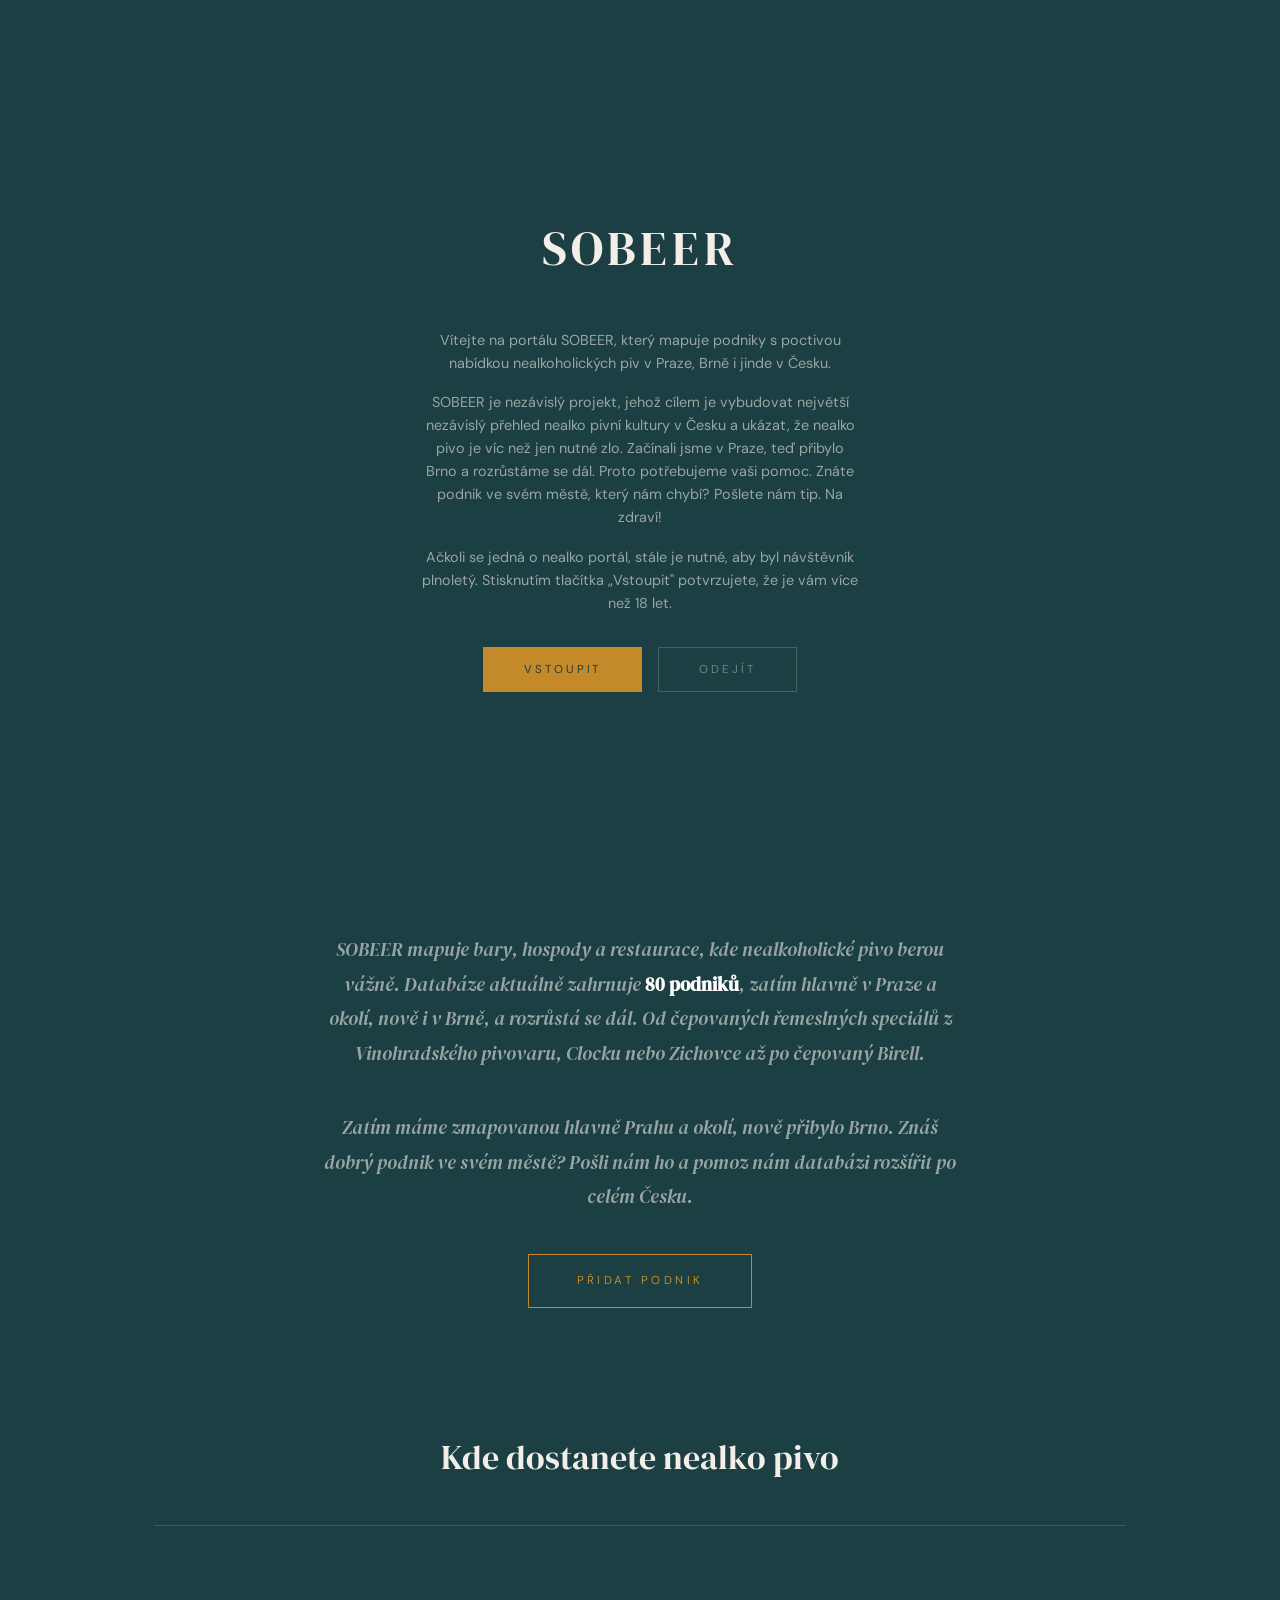
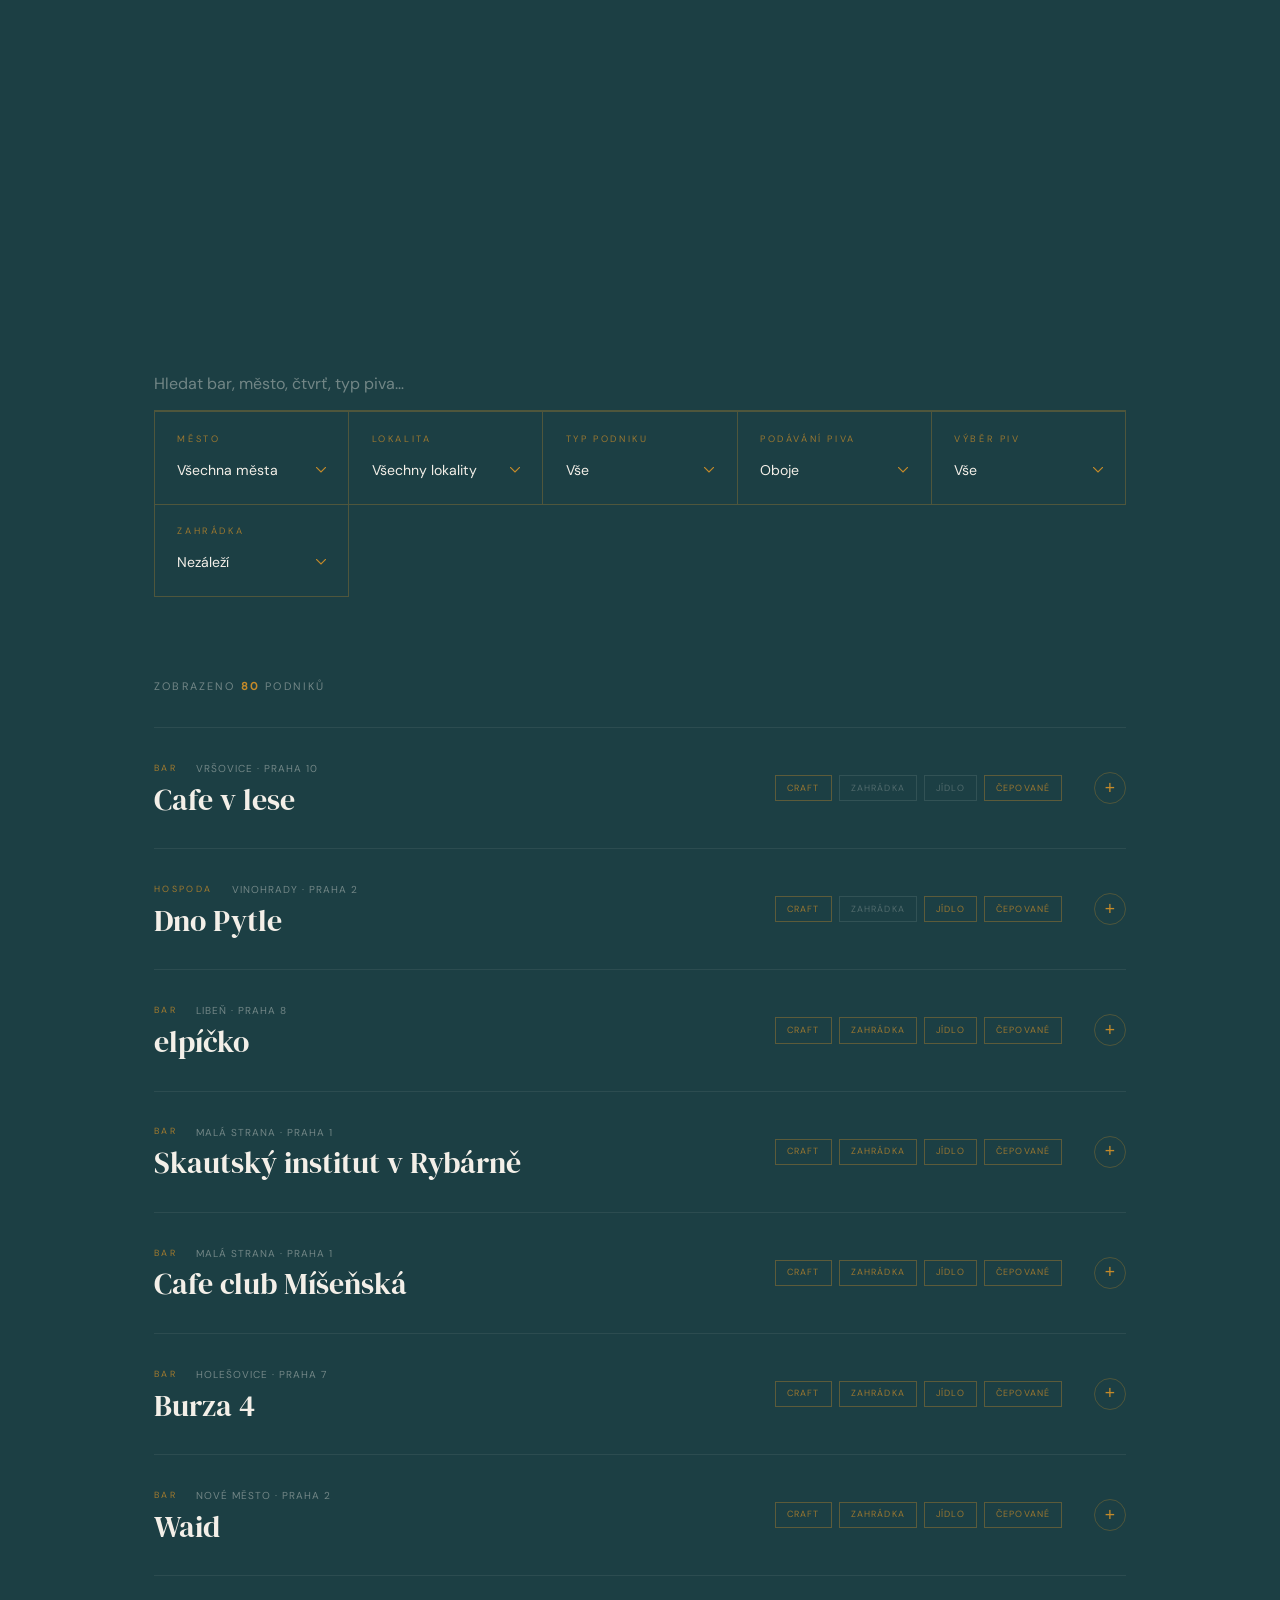
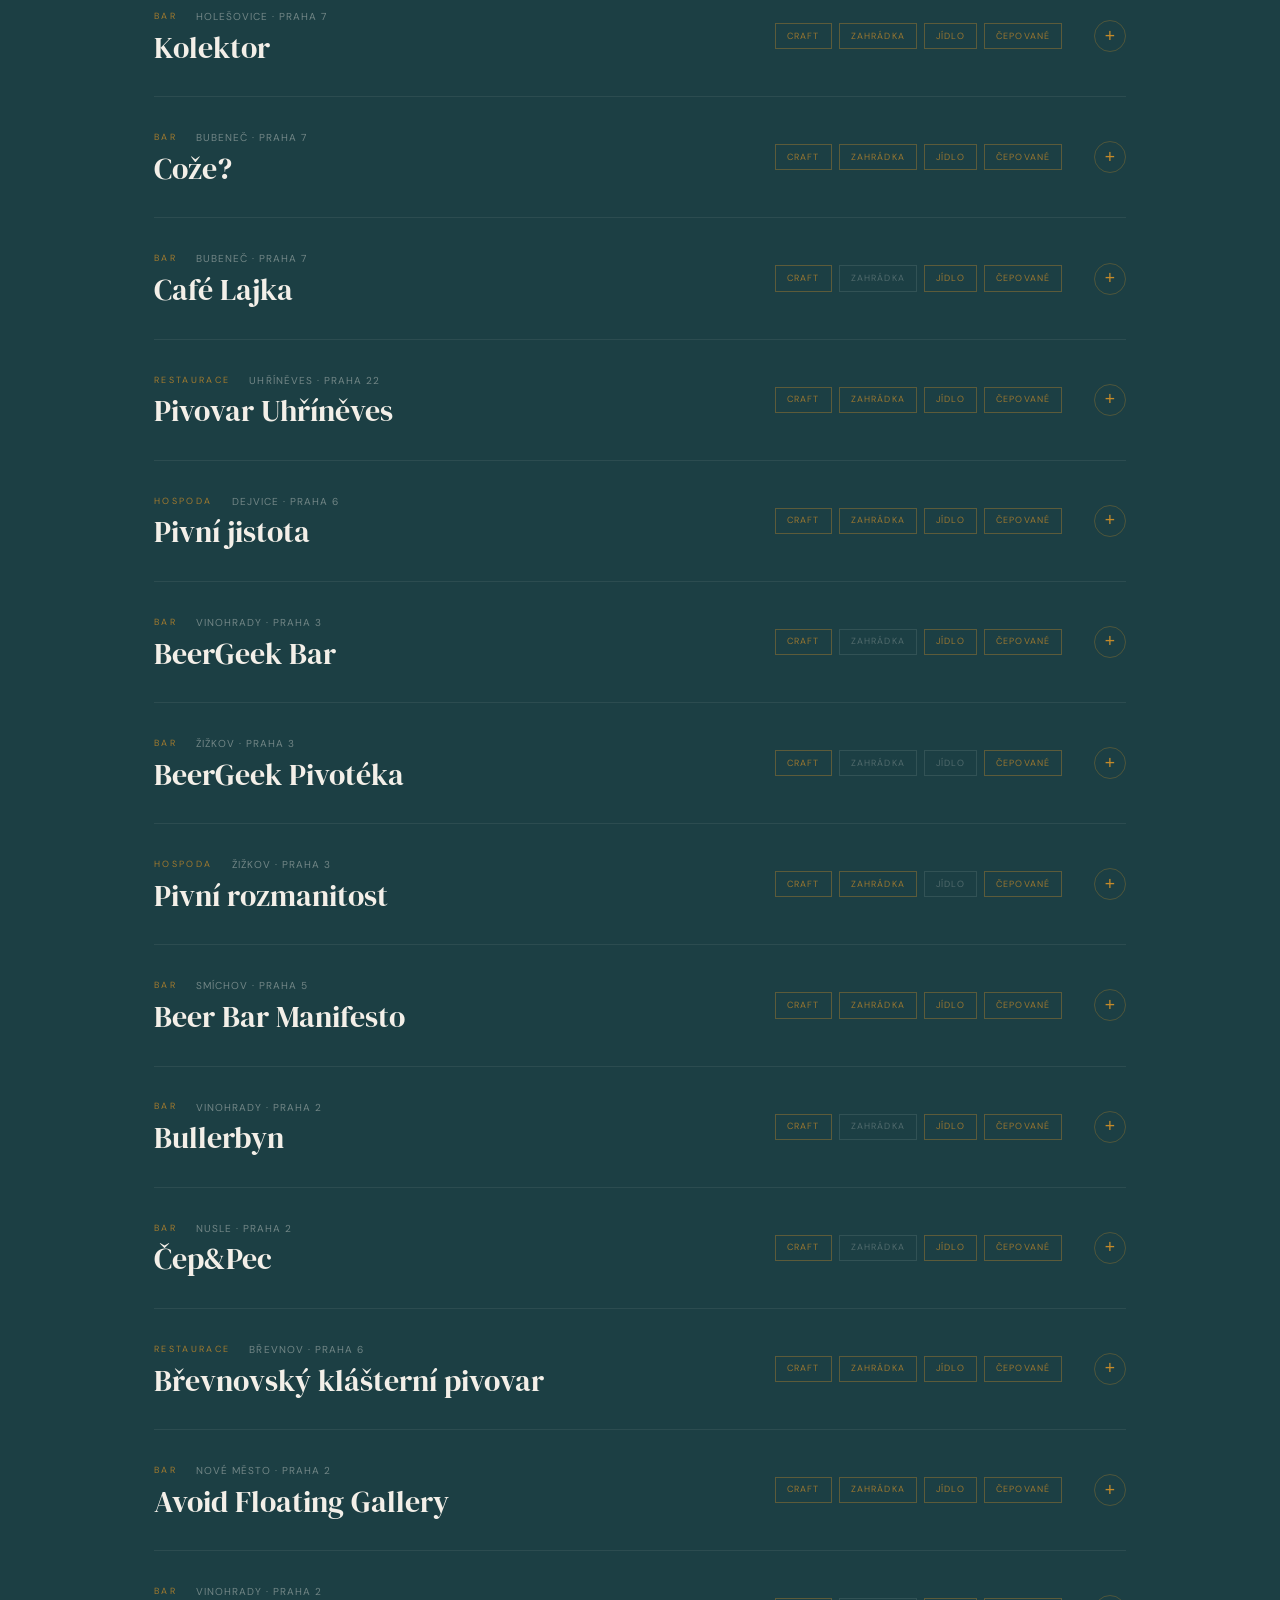
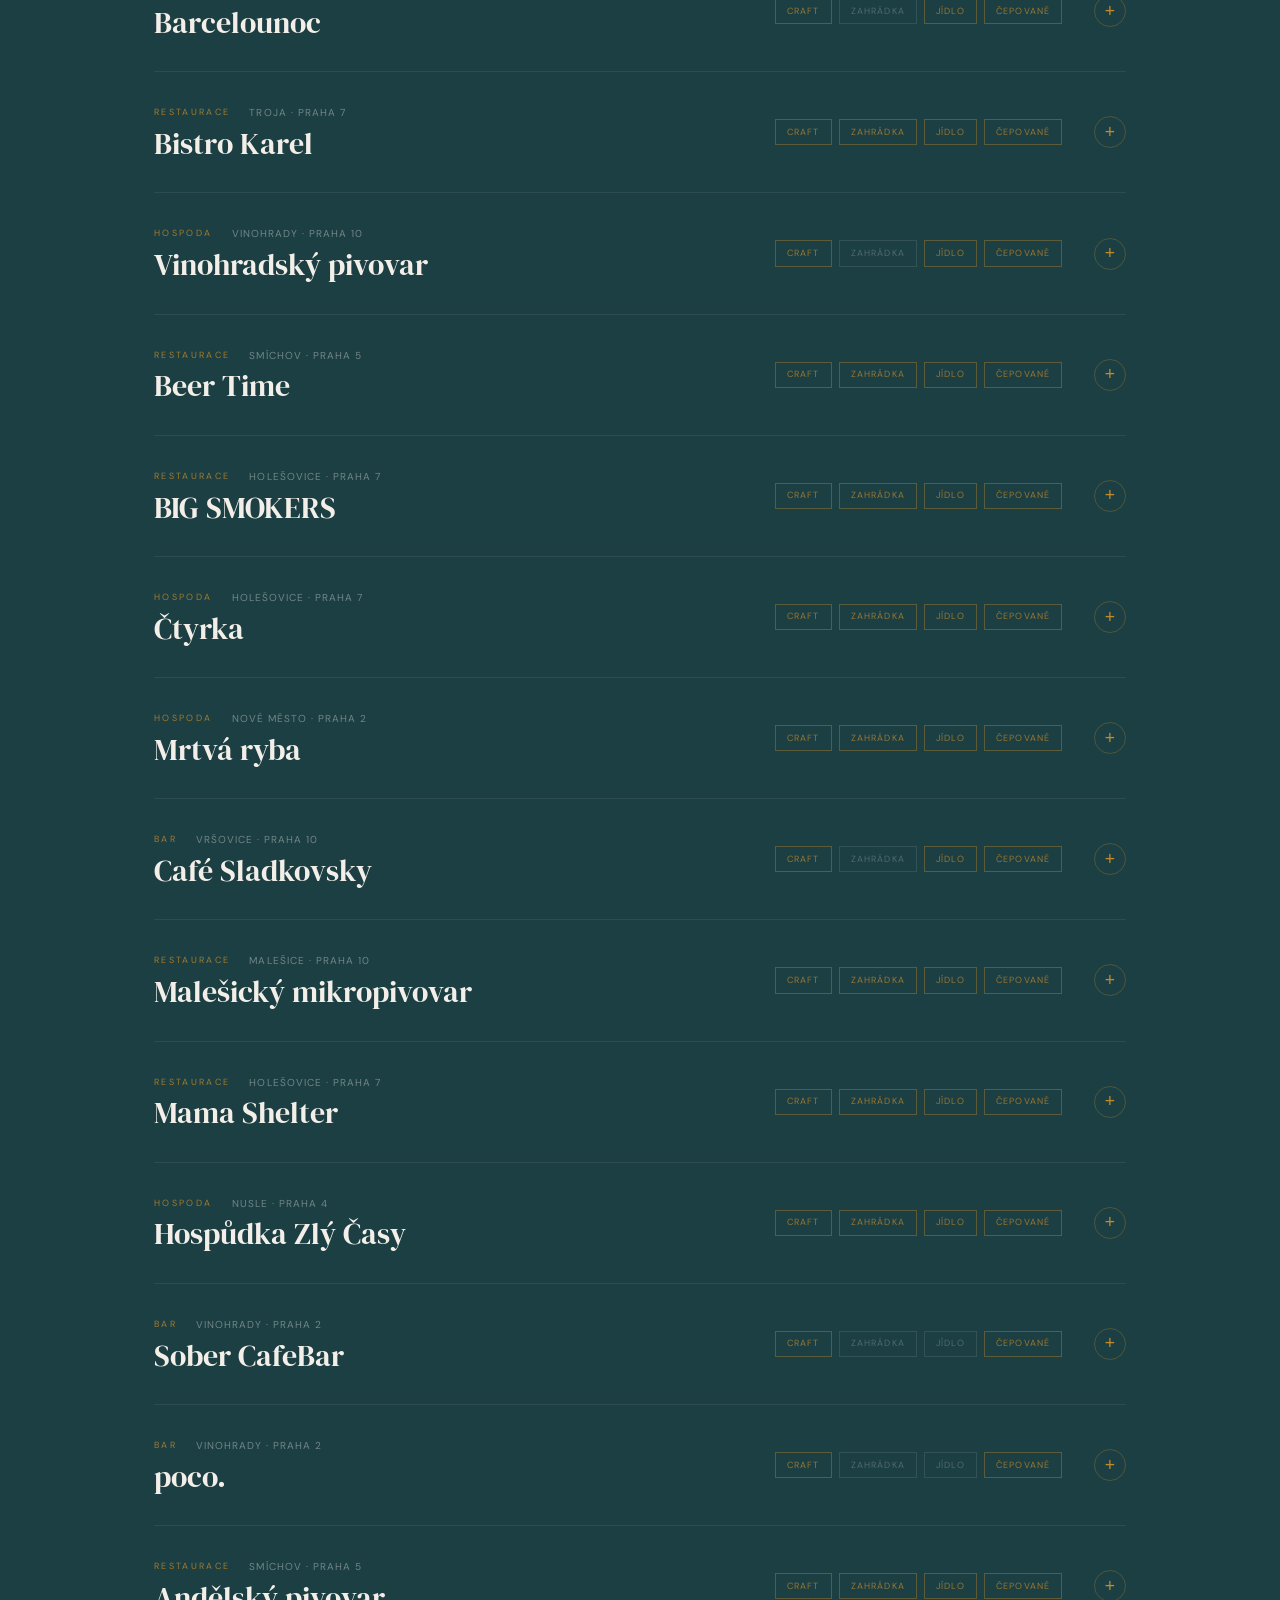
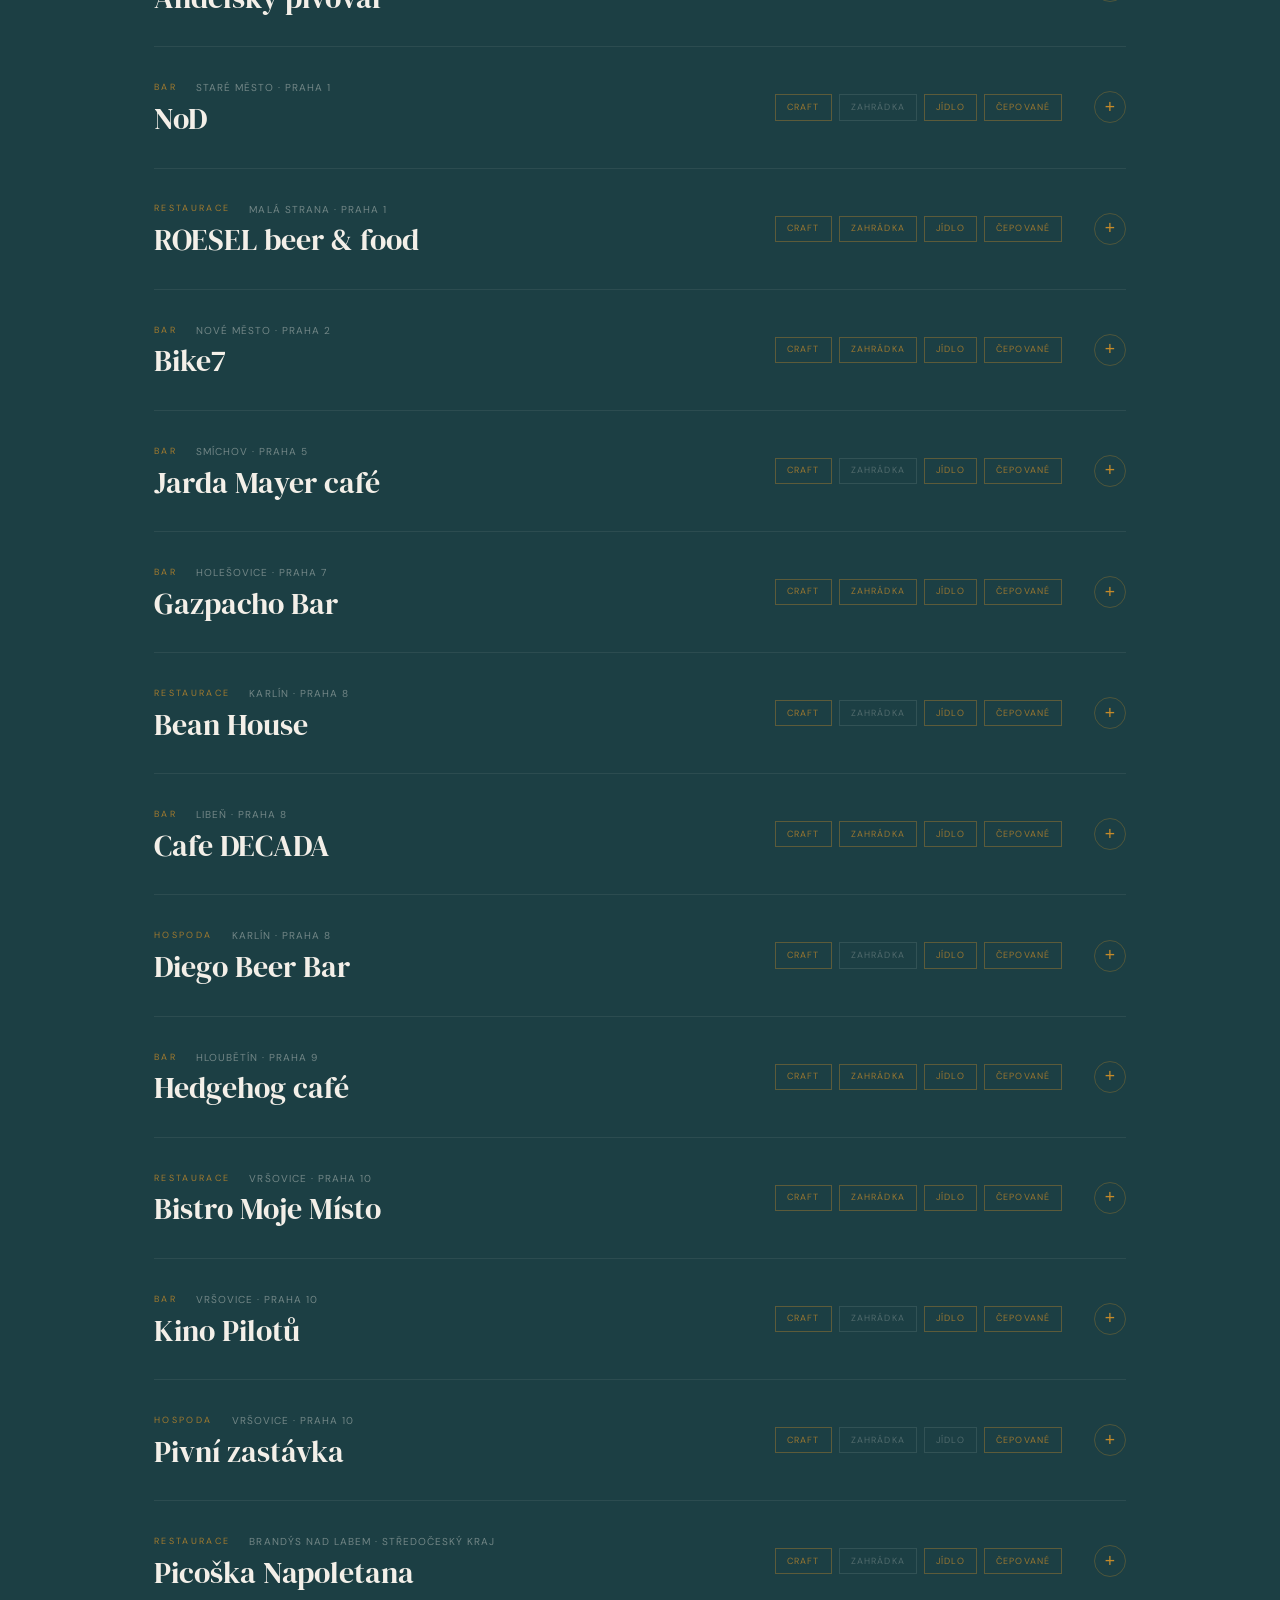
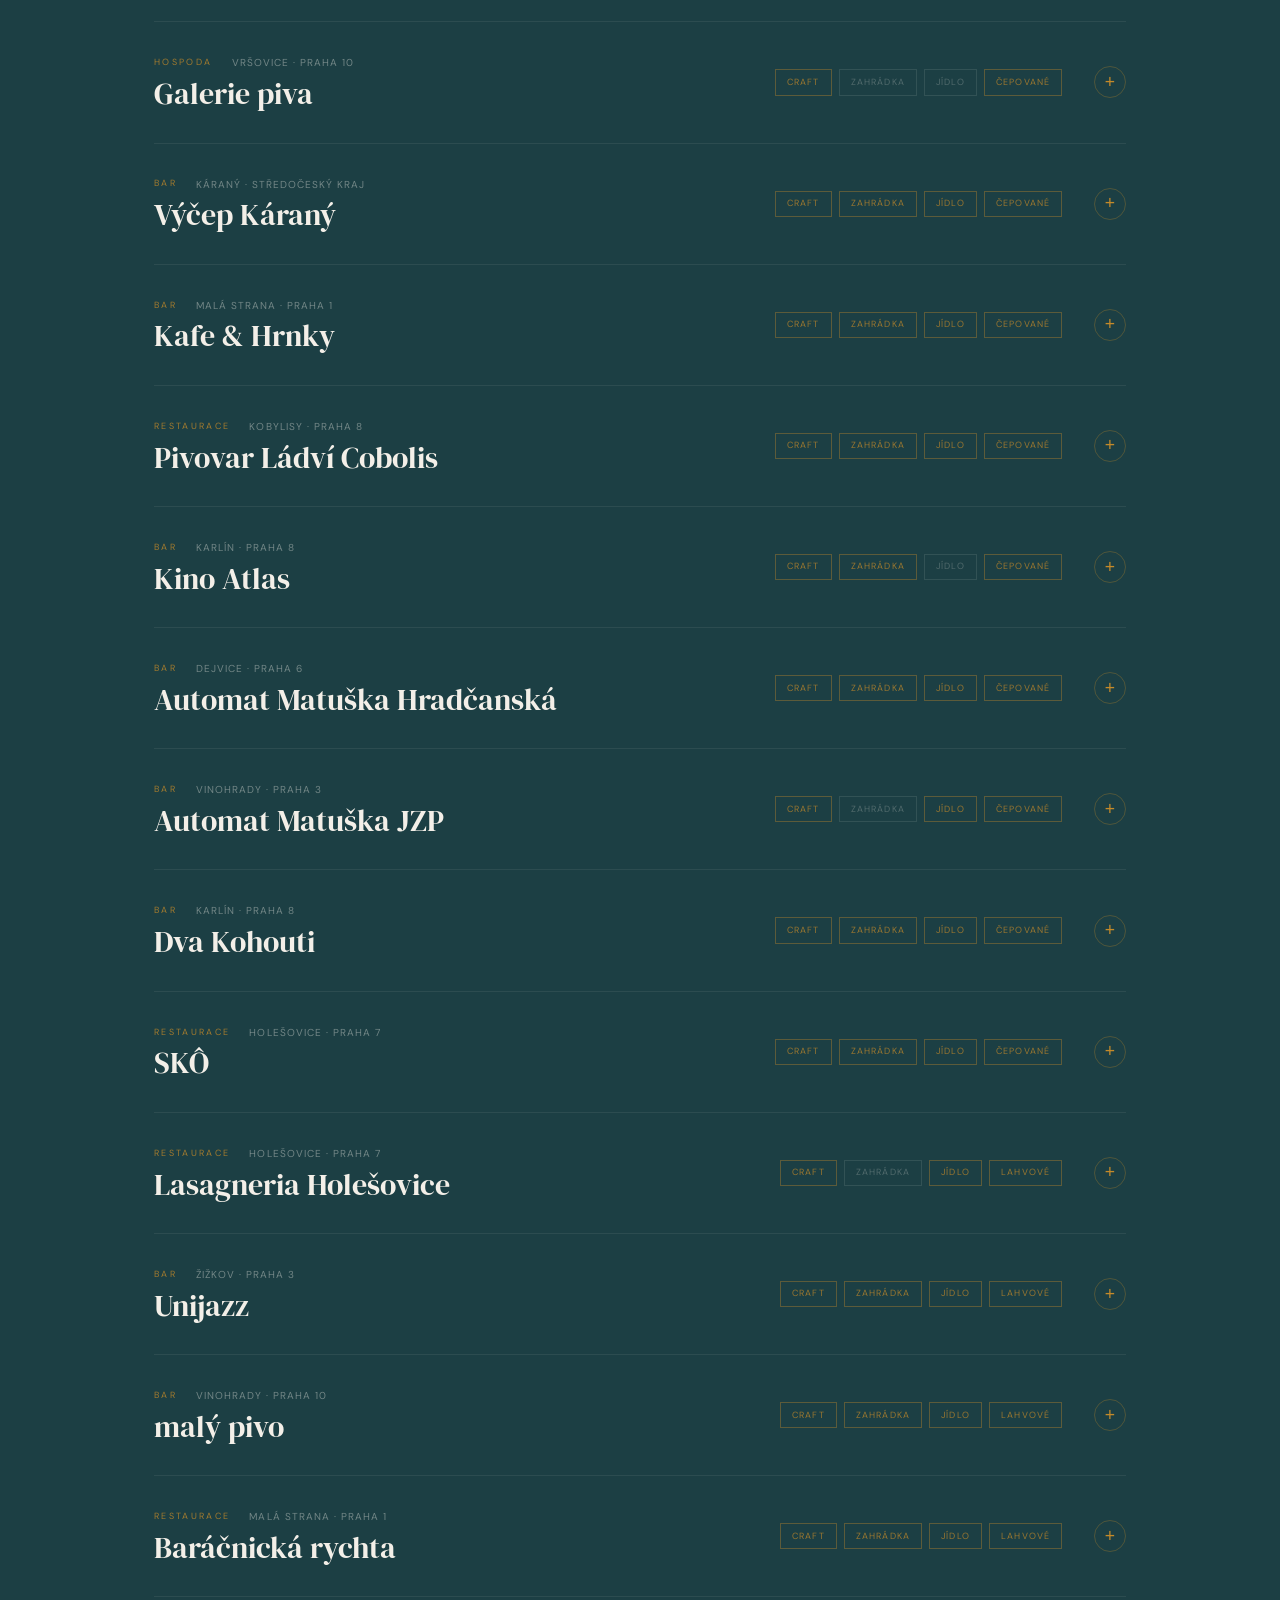
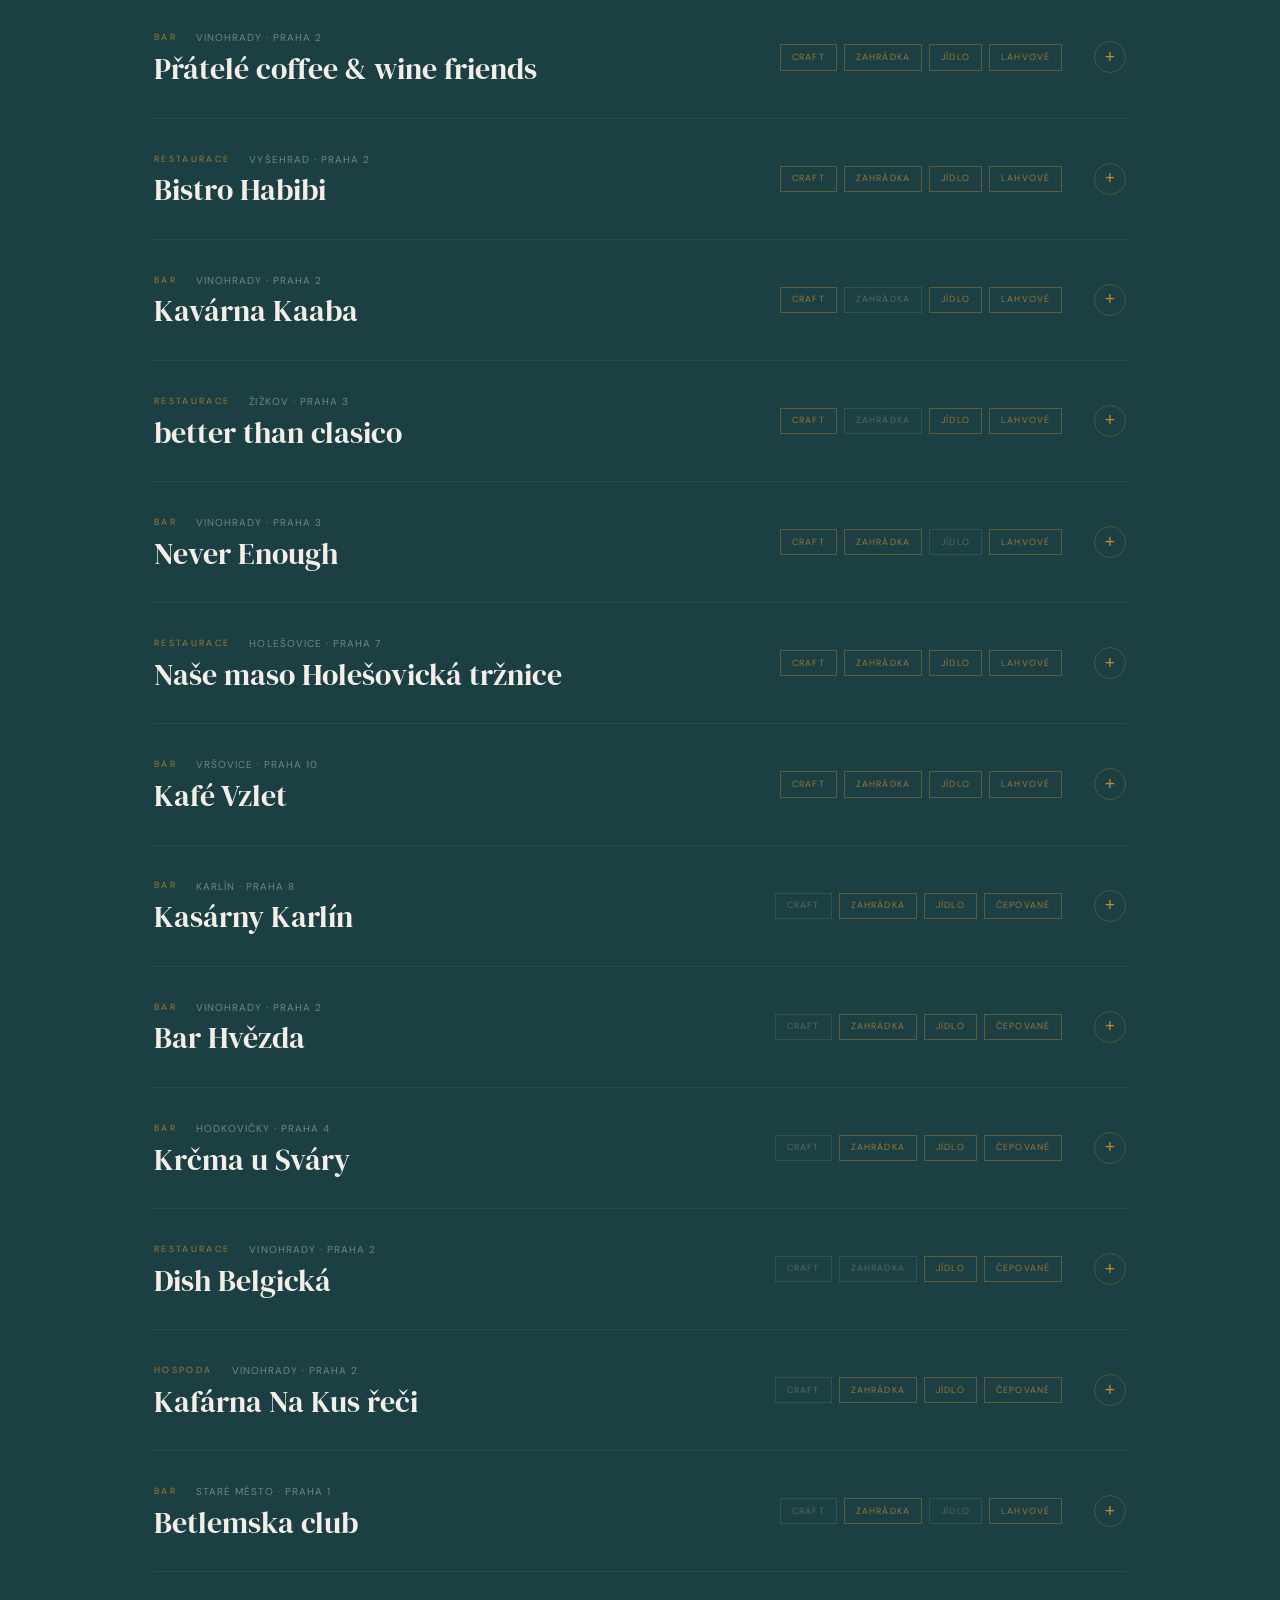
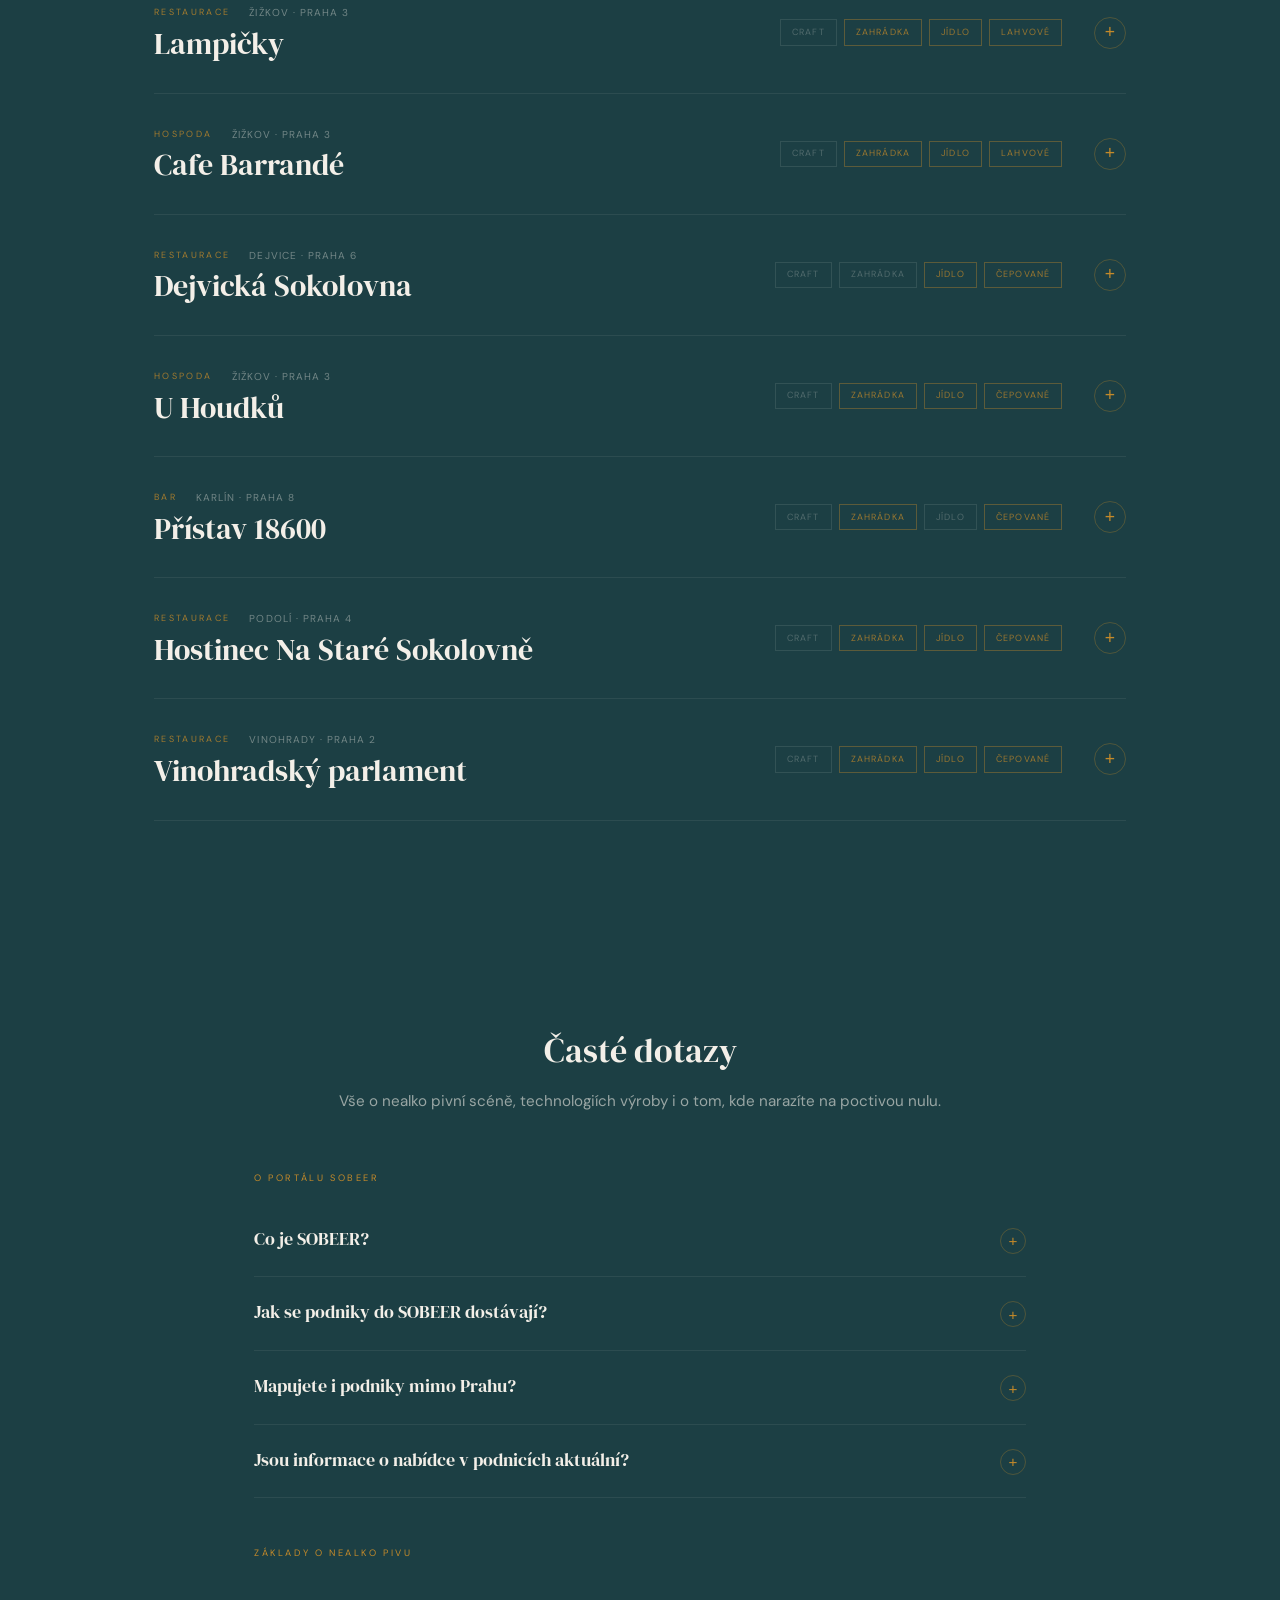
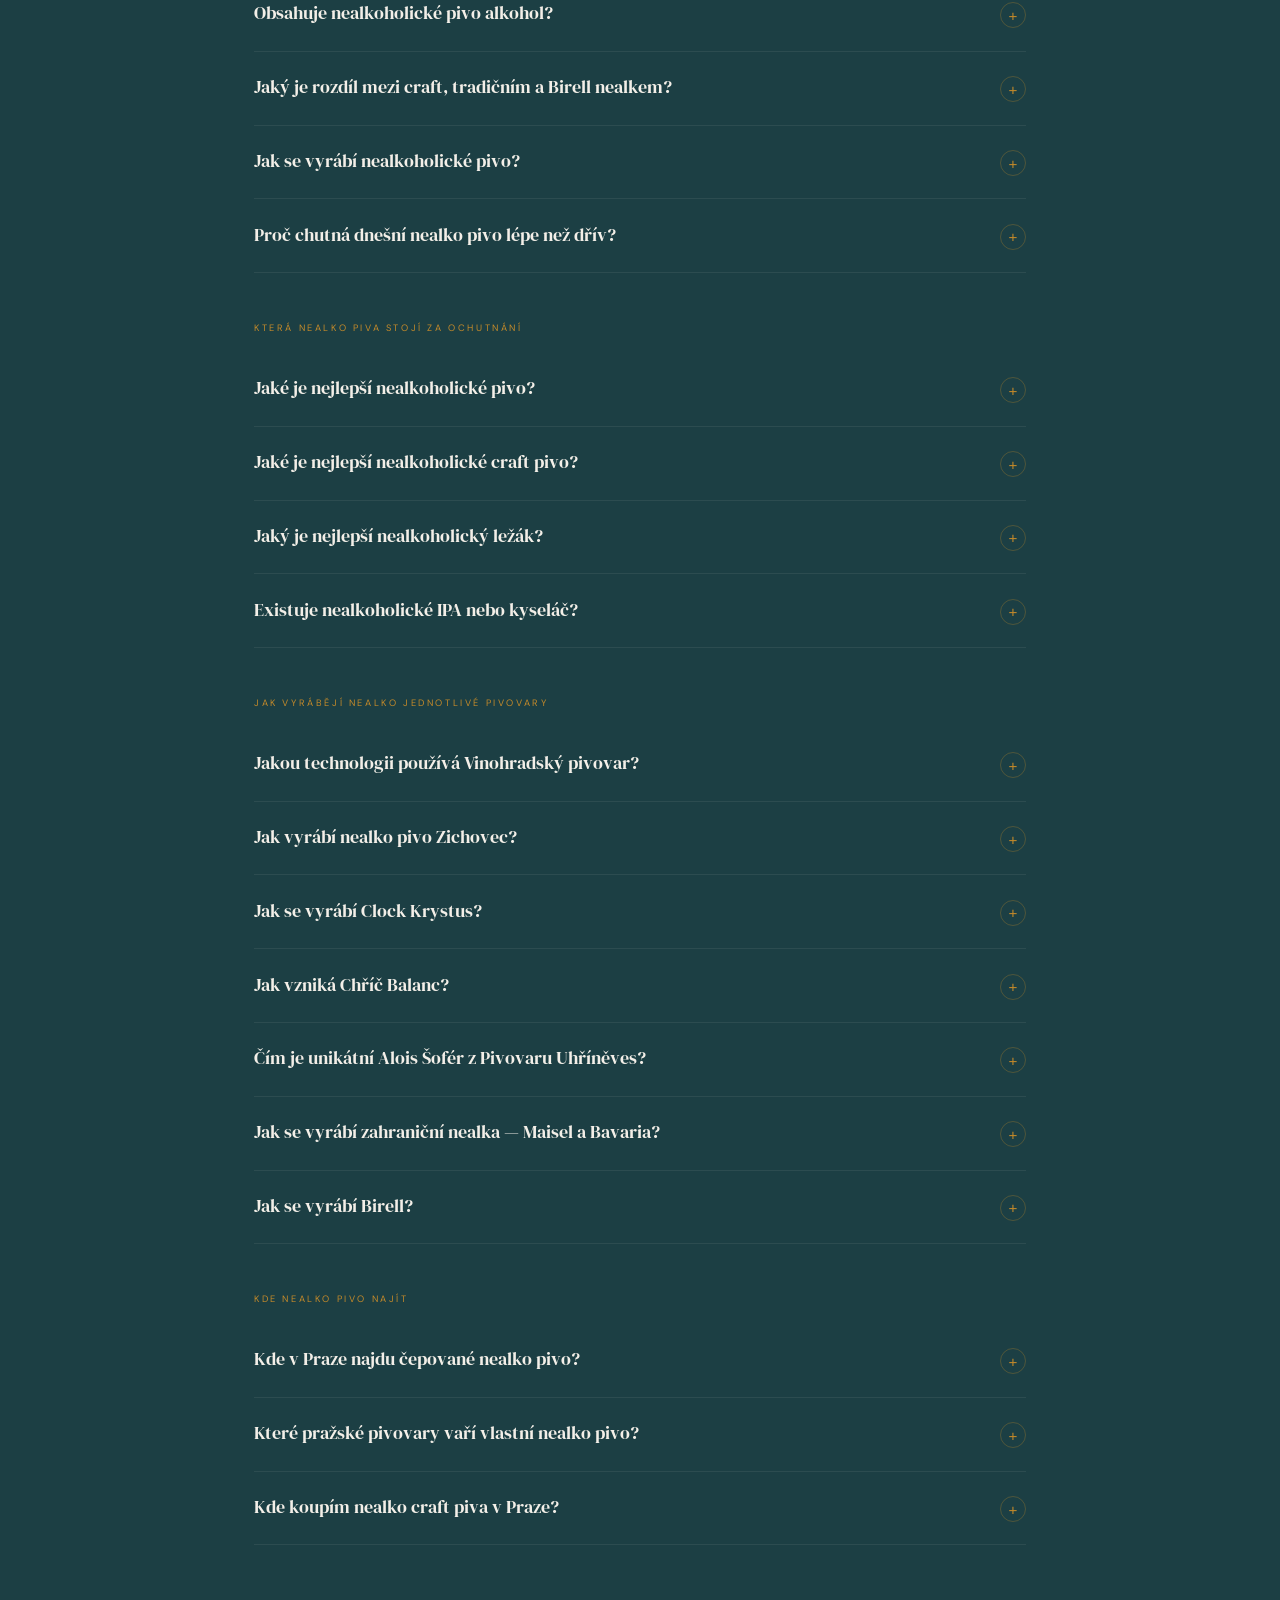
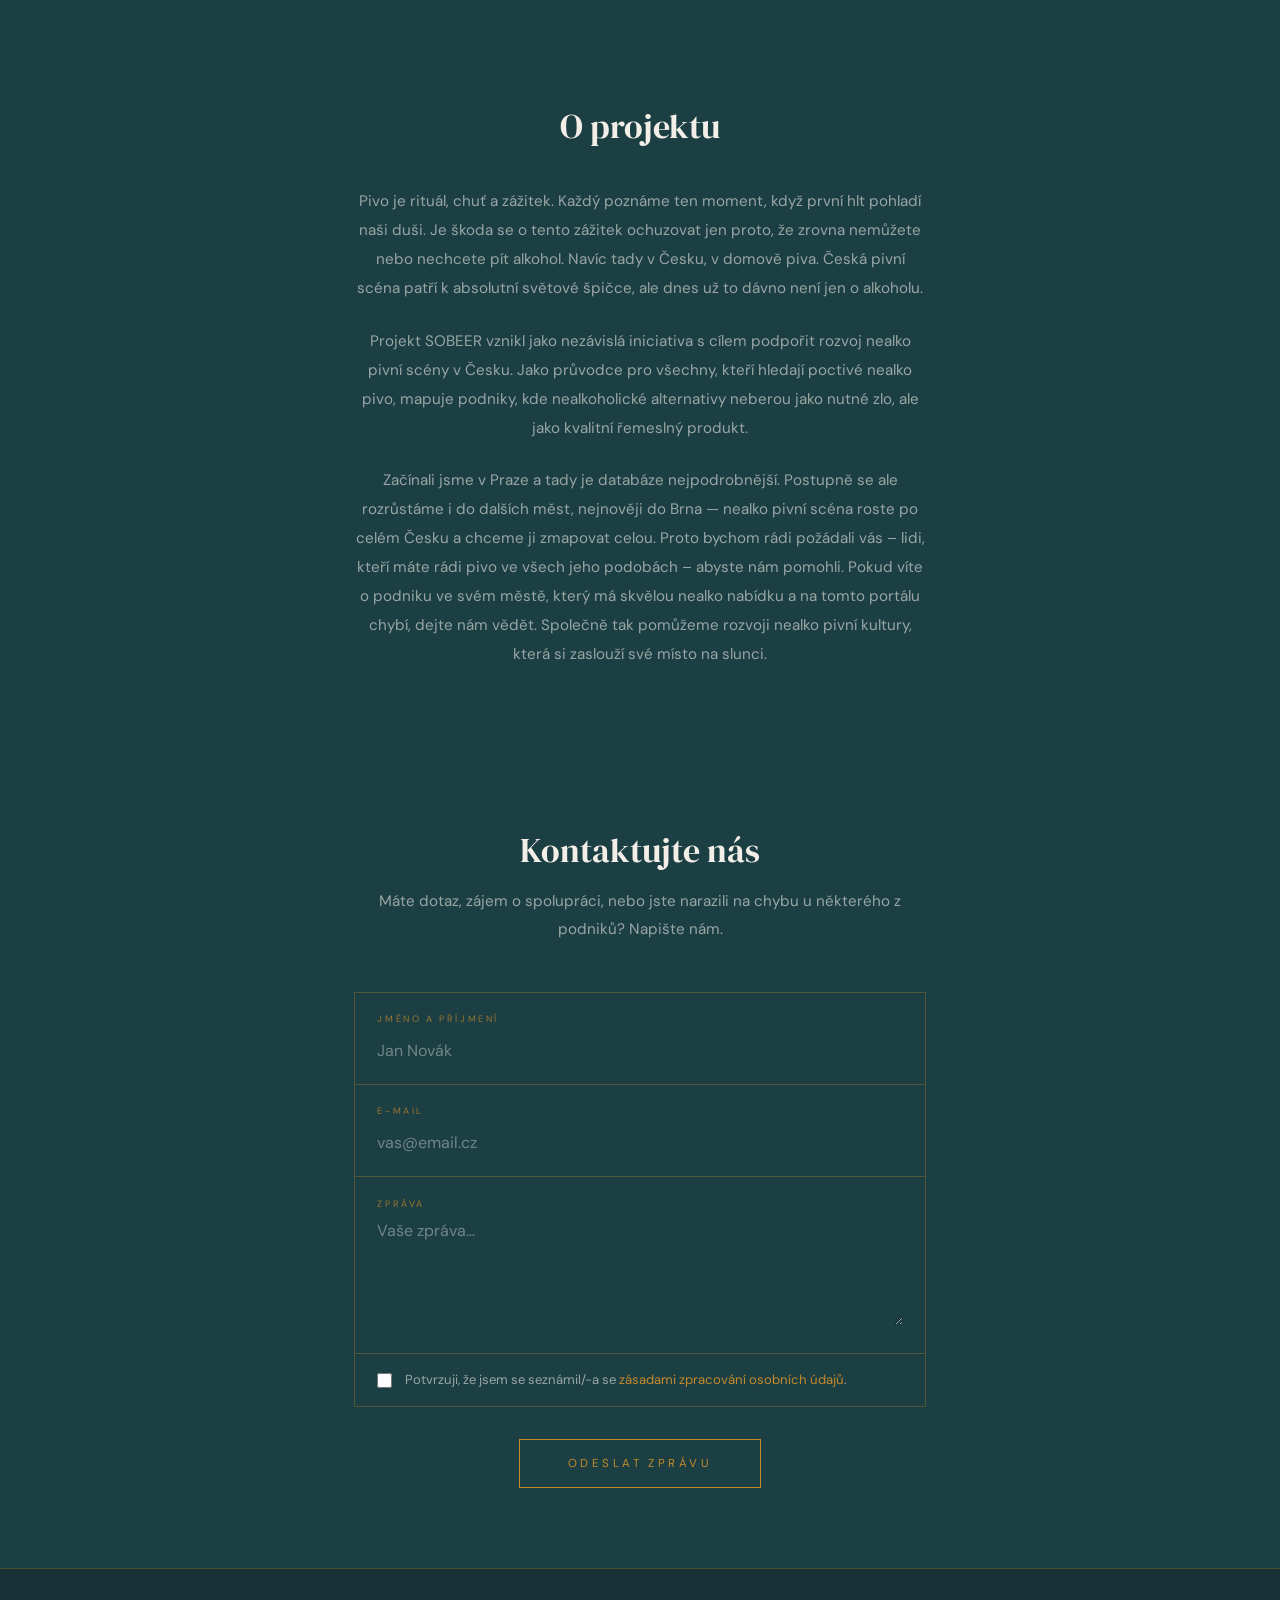
==== commit a41dc4a4: "Update index.html" ====
--- a/index.html
+++ b/index.html
@@ -12,8 +12,8 @@
 'https://www.googletagmanager.com/gtm.js?id='+i+dl;f.parentNode.insertBefore(j,f);
 })(window,document,'script','dataLayer','GTM-T2G9D4ZF');</script>
 <!-- End Google Tag Manager -->
-<title>SOBEER — Kam na čepované nealko pivo? Praha a celé Česko</title>
-<meta name="description" content="SOBEER | Kam na čepované nealko pivo? Průvodce nealko pivní scénou v Praze i mimo ni. Bary, hospody a restaurace s nabídkou kvalitního nealko piva."/>
+<title>SOBEER — Kam na čepované nealko pivo? Praha, Brno a Česko</title>
+<meta name="description" content="SOBEER | Kam na čepované nealko pivo? Průvodce nealko pivní scénou v Praze a Brně. Bary, hospody a restaurace, kde poctivou nulu berou vážně."/>
 <meta name="author" content="SOBEER"/>
 <meta name="robots" content="index, follow"/>
 <link rel="canonical" href="https://sobeer.cz/"/>
@@ -22,8 +22,8 @@
 <link rel="alternate" hreflang="x-default" href="https://sobeer.cz/"/>
 <meta property="og:type" content="website"/>
 <meta property="og:url" content="https://sobeer.cz/"/>
-<meta property="og:title" content="SOBEER — Nealkoholické pivo v Praze a celém Česku"/>
-<meta property="og:description" content="Kam na nealko pivo? Průvodce nealko pivní scénou v Praze i mimo ni."/>
+<meta property="og:title" content="SOBEER — Nealkoholické pivo v Praze, Brně a celém Česku"/>
+<meta property="og:description" content="Kam na nealko pivo? Průvodce nealko pivní scénou v Praze, Brně a dál."/>
 <meta property="og:locale" content="cs_CZ"/>
 <meta property="og:site_name" content="SOBEER"/>
 <link rel="icon" type="image/x-icon" href="favicon.ico"/>
@@ -46,7 +46,7 @@
   "email": "f.kubus7@gmail.com",
   "foundingDate": "2026",
   "areaServed": {"@type": "Country", "name": "Česko", "alternateName": "CZ"},
-  "knowsAbout": ["nealkoholické pivo","craft nealko pivo","nealko pivo Praha","nealko pivo Česko","čepované nealkoholické pivo","pivní kultura"],
+  "knowsAbout": ["nealkoholické pivo","craft nealko pivo","nealko pivo Praha","nealko pivo Brno","nealko pivo Česko","čepované nealkoholické pivo","pivní kultura"],
   "sameAs": ["https://neudopsym.cz"],
   "founder": {
     "@type": "Person",
@@ -69,7 +69,7 @@
   "mainEntity": [
     {"@type":"Question","name":"Co je SOBEER?","acceptedAnswer":{"@type":"Answer","text":"SOBEER je nezávislý průvodce nealko pivní scénou v Česku. Mapuje podniky, kde nealkoholické pivo neberou jako nutné zlo, ale jako plnohodnotný řemeslný produkt. U každého podniku najdete adresu, otevírací dobu, konkrétní nealko piva rozdělená na čepovaná a lahvová, informaci o zahrádce a jídle. Portál je zdarma, bez reklamy a nezávislý na pivovarech."}},
     {"@type":"Question","name":"Jak se podniky do SOBEER dostávají?","acceptedAnswer":{"@type":"Answer","text":"Podniky do databáze nepřidáváme za peníze ani na objednávku. Kritérium je jediné — mají v nabídce nealkoholické pivo a berou ho vážně. Znáte podnik, který v přehledu chybí? Pošlete nám tip přes formulář Přidat podnik."}},
-    {"@type":"Question","name":"Mapujete i podniky mimo Prahu?","acceptedAnswer":{"@type":"Answer","text":"Ano. Začínali jsme v Praze a tady je databáze zatím nejpodrobnější, ale postupně přidáváme podniky i jinde, zatím ve Středočeském kraji a dál to poroste. Nealko pivní scéna se rozvíjí po celém Česku a chceme ji zmapovat celou. Pokud víte o dobrém podniku ve svém městě, pošlete nám tip přes formulář Přidat podnik."}},
+    {"@type":"Question","name":"Mapujete i podniky mimo Prahu?","acceptedAnswer":{"@type":"Answer","text":"Ano. Začínali jsme v Praze a tady je databáze zatím nejpodrobnější. Nejnovější přírůstek je Brno, dál máme podniky ve Středočeském kraji a poroste to dál. Nealko pivní scéna se rozvíjí po celém Česku a chceme ji zmapovat celou. Pokud víte o dobrém podniku ve svém městě, pošlete nám tip přes formulář Přidat podnik."}},
     {"@type":"Question","name":"Jsou informace o nabídce v podnicích aktuální?","acceptedAnswer":{"@type":"Answer","text":"Údaje ověřujeme a průběžně aktualizujeme, ale nabídka piv se v podnicích mění, hlavně tam, kde na čepu rotují sezónní speciály. Informace mají proto informativní charakter. Pokud jedete za konkrétním pivem, doporučujeme dostupnost ověřit přímo v podniku."}},
     {"@type":"Question","name":"Obsahuje nealkoholické pivo alkohol?","acceptedAnswer":{"@type":"Answer","text":"Ano, ale ve stopovém množství. Podle české legislativy smí být pivo označeno jako nealkoholické, pokud obsahuje maximálně 0,5 % objemových alkoholu. Většina českých nealko piv se pohybuje mezi 0,3 a 0,5 %. Existují i piva s deklarovanými 0,0 %, typicky zahraniční značky jako Bavaria. Srovnatelné množství alkoholu přitom obsahuje kefír, zralý banán nebo kvasnicový chléb."}},
     {"@type":"Question","name":"Jaký je rozdíl mezi craft, tradičním a Birell nealkem?","acceptedAnswer":{"@type":"Answer","text":"Craft jsou řemeslná nealko piva z malých a nezávislých pivovarů, například Vinohradský pivovar, Zichovec, Clock, Chříč, Sibeeria nebo Pivovar Uhříněves. Tradiční jsou kvalitní nealko piva zavedených či zahraničních pivovarů, která drží klasický pivní profil, například Bakalář, Bernard, Maisel, Budvar, Krušovice nebo Lobkowicz. Scéna je ale mnohem širší. Birell vedeme jako samostatnou kategorii, protože jde o průkopníka českého nealka z roku 1992 a dodnes nejrozšířenější nealko pivo v Česku."}},
@@ -105,8 +105,8 @@
 <div id="age-gate">
   <div class="age-gate-box">
     <div class="age-gate-logo-text">SOBEER</div>
-    <p style="font-family:'DM Sans',sans-serif;font-size:0.9rem;color:var(--cream-muted);margin-bottom:1rem;line-height:1.6">Vítejte na portálu SOBEER, který mapuje podniky s poctivou nabídkou nealkoholických piv v Praze i jinde v Česku.</p>
-    <p style="font-family:'DM Sans',sans-serif;font-size:0.9rem;color:var(--cream-muted);margin-bottom:1rem;line-height:1.6">SOBEER je nezávislý projekt, jehož cílem je vybudovat největší nezávislý přehled nealko pivní kultury v Česku a ukázat, že nealko pivo je víc než jen nutné zlo. Začínali jsme v Praze, postupně se ale rozrůstáme dál. Proto potřebujeme vaši pomoc. Znáte podnik ve svém městě, který nám chybí? Pošlete nám tip. Na zdraví!</p>
+    <p style="font-family:'DM Sans',sans-serif;font-size:0.9rem;color:var(--cream-muted);margin-bottom:1rem;line-height:1.6">Vítejte na portálu SOBEER, který mapuje podniky s poctivou nabídkou nealkoholických piv v Praze, Brně i jinde v Česku.</p>
+    <p style="font-family:'DM Sans',sans-serif;font-size:0.9rem;color:var(--cream-muted);margin-bottom:1rem;line-height:1.6">SOBEER je nezávislý projekt, jehož cílem je vybudovat největší nezávislý přehled nealko pivní kultury v Česku a ukázat, že nealko pivo je víc než jen nutné zlo. Začínali jsme v Praze, teď přibylo Brno a rozrůstáme se dál. Proto potřebujeme vaši pomoc. Znáte podnik ve svém městě, který nám chybí? Pošlete nám tip. Na zdraví!</p>
     <p style="font-family:'DM Sans',sans-serif;font-size:0.9rem;color:var(--cream-muted);margin-bottom:2rem;line-height:1.6">Ačkoli se jedná o nealko portál, stále je nutné, aby byl návštěvník plnoletý. Stisknutím tlačítka „Vstoupit" potvrzujete, že je vám více než 18 let.</p>
     <div class="age-gate-btns">
       <button class="age-btn-yes" onclick="ageYes()">Vstoupit</button>
@@ -153,8 +153,8 @@
 </section>
 
 <div class="cta-add">
-  <p class="reveal">SOBEER mapuje bary, hospody a restaurace, kde nealkoholické pivo berou vážně. Databáze aktuálně zahrnuje <strong id="tldr-count">přes 70 podniků</strong>, zatím hlavně v Praze a okolí, ale rozrůstá se dál. Od čepovaných řemeslných speciálů z Vinohradského pivovaru, Clocku nebo Zichovce až po čepovaný Birell.</p>
-  <p>Zatím máme zmapovanou hlavně Prahu a okolí. Znáš dobrý podnik ve svém městě? Pošli nám ho a pomoz nám databázi rozšířit po celém Česku.</p>
+  <p class="reveal">SOBEER mapuje bary, hospody a restaurace, kde nealkoholické pivo berou vážně. Databáze aktuálně zahrnuje <strong id="tldr-count">přes 70 podniků</strong>, zatím hlavně v Praze a okolí, nově i v Brně, a rozrůstá se dál. Od čepovaných řemeslných speciálů z Vinohradského pivovaru, Clocku nebo Zichovce až po čepovaný Birell.</p>
+  <p>Zatím máme zmapovanou hlavně Prahu a okolí, nově přibylo Brno. Znáš dobrý podnik ve svém městě? Pošli nám ho a pomoz nám databázi rozšířit po celém Česku.</p>
   <a class="cta-btn" href="https://docs.google.com/forms/d/e/1FAIpQLSc26oVWWcxfFnV0y05lJRbyJ8em-22vQaTlZAj0m_smpZfCNA/viewform?usp=publish-editor" target="_blank" rel="noopener">Přidat podnik</a>
 </div>
 
@@ -166,11 +166,12 @@
 </div>
 
   <div class="search-wrap reveal">
-    <input type="text" id="search-input" placeholder="Hledat bar, čtvrť, typ piva…" aria-label="Hledat"/>
+    <input type="text" id="search-input" placeholder="Hledat bar, město, čtvrť, typ piva…" aria-label="Hledat"/>
     <button type="button" class="search-clear" id="search-clear" onclick="clearSearch()">Zrušit</button>
   </div>
   <div class="filters reveal">
-    <div class="filter-group"><span class="filter-label">Lokalita</span><select id="f-district" aria-label="Lokalita"><option value="">Všechny lokality</option><option>Brandýs nad Labem</option><option>Břevnov</option><option>Bubeneč</option><option>Dejvice</option><option>Hloubětín</option><option>Hodkovičky</option><option>Holešovice</option><option>Káraný</option><option>Karlín</option><option>Kobylisy</option><option>Libeň</option><option>Malá Strana</option><option>Malešice</option><option>Nové Město</option><option>Nusle</option><option>Podolí</option><option>Smíchov</option><option>Staré Město</option><option>Troja</option><option>Uhříněves</option><option>Vinohrady</option><option>Vršovice</option><option>Vyšehrad</option><option>Žižkov</option></select></div>
+    <div class="filter-group"><span class="filter-label">Město</span><select id="f-city" aria-label="Město"><option value="">Všechna města</option></select></div>
+    <div class="filter-group"><span class="filter-label">Lokalita</span><select id="f-district" aria-label="Lokalita"><option value="">Všechny lokality</option></select></div>
     <div class="filter-group"><span class="filter-label">Typ podniku</span><select id="f-type" aria-label="Typ podniku"><option value="">Vše</option><option>Bar</option><option>Hospoda</option><option>Restaurace</option></select></div>
     <div class="filter-group"><span class="filter-label">Podávání piva</span><select id="f-serve" aria-label="Podávání piva"><option value="">Oboje</option><option value="Čepované">Čepované</option><option value="Lahvové">Lahvové</option></select></div>
     <div class="filter-group"><span class="filter-label">Výběr piv</span><select id="f-craft" aria-label="Výběr piv"><option value="">Vše</option><option value="Craft">Craft</option><option value="Tradiční">Tradiční</option><option value="Birell">Birell</option></select></div>
@@ -206,7 +207,7 @@
   <div class="faq-item">
     <div class="faq-q" onclick="toggleFaq(this)"><h3>Mapujete i podniky mimo Prahu?</h3><button class="faq-toggle" aria-label="Rozbalit">+</button></div>
     <div class="faq-a"><div class="faq-a-inner">
-      <p>Ano. Začínali jsme v Praze a tady je databáze zatím nejpodrobnější, ale postupně přidáváme podniky i jinde — zatím ve Středočeském kraji a dál to poroste.</p>
+      <p>Ano. Začínali jsme v Praze a tady je databáze zatím nejpodrobnější. Nejnovější přírůstek je Brno, dál máme podniky ve Středočeském kraji — a poroste to dál.</p>
       <p>Nealko pivní scéna se rozvíjí po celém Česku a chceme ji zmapovat celou. Pokud víte o dobrém podniku ve svém městě, pošlete nám tip přes formulář <strong>Přidat podnik</strong>. Databáze roste hlavně díky tipům od lidí, kteří znají svoje okolí.</p>
     </div></div>
   </div>
@@ -419,7 +420,7 @@
   <h2 class="section-heading reveal">O projektu</h2>
   <p class="reveal">Pivo je rituál, chuť a zážitek. Každý poznáme ten moment, když první hlt pohladí naši duši. Je škoda se o tento zážitek ochuzovat jen proto, že zrovna nemůžete nebo nechcete pít alkohol. Navíc tady v Česku, v domově piva. Česká pivní scéna patří k absolutní světové špičce, ale dnes už to dávno není jen o alkoholu.</p>
   <p class="reveal">Projekt SOBEER vznikl jako nezávislá iniciativa s cílem podpořit rozvoj nealko pivní scény v Česku. Jako průvodce pro všechny, kteří hledají poctivé nealko pivo, mapuje podniky, kde nealkoholické alternativy neberou jako nutné zlo, ale jako kvalitní řemeslný produkt.</p>
-  <p class="reveal">Začínali jsme v Praze a tady je databáze nejpodrobnější. Postupně se ale rozrůstáme i do dalších míst — nealko pivní scéna roste po celém Česku a chceme ji zmapovat celou. Proto bychom rádi požádali vás – lidi, kteří máte rádi pivo ve všech jeho podobách – abyste nám pomohli. Pokud víte o podniku ve svém městě, který má skvělou nealko nabídku a na tomto portálu chybí, dejte nám vědět. Společně tak pomůžeme rozvoji nealko pivní kultury, která si zaslouží své místo na slunci.</p>
+  <p class="reveal">Začínali jsme v Praze a tady je databáze nejpodrobnější. Postupně se ale rozrůstáme i do dalších měst, nejnověji do Brna — nealko pivní scéna roste po celém Česku a chceme ji zmapovat celou. Proto bychom rádi požádali vás – lidi, kteří máte rádi pivo ve všech jeho podobách – abyste nám pomohli. Pokud víte o podniku ve svém městě, který má skvělou nealko nabídku a na tomto portálu chybí, dejte nám vědět. Společně tak pomůžeme rozvoji nealko pivní kultury, která si zaslouží své místo na slunci.</p>
 </section>
 
 <section id="kontakt">
@@ -553,7 +554,7 @@
     <li><a href="#" onclick="if(window.Cookiebot)Cookiebot.renew();return false;">Nastavení cookies</a></li>
     <li><a href="https://docs.google.com/forms/d/e/1FAIpQLSc26oVWWcxfFnV0y05lJRbyJ8em-22vQaTlZAj0m_smpZfCNA/viewform?usp=publish-editor" target="_blank" rel="noopener">Přidat podnik</a></li>
   </ul>
-  <span class="footer-copy">&copy; 2026 SOBEER · Brewed by <a href="https://neudopsym.cz" target="_blank" rel="noopener me" style="color:rgba(243,239,232,0.35);text-decoration:none;border-bottom:1px solid var(--amber-dim)">Neudopsym</a> · Aktualizováno <time id="last-updated" datetime="2026-11-21">21. 11. 2026</time></span>
+  <span class="footer-copy">&copy; 2026 SOBEER · Brewed by <a href="https://neudopsym.cz" target="_blank" rel="noopener me" style="color:rgba(243,239,232,0.35);text-decoration:none;border-bottom:1px solid var(--amber-dim)">Neudopsym</a> · Aktualizováno <time id="last-updated" datetime="2026-11-22">22. 11. 2026</time></span>
 </footer>
 
 <!-- data-cookieconsent="ignore" — bars.js a sobeer.js jsou funkční kód webu (age gate,
